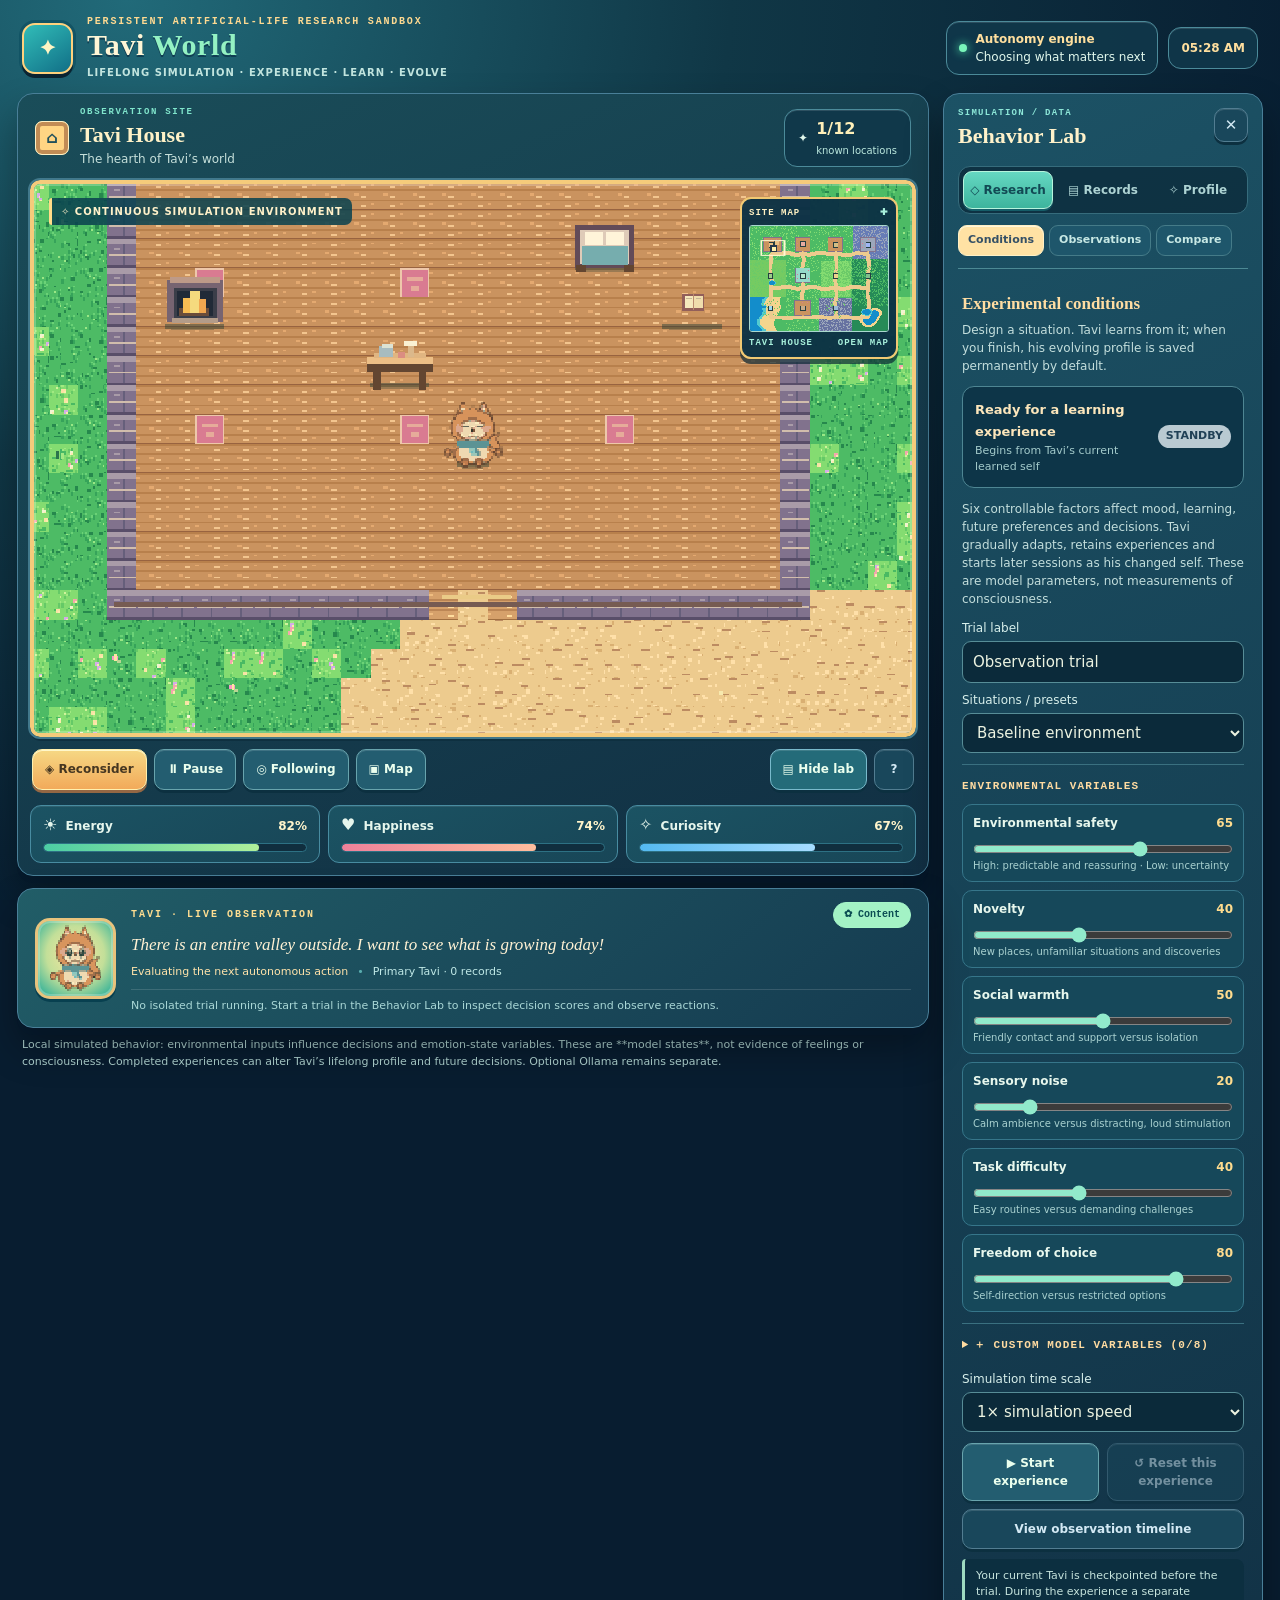
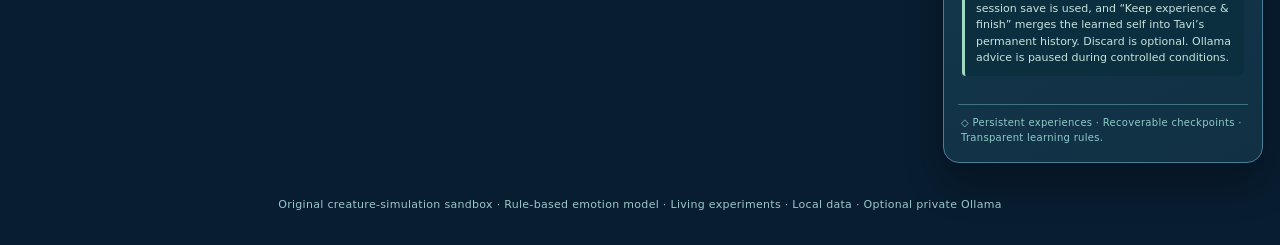
==== game/index.html @ cd4d32ae "Publish self-contained Tavi lifelong learning research sandbox" ====
<!doctype html>
<html lang="en"><head>
<meta charset="utf-8"><meta name="viewport" content="width=device-width, initial-scale=1, viewport-fit=cover">
<meta name="theme-color" content="#122f42"><meta name="description" content="Tavi World: a local-first autonomous creature simulation and experimental observation sandbox.">
<title>Tavi World — Living Learning Sandbox</title>
<style>:root{color-scheme:dark;--navy:#102c30;--ink:#0d2527;--deep:#071b21;--teal:#5a9c81;--mint:#8fc3a7;--cream:#f7e5b5;--gold:#e4c078;--muted:#a9c4b2;--line:#4e7868;--wood:#705a46;--danger:#a34c49;--font:'Trebuchet MS',system-ui,-apple-system,sans-serif}
*{box-sizing:border-box}html,body{margin:0;min-height:100%;width:100%;background:var(--deep);color:#f4edd9;font:15px/1.5 var(--font)}body{background:radial-gradient(ellipse at 12% 8%,#2b6456 0,#102d33 33%,#081b22 70%),#081b22}button,input,select,textarea{font:inherit}button{cursor:pointer;border:1px solid #779d83;border-radius:9px;background:#305e52;color:#f8e9be;padding:10px 12px;box-shadow:inset 0 1px 0 #ffffff17,0 3px 0 #0b2b26;transition:background .15s,transform .15s}button:hover{background:#4a8266}button:active{transform:translateY(2px);box-shadow:inset 0 1px 0 #ffffff17,0 1px 0 #0b2b26}button:focus-visible{outline:3px solid #f1d393;outline-offset:2px}button.secondary{background:#25474c;color:#d2e4da}button.small{font-size:12px;padding:6px 9px;margin-top:8px}button.danger{background:#66363e;border-color:#ad6c6c}button[disabled]{cursor:default;opacity:.5}
header{max-width:1680px;margin:auto;display:flex;align-items:center;justify-content:space-between;gap:24px;padding:19px 24px 15px}.brand{display:flex;align-items:center;gap:14px}.brand-icon{background:#264e4b;border:2px solid #bfa478;border-radius:13px;width:56px;height:56px;display:grid;place-items:center;font-family:monospace;font-weight:bold;color:#f7df9b;font-size:27px;box-shadow:0 3px 0 #061e22}.eyebrow{font:bold 10px/1.2 ui-monospace,Consolas,monospace;letter-spacing:2.5px;color:#e1bd75;text-transform:uppercase}h1{margin:0;font:bold 31px/1.15 Georgia,serif;letter-spacing:.6px;color:#fff0c0;text-shadow:0 2px 0 #283c39}h1 span{color:#8fe2b3}.subtitle{font-size:12px;letter-spacing:.3px;color:#b9d0bf;margin-top:4px}.top-info{display:flex;gap:13px;align-items:center}.chip{border:1px solid #527a67;background:#183f3d;border-radius:12px;padding:8px 14px;display:flex;gap:8px;align-items:center;min-height:42px;font-size:12px}.chip strong{color:#e9d6a0}.dot{width:8px;height:8px;border-radius:50%;background:#9bdd9d;box-shadow:0 0 12px #92d99f}.chip .dot{flex:none}
.page{max-width:1680px;margin:0 auto;padding:0 19px 28px;display:grid;grid-template-columns:minmax(0,1fr) 350px;align-items:start;gap:18px}.panel{border:1px solid #486c60;border-radius:15px;background:linear-gradient(170deg,#21473f,#152f33);box-shadow:0 8px 0 #06181d70,0 14px 35px #02101380;overflow:hidden}.play-panel{padding:13px}.game-top{display:flex;gap:12px;align-items:center;justify-content:space-between;padding:2px 5px 12px}.region-marker{background:#bca46c;width:34px;height:34px;box-shadow:inset 0 0 0 5px #55473d;border:1px solid #f5dda0;border-radius:7px;display:grid;place-items:center;color:#223e35;font-size:16px;font-weight:bold}.region-row{display:flex;gap:11px;align-items:center}h2{font:700 20px/1.3 Georgia,serif;margin:0;color:#f3ddad}#areaDesc{font-size:12px;color:#b9d0c2;margin-top:2px}.world-stage{position:relative;border:5px solid #33493d;outline:2px solid #b39460;background:#284752;overflow:hidden;box-shadow:inset 0 0 0 5px #071f24}.world-stage::after{content:'';position:absolute;inset:0;pointer-events:none;border:1px solid #ffffff33;box-shadow:inset 0 0 55px #0d2a2a55}.game-canvas{display:block;width:100%;height:auto;aspect-ratio:8/5;image-rendering:pixelated;cursor:crosshair;touch-action:none;user-select:none; -webkit-user-select:none}.mini-map{position:absolute;right:14px;top:13px;width:173px;padding:7px;border:2px solid #dfbf78;border-radius:10px;background:#102e33ed;box-shadow:0 5px 0 #031c20a9;cursor:pointer;z-index:3}.mini-map canvas{display:block;width:100%;aspect-ratio:178/136;image-rendering:pixelated;border:1px solid #86a987}.mini-map-caption{display:flex;justify-content:space-between;align-items:center;gap:3px;font:700 9px/1.6 ui-monospace,monospace;text-transform:uppercase;color:#f2dfb1;letter-spacing:1px;margin-bottom:4px}.mini-map-caption span{color:#9acac4}.location-badge{position:absolute;left:15px;top:14px;background:#102e36ce;border-left:3px solid #e5c581;padding:6px 9px;font-size:11px;color:#d9eee0;z-index:2;pointer-events:none;max-width:48%}.game-bottom{display:flex;align-items:center;gap:8px;justify-content:space-between;padding:12px 2px 1px}.control-group{display:flex;flex-wrap:wrap;gap:8px}.control-group button{font-weight:700;font-size:12px}.world-hint{font-size:11px;color:#a5cbbb;max-width:280px;text-align:right}.meter-row{display:grid;grid-template-columns:repeat(4,minmax(0,1fr));gap:8px;padding-top:14px}.stat{padding:10px 11px;border:1px solid #447365;border-radius:9px;background:linear-gradient(135deg,#20443b,#1b3d3c)}.stat-head{display:flex;justify-content:space-between;font-size:11px;font-weight:700;gap:6px}.stat-head span{color:#b7cdbd}.stat-head strong{color:#fff1c9}.stat-track{height:8px;background:#0e2b2e;border-radius:3px;border:1px solid #365e53;margin-top:8px;overflow:hidden}.stat-track b{height:100%;background:#a0d78e;display:block;transition:width .3s}.stat:nth-child(2) .stat-track b{background:#dfbf7f}.stat:nth-child(3) .stat-track b{background:#e5abac}.stat:nth-child(4) .stat-track b{background:#91b9e1}
.living-card{padding:18px 20px;margin-top:17px;display:grid;grid-template-columns:auto 1fr;gap:13px;position:relative}.living-card:before{content:'✧';width:38px;height:38px;background:#3c624c;border:1px solid #b1aa68;color:#f7e3ad;border-radius:9px;display:grid;place-items:center;font-size:23px}.living-card h3{font:bold 12px/1.5 ui-monospace,Consolas,monospace;letter-spacing:2px;text-transform:uppercase;color:#e7ca91;margin:0 0 5px}.living-card #thought{font:italic 18px/1.45 Georgia,serif;color:#fcf0c8}.living-card #welcome{font-size:12px;color:#a8cdbd;margin-top:7px}.living-card .small-note{font:11px ui-monospace,Consolas,monospace;color:#99beb0;margin-top:8px}.tip{font-size:12px;color:#a7c2b0;padding:12px 5px 0;margin:0}.tip kbd{background:#30574a;padding:2px 4px;border-radius:3px;border:1px solid #64836b;color:#e8d8ac}
.side-panel{padding:15px;min-height:660px}.side-heading{display:flex;justify-content:space-between;align-items:center;gap:12px;margin-bottom:11px}.side-heading small{font:10px ui-monospace,monospace;color:#b4c9be}.tabs{display:flex;gap:6px;overflow:auto;scrollbar-width:thin;scrollbar-color:#548776 transparent;padding:3px 2px 11px;margin-bottom:8px;border-bottom:1px solid #487364}.tabs button{white-space:nowrap;border-radius:7px;padding:7px 11px;font-size:11px;background:#254a46;color:#cfe5cf}.tabs button.active{background:#b89b63;border-color:#e9d5a1;color:#152e2b;box-shadow:inset 0 1px 0 #fbf1c8;font-weight:800}#sidebarContent{height:min(72vh,810px);min-height:440px;overflow-y:auto;overflow-x:hidden;scrollbar-color:#4a7f65 #14342f;padding:2px 4px 10px}#sidebarContent h3{font:bold 15px/1.4 Georgia,serif;color:#f8e5b8;margin:17px 0 5px}#sidebarContent>p{color:#b6cdbe;font-size:12px;margin:5px 0 11px}.record{background:#173a37;border:1px solid #426e60;border-radius:10px;padding:10px 11px;margin:8px 0}.record strong{display:block;color:#edd5a0;font-size:13px;line-height:1.3}.record p{font-size:12px;color:#d0dfd0;line-height:1.52;margin:5px 0}.record small{font-size:10px;color:#96b4ad;display:block;margin-top:4px}.record.compact{padding:8px 10px}.mini-progress{height:6px;border-radius:3px;background:#0c2425;margin-top:8px;overflow:hidden}.mini-progress i{height:100%;display:block;background:#a9cb8b}.record button+button{margin-left:7px}.field,textarea{width:100%;background:#0e2e2b;color:#f3e8ce;border:1px solid #5e8775;border-radius:7px;padding:9px;margin:8px 0;resize:vertical}.field:focus,textarea:focus{outline:2px solid #c6b477}.painting{width:100%;height:110px;image-rendering:pixelated;border:2px solid #ac8656;margin-top:8px}
#toast{pointer-events:none;position:fixed;bottom:22px;left:50%;transform:translate(-50%,15px);opacity:0;max-width:90vw;z-index:90;padding:12px 19px;font-size:13px;font-weight:700;background:#eddbaf;color:#1d3f33;border:3px solid #7a6644;box-shadow:0 5px 0 #132f30;transition:opacity .25s,transform .25s;border-radius:9px;text-align:center}#toast.show{opacity:1;transform:translate(-50%,0)}
.map-overlay{position:fixed;inset:0;background:#05161ce9;z-index:55;display:grid;place-items:center;padding:20px;backdrop-filter:blur(4px)}.map-inner{max-width:850px;width:100%;padding:18px;border:2px solid #ab8d66;border-radius:15px;background:linear-gradient(155deg,#284e47,#132f38);box-shadow:0 20px 70px #000b}.map-head{display:flex;justify-content:space-between;align-items:center;margin-bottom:15px;gap:12px}.map-inner canvas{width:100%;aspect-ratio:178/136;image-rendering:pixelated;border:3px solid #e2d1a4;cursor:crosshair;background:#4a8767;max-height:65vh}.map-hint{font-size:12px;color:#d0dac8;margin:10px 0 0}.map-legend{display:flex;flex-wrap:wrap;gap:9px;margin-top:9px;font-size:11px;color:#d9e3ce}.map-legend i{display:inline-block;width:8px;height:8px;margin-right:4px;border:1px solid #162c32}.map-legend .home{background:#e8bf83}.map-legend .forests{background:#7fbe8b}.map-legend .shore{background:#9fdaed}
.help-panel{position:absolute;left:18px;bottom:17px;z-index:5;max-width:320px;background:#102e33ef;border:2px solid #bea97b;border-radius:8px;padding:13px;font-size:12px;box-shadow:0 8px 20px #0008}.help-panel h3{font:700 15px Georgia,serif;color:#f1dfa5;margin:0 0 5px}.help-panel p{margin:5px 0;color:#dfebd8}.help-panel kbd{background:#34534d;border-radius:3px;padding:2px 5px}#startupSplash{position:fixed;inset:0;background:#092429ef;z-index:95;display:flex;align-items:center;justify-content:center;flex-direction:column;padding:30px;color:#f4e3ad;text-align:center}#startupSplash h2{margin-bottom:12px}#startupSplash p{max-width:700px;white-space:pre-wrap;color:#fff0d0;font-size:13px}#startupSplash .loading-star{font-size:50px;animation:turn 3s linear infinite}@keyframes turn{to{transform:rotate(360deg)}}[hidden]{display:none!important}
footer{text-align:center;font-size:11px;letter-spacing:.3px;color:#9ab8a8;padding:10px 18px 32px}
@media(max-width:1180px){.page{grid-template-columns:minmax(0,1fr) 290px;gap:12px}.side-panel{padding:10px}.mini-map{width:130px}.world-hint{display:none}.game-bottom{justify-content:flex-start}}
@media(max-width:940px){.page{grid-template-columns:1fr;max-width:940px}.side-panel{min-height:0}#sidebarContent{min-height:300px;max-height:500px}.mini-map{width:160px}.top-info{display:none}}
@media(max-width:560px){header{padding:10px 10px 13px}.brand{gap:9px}.brand-icon{width:42px;height:42px;font-size:21px}h1{font-size:25px}.subtitle{font-size:10px}.page{padding:0 6px 14px;gap:10px}.play-panel{padding:8px}.game-top{padding:2px 4px 10px}.region-marker{width:27px;height:27px;font-size:12px}.game-top h2{font-size:16px}.mini-map{width:100px;top:7px;right:7px;padding:4px;border-width:1px}.mini-map-caption{font-size:8px}.location-badge{top:7px;left:7px;font-size:9px;padding:3px 5px}.world-stage{border-width:3px;outline-width:1px}.game-bottom{padding:10px 0 0}.control-group{gap:4px}.control-group button{padding:7px 8px;font-size:10px}.meter-row{grid-template-columns:repeat(2,minmax(0,1fr));gap:6px;padding-top:10px}.stat{padding:6px 8px}.stat-track{margin-top:6px}.living-card{padding:13px 14px;margin-top:11px;gap:9px}.living-card:before{width:30px;height:30px;font-size:17px}.living-card #thought{font-size:15px}.side-panel{padding:9px}.help-panel{left:7px;bottom:7px;max-width:260px;font-size:11px}.tip{font-size:11px;padding:10px 3px 0}.map-inner{padding:10px}}
@media(prefers-reduced-motion:reduce){*,*::before,*::after{animation:none!important;transition:none!important}}

/* ----- Colorful Valley UI revision: world first, cohesive saturated RPG palette ----- */
:root{
 color-scheme:dark;
 --navy:#17384a;--ink:#143342;--deep:#081d30;--teal:#40cbb7;--mint:#9be9c0;
 --cream:#fff2cb;--gold:#ffcf70;--muted:#bfd6dc;--line:#507e96;--wood:#93694f;
 --danger:#c75c72;--panel:#14394c;--panel-bright:#1b5060;
}
html,body{background:#081d30;color:#edf8f2}
body{background:radial-gradient(ellipse at 10% 0,#216a79 0%,#103746 37%,#071c30 76%) fixed}
header{max-width:1720px;padding:16px 22px 13px;gap:15px}
.brand-icon{border:2px solid #ffd27d;background:linear-gradient(145deg,#31bdb8,#116f87);color:#fff6c4;box-shadow:0 4px 0 #0b2431,0 0 0 3px #125465;width:51px;height:51px}
.brand .eyebrow{color:#ffda91;letter-spacing:1.8px}
h1{color:#fff6d6;font:800 30px/1.1 Georgia,serif;text-shadow:0 2px #103d51}
h1 span{color:#94f2c3}
.subtitle{color:#c2e5df;font-size:10px;letter-spacing:1.05px;font-weight:700}
.top-info{gap:10px;max-width:58%}
.chip{border:1px solid #4c8b9a;background:#10384ae8;border-radius:13px;color:#e0f7ec;box-shadow:inset 0 1px #ffffff20;padding:8px 12px}
.chip strong{color:#ffdf9e}
.chip-status{max-width:340px}
.chip-status span span{display:block;white-space:nowrap;overflow:hidden;text-overflow:ellipsis;max-width:300px}
.dot{background:#79f5ba;box-shadow:0 0 10px #54f3b5}
.page{max-width:1720px;grid-template-columns:minmax(0,1fr) 320px;gap:14px;padding:0 17px 24px}
.page.journal-closed{grid-template-columns:minmax(0,1fr)}
.page.journal-closed .side-panel{display:none}
.panel{border:1px solid #497f98;border-radius:16px;background:linear-gradient(155deg,#1a4d59,#112f43);box-shadow:0 7px 0 #06172b70,0 20px 38px #0005}
.play-panel{padding:12px}
.game-top{padding:1px 5px 12px}
.region-marker{background:#ffd583;box-shadow:inset 0 0 0 4px #c18c55;border-color:#fff2c5;color:#21515b}
.location-overline{font:800 9px/1.3 ui-monospace,Consolas,monospace;letter-spacing:1.7px;color:#80e5cc}
.game-top h2{font:bold 22px/1.25 Georgia,serif;color:#fff2c7;margin:2px 0 0}
#areaDesc{color:#c5dfda;font-size:12px}
.visited-chip{padding:7px 13px;min-width:112px;justify-content:center}
.visited-chip strong{font-size:16px;color:#fff0b9}
.visited-chip small{color:#bbe8de}
.world-stage{border:4px solid #f5cb7b;outline:2px solid #41788b;background:#2e88a1;border-radius:10px;box-shadow:inset 0 0 0 4px #164e61,0 4px 0 #0e3040}
.world-stage::after{box-shadow:inset 0 0 0 1px #ffffff3a;pointer-events:none}
.location-badge{background:#0a4250db;color:#fff1c9;border-left:3px solid #ffdc88;border-radius:3px 7px 7px 3px;font-weight:800;letter-spacing:1px;font-size:10px;padding:6px 9px}
.mini-map{border:2px solid #f1c973;background:#0c3144f5;border-radius:11px;width:158px;box-shadow:0 5px 0 #0b2935b2}
.mini-map canvas{border:1px solid #a9d8ce;border-radius:3px}
.mini-map-caption{color:#fff0c2;letter-spacing:1px}
.mini-map-caption span{color:#a8f0dc}
.game-bottom{padding:12px 2px 2px}
.control-group{width:100%;gap:7px;display:flex;flex-wrap:wrap}
button{background:#235d70;border:1px solid #68a4ad;color:#eaffee;border-radius:10px;font-weight:700;box-shadow:inset 0 1px #ffffff21,0 3px #0c3040;transition:background .18s,transform .18s}
button:hover{background:#307f8f}
button:focus-visible{outline:3px solid #ffdc7f;outline-offset:2px}
button:active{box-shadow:inset 0 1px #ffffff26,0 1px #0c3040}
.control-group button{padding:9px 12px;font-size:12px;min-height:41px}
.control-group .primary-action{background:linear-gradient(180deg,#f6d884,#f2aa5a);border-color:#fff0ae;color:#453621;box-shadow:inset 0 1px #fff7ca,0 3px #946744}
.control-group .primary-action:hover{background:linear-gradient(180deg,#ffe29c,#f8bc70)}
.control-group .journal-toggle{margin-left:auto;border-color:#79bacc;background:#246b79}
.control-group .icon-button,.icon-button{min-width:40px;padding:8px 10px;text-align:center}
button.secondary{background:#19475b;border-color:#527d91;color:#d3e9f4}
.meter-row{grid-template-columns:repeat(3,minmax(0,1fr));gap:8px;padding-top:13px}
.stat{border:1px solid #488ca1;background:linear-gradient(155deg,#1b5363,#184657);padding:11px 12px 10px;border-radius:11px;box-shadow:inset 0 1px #ffffff16}
.stat-head{font-size:12px}
.stat-head span{color:#e6f6ed}
.stat-head strong{color:#fff4ca}
.stat-glyph{display:inline-block;font-size:16px;line-height:12px;padding-right:4px;color:#ffdd89}
.stat-track{height:9px;background:#102e3e;border-color:#2d7184;border-radius:9px}
.stat-track b{border-radius:9px;background:linear-gradient(90deg,#4ccda4,#b0f09a)}
.stat:nth-child(2) .stat-track b{background:linear-gradient(90deg,#ee819a,#ffbd9d)}
.stat:nth-child(3) .stat-track b{background:linear-gradient(90deg,#54b9f0,#a7dcff)}
.living-card{margin-top:12px;display:flex;gap:15px;padding:13px 17px;align-items:center;min-height:106px;background:linear-gradient(140deg,#215d67,#153b50)}
.living-card:before{display:none}
.portrait-wrap{width:81px;height:81px;flex:0 0 81px;display:flex;align-items:center;justify-content:center;border-radius:15px;background:radial-gradient(circle at 50% 45%,#ffe6a0,#c2df99 52%,#4dba99 85%);border:3px solid #e8c37d;box-shadow:0 3px 0 #084050, inset 0 0 0 2px #ffffff3b}
.portrait-wrap canvas{width:77px;height:77px;image-rendering:pixelated;object-fit:contain}
.thought-content{flex:1;min-width:0}
.thought-header{display:flex;justify-content:space-between;align-items:center;gap:10px;margin-bottom:5px}
.living-card h3{margin:0;font:bold 10px/1.4 ui-monospace,Consolas,monospace;letter-spacing:2px;color:#ffde91}
.mood-pill{font:800 10px/1.4 ui-monospace,Consolas,monospace;color:#0b4d53;border:1px solid #a5f6c8;background:#a3f2c5;border-radius:30px;padding:5px 10px;white-space:nowrap}
.living-card #thought{font:italic 17px/1.4 Georgia,serif;color:#fff2d4}
.thought-meta{display:flex;align-items:center;gap:9px;flex-wrap:wrap;color:#bfe8e6;font-size:11px;margin-top:7px}
.thought-meta #activeIntent{color:#ffe3aa}
.meta-dot{color:#58acae}
.living-card #welcome{font-size:11px;color:#9fd3d0;margin-top:6px}
.tip{color:#afd2cf;font-size:11px;padding:9px 5px 0}
.side-panel{background:linear-gradient(155deg,#1c5265,#113044);padding:14px;min-height:650px;display:flex;flex-direction:column}
.side-heading{margin-bottom:13px;align-items:start}
.side-heading h2{color:#fff2ca;font-size:22px;margin:3px 0}
.side-heading .eyebrow{color:#8de7d8;letter-spacing:1.3px;font-size:9px}
.side-heading #closeJournal{border-radius:10px;width:34px;height:34px;min-width:34px;min-height:34px;padding:5px}
.journal-groups{display:grid;grid-template-columns:repeat(3,minmax(0,1fr));gap:5px;padding:4px;border-radius:12px;background:#0c2d3ed9;border:1px solid #366c7c;margin-bottom:11px}
.journal-groups button{padding:9px 3px;background:transparent;box-shadow:none;border:1px solid transparent;border-radius:9px;color:#add3d3;font-size:12px}
.journal-groups button.active{background:linear-gradient(180deg,#65d8c2,#3db49d);border-color:#b6f5dd;color:#124954;box-shadow:0 2px #155d68}
.tabs{display:flex;flex-wrap:wrap;overflow:visible;gap:5px;border-bottom:1px solid #4c8994;padding:0 0 12px;margin-bottom:8px}
.tabs button{padding:6px 9px;border:1px solid #457b88;border-radius:9px;background:#1e566b;color:#c7e8e4;box-shadow:none;font-size:11px}
.tabs button.active{background:#ffe2a4;color:#355066;border-color:#fff0c5;box-shadow:inset 0 1px #fff7db;font-weight:800}
#sidebarContent{flex:1;min-height:320px;height:min(65vh,740px);overflow-y:auto;scrollbar-color:#4e8998 #0c3041;padding:3px 4px 10px}
#sidebarContent h3{color:#ffdda2;font-size:17px;margin-top:12px}
#sidebarContent>p{color:#c3dedc}
.record{background:#163b50;border:1px solid #3f7589;border-radius:12px;padding:11px 12px;margin:8px 0;box-shadow:inset 0 1px #ffffff0b}
.record strong{color:#ffe0a4}
.record p{color:#deeeeb}
.record small{color:#b0d2d0}
.record button.small{font-size:11px}
.mini-progress{background:#09293d}
.mini-progress i{background:linear-gradient(90deg,#3cc6aa,#b8f196)}
.field,textarea{background:#0e3244;border-color:#59899d;color:#fff5da}
.journal-footer{padding:10px 3px 3px;font-size:10px;letter-spacing:.3px;color:#8fcac7;border-top:1px solid #3d7383;margin-top:8px}
.map-inner{background:linear-gradient(155deg,#255b6f,#13334b);border-color:#ffd58c}
#drawerScrim{position:fixed;inset:0;background:#041522c7;z-index:48;backdrop-filter:blur(3px)}
#toast{background:#fff0bf;border-color:#f3c47b;color:#194f5a;box-shadow:0 5px #225166}
.help-panel{background:#143f53f2;border-color:#ffd18c}
.help-panel p{color:#e3f3ec}
footer{color:#9bc8cb}
@media(max-width:1180px){.page{grid-template-columns:minmax(0,1fr) 296px;gap:12px}.side-panel{padding:11px}}
@media(max-width:940px){
 .page,.page.journal-closed{grid-template-columns:minmax(0,1fr);max-width:980px}
 .page .side-panel{display:flex;position:fixed;z-index:52;left:10px;right:10px;bottom:10px;top:auto;height:min(82dvh,740px);min-height:0;padding:14px 15px;border-radius:19px;box-shadow:0 25px 70px #000b;overflow:hidden}
 .page.journal-closed .side-panel{display:none}
 #sidebarContent{height:auto;min-height:0;max-height:none}
 .top-info{max-width:48%;display:flex}
 .chip-status{max-width:240px}
 .chip-status span span{max-width:170px}
}
@media(max-width:560px){
 header{padding:9px 10px 11px}
 .brand{gap:9px}
 .brand-icon{width:39px;height:39px;border-radius:10px;font-size:20px}
 .brand .eyebrow{font-size:8px;letter-spacing:1px}
 h1{font-size:23px}
 .subtitle{font-size:8px;letter-spacing:.6px}
 .top-info{gap:0}
 .top-info .chip-status{display:none}
 .top-info .chip{font-size:11px;padding:7px 9px;min-height:36px}
 .page{padding:0 6px 16px;gap:10px}
 .play-panel{padding:7px}
 .game-top{padding:4px 4px 10px}
 .game-top h2{font-size:18px}
 .game-top #areaDesc{font-size:10px;max-width:240px}
 .visited-chip{min-width:80px;padding:5px 7px;font-size:10px}
 .visited-chip strong{font-size:13px}
 .visited-chip small{font-size:9px}
 .world-stage{border-width:3px;outline-width:1px}
 .location-badge{top:7px;left:7px;font-size:8px;padding:4px 6px;letter-spacing:.4px}
 .mini-map{width:93px;top:7px;right:7px;padding:4px;border-width:1px}
 .mini-map-caption{font-size:7px}
 .control-group{gap:5px}
 .control-group button{font-size:10px;min-height:35px;padding:7px 9px}
 .control-group .primary-action{flex:1 0 38%}
 .control-group .journal-toggle{margin-left:0}
 .meter-row{grid-template-columns:repeat(3,minmax(0,1fr));gap:5px;padding-top:11px}
 .stat{padding:8px 6px}
 .stat-head{font-size:10px;flex-wrap:wrap;gap:3px}
 .stat-glyph{font-size:12px}
 .stat-track{height:7px;margin-top:7px}
 .living-card{margin-top:10px;padding:10px 11px;gap:10px;min-height:94px}
 .portrait-wrap{width:62px;height:62px;flex-basis:62px;border-radius:12px}
 .portrait-wrap canvas{width:59px;height:59px}
 .living-card h3{font-size:9px;letter-spacing:1px}
 .mood-pill{font-size:9px;padding:4px 6px}
 .living-card #thought{font-size:14px}
 .thought-meta{font-size:9px;gap:5px}
 .side-panel{padding:12px}
 .side-heading h2{font-size:20px}
 .help-panel{max-width:min(300px,90%)}
 .tip{font-size:10px}
}

/* Behavioral simulation / observation laboratory */
:root{--lab-accent:#8fedd2;--lab-amber:#e8c78e;--lab-surface:#112f40}
.lab-intro{font-size:12px;line-height:1.5;color:#bddfdc;margin:4px 0 12px}
.lab-banner{display:flex;align-items:center;justify-content:space-between;gap:8px;background:#0d3548;border:1px solid #4e8693;border-radius:12px;padding:11px 12px;margin-bottom:12px}
.lab-banner strong{color:#fce6bb;font-size:13px}
.lab-banner small{display:block;color:#a4cbcb;font-size:11px}
.lab-live{display:inline-block;padding:3px 8px;border-radius:20px;background:#4a9f8d;color:#072d36;font-weight:800;font-size:11px;white-space:nowrap}
.lab-live.idle{background:#b9cad2;color:#204157}
.lab-section{border-top:1px solid #3a7080;padding-top:12px;margin-top:11px}
.lab-title{font:800 11px/1.4 ui-monospace,Consolas,monospace;text-transform:uppercase;letter-spacing:1.1px;color:#ffdba1;margin:2px 0 9px}
.lab-field{display:block;color:#d7efeb;font-size:12px;margin:8px 0 4px}
.lab-control{width:100%;border-radius:9px;background:#0b2a3a;color:#ecf3e1;border:1px solid #578d97;padding:9px 10px;min-height:38px}
.lab-range{background:#16485a;padding:9px 10px 8px;margin:8px 0;border:1px solid #36768a;border-radius:10px}
.lab-range-head{display:flex;align-items:center;justify-content:space-between;gap:8px;font-size:12px;font-weight:bold;color:#e7f7ed}
.lab-range-head output{color:#ffdc8e;font-variant-numeric:tabular-nums}
.lab-range input{display:block;width:100%;accent-color:#91eacb;cursor:pointer;margin:9px 0 1px}
.lab-range small{display:block;font-size:10px;color:#a9d1d0;font-weight:400}
.lab-buttons{display:grid;grid-template-columns:repeat(2,minmax(0,1fr));gap:8px;margin-top:11px}
.lab-buttons button{font-size:12px;min-width:0;white-space:normal}
.lab-buttons .full{grid-column:1/-1}
.lab-metrics{display:grid;grid-template-columns:repeat(2,minmax(0,1fr));gap:7px;margin:10px 0}
.lab-metric{padding:9px;border:1px solid #427b8a;border-radius:10px;background:#123e50}
.lab-metric span{display:block;font-size:10px;color:#a9d2d1}
.lab-metric strong{font-size:18px;color:#fff1be;font-variant-numeric:tabular-nums}
.lab-metric em{font-style:normal;font-size:11px;color:#8fe3c7;margin-left:3px}
.lab-note{border-left:3px solid #9edac0;background:#0c2f40;padding:9px 11px;font-size:11px;line-height:1.5;color:#c5e3dc;margin:10px 0;border-radius:4px 8px 8px 4px}
.lab-events{display:flex;flex-direction:column;gap:8px}
.lab-event{border-left:2px solid #7bceae;background:#10384a;border-radius:3px 9px 9px 3px;padding:8px 11px}
.lab-event strong{display:block;color:#ffdea3;font-size:12px}
.lab-event p{margin:4px 0;font-size:12px;color:#e4efec}
.lab-event time{font:10px ui-monospace,Consolas,monospace;color:#9dc7c9}
.lab-trace{margin:8px 0;padding:9px;border-radius:8px;background:#0e3040;color:#b5d8d1;font-size:11px;line-height:1.5}
.study-reason{font-size:11px;color:#a9d7d6;border-top:1px solid #ffffff22;margin-top:9px;padding-top:8px;line-height:1.45}
.lab-plot{width:100%;height:166px;display:block;border:1px solid #437487;border-radius:10px;background:#0a2b3a;image-rendering:auto;margin-top:9px}
.lab-empty{padding:15px 10px;color:#accad1;text-align:center;font-size:12px;border:1px dashed #4e7185;border-radius:9px}
.lab-run{padding:10px;border-radius:10px;background:#113b4c;border:1px solid #4f8090;margin:9px 0}
.lab-run strong{color:#f5dfad}.lab-run small{display:block;color:#a5cecd;font-size:11px}
.lab-run .deltas{display:flex;gap:6px;flex-wrap:wrap;margin-top:7px}.lab-run .deltas span{font-size:10px;background:#235969;padding:4px 6px;border-radius:7px;color:#d7f5e9}
.lab-stats-label{font-size:10px;color:#b6dcd5;font-weight:700;text-transform:uppercase;letter-spacing:.8px}
@media(max-width:560px){.lab-metrics{grid-template-columns:repeat(2,minmax(0,1fr))}.lab-banner{flex-wrap:wrap}.study-reason{font-size:10px}}

/* Lifelong learning readouts and recovery controls */
.lab-trace{overflow-wrap:anywhere}.lab-run .lab-trace{color:#cef4df;border:1px solid #4a8a7a}
.lab-run .lab-trace::first-line{font-weight:700}.record.compact .mini-progress i{background:linear-gradient(90deg,#62dfb2,#eacd86)}
</style>
</head><body>
<header>
  <div class="brand"><div class="brand-icon" aria-hidden="true">✦</div><div><div class="eyebrow">Persistent artificial-life research sandbox</div><h1>Tavi <span>World</span></h1><div class="subtitle">LIFELONG SIMULATION · EXPERIENCE · LEARN · EVOLVE</div></div></div>
  <div class="top-info"><div class="chip chip-status"><span class="dot"></span><span><strong>Autonomy engine</strong><br><span id="statusText">Initializing world…</span></span></div><div class="chip"><strong id="clock">--:--</strong></div></div>
</header>
<main class="page">
 <section>
  <div class="panel play-panel">
   <div class="game-top"><div class="region-row"><div class="region-marker" aria-hidden="true">⌂</div><div><div class="location-overline">OBSERVATION SITE</div><h2 id="areaTitle">Tavi’s Valley</h2><div id="areaDesc">A world without scene transitions</div></div></div><div class="chip visited-chip"><span>✦</span><div><strong id="exploredCount">1/12</strong><br><small>known locations</small></div></div></div>
   <div class="world-stage">
    <canvas id="game" class="game-canvas" width="960" height="600" aria-label="Continuous pixel art overworld, click or tap to explore"></canvas>
    <div class="location-badge">✧ CONTINUOUS SIMULATION ENVIRONMENT</div>
    <div class="mini-map" role="button" tabindex="0" title="Open full overworld map"><div class="mini-map-caption">SITE MAP <span>✚</span></div><canvas id="minimap" width="178" height="136" aria-label="Minimap"></canvas><div class="mini-map-caption" style="margin-top:4px;margin-bottom:0"><span id="miniLabel">Tavi House</span><span>OPEN MAP</span></div></div>
    <aside id="helpPanel" class="help-panel" hidden><h3>Explore the living valley</h3><p>The map is Tavi’s continuous simulation environment. Observe his independent movements or suggest a location for a controlled trial.</p><p><kbd>W A S D</kbd> or <kbd>← ↑ → ↓</kbd> can reposition Tavi between observations. Tavi resumes independent action when you stop.</p><p><kbd>M</kbd> shows the full map. Use ◎ Follow to switch between a following camera and a draggable view.</p><p>Tavi rests when tired, follows his curiosity, forms memories and makes art. He may enjoy food, but has no survival hunger mechanic.</p><p>Use the Research Lab to change conditions, inspect logged decisions and compare trials. Tavi retains what he learns when you keep each experience.</p></aside>
   </div>
   <div class="game-bottom"><div class="control-group"><button id="visitNext" class="primary-action" title="Ask Tavi to reconsider his next action">◈ Reconsider</button><button id="pause" title="Pause or resume Tavi’s independent actions">⏸ Pause</button><button id="follow" title="Follow Tavi or drag to explore">◎ Follow</button><button id="mapButton" title="View the full connected valley">▣ Map</button><button id="journalToggle" class="journal-toggle" aria-controls="journalPanel" aria-expanded="true" title="Show or hide simulation laboratory">▤ Research Lab</button><button id="help" class="icon-button secondary" title="Simulation guide" aria-label="Simulation guide">?</button></div></div>
   <div class="meter-row">
    <div class="stat"><div class="stat-head"><span><span class="stat-glyph">☀</span> Energy</span><strong id="value-energy">82%</strong></div><div class="stat-track"><b id="meter-energy" style="width:82%"></b></div></div>
    <div class="stat"><div class="stat-head"><span><span class="stat-glyph">♥</span> Happiness</span><strong id="value-happiness">74%</strong></div><div class="stat-track"><b id="meter-happiness" style="width:74%"></b></div></div>
    <div class="stat"><div class="stat-head"><span><span class="stat-glyph">✧</span> Curiosity</span><strong id="value-curiosity">67%</strong></div><div class="stat-track"><b id="meter-curiosity" style="width:67%"></b></div></div>
   </div>
  </div>
  <div class="panel living-card"><div class="portrait-wrap"><canvas id="taviPortrait" width="80" height="80" role="img" aria-label="Portrait of Tavi"></canvas></div><div class="thought-content"><div class="thought-header"><h3>TAVI · LIVE OBSERVATION</h3><span id="moodLabel" class="mood-pill">✦ Curious</span></div><div id="thought">I have so much to discover…</div><div class="thought-meta"><span id="activeIntent">Forming a decision</span><span class="meta-dot">•</span><span id="journalCount">Observation history</span></div><div id="welcome"></div><div class="study-reason" id="labReason">Decision trace will appear here when Tavi chooses an action.</div></div></div>
  <p class="tip">Local simulated behavior: environmental inputs influence decisions and emotion-state variables. These are **model states**, not evidence of feelings or consciousness. Completed experiences can alter Tavi’s lifelong profile and future decisions. Optional Ollama remains separate.</p>
 </section>
 <aside class="panel side-panel" id="journalPanel" aria-label="Research laboratory"><div class="side-heading"><div><div class="eyebrow">SIMULATION / DATA</div><h2>Behavior Lab</h2></div><button id="closeJournal" class="icon-button secondary" title="Close laboratory" aria-label="Close laboratory">✕</button></div><div id="journalGroups" class="journal-groups" role="tablist" aria-label="Research category"></div><div id="tabs" class="tabs" role="tablist" aria-label="Lab pages"></div><section id="sidebarContent" aria-live="polite"></section><div class="journal-footer">◇ Persistent experiences · Recoverable checkpoints · Transparent learning rules.</div></aside>
</main>
<div id="drawerScrim" hidden aria-hidden="true"></div>
<div class="map-overlay" id="mapOverlay" hidden role="dialog" aria-modal="true" aria-label="Observation environment map"><div class="map-inner"><div class="map-head"><div><div class="eyebrow">One continuous simulation · 12 locations</div><h2>Observation Environment</h2></div><button id="closeMap">✕ Close</button></div><canvas id="bigMapCanvas" width="712" height="544" aria-label="Full connected Tavi World map"></canvas><div class="map-legend"><span><i class="home"></i> Village / landmarks</span><span><i class="forests"></i> Wild places</span><span><i class="shore"></i> Shoreline</span></div><p class="map-hint">Choose a landmark to suggest an environmental interaction. Tavi uses the same continuous world and navigation system.</p></div></div>
<div id="toast" role="status" aria-live="polite"></div>
<div id="startupSplash"><div class="loading-star">✦</div><h2>Starting Tavi simulation…</h2><p>Preparing the environment, persistent state, and observation instruments.</p></div>
<footer>Original creature-simulation sandbox · Rule-based emotion model · Living experiments · Local data · Optional private Ollama</footer>
<script>window.TaviSprite={image:new Image()};window.TaviSprite.image.src='[data-uri]';</script>
<script>
window.addEventListener('error',function(e){
 if(document.documentElement.dataset.taviReady==='1')return;
 const splash=document.getElementById('startupSplash');
 if(splash){splash.hidden=false;splash.innerHTML='';const h=document.createElement('h2');h.textContent='Tavi World could not start';const p=document.createElement('p');p.textContent=(e&&e.message||'An unknown loading problem occurred')+' · '+(e&&e.filename||'inline script')+':'+(e&&e.lineno||'?');splash.append(h,p);}
});
window.addEventListener('unhandledrejection',function(e){if(document.documentElement.dataset.taviReady==='1')return;const splash=document.getElementById('startupSplash');if(splash){splash.hidden=false;splash.textContent='A startup error occurred: '+String(e.reason?.message||e.reason)}});
</script>
<script>/* Tavi World original continuous overworld — no room/scene switching. */
(()=>{'use strict';
const W=178,H=136, T={GRASS:0,TRAIL:1,FOREST:2,MEADOW:3,GARDEN:4,SAND:5,WATER:6,SHALLOW:7,STONE:8,CAVE:9,FLOOR:10,WALL:11,GLASS:12,FLOWERS:13,BRIDGE:14,DIRT:15,PLANK:16,RUG:17,NIGHT:18,CLIFF:19,FARM:20};
const regions=[
 {id:'house',name:'Tavi House',x:27,y:24,kind:'village',color:'#e8bf83',desc:'The hearth of Tavi’s world'},
 {id:'bedroom',name:'Bedroom Loft',x:34,y:21,kind:'village',color:'#e8bf83',desc:'Rest and dream in Tavi’s home'},
 {id:'studio',name:'Art Studio',x:68,y:23,kind:'village',color:'#e7aaa0',desc:'A place for color and creativity'},
 {id:'library',name:'Library & Study',x:110,y:24,kind:'village',color:'#d3be84',desc:'Stories, ideas, and research'},
 {id:'observatory',name:'Observatory',x:152,y:24,kind:'highland',color:'#9eb6f6',desc:'Watch the stars from the hill'},
 {id:'garden',name:'Discovery Garden',x:26,y:64,kind:'garden',color:'#9ace89',desc:'Care for flowers and old stones'},
 {id:'greenhouse',name:'Greenhouse',x:68,y:64,kind:'garden',color:'#b5e9ce',desc:'A sanctuary for tiny plants'},
 {id:'meadow',name:'Firefly Meadow',x:110,y:64,kind:'meadow',color:'#eed18c',desc:'Follow butterflies and melodies'},
 {id:'forest',name:'Whisperwood Forest',x:152,y:64,kind:'forest',color:'#7fbe8b',desc:'Listen to the oldest trees'},
 {id:'shore',name:'Sunlit Shore',x:26,y:106,kind:'shore',color:'#9fdaed',desc:'Shells, tide pools, and soft surf'},
 {id:'workshop',name:'Inventor Workshop',x:68,y:106,kind:'village',color:'#c7ac8a',desc:'Build delightful little machines'},
 {id:'cave',name:'Crystal Cave',x:110,y:106,kind:'cave',color:'#9abbd7',desc:'Ancient crystals and mysteries'}
];
// Preserve the original 36 locations and their interests, relocated into a continuous landscape.
const specs={
 house:[['Fireplace','resting','cozy',-7,0,'hearth'],['Kitchen','eating','food',0,2,'kitchen'],['Bookshelf','reading','stories',-7,-5,'shelf']],
 bedroom:[['Soft bed','sleeping','cozy',0,1,'bed'],['Dream journal','reading','stories',3,3,'journal'],['Star mobile','observing','time',1,-4,'mobile']],
 studio:[['Easel','drawing','art',-4,0,'easel'],['Paint shelf','tinkering','craft',4,-4,'paint'],['Gallery wall','observing','art',1,-5,'frame']],
 greenhouse:[['Seedling beds','gardening','gardening',-4,2,'seedling'],['Watering station','gardening','nature',4,3,'watering'],['Plant samples','observing','science',2,-4,'samples']],
 garden:[['Mysterious stones','observing','mystery',-6,-1,'runestones'],['Flower patch','gardening','nature',5,0,'flowerbed'],['Little pond','playing','nature',0,5,'pond']],
 observatory:[['Telescope','observing','science',-5,1,'telescope'],['Star charts','reading','time',4,2,'starChart'],['Moon clock','tinkering','time',0,-5,'clock']],
 cave:[['Blue crystal','observing','mystery',-7,-2,'crystal'],['Echo chamber','listening','music',6,1,'echo'],['Mineral table','tinkering','science',0,4,'minerals']],
 library:[['Research desk','reading','science',-5,2,'desk'],['Story shelf','reading','stories',5,-5,'shelf'],['Idea board','tinkering','craft',0,-5,'board']],
 forest:[['Ancient oak','observing','nature',-7,-3,'ancientTree'],['Birdsong grove','listening','music',6,-2,'birds'],['Mossy ruins','observing','mystery',0,5,'ruins']],
 shore:[['Tide pools','observing','science',-6,2,'tidepool'],['Shell collection','tinkering','craft',6,2,'shells'],['Driftwood seat','resting','cozy',0,-4,'bench']],
 meadow:[['Butterfly trail','observing','nature',-6,-2,'butterfly'],['Music stones','listening','music',6,1,'musicStone'],['Wildflower canvas','drawing','art',0,-3,'easel']],
 workshop:[['Workbench','tinkering','craft',-5,1,'workbench'],['Clockwork device','tinkering','science',5,1,'machine'],['Idea sketches','drawing','art',0,-5,'sketch']]
};
const hash=(x,y,s=0)=>{let n=Math.imul((x|0)^ (s*137),374761393)+Math.imul((y|0)+s*97,668265263);n=Math.imul(n^(n>>>13),1274126177);return ((n^(n>>>16))>>>0)/4294967296};
const index=(x,y)=>y*W+x;
const inBounds=(x,y)=>x>=0&&y>=0&&x<W&&y<H;
const grid=new Uint8Array(W*H);const obstacles=new Uint8Array(W*H);
const structures=[];const props=[];const trees=[];const decor=[];
const setTile=(x,y,v)=>{x=Math.round(x);y=Math.round(y);if(inBounds(x,y))grid[index(x,y)]=v};
const block=(x,y,b=true)=>{x=Math.round(x);y=Math.round(y);if(inBounds(x,y))obstacles[index(x,y)]=b?1:0};
const get=(x,y)=>inBounds(x|0,y|0)?grid[index(x|0,y|0)]:T.WATER;
function biome(x,y){
 if(y>91&&x<46)return 'shore';
 if(x>130&&y>42&&y<103)return 'forest';
 if(x>90&&x<130&&y>44&&y<92)return 'meadow';
 if(x>88&&x<132&&y>92)return 'cave';
 if(x<47&&y>43&&y<92)return 'garden';
 if(x>132&&y<43)return 'highland';
 if(x>131&&y>100)return 'lagoon';
 return 'village';
}
// Deterministic natural ground variation, with a river and beach along the southern coast.
for(let y=0;y<H;y++)for(let x=0;x<W;x++){
 const b=biome(x,y),r=hash(x,y,19),noise=Math.sin(x*.19+y*.13)*2.5+Math.sin(y*.24-x*.11)*1.5;
 let type=T.GRASS;
 if(b==='forest')type=r>.28?T.FOREST:T.GRASS;
 if(b==='meadow')type=r>.55?T.FLOWERS:T.MEADOW;
 if(b==='garden')type=r>.72?T.FLOWERS:T.GARDEN;
 if(b==='highland')type=r>.73?T.STONE:T.NIGHT;
 if(b==='cave')type=r>.31?T.CAVE:T.STONE;
 if(b==='shore'){
   const coast=18+Math.sin(y*.24)*3+Math.sin(y*.09)*4;
   if(x<coast-3)type=T.WATER;
   else if(x<coast+1)type=T.SHALLOW;
   else if(x<coast+18+noise)type=T.SAND;
   else type=T.GRASS;
 }
 if(b==='lagoon'){
   const d=Math.hypot((x-153)*.85,(y-117)*1.2);
   if(d<9+noise)type=T.WATER;else if(d<13+noise)type=T.SAND;else type=T.FOREST;
 }
 if(b==='village'&&r>.87)type=T.MEADOW;
 grid[index(x,y)]=type;
 if(type===T.WATER)obstacles[index(x,y)]=1;
}
function road(x1,y1,x2,y2,width=2){
 const n=Math.max(Math.abs(x2-x1),Math.abs(y2-y1))*4;
 for(let i=0;i<=n;i++){
   const t=i/n,x=x1+(x2-x1)*t,y=y1+(y2-y1)*t;
   const bend=Math.sin(t*Math.PI)*Math.sin(t*7+hash(x1,y1)*8)*1.4;
   const ox=Math.abs(y2-y1)>Math.abs(x2-x1)?bend:0;
   const oy=Math.abs(y2-y1)<=Math.abs(x2-x1)?bend:0;
   for(let dy=-width;dy<=width;dy++)for(let dx=-width;dx<=width;dx++){
    if(dx*dx+dy*dy>width*width+.4)continue;
    const xx=Math.round(x+ox+dx),yy=Math.round(y+oy+dy);
    setTile(xx,yy,biome(xx,yy)==='shore'&&get(xx,yy)===T.WATER?T.BRIDGE:T.TRAIL);block(xx,yy,false);
   }
 }
}
// Shared main roads. Every district belongs to the same walkable graph.
const links=[
 [[27,36],[68,36]],[[68,36],[110,36]],[[110,36],[152,36]],
 [[27,36],[27,80]],[[68,36],[68,80]],[[110,36],[110,80]],[[152,36],[152,80]],
 [[27,80],[68,80]],[[68,80],[110,80]],[[110,80],[152,80]],
 [[27,80],[27,118]],[[68,80],[68,118]],[[110,80],[110,118]],[[152,80],[152,118]],
 [[27,118],[68,118]],[[68,118],[110,118]],[[110,118],[152,118]],
 [[27,118],[24,106]],[[152,80],[151,64]],[[152,118],[152,106]]
];
links.forEach(([a,b])=>road(a[0],a[1],b[0],b[1],2));
// One-room cutaways. Interiors are physically present in the overworld, never separate scenes.
function building(id,cx,cy,w,h,interior=T.FLOOR){
 const x=Math.round(cx-w/2),y=Math.round(cy-h/2),doorX=cx|0,doorY=y+h-1;
 for(let j=y;j<y+h;j++)for(let i=x;i<x+w;i++){
   const border=i===x||i===x+w-1||j===y||j===y+h-1;
   const doorway=j===y+h-1&&Math.abs(i-doorX)<=1;
   setTile(i,j,doorway?T.PLANK:(border?T.WALL:interior));
   block(i,j,border&&!doorway);
 }
 for(let j=y+3;j<y+h-2;j+=5)for(let i=x+3;i<x+w-2;i+=7){if(hash(i,j)>.35)setTile(i,j,T.RUG)}
 structures.push({id,x,y,w,h,doorX,doorY});
 return {x,y,w,h,doorX,doorY};
}
const home=building('house',29,24,24,20),studio=building('studio',68,24,20,20),library=building('library',110,24,20,20),obs=building('observatory',152,24,20,20,T.STONE),
 greenhouse=building('greenhouse',68,64,20,20,T.GLASS),workshop=building('workshop',68,106,22,20);
for(const b of structures){road(b.doorX,b.doorY+1,b.doorX,b.doorY+3,1);}
// Other districts have clearings around their landmark clusters.
for(const [cx,cy,radius] of [[26,64,12],[110,64,12],[152,64,12],[26,106,12],[110,106,12]]){
 for(let y=cy-radius;y<=cy+radius;y++)for(let x=cx-radius;x<=cx+radius;x++){
  if(!inBounds(x,y)||Math.hypot(x-cx,y-cy)>radius+1)continue;
  if(get(x,y)===T.WATER&&cx===26)continue;
  if(hash(x,y,5)>.88)setTile(x,y,T.FLOWERS);
  block(x,y,false);
 }
 const connectY=cy<80?80:118;
 road(cx,cy+Math.sign(connectY-cy)*8,cx,connectY,1);
}
// Small scenic ponds; shore's surf is defined by its coastline.
function pond(cx,cy,rx,ry){for(let y=cy-ry-1;y<=cy+ry+1;y++)for(let x=cx-rx-1;x<=cx+rx+1;x++){
 const d=((x-cx)/rx)**2+((y-cy)/ry)**2;
 if(d<.74){setTile(x,y,T.WATER);block(x,y,true)}else if(d<1.18){setTile(x,y,T.SHALLOW);block(x,y,true)}
}}
pond(28,73,4,3);pond(150,111,7,4);pond(18,104,3,2);
// Activity props: the drawn sprite and its collider share one world coordinate.
const objects=[];
regions.forEach((region,area)=>{
 const rows=specs[region.id]||[];
 rows.forEach(([name,activity,interest,ox,oy,kind],idx)=>{
  const x=region.x+ox,y=region.y+oy;
  const prop={id:region.id+':'+idx,area,obj:idx,name,activity,interest,x,y,kind};
  objects.push(prop);props.push(prop);
 });
});
const walkable=(x,y)=>{
 x=Math.floor(x);y=Math.floor(y);
 if(!inBounds(x,y)||obstacles[index(x,y)])return false;
 const type=get(x,y);
 return type!==T.WATER&&type!==T.CLIFF&&type!==T.WALL;
};
// Props are individually solid; Tavi stands at a neighboring approach tile.
for(const prop of props){
 if(['pond','tidepool','flowerbed','butterfly','musicStone','birds','echo','runestones','mobile','frame','clock','board'].includes(prop.kind))continue;
 block(prop.x,prop.y,true);
 if(['ancientTree','shelf','machine','bed','hearth','crystal','kitchen'].includes(prop.kind))block(prop.x,prop.y-1,true);
}
// Seeded trees, wildflower clusters, rocks and natural landmarks.
for(let y=3;y<H-3;y++)for(let x=3;x<W-3;x++){
 const type=get(x,y),r=hash(x,y,31);
 const nearRoad=Array.from({length:9},(_,j)=>{const dx=j%3-1,dy=Math.floor(j/3)-1;return get(x+dx,y+dy)===T.TRAIL||get(x+dx,y+dy)===T.BRIDGE}).some(Boolean);
 const nearHub=regions.some(a=>Math.hypot((a.x-x)*.83,a.y-y)<12);
 const chance=type===T.FOREST?.075:type===T.GRASS?.013:type===T.GARDEN?.014:type===T.NIGHT?.006:0;
 if(r<chance&&!nearRoad&&!nearHub&&walkable(x,y)&&walkable(x+1,y)&&walkable(x-1,y)){
   trees.push({x,y,size:type===T.FOREST?1.05+.32*hash(x,y,7):.75+.25*hash(x,y,6),variant:Math.floor(hash(x,y,8)*4)});
   block(x,y,true);
 }else if(r>.974&&type!==T.WATER&&type!==T.TRAIL&&type!==T.FLOOR&&type!==T.WALL&&type!==T.GLASS&&type!==T.BRIDGE&&type!==T.PLANK&&type!==T.RUG){
   decor.push({x,y,type:r>.992?'flowers':type===T.SAND?'shell':'grass',seed:hash(x,y,3)});
 }
}
// Add footpath links from doors and central hubs. A* can always pass the interior entrance.
function nearestArea(x,y){let best=0,d=Infinity;for(let i=0;i<regions.length;i++){
 const r=regions[i],dd=(r.x-x)**2+(r.y-y)**2;
 if(dd<d){d=dd;best=i;}}
 return best;
}
function nearestWalkable(x,y){x=Math.floor(x);y=Math.floor(y);if(walkable(x,y))return {x,y};for(let r=1;r<16;r++){
  let best=null,bestDist=Infinity;
  for(let dy=-r;dy<=r;dy++)for(let dx=-r;dx<=r;dx++){
   const xx=x+dx,yy=y+dy,d=dx*dx+dy*dy;
   if(d<bestDist&&walkable(xx,yy)){bestDist=d;best={x:xx,y:yy}}}
  if(best)return best;
 }return {x:27,y:34}}
function approach(prop,from){let best=null;let d=Infinity;
 for(let radius=1;radius<=3;radius++)for(let dy=-radius;dy<=radius;dy++)for(let dx=-radius;dx<=radius;dx++){
  if(Math.max(Math.abs(dx),Math.abs(dy))!==radius)continue;
  const x=prop.x+dx,y=prop.y+dy;
  if(!walkable(x,y))continue;
  const score=radius*5+(from?Math.hypot(x-from.x,y-from.y):Math.abs(dx)+Math.abs(dy));
  if(score<d){best={x,y};d=score;}
 }
 return best||nearestWalkable(prop.x,prop.y+3);
}
// Binary-heap A* with 8-direction movement and no corner cutting.
function route(start,goal,limit=110000){
 const sx=Math.floor(start.x),sy=Math.floor(start.y),startP=nearestWalkable(sx,sy),dest=nearestWalkable(goal.x,goal.y);
 const startI=index(startP.x,startP.y),targetI=index(dest.x,dest.y);
 if(startI===targetI)return [];
 const gs=new Float32Array(W*H);gs.fill(Infinity);gs[startI]=0;
 const parent=new Int32Array(W*H);parent.fill(-1);
 const closed=new Uint8Array(W*H);
 const heap=[];
 const push=(id,f)=>{let i=heap.length;heap.push([id,f]);while(i>0){const p=(i-1)>>1;if(heap[p][1]<=f)break;heap[i]=heap[p];i=p}heap[i]=[id,f]};
 const pop=()=>{const top=heap[0],last=heap.pop();if(heap.length){let i=0;while(true){let c=2*i+1;if(c>=heap.length)break;if(c+1<heap.length&&heap[c+1][1]<heap[c][1])c++;if(heap[c][1]>=last[1])break;heap[i]=heap[c];i=c;}heap[i]=last;}return top[0]};
 const heur=(x,y)=>Math.hypot(x-dest.x,y-dest.y);
 push(startI,heur(startP.x,startP.y));
 const delta=[[1,0],[-1,0],[0,1],[0,-1],[1,1],[-1,1],[1,-1],[-1,-1]];
 let visited=0,found=false;
 while(heap.length&&visited++<limit){const id=pop();if(closed[id])continue;closed[id]=1;if(id===targetI){found=true;break}
 const x=id%W,y=(id/W)|0;
 for(const [dx,dy] of delta){const nx=x+dx,ny=y+dy;if(!walkable(nx,ny))continue;
 if(dx&&dy&&(!walkable(x+dx,y)||!walkable(x,y+dy)))continue;
 const ni=index(nx,ny),tile=get(nx,ny);
 const weight=tile===T.TRAIL||tile===T.PLANK||tile===T.FLOOR||tile===T.BRIDGE?1:tile===T.FOREST?1.23:tile===T.SAND?1.12:1.07;
 const g=gs[id]+(dx&&dy?1.4142:1)*weight;
 if(g<gs[ni]){gs[ni]=g;parent[ni]=id;push(ni,g+heur(nx,ny)*1.02)}}
 }
 if(!found)return [];
 const result=[];let at=targetI;
 while(at!==startI&&at!==-1&&result.length<W*H){result.push({x:at%W+.5,y:((at/W)|0)+.5});at=parent[at];}
 result.reverse();
 // Compress consecutive straight segments, preserving corner control.
 const simplified=[];
 for(let i=0;i<result.length;i++){
  const p=result[i],prev=result[i-1],next=result[i+1];
  if(!prev||!next){simplified.push(p);continue}
  const ax=Math.sign(p.x-prev.x),ay=Math.sign(p.y-prev.y),bx=Math.sign(next.x-p.x),by=Math.sign(next.y-p.y);
  if(ax!==bx||ay!==by)simplified.push(p);
 }
 return simplified;
}
function regionAt(x,y){
 const homeBounds=structures.find(s=>s.id==='house');if(homeBounds&&x>=homeBounds.x&&x<homeBounds.x+homeBounds.w&&y>=homeBounds.y&&y<homeBounds.y+homeBounds.h){return x>32?1:0;}
 return nearestArea(x,y);
}
window.TaviWorld={W,H,T,regions,objects,props,trees,decor,grid,structures,hash,get,walkable,route,nearestWalkable,approach,regionAt,biome};
})();
</script>
<script>/* Original pixel art renderer. 16px native tiles; scale to viewport with nearest-neighbor. */
(()=>{'use strict';
const M=window.TaviWorld,T=M.T,TILE=32,S=2;
// Jewel-bright, readable, 16-bit handheld-inspired palette. Each biome has shadows,
// mids and highlights; objects share the same warm/cool visual language.
const pal={
 [T.GRASS]:['#4dbb65','#36a35a','#6bd277','#9ae785','#26884d'],
 [T.TRAIL]:['#edcb8e','#d9af72','#ffe0a9','#bc8b61','#fff0bf'],
 [T.FOREST]:['#268b57','#18754b','#35a567','#65c575','#166745'],
 [T.MEADOW]:['#84dc71','#65c967','#a1e982','#cff39b','#49b963'],
 [T.GARDEN]:['#75cb62','#51b955','#92de6b','#c4ee8b','#3c9d50'],
 [T.SAND]:['#f4d58e','#edc278','#ffe3a4','#d7aa65','#fff1b9'],
 [T.WATER]:['#138dcb','#007cbf','#28abe0','#82d9ee','#0066a9'],
 [T.SHALLOW]:['#52cad0','#27b5bf','#8ee6db','#cbf7e4','#1599ad'],
 [T.STONE]:['#9ca7bb','#8693aa','#b9c6d5','#e0d6ce','#6d7b9b'],
 [T.CAVE]:['#6772a1','#55618d','#8796bf','#aeb9d5','#424e79'],
 [T.FLOOR]:['#ca935f','#b8804c','#e4a970','#f3c58e','#986340'],
 [T.WALL]:['#81728d','#665f7b','#a99ba8','#d1bdac','#594e69'],
 [T.GLASS]:['#95daca','#69cabc','#b5f2d8','#e6ffdc','#43a99f'],
 [T.FLOWERS]:['#6bca68','#4db75b','#98df71','#f1e08c','#389d54'],
 [T.BRIDGE]:['#d5a576','#bc8859','#ecc28e','#f4d4a0','#93684b'],
 [T.DIRT]:['#bb8b5e','#a87a4d','#dcb080','#e4c597','#8f6544'],
 [T.PLANK]:['#d6a16b','#bc8655','#efbd80','#ffdd9e','#a06f40'],
 [T.RUG]:['#d97b91','#bf617d','#f5a4a4','#ffc5a6','#a84c6c'],
 [T.NIGHT]:['#677cb6','#516aa1','#8c9fcb','#b7bbdf','#415586'],
 [T.CLIFF]:['#968498','#827588','#b8a5a8','#dfc1a7','#695f78'],
 [T.FARM]:['#936044','#81533c','#b07c55','#dba574','#63402f']
};
const c16=()=>{const c=document.createElement('canvas');c.width=16;c.height=16;return c};
const p=(g,x,y,w,h,c)=>{g.fillStyle=c;g.fillRect(Math.round(x),Math.round(y),Math.max(1,Math.round(w)),Math.max(1,Math.round(h)))};
const pixelPoly=(g,pts,color)=>{g.fillStyle=color;g.beginPath();g.moveTo(pts[0][0],pts[0][1]);pts.slice(1).forEach(q=>g.lineTo(q[0],q[1]));g.closePath();g.fill()};
function makeTile(type,variant){const c=c16(),g=c.getContext('2d'),colors=pal[type]||pal[T.GRASS],rand=(i,j)=>M.hash(variant*17+i,variant*23+j,type+2);
 p(g,0,0,16,16,colors[0]);
 const sprinkle=(n,color,min=1,max=2)=>{for(let i=0;i<n;i++){let x=Math.floor(rand(i,21)*16),y=Math.floor(rand(i,49)*16),size=min+Math.floor(rand(i,51)*(max-min+1));p(g,x,y,size,1+(i%3===0?1:0),color)}};
 if([T.GRASS,T.FOREST,T.MEADOW,T.GARDEN,T.FLOWERS].includes(type)){
  for(let i=0;i<12;i++){const x=Math.floor(rand(i,34)*16),y=Math.floor(rand(i,35)*16);p(g,x,y,1,2,colors[1]);p(g,x+1,y-1,1,1,colors[2]);if(i%4===0)p(g,x-2,y,1,1,colors[3])}
  sprinkle(8,colors[4]);
  if(type===T.FOREST){for(let i=0;i<4;i++){const x=Math.floor(rand(i,62)*15),y=Math.floor(rand(i,63)*15);p(g,x,y,3,2,'#255c40');p(g,x+1,y,2,1,'#4d8d52')}}
  if(type===T.FLOWERS||type===T.MEADOW){for(let i=0;i<4;i++){const x=Math.floor(rand(i,84)*14+1),y=Math.floor(rand(i,85)*14+1);const hue=['#f9e2a5','#f4a6ad','#d4ade7','#f2f4d0'][Math.floor(rand(i,86)*4)];p(g,x,y,2,2,hue);p(g,x+1,y+1,1,1,'#faecac')}}
  if(type===T.GARDEN){p(g,3,8,3,1,'#8fc574');p(g,11,5,2,1,'#8fc574')}
 }else if([T.TRAIL,T.SAND,T.DIRT,T.FARM].includes(type)){
  sprinkle(12,colors[1]);sprinkle(7,colors[2]);
  if(type===T.TRAIL){for(let i=0;i<2;i++){const x=Math.floor(rand(i,63)*14);p(g,x,Math.floor(rand(i,64)*14),4,1,colors[3]);}}
  if(type===T.SAND){p(g,2,12,4,1,'#f8e8bc');p(g,11,3,2,2,'#d9b278');p(g,7,7,2,1,'#ffeec6')}
  if(type===T.FARM){for(let y=2;y<16;y+=5){p(g,0,y,16,2,colors[3]);p(g,2,y+2,1,2,colors[1]);}}
 }else if([T.WATER,T.SHALLOW].includes(type)){
  for(let y=0;y<16;y+=5){const shift=Math.floor(rand(y,11)*5);p(g,shift,y,8,2,colors[2]);p(g,(shift+10)%16,y+2,5,1,colors[1]);p(g,(shift+5)%16,y+3,3,1,colors[3])}
 }else if([T.STONE,T.CAVE,T.NIGHT,T.CLIFF].includes(type)){
  for(let i=0;i<6;i++){const x=Math.floor(rand(i,40)*13),y=Math.floor(rand(i,41)*13);p(g,x,y,3+(i%2),2,colors[i%3+1]);p(g,x,y,1,1,colors[3]);}
  if(type===T.CAVE){p(g,2,3,3,2,'#39465f');p(g,12,8,2,3,'#8595a1')}
 }else if([T.FLOOR,T.PLANK,T.BRIDGE,T.RUG,T.GLASS,T.WALL].includes(type)){
  if(type===T.FLOOR||type===T.PLANK||type===T.BRIDGE){for(let y=0;y<16;y+=5){p(g,0,y,16,1,colors[1]);p(g,(y/5%2)*7, y+2,2,1,colors[2]);p(g,10,y+3,3,1,colors[3]);}p(g,0,15,16,1,colors[4]);}
  if(type===T.BRIDGE){p(g,1,0,2,16,'#6b513c');p(g,13,0,2,16,'#6b513c')}
  if(type===T.GLASS){p(g,0,0,16,1,'#c9e7bc');p(g,0,0,1,16,'#c6ebc5');p(g,15,0,1,16,'#4f9a82');p(g,0,15,16,1,'#579a89');p(g,3,3,1,7,'#e0efd1');p(g,7,1,1,14,'#a9d0b5');p(g,9,9,5,2,'#6cae7b')}
  if(type===T.RUG){p(g,0,0,16,1,'#eec7aa');p(g,0,15,16,1,'#eec7aa');p(g,0,0,1,16,'#eec7aa');p(g,15,0,1,16,'#eec7aa');p(g,4,5,8,2,'#e6ab9a');p(g,6,9,4,3,'#e6ab9a')}
  if(type===T.WALL){p(g,0,0,16,3,colors[2]);p(g,0,14,16,2,colors[4]);p(g,8,3,1,11,colors[1]);p(g,1,8,14,1,colors[3]);p(g,4,5,3,1,colors[2])}
 }
 return c;
}
const tiles={};Object.keys(pal).forEach(type=>tiles[type]=Array.from({length:8},(_,v)=>makeTile(Number(type),v)));
const color=(type)=>pal[type]?.[0]||'#51805e';
const artCache={};
function makeSprite(kind){const c=document.createElement('canvas');c.width=80;c.height=80;const g=c.getContext('2d');g.imageSmoothingEnabled=false;
 const B='#354052',wood='#ac784f',edge='#634631',hl='#edbf86',linen='#fff1cd',leaf='#37b46b',light='#fff7d8',gold='#ffd17b';
 const shadow=()=>{p(g,12,63,55,4,'#213b3670');p(g,18,67,40,2,'#213b3647')};
 const pl=(x,y,w,h,col)=>p(g,x,y,w,h,col);
 const book=(x,y)=>{pl(x,y,20,16,'#925f5a');pl(x+2,y+2,7,11,'#f5e9bd');pl(x+11,y+2,7,11,'#efddad');pl(x+9,y,2,15,'#ba8b70');pl(x+3,y+4,5,1,'#c5b695');pl(x+12,y+4,5,1,'#c5b695')};
 shadow();
 switch(kind){
 case 'hearth':pl(14,22,52,39,'#776471');pl(17,20,46,5,'#bd9a88');pl(20,30,40,28,'#3b3e49');pl(23,32,34,23,'#212a37');pl(25,49,28,6,'#6a4c3a');pl(29,39,8,14,'#f9bd53');pl(36,32,8,21,'#f5da7e');pl(43,40,7,13,'#f1a750');pl(19,57,42,5,'#b39c89');break;
 case 'kitchen':case 'desk':case 'workbench':case 'minerals':case 'samples':case 'sketch':
   pl(9,42,62,12,edge);pl(9,39,62,7,hl);pl(15,52,7,18,edge);pl(58,52,7,18,edge);pl(16,36,49,4,'#e0b581');
   if(kind==='kitchen'){pl(20,29,14,10,'#a8bcc0');pl(24,27,9,4,'#dce2d3');pl(48,29,6,10,'#dbb88b');pl(44,25,12,4,'#faf1d3');pl(38,35,7,5,'#db8d81')}
   else if(kind==='workbench'){pl(17,27,17,12,'#8ca5a7');pl(20,25,10,4,'#ecdfac');pl(45,27,4,12,'#d7c18a');pl(48,22,13,5,'#91afb4');}
   else if(kind==='minerals'||kind==='samples'){for(let i=0;i<3;i++){pl(20+i*13,25+i%2*4,10,12,['#98bddb','#a3cda3','#ddbd8e'][i]);pl(23+i*13,20+i%2*4,4,7,light)}}
   else if(kind==='sketch'){pl(20,22,31,17,linen);pl(25,25,16,1,'#bba58b');pl(27,29,14,2,'#9ea2b4');pl(44,32,7,2,'#d39e99')}
   else {book(24,22);pl(50,19,4,18,'#ceae79');pl(45,16,14,4,'#fff0bd')}break;
 case 'shelf':pl(18,8,44,56,edge);pl(22,12,36,49,'#433f45');for(let j=0;j<3;j++){for(let i=0;i<7;i++){const hues=['#ad9b76','#9ca3b6','#d8a4a1','#76a891','#d4b88b'];pl(24+i*5,14+j*15,4,12,hues[(i+j)%5]);pl(24+i*5,16+j*15,1,8,'#f6d3a7')}pl(20,27+j*15,40,3,hl)}break;
 case 'bed':pl(13,26,54,40,'#624b58');pl(17,30,46,31,'#dfcbb8');pl(19,45,42,17,'#76adae');pl(22,32,16,12,'#fff4d9');pl(41,32,17,12,'#fff4d9');pl(14,62,9,7,edge);pl(58,62,9,7,edge);break;
 case 'journal':case 'starChart':book(31,35);if(kind==='starChart'){pl(27,17,27,19,'#425879');pl(29,19,22,15,'#344662');for(let i=0;i<6;i++)pl(30+(i*7)%20,21+(i*11)%13,2,2,light)}break;
 case 'mobile':pl(37,9,5,32,gold);pl(12,27,55,3,linen);for(let i=0;i<3;i++){let x=19+i*19;pl(x,29,2,12+i%2*5,'#d8c6a4');pl(x-4,41+i%2*5,10,3,light);pl(x,37+i%2*5,2,11,light)}break;
 case 'easel':pl(39,16,6,54,edge);pl(22,60,9,9,edge);pl(52,60,9,9,edge);pl(19,19,42,38,wood);pl(23,22,34,31,linen);pl(25,25,30,26,'#83b9bb');pixelPoly(g,[[25,49],[36,37],[45,44],[54,34],[55,50]],'#70a376');pl(32,32,5,4,'#fbde8e');pl(36,53,8,4,hl);break;
 case 'paint':pl(13,27,54,5,wood);pl(13,50,54,5,wood);for(let i=0;i<6;i++){pl(17+i*8,34,6,16,['#e89da2','#96bfd4','#dec67b','#88bf9f','#b1a2d1','#d6a68a'][i]);pl(18+i*8,31,5,4,'#fbf2d6')}break;
 case 'frame':pl(14,10,52,55,'#6c503b');pl(19,15,42,45,gold);pl(23,19,34,37,'#547b9b');pl(31,25,10,10,light);pixelPoly(g,[[24,55],[25,42],[35,35],[42,49],[52,39],[56,55]],'#5a9a6b');break;
 case 'seedling':pl(6,44,68,23,edge);pl(10,40,60,16,'#4c6849');for(let i=0;i<6;i++){let x=15+i*9;pl(x,28+i%2*3,2,16,'#48854e');pl(x-5,30+i%2*3,6,4,'#78b36e');pl(x+1,24+i%2*3,7,5,'#87be69')}break;
 case 'watering':pl(24,38,30,22,'#5b8f9e');pl(21,41,5,14,'#acd4ce');pl(52,42,17,4,'#b9d5cb');pl(60,47,10,5,'#b9d5cb');pl(32,30,18,6,light);break;
 case 'runestones':case 'musicStone':case 'ruins':
  for(let i=0;i<3;i++){let x=10+i*20,y=28+i%2*11;pl(x+3,y+7,13,29,'#687982');pl(x+1,y+9,13,19,'#899d98');pl(x+1,y+7,17,3,'#b5c1aa');pl(x+7,y+13,3,10,'#d4d5a4')}break;
 case 'flowerbed':for(let i=0;i<7;i++){const x=8+i*9,y=39+(i%2)*8;pl(x,y+4,2,16,'#447e50');pl(x-3,y,7,7,['#edb4b6','#f1d78c','#d9b5e6'][i%3]);pl(x-1,y+2,3,3,light)}break;
 case 'pond':case 'tidepool':pl(10,43,61,14,'#457991');pl(16,37,49,17,'#58a9c2');pl(23,37,40,4,'#c8e9d4');pl(18,49,18,3,'#b8ddcc');pl(48,45,10,2,'#dbf2d9');break;
 case 'telescope':pl(39,36,6,28,'#c1ad92');pl(17,60,46,6,edge);pl(23,57,7,12,edge);pl(50,57,7,12,edge);pixelPoly(g,[[15,27],[56,13],[66,25],[27,40]],'#8ebcc5');pl(20,27,39,7,'#d0ece1');pl(15,24,7,18,'#dfba88');break;
 case 'clock':pl(18,9,44,56,'#705644');pl(22,14,36,42,'#d4c6a3');pl(26,18,28,33,'#455c79');pl(38,25,4,20,light);pl(32,34,18,3,gold);pl(35,56,11,6,edge);break;
 case 'crystal':case 'echo':
  pl(13,58,55,9,'#4d5f6d');pixelPoly(g,[[15,59],[23,29],[36,8],[48,34],[55,58]],'#83c7db');pixelPoly(g,[[36,8],[48,34],[55,58],[37,58]],'#b9edf0');pixelPoly(g,[[23,29],[36,8],[37,58],[15,59]],'#608bbd');pl(34,22,3,19,light);break;
 case 'board':pl(13,12,54,49,edge);pl(18,17,44,39,'#e8d3a6');for(let i=0;i<4;i++){let x=22+(i%2)*20,y=21+Math.floor(i/2)*16;pl(x,y,16,12,['#e9beb8','#a5c8c4','#ecd38b','#b3b4d8'][i]);pl(x+3,y+4,10,1,'#baaa8a')}break;
 case 'ancientTree':pl(32,25,18,44,wood);pl(25,38,8,24,wood);pl(46,38,8,24,wood);for(const [x,y,w,h,c] of [[15,21,49,26,'#327c4c'],[20,10,44,29,'#398b54'],[6,23,35,24,'#418b54'],[37,18,32,30,'#4b9a57'],[19,11,31,13,'#66b96c']])pl(x,y,w,h,c);for(let i=0;i<10;i++)pl(17+i*4,17+i%3*6,3,3,i%2?'#7ccc76':'#a2d585');break;
 case 'birds':pl(22,53,37,7,wood);pl(26,40,6,16,wood);pl(32,37,18,10,'#ecc69b');pl(44,40,7,5,'#db8b6e');pl(40,39,2,2,B);pl(25,35,8,7,'#c3d79d');break;
 case 'shells':for(let i=0;i<5;i++){let x=10+i*12,y=38+(i%2)*6;pl(x,y,10,9,['#f4dcba','#e5b6ac','#c8d6d4','#e9c98b','#d5a5b9'][i]);pl(x+3,y+2,3,5,'#fff1db')}break;
 case 'bench':pl(13,38,53,11,'#b18a64');pl(17,29,46,9,'#9e7657');pl(17,49,8,15,edge);pl(53,49,8,15,edge);pl(23,33,31,2,'#d9b88c');break;
 case 'butterfly':for(let i=0;i<4;i++){let x=16+i*14,y=29+i%2*13;pl(x-6,y,7,8,'#f1b4d3');pl(x+1,y,7,8,'#d0b6ee');pl(x,y-1,2,11,edge);pl(x,y+11,1,4,'#72b867')}break;
 case 'machine':pl(12,51,56,14,edge);for(let j=0;j<2;j++){let x=22+j*27;pl(x,25,20,24,'#b6a078');pl(x+4,29,12,16,'#716e71');pl(x+6,33,8,8,gold);pl(x+8,35,4,4,B)}pl(37,16,6,15,'#b5c1b8');break;
 default:pl(18,28,46,32,edge);pl(21,32,40,22,hl);break;
 }
 return c;
}
for(const p0 of M.props){if(!artCache[p0.kind])artCache[p0.kind]=makeSprite(p0.kind)}
const treeImgs=[];
for(let variation=0;variation<4;variation++){
 const c=document.createElement('canvas');c.width=68;c.height=76;const g=c.getContext('2d');
 const greens=[['#147e50','#209e58','#3bc66b','#9bec84'],['#298a47','#39a950','#56ca61','#b6ef79'],['#147d6a','#2b9c73','#50c98e','#a5f2a4'],['#3e8951','#55ae58','#7bcf6b','#d1ed83']][variation];
 p(g,27,37,15,34,'#664b3b');p(g,29,32,9,36,'#9b7650');p(g,21,50,8,19,'#71553b');
 for(const [x,y,w,h,n] of [[9,25,43,28,0],[22,11,35,30,1],[5,35,39,20,1],[34,28,28,26,0],[17,6,31,26,2],[26,5,19,9,3],[11,27,16,8,3],[41,20,10,6,3]])p(g,x,y,w,h,greens[n]);
 for(let k=0;k<16;k++){let x=Math.floor(M.hash(k,variation,3)*50)+8,y=Math.floor(M.hash(k,variation,7)*36)+10;p(g,x,y,3,2,greens[(k+2)%4])}
 treeImgs.push(c);
}
function drawSign(g,x,y,text){g.save();g.font='bold 11px ui-monospace, monospace';const width=Math.min(224,g.measureText(text).width+25);p(g,x-width/2,y-32,width,22,'#2b3d3d');p(g,x-width/2+2,y-30,width-4,18,'#f0d8a0');g.textAlign='center';g.textBaseline='middle';g.fillStyle='#463b39';g.fillText(text,x,y-21);g.restore()}
function drawTavi(g,x,y,state,now){
 const taviImg=window.TaviSprite?.image;
 const dx=(state.world?.lastDx||0),dy=(state.world?.lastDy||1);
 const moving=!!(state.world?.moving),working=state.brain?.mode==='working',activity=state.brain?.target?.activity;
 let dir=0;if(Math.abs(dx)>Math.abs(dy))dir=dx<0?1:2;else if(dy<-.2)dir=3;
 const frame=moving?1+Math.floor(now/125)%3:working?Math.floor(now/510)%4:Math.floor(now/1800)%4===0?1:0;
 const bob=moving?Math.sin(now/120)*2:Math.sin(now/700)*1;
 g.save();g.imageSmoothingEnabled=false;
 p(g,x-18,y+3,35,6,'#233b3370');p(g,x-12,y+9,23,2,'#19332844');
 if(taviImg&&taviImg.complete&&taviImg.naturalWidth){
  const cellW=taviImg.naturalWidth/4,cellH=taviImg.naturalHeight/4;
  g.drawImage(taviImg,frame*cellW,dir*cellH,cellW,cellH,x-39,y-67+bob,78,78);
 }else{
  p(g,x-20,y-49,40,36,'#f1af70');p(g,x-13,y-18,26,23,'#60cdd3');p(g,x-12,y-43,5,5,'#2e3942');p(g,x+7,y-43,5,5,'#2e3942');
 }
 // Small intent marker, no intrusive overlay graphics.
 if(working){const hue=activity==='sleeping'?'#c9d9f5':activity==='drawing'?'#f7c6d0':'#f1df9d';p(g,x-3,y-80+Math.sin(now/360)*4,7,7,hue)}
 g.restore();
}
function draw(view,state,cam,ui,now){const g=view.getContext('2d');if(!g)return;
 const w=view.width,h=view.height;g.imageSmoothingEnabled=false;
 g.clearRect(0,0,w,h);p(g,0,0,w,h,'#273f45');
 const x0=Math.floor(cam.x/TILE)-1,y0=Math.floor(cam.y/TILE)-1,x1=Math.ceil((cam.x+w)/TILE)+1,y1=Math.ceil((cam.y+h)/TILE)+1;
 for(let ty=Math.max(0,y0);ty<Math.min(M.H,y1);ty++)for(let tx=Math.max(0,x0);tx<Math.min(M.W,x1);tx++){
  const type=M.get(tx,ty),v=Math.floor(M.hash(tx,ty,11)*8),sx=Math.round(tx*TILE-cam.x),sy=Math.round(ty*TILE-cam.y);
  g.drawImage(tiles[type][v],sx,sy,TILE+1,TILE+1);
 }
 // Shallow animated edges and individual glints layer atop the tile mosaic.
 for(let ty=Math.max(0,y0);ty<Math.min(M.H,y1);ty++)for(let tx=Math.max(0,x0);tx<Math.min(M.W,x1);tx++){
  if(M.get(tx,ty)!==T.WATER&&M.get(tx,ty)!==T.SHALLOW)continue;
  const sx=Math.round(tx*TILE-cam.x),sy=Math.round(ty*TILE-cam.y),r=M.hash(tx,ty,35);
  if(r>.6){const ox=Math.floor((now/500+tx*7)%30);p(g,sx+ox,sy+18,11,2,'#c9f0e0a0')}
 }
 // Top-down architectural details (walls already belong to the navigable ground).
 for(const b of M.structures){
  if((b.x+b.w)*TILE<cam.x-60||b.x*TILE>cam.x+w+60||(b.y+b.h)*TILE<cam.y-60||b.y*TILE>cam.y+h+60)continue;
  const sx=Math.round(b.x*TILE-cam.x),sy=Math.round(b.y*TILE-cam.y),bw=b.w*TILE;
  p(g,sx,sy,bw,7,'#c7a078');p(g,sx+8,sy+7,bw-16,6,'#ead19d');
  for(let i=4;i<b.w-2;i+=5){const xx=sx+i*TILE; p(g,xx,sy+19,39,31,'#493c4d');p(g,xx+5,sy+22,29,24,b.id==='greenhouse'?'#bbdcd0':'#f2d598');p(g,xx+18,sy+22,3,24,'#90644e');p(g,xx+5,sy+33,29,3,'#90644e');}
  p(g,sx+8,Math.round((b.y+b.h-1)*TILE-cam.y)+13,bw-16,5,'#765b52');
  const doorX=Math.round(b.doorX*TILE-cam.x),doorY=Math.round(b.doorY*TILE-cam.y);
  p(g,doorX-18,doorY+5,76,5,'#eacb87');
  if(b.id==='house'&&state.decorations?.includes('mural')){const mx=sx+Math.round(bw*.29),my=sy+Math.round(b.h*TILE*.16);p(g,mx-21,my-11,43,29,'#704e4c');p(g,mx-18,my-9,37,25,'#e0b88b');p(g,mx-14,my-6,29,18,'#658a87');p(g,mx-9,my+1,7,5,'#f5d491');p(g,mx+5,my-5,4,4,'#f3d898');p(g,mx+9,my+5,6,6,'#e2b3bf');}
  if(ui.showSigns||Math.hypot(state.world.x-b.doorX,state.world.y-b.doorY)<10)drawSign(g,sx+bw/2,sy+70,M.regions.find(r=>r.id===b.id)?.name||b.id);
 }
 const entries=[];
 for(const decoration of M.decor){const sx=decoration.x*TILE-cam.x,sy=decoration.y*TILE-cam.y;
  if(sx<-60||sy<-60||sx>w+60||sy>h+60)continue;
  entries.push({y:decoration.y-.1,kind:'decor',v:decoration,sx,sy})
 }
 for(const tree of M.trees){const sx=tree.x*TILE-cam.x,sy=tree.y*TILE-cam.y;
  if(sx<-135||sy<-170||sx>w+135||sy>h+135)continue;
  entries.push({y:tree.y+.5,kind:'tree',v:tree,sx,sy})
 }
 for(const prop of M.props){const sx=prop.x*TILE-cam.x,sy=prop.y*TILE-cam.y;
  if(sx<-150||sy<-150||sx>w+150||sy>h+150)continue;
  entries.push({y:prop.y+.3,kind:'prop',v:prop,sx,sy})
 }
 const tx=state.world.x*TILE-cam.x,ty=state.world.y*TILE-cam.y;
 entries.push({y:state.world.y,kind:'tavi',sx:tx,sy:ty});
 entries.sort((a,b)=>a.y-b.y);
 for(const e of entries){const x=Math.round(e.sx),y=Math.round(e.sy);
  if(e.kind==='decor'){
   const d=e.v;
   if(d.type==='flowers'){p(g,x+5,y+8,7,4,'#fa9ac8');p(g,x+8,y+6,3,7,'#ffe6a2');p(g,x+11,y+12,4,3,'#b9d594');}
   else if(d.type==='shell'){p(g,x+14,y+16,10,5,'#e9d6b5');p(g,x+17,y+12,5,6,'#fff3da');}
   else {p(g,x+8,y+8,3,9,'#2b734c');p(g,x+12,y+6,3,12,'#44b667');p(g,x+14,y+10,3,6,'#a4e884');}
  }else if(e.kind==='tree'){
    const t=e.v,dim=Math.round(125*t.size),img=treeImgs[t.variant%treeImgs.length];g.drawImage(img,x-dim/2,y-dim+16,dim,dim);
  }else if(e.kind==='prop'){
    const pr=e.v,active=state.brain?.mode==='working'&&state.brain.target?.id===pr.id;
    const dim=pr.kind==='ancientTree'?128:pr.kind==='flowerbed'?82:94;
    const im=artCache[pr.kind];g.drawImage(im,x-dim/2,y-dim*.82,dim,dim);
    if(active){const wobble=Math.floor(now/320)%2;const spark='#fae5a3';p(g,x-12,y-65+(wobble?3:0),4,7,spark);p(g,x+10,y-70+(wobble?0:3),5,5,'#eaf4d3')}
    if(ui.hovered?.id===pr.id||ui.selected?.id===pr.id){
      g.strokeStyle='#f7e4a4';g.lineWidth=2;g.strokeRect(x-22,y-19,44,24);
      drawSign(g,x,y-50,pr.name);
    }
  }else drawTavi(g,x,y,state,now);
 }
 // Cinematic yet subtle lantern lighting and animated wildlife specks.
 for(let i=0;i<20;i++){
  const wx=(i*161+47)%M.W,wy=(i*47+63)%M.H;
  const sx=wx*TILE-cam.x+Math.sin(now/1250+i*17)*19,sy=wy*TILE-cam.y+Math.cos(now/1100+i)*14;
  if(sx<0||sy<0||sx>w||sy>h)continue;
  const evening=new Date().getHours()>=19||new Date().getHours()<6;
  p(g,sx,sy,evening?4:2,evening?4:2,evening?'#f7e9ae':'#f4dfbb9d');
 }
 // Semi-transparent evening tint, not opaque enough to hide tile detail.
 const hour=new Date().getHours();if(hour>=20||hour<5){p(g,0,0,w,h,'#132b4a34')}
 if(ui.showGrid){g.strokeStyle='#f5fff227';g.lineWidth=1;for(let tx=x0;tx<=x1;tx++){let sx=Math.round(tx*TILE-cam.x);g.beginPath();g.moveTo(sx,0);g.lineTo(sx,h);g.stroke()}for(let ty=y0;ty<=y1;ty++){let sy=Math.round(ty*TILE-cam.y);g.beginPath();g.moveTo(0,sy);g.lineTo(w,sy);g.stroke()}}
}
const miniBg=document.createElement('canvas');miniBg.width=M.W;miniBg.height=M.H;
const mg=miniBg.getContext('2d');for(let y=0;y<M.H;y++)for(let x=0;x<M.W;x++){mg.fillStyle=color(M.get(x,y));mg.fillRect(x,y,1,1)}
function minimap(view,state,opts={}){const g=view.getContext('2d');if(!g)return;const w=view.width,h=view.height;g.imageSmoothingEnabled=false;g.clearRect(0,0,w,h);g.drawImage(miniBg,0,0,w,h);
 const sx=w/M.W,sy=h/M.H;
 for(let i=0;i<M.regions.length;i++){const r=M.regions[i],x=Math.round(r.x*sx),y=Math.round(r.y*sy);
 p(g,x-3,y-3,7,7,'#253e40');p(g,x-2,y-2,5,5,r.color);
 }
 const wx=Math.round(state.world.x*sx),wy=Math.round(state.world.y*sy);
 p(g,wx-4,wy-4,9,9,'#24374a');p(g,wx-2,wy-2,5,5,'#fff1aa');
 if(opts.showCamera){g.strokeStyle='#fff8d2';g.lineWidth=2;g.strokeRect(opts.camera.x/TILE*sx,opts.camera.y/TILE*sy,opts.screen.w/TILE*sx,opts.screen.h/TILE*sy)}
}
window.TaviVisuals={TILE,draw,minimap,makeTile};
})();
</script>
<script>/* Tavi World — isolated, local-first autonomous behavioral simulation sandbox. */
(()=>{'use strict';
const M=window.TaviWorld,V=window.TaviVisuals,KEY='tavi-world-windows-living-valley-v1',LEGACY_BACKUP_KEY='tavi-world-legacy-save-before-overworld-v1',NEEDS_BACKUP_KEY='tavi-world-save-before-nonsurvival-v1';
const INTERESTS=['cozy','stories','food','art','craft','nature','music','science','time','mystery','gardening'];
const EMOTIONS=['joy','excitement','curiosity','frustration','confidence','boredom','calm','nervousness'];
const LEGACY_AREA_MAP=[0,1,2,6,5,4,11,3,8,9,7,10];
const $=id=>document.getElementById(id),clamp=(v,lo=0,hi=100)=>Math.min(hi,Math.max(lo,v));
const el=(tag,text)=>{const n=document.createElement(tag);if(text!==undefined)n.textContent=text;return n};
const dateText=ts=>new Date(ts).toLocaleString();
const initial=()=>({version:1,seed:78341,area:0,x:400,y:350,paused:false,clock:Date.now(),created:Date.now(),tick:0,
 stats:{energy:82,happiness:74,curiosity:67},
 emotions:{joy:60,excitement:40,curiosity:70,frustration:10,confidence:45,boredom:20,calm:70,nervousness:12},
 interests:Object.fromEntries(INTERESTS.map(v=>[v,20])),memories:[],journal:[],art:[],goals:[],questions:[],approvals:[],decorations:[],
 thought:'There is an entire valley outside. I want to see what is growing today!',lastAction:'',lastSave:Date.now(),
 brain:{mode:'idle',target:null,work:0,completedAt:0,completedActivity:'',decisionAt:0,day:0,explored:{},recent:[],discoveries:[],lastReflection:0,ai:{enabled:false,model:'tavi',lastCall:0,lastResult:'Not connected',pending:null,history:[]}},
 world:{x:29.5,y:28.5,moving:false,lastDx:0,lastDy:1,steps:0,visited:{},walked:0,awareness:{},lastSeen:0},development:initialDevelopment(),offlineSummary:''});

// Long-term plasticity: stable learned dispositions rather than transient emotion scores.
// These values are explicitly synthetic model parameters, not measurements of consciousness.
const TRAITS={openness:'Openness to novelty',resilience:'Resilience',trust:'Social trust',agency:'Self-direction',focus:'Sustained focus',sensoryTolerance:'Sensory tolerance'};
function initialDevelopment(){return {traits:{openness:54,resilience:50,trust:50,agency:58,focus:52,sensoryTolerance:50},expectations:{safety:65,novelty:40,social:50,noise:20,difficulty:40,choice:80},activityValues:{},activityVisits:{},experienceCount:0,experienceHistory:[],lastLearning:'No experiences recorded yet.',lastExperienceAt:0}}
function normalizeDevelopment(raw){const base=initialDevelopment();const value=(v,fallback)=>clamp(Number.isFinite(Number(v))?Number(v):fallback);
 return {traits:Object.fromEntries(Object.keys(base.traits).map(k=>[k,value(raw?.traits?.[k],base.traits[k])])),
 expectations:Object.fromEntries(Object.keys(base.expectations).map(k=>[k,value(raw?.expectations?.[k],base.expectations[k])])),
 activityValues:Object.fromEntries(Object.entries(raw?.activityValues||{}).filter(([k,v])=>/^[a-z]{2,25}$/.test(k)&&Number.isFinite(Number(v))).map(([k,v])=>[k,clamp(Number(v))])),
 activityVisits:Object.fromEntries(Object.entries(raw?.activityVisits||{}).filter(([k,v])=>/^[a-z]{2,25}$/.test(k)).map(([k,v])=>[k,Math.min(100000,Math.max(0,Math.floor(Number(v)||0)))])),
 experienceCount:Math.max(0,Math.floor(Number(raw?.experienceCount)||0)),
 experienceHistory:Array.isArray(raw?.experienceHistory)?raw.experienceHistory.slice(0,120).filter(v=>v&&typeof v==='object'):[],
 lastLearning:typeof raw?.lastLearning==='string'?raw.lastLearning.slice(0,200):base.lastLearning,
 lastExperienceAt:Number(raw?.lastExperienceAt)||0};}
function recordExperience(kind,description,context={},when=Date.now()){
 state.development=normalizeDevelopment(state.development);
 const d=state.development;
 d.experienceCount++;
 d.lastExperienceAt=when;
 d.lastLearning=String(description).slice(0,200);
 d.experienceHistory.unshift({id:'xp-'+when.toString(36)+'-'+d.experienceCount,when,kind,description:d.lastLearning,context:deepCopy(context),traits:deepCopy(d.traits)});
 d.experienceHistory.length=Math.min(d.experienceHistory.length,120);
 if(lab?.active)trialEvent('learning','Experience integrated',d.lastLearning);
}
function learnFromConditions(dt){
 const d=state.development,tr=d.traits,ex=d.expectations,c=effectiveFactors();
 // Expectations absorb repeated observations; unanticipated situations remain more impactful.
 for(const k of Object.keys(ex))ex[k]=clamp(ex[k]+(c[k]-ex[k])*Math.min(.015,dt*.00065));
 const targets={
  openness:50+(c.novelty-50)*.36+(c.safety-50)*.12+(c.choice-50)*.12,
  resilience:50+(c.safety-50)*.20+(c.choice-50)*.17+(c.difficulty-50)*.07-(c.noise-50)*.14,
  trust:50+(c.social-50)*.42+(c.safety-50)*.11,
  agency:50+(c.choice-50)*.45-(c.difficulty-50)*.08,
  focus:50+(c.difficulty-50)*.25+(c.safety-50)*.13-(c.noise-50)*.31,
  sensoryTolerance:50+(c.safety-50)*.21+(c.noise-50)*.12-(c.difficulty-50)*.08
 };
 const rate=Math.min(.02,dt*.00095); // slow bounded learning: circumstances change Tavi over time
 for(const k of Object.keys(targets))tr[k]=clamp(tr[k]+(clamp(targets[k],12,88)-tr[k])*rate);
}
function learnFromActivity(prop){
 const d=state.development,tr=d.traits,activity=prop.activity;
 const c=lab.active?effectiveFactors():NEUTRAL;
 // Transparent bounded reinforcement, not a claim about genuine subjective reward.
 let simulatedReward=58+(c.safety-50)*.14+(c.social-50)*.08+(c.choice-50)*.13-(c.noise-30)*.18;
 if(['reading','tinkering','drawing'].includes(activity))simulatedReward+=(c.difficulty-50)*.12;
 if(activity==='resting'||activity==='sleeping')simulatedReward+=(50-c.safety)*.18;
 if(activity==='listening'||activity==='playing')simulatedReward+=(c.social-50)*.13;
 if(activity==='observing')simulatedReward+=(c.novelty-50)*.14;
 const value=clamp(simulatedReward,5,95),prev=d.activityValues[activity]??50;
 d.activityValues[activity]=clamp(prev*.79+value*.21);
 d.activityVisits[activity]=(d.activityVisits[activity]||0)+1;
 const add=(k,n)=>tr[k]=clamp(tr[k]+n);
 if(['observing','reading','drawing','tinkering'].includes(activity))add('openness',.20);
 if(['drawing','reading','tinkering','gardening'].includes(activity))add('focus',.24);
 if(['listening','playing','eating'].includes(activity))add('trust',.17);
 if(['sleeping','resting'].includes(activity))add('resilience',.20);
 if(['observing','tinkering'].includes(activity))add('agency',.14);
 recordExperience('activity',`At ${prop.name}, I assigned a model reward of ${Math.round(value)}/100 to ${activity}; future choices will reflect this experience.`,{activity,interest:prop.interest,modelReward:value,place:M.regions[prop.area]?.name||'Valley'});
}

let state,warning='',tab='conditions',selected=null,hovered=null,freeCamera=false,showMap=false,showGrid=false,showSigns=false;
const loadState=()=>{
 const fresh=initial();let raw=null;
 try{raw=localStorage.getItem(KEY)}catch(e){warning='Browser storage unavailable. Export backups to keep progress.'}
 if(!raw)return fresh;
 try{
  const old=JSON.parse(raw);if(!old||typeof old!=='object'||old.version!==1)throw Error('Incompatible save version');
  const migrated=!old.world;
  // Preserve a copy of saves that still contain the old survival-style hunger variable.
  // Eating is now optional recreation, never a need to survive.
  if(Object.prototype.hasOwnProperty.call(old.stats||{},'hunger')){
   try{if(!localStorage.getItem(NEEDS_BACKUP_KEY))localStorage.setItem(NEEDS_BACKUP_KEY,raw)}catch(e){console.warn('Could not store pre-redesign backup',e)}
  }
  if(migrated){try{if(!localStorage.getItem(LEGACY_BACKUP_KEY))localStorage.setItem(LEGACY_BACKUP_KEY,raw)}catch(e){console.warn('Could not store separate legacy backup',e)}}
  const mapArea=(a)=>migrated?(LEGACY_AREA_MAP[Number(a)]??0):(Number(a)||0);
  const explored=migrated?Object.fromEntries(Object.entries(old.brain?.explored||{}).map(([k,v])=>{const m=/^(\d+):(\d+)$/.exec(k);return [m?mapArea(Number(m[1]))+':'+m[2]:k,v]})):{...old.brain?.explored};
  const recent=migrated?(old.brain?.recent||[]).map(k=>{const m=/^(\d+):(\d+)$/.exec(k);return m?mapArea(Number(m[1]))+':'+m[2]:k}):old.brain?.recent||[];
  const region=M.regions[mapArea(old.area)]||M.regions[0];
  const origin=M.nearestWalkable(region.x,region.y+11);
  const merged={...fresh,...old,area:mapArea(old.area),stats:{...fresh.stats,...old.stats},emotions:{...fresh.emotions,...old.emotions},
   interests:{...fresh.interests,...old.interests},development:normalizeDevelopment(old.development),
   memories:Array.isArray(old.memories)?old.memories:fresh.memories,
   journal:Array.isArray(old.journal)?old.journal:fresh.journal,
   art:Array.isArray(old.art)?old.art:fresh.art,
   goals:Array.isArray(old.goals)?old.goals:fresh.goals,
   questions:Array.isArray(old.questions)?old.questions:fresh.questions,
   approvals:Array.isArray(old.approvals)?old.approvals:fresh.approvals,
   decorations:Array.isArray(old.decorations)?old.decorations:fresh.decorations,
   world:migrated?{...fresh.world,x:origin.x+.5,y:origin.y+.5,visited:{[region.id]:1},legacyPos:{x:old.x,y:old.y},sourceVersion:'living-valley-v1'}:
    {...fresh.world,...old.world,visited:{...fresh.world.visited,...old.world?.visited}},
   brain:{...fresh.brain,...old.brain,mode:'idle',target:null,work:0,explored,recent:Array.isArray(recent)?recent:[],
      discoveries:Array.isArray(old.brain?.discoveries)?old.brain.discoveries:[],
      ai:{...fresh.brain.ai,...old.brain?.ai,history:Array.isArray(old.brain?.ai?.history)?old.brain.ai.history.slice(-40):[]}}};
  delete merged.stats.hunger; // Normalize every old save to the new, three-stat non-survival model.
  if(migrated){merged.brain.legacyTarget=old.brain?.target||null;merged.world.legacyExplored=old.brain?.explored||{};merged.world.migratedAt=Date.now()}
  if(!M.walkable(merged.world.x,merged.world.y)){
    const safe=M.nearestWalkable(merged.world.x,merged.world.y);merged.world.x=safe.x+.5;merged.world.y=safe.y+.5;
  }
  return merged;
 }catch(e){warning='Your existing save could not be read. A new world was opened without deleting the original browser data.';console.error('Tavi save load:',e);return fresh}
};
state=loadState();
// Controlled experiences are staged in their own slot and become permanent only when committed; completed changes persist in the everyday save.
const LAB_NOTEBOOK_KEY='tavi-world-observation-notebook-v1',LAB_SESSION_KEY='tavi-world-isolated-trial-v1',PRE_COMMIT_BACKUP_KEY='tavi-world-pre-lifelong-learning-v1';
const FACTORS=[
 {id:'safety',label:'Environmental safety',hint:'High: predictable and reassuring · Low: uncertainty'},
 {id:'novelty',label:'Novelty',hint:'New places, unfamiliar situations and discoveries'},
 {id:'social',label:'Social warmth',hint:'Friendly contact and support versus isolation'},
 {id:'noise',label:'Sensory noise',hint:'Calm ambience versus distracting, loud stimulation'},
 {id:'difficulty',label:'Task difficulty',hint:'Easy routines versus demanding challenges'},
 {id:'choice',label:'Freedom of choice',hint:'Self-direction versus restricted options'}
];
const NEUTRAL={safety:65,novelty:40,social:50,noise:20,difficulty:40,choice:80};
const PRESETS={neutral:{...NEUTRAL},quiet:{safety:92,novelty:20,social:45,noise:5,difficulty:20,choice:90},friendly:{safety:85,novelty:40,social:95,noise:20,difficulty:25,choice:90},surprise:{safety:35,novelty:95,social:35,noise:78,difficulty:55,choice:65},challenge:{safety:65,novelty:75,social:40,noise:35,difficulty:92,choice:70},restriction:{safety:42,novelty:30,social:25,noise:30,difficulty:65,choice:10}};
function deepCopy(obj){return JSON.parse(JSON.stringify(obj))}
function normalizeCustom(input){if(!Array.isArray(input))return [];return input.slice(0,8).filter(v=>v&&typeof v==='object'&&FACTORS.some(f=>f.id===v.channel)).map((v,i)=>({id:String(v.id||'custom-'+i).slice(0,60),name:String(v.name||'Extra factor').slice(0,42),channel:v.channel,value:clamp(Number(v.value)||0),strength:clamp(Number(v.strength)||0)}))}
function effectiveFactors(){const c=normalizeFactors(lab.active?.conditions||lab.conditions);for(const x of (lab.active?.custom||lab.custom||[])){c[x.channel]=clamp(c[x.channel]+(x.value-50)*x.strength/100)}return c}
function loadNotebook(){try{const raw=JSON.parse(localStorage.getItem(LAB_NOTEBOOK_KEY)||'{}');return {runs:Array.isArray(raw.runs)?raw.runs.slice(0,16):[],custom:normalizeCustom(raw.custom),conditions:normalizeFactors(raw.conditions||NEUTRAL),speed:[1,3,6].includes(raw.speed)?raw.speed:1,preset:typeof raw.preset==='string'&&PRESETS[raw.preset]?raw.preset:'neutral',name:typeof raw.name==='string'?raw.name.slice(0,64):'Observation trial'};}catch(e){return {runs:[],custom:[],conditions:{...NEUTRAL},speed:1,preset:'neutral',name:'Observation trial'}}}
function normalizeFactors(v){const next={};for(const f of FACTORS)next[f.id]=clamp(Number.isFinite(Number(v?.[f.id]))?Number(v[f.id]):NEUTRAL[f.id]);return next}
const lab={...loadNotebook(),active:null,lastReason:'No decision evaluated yet.'};
try{const saved=JSON.parse(localStorage.getItem(LAB_SESSION_KEY)||'null');if(saved?.trial?.baseline?.version===1&&saved?.state?.version===1&&saved.state.world&&Array.isArray(saved.trial.samples)){lab.active=saved.trial;lab.active.conditions=normalizeFactors(lab.active.conditions);lab.active.custom=normalizeCustom(lab.active.custom);state=saved.state;state.development=normalizeDevelopment(state.development);state.clock=Date.now();state.brain.ai.enabled=false;state.brain.mode='idle';state.brain.target=null;state.brain.work=0;lab.lastReason=lab.active.lastReason||lab.lastReason;}}
catch(e){console.warn('Could not reopen isolated trial',e)}
function persistNotebook(){try{localStorage.setItem(LAB_NOTEBOOK_KEY,JSON.stringify({runs:lab.runs.slice(0,16),conditions:lab.conditions,custom:lab.custom,speed:lab.speed,preset:lab.preset,name:lab.name}))}catch(e){warning='Observation notebook could not be saved. Export results.'}}
function statePoint(){return {energy:+state.stats.energy.toFixed(2),happiness:+state.stats.happiness.toFixed(2),curiosity:+state.stats.curiosity.toFixed(2),joy:+state.emotions.joy.toFixed(2),excitement:+state.emotions.excitement.toFixed(2),nervousness:+state.emotions.nervousness.toFixed(2),calm:+state.emotions.calm.toFixed(2),frustration:+state.emotions.frustration.toFixed(2),confidence:+state.emotions.confidence.toFixed(2),boredom:+state.emotions.boredom.toFixed(2)}}
function trialEvent(kind,title,text){if(!lab.active)return;const a=lab.active;a.events.unshift({t:Math.round(a.elapsed),kind,title,text,time:Date.now()});a.events.length=Math.min(a.events.length,240)}
function trialSample(){if(!lab.active)return;const a=lab.active;a.samples.push({t:Math.round(a.elapsed*10)/10,...statePoint()});a.samples.length=Math.min(a.samples.length,1200);a.lastSample=a.elapsed}
function trialReason(prop,topScores){const c=effectiveFactors(),s=state.stats;
 const rationale=[];if(s.energy<42)rationale.push('lower energy favors rest');if(s.curiosity<42)rationale.push('curiosity favors investigation');
 if(c.safety<40)rationale.push('uncertainty favors familiar places');
 const tr=state.development.traits;
 if(tr.openness>62)rationale.push('learned openness favors discovery');
 if(tr.trust>62)rationale.push('accumulated trust encourages social contact');
 if(tr.focus>62)rationale.push('learned focus supports extended tasks');
 if(tr.agency<40)rationale.push('past limits on choice reduce novel initiative');if(c.novelty>68)rationale.push('novelty increases exploration preference');
 if(c.social>70)rationale.push('social warmth favors playful and listening activities');if(c.noise>65)rationale.push('noise favors quieter activities');
 if(c.difficulty>70)rationale.push('challenging tasks favor study and tinkering');if(c.choice<35)rationale.push('limited freedom discourages novelty-seeking');
 const scoreSummary=topScores.slice(0,3).map(v=>v.prop.name+' ('+v.score.toFixed(1)+')').join(' · ');
 return 'Rule-based choice: '+prop.name+'. '+(rationale.length?rationale.join('; '):'baseline interests, novelty, needs and route distance')+'. Top model scores: '+scoreSummary+'.';}
function updateTrialFactors(next,source='Manual change'){lab.conditions=normalizeFactors(next);persistNotebook();if(lab.active){lab.active.conditions={...lab.conditions};trialEvent('stimulus','Conditions changed',source+': '+FACTORS.map(f=>f.label+' '+lab.conditions[f.id]).join(', '));save();}}
function changeCustomFactors(next,description){lab.custom=normalizeCustom(next);persistNotebook();if(lab.active){lab.active.custom=deepCopy(lab.custom);trialEvent('custom-variable','Custom variables changed',description+'. Effective conditions: '+JSON.stringify(effectiveFactors()));save()}}
function beginTrial(){if(lab.active){toast('End the current trial before starting another.');return}
 save();const baseline=deepCopy(state);state=deepCopy(baseline);state.paused=false;state.brain.mode='idle';state.brain.target=null;state.brain.work=0;state.brain.ai.enabled=false;
 lab.active={id:'trial-'+Date.now().toString(36),name:($('trialName')?.value||lab.name||'Untitled trial').trim().slice(0,64)||'Untitled trial',baseline,seed:baseline.seed,conditions:{...lab.conditions},custom:deepCopy(lab.custom),preset:lab.preset,speed:lab.speed,started:Date.now(),elapsed:0,lastSample:0,lastLearningAt:0,samples:[],events:[],decisions:0,actions:0,lastReason:'Ready to observe',note:''};
 lab.lastReason='Trial started from a copied state. Waiting for Tavi’s next autonomous choice.';trialSample();trialEvent('system','Isolated trial started','Tavi’s starting self was checkpointed. Keep the experience to commit his learning; Ollama advice is paused for controlled conditions.');
 runtime.path=[];runtime.index=0;runtime.nextDecision=0;renderStatus();sidebar();save();toast('Learning experience started')
}
function endTrial(mode='commit'){
 if(!lab.active)return;
 const t=lab.active,committed=mode!=='discard';trialSample();
 const starting=normalizeDevelopment(t.baseline.development),ending=normalizeDevelopment(state.development);
 const traitChanges=Object.fromEntries(Object.keys(TRAITS).map(k=>[k,+(ending.traits[k]-starting.traits[k]).toFixed(2)]));
 const summary={id:t.id,name:t.name,preset:t.preset,seed:t.seed,started:t.started,ended:Date.now(),elapsed:Math.round(t.elapsed),conditions:{...t.conditions},custom:deepCopy(t.custom||[]),begin:t.samples[0],end:t.samples[t.samples.length-1],samples:t.samples,events:t.events,decisions:t.decisions,actions:t.actions,committed,traitChanges,experiencesGained:ending.experienceCount-starting.experienceCount};
 if(committed){
  // Back up the everyday self before altering its long-term identity. This snapshot
  // intentionally remains separate from the laboratory notebook and live session.
  try{localStorage.setItem(PRE_COMMIT_BACKUP_KEY,JSON.stringify({at:Date.now(),name:t.name,state:t.baseline}))}
  catch(e){warning='Could not create pre-learning checkpoint. Export a full backup.';console.warn(e)}
  state.development=ending;
  state.brain.ai.enabled=!!t.baseline?.brain?.ai?.enabled;
  state.brain.ai.pending=null;
  state.brain.mode='idle';state.brain.target=null;state.brain.work=0;
  state.world.moving=false;
  recordExperience('milestone','Tavi retained the effects of “'+t.name+'” in his ongoing developmental history.',{trial:t.id,seconds:t.elapsed});
  journal('I remember the experience “'+t.name+'”. What I learned will influence my future choices.','development');
 }else state=deepCopy(t.baseline);
 lab.runs.unshift(summary);lab.runs.length=Math.min(lab.runs.length,16);
 state.clock=Date.now();lab.active=null;
 runtime.path=[];runtime.index=0;runtime.nextDecision=Date.now()+1400;persistNotebook();
 // Only discard the active trial file after successful primary persistence.
 const saved=save();if(saved){try{localStorage.removeItem(LAB_SESSION_KEY)}catch(e){}}
 renderStatus();sidebar();toast(committed?'Learning retained in Tavi’s permanent profile.':'Trial discarded; previous Tavi restored.')
}
function discardTrial(){if(!lab.active)return;if(confirm('Discard this experiment without changing Tavi? Its measurement record will remain available for comparison.'))endTrial('discard')}
function restoreLearningBackup(){if(lab.active)return toast('End the current experiment before restoring a checkpoint.');
 try{const snapshot=JSON.parse(localStorage.getItem(PRE_COMMIT_BACKUP_KEY)||'null');if(!snapshot?.state?.version)throw Error('No pre-experiment checkpoint found.');
  if(!confirm('Restore Tavi to the checkpoint before the last committed experiment? Please export the current save first.'))return;
  const current=JSON.stringify(state);localStorage.setItem(KEY,JSON.stringify(snapshot.state));state=loadState();runtime.path=[];runtime.index=0;runtime.nextDecision=0;save();
  // Make the previous checkpoint a one-step undo toggle rather than silently deleting it.
  localStorage.setItem(PRE_COMMIT_BACKUP_KEY,JSON.stringify({at:Date.now(),name:'Checkpoint before restore',state:JSON.parse(current)}));
  sidebar();toast('Tavi restored from the pre-experiment checkpoint.');
 }catch(e){toast('Restore unavailable: '+e.message)}
}
function repeatTrial(){if(!lab.active){toast('Start a trial first');return}const name=lab.active.name,baseline=deepCopy(lab.active.baseline);state=deepCopy(baseline);state.paused=false;state.brain.mode='idle';state.brain.target=null;state.brain.work=0;state.brain.ai.enabled=false;
 lab.active={id:'trial-'+Date.now().toString(36),name,baseline,seed:baseline.seed,conditions:{...lab.conditions},custom:deepCopy(lab.custom),preset:lab.preset,speed:lab.speed,started:Date.now(),elapsed:0,lastSample:0,lastLearningAt:0,samples:[],events:[],decisions:0,actions:0,lastReason:'Replayed from the same starting snapshot'};trialSample();trialEvent('system','Run restarted','The starting state and random seed were restored. Exact time-based replay is not guaranteed.');runtime.path=[];runtime.index=0;runtime.nextDecision=0;save();sidebar();toast('Restarted from the same starting state')}
function labTick(dt){const a=lab.active;if(!a||state.paused)return;a.elapsed+=dt;const c=effectiveFactors(),s=state.stats,e=state.emotions;
 const n=k=>(c[k]-50)/50,safe=n('safety'),nov=n('novelty'),soc=n('social'),noise=n('noise'),diff=n('difficulty'),freedom=n('choice');
 learnFromConditions(dt);
 const tr=state.development.traits,ex=state.development.expectations;
 // Trait-dependent reactions: the same situation can affect Tavi differently after learning.
 const noveltyAmplifier=1+(tr.openness-50)/150;
 const regulation=1+(tr.resilience-50)/100;
 const threatSurprise=Math.max(0,(ex.safety-c.safety)/100);
 // Transparent, inspectable heuristics; these variables represent simulated states, not felt emotions.
 e.joy=clamp(e.joy+dt*(.12*soc+.05*safe+.08*freedom-.07*noise));
 e.excitement=clamp(e.excitement+dt*(.17*nov*noveltyAmplifier+.08*diff-.04*noise));
 e.curiosity=clamp(e.curiosity+dt*(.11*nov+.05*diff+.06*freedom-.04*noise));
 e.calm=clamp(e.calm+dt*(.17*safe-.17*noise-.05*diff));
 e.nervousness=clamp(e.nervousness+dt*((-.15*safe+.13*noise+.05*diff-.05*soc)/regulation+.035*threatSurprise));
 e.frustration=clamp(e.frustration+dt*(-.09*safe+.10*diff-.13*freedom+.06*noise));
 e.confidence=clamp(e.confidence+dt*(.10*freedom+.06*safe+.04*soc-.06*diff));
 e.boredom=clamp(e.boredom+dt*(-.13*nov-.06*soc+.02*noise));
 s.happiness=clamp(s.happiness+dt*(.07*soc+.06*safe+.06*freedom-.04*noise));
 s.curiosity=clamp(s.curiosity+dt*(.09*nov+.04*diff-.05*noise));
 if(a.elapsed-a.lastSample>=5)trialSample();
 if(a.elapsed-(a.lastLearningAt||0)>=30){
  a.lastLearningAt=a.elapsed;
  const strongest=FACTORS.map(f=>({name:f.label,value:c[f.id],delta:Math.abs(c[f.id]-50)})).sort((u,v)=>v.delta-u.delta)[0];
  recordExperience('situation',`Repeated exposure to ${strongest.name.toLowerCase()} (${Math.round(strongest.value)}/100) adjusted my expectations and behavior.`,{trial:a.id,seconds:Math.round(a.elapsed),factors:{...c}});
 }
}
function exportNotebook(format='json'){
 const rows=lab.active?[...lab.runs,{id:lab.active.id,name:lab.active.name,status:'in progress',conditions:lab.active.conditions,custom:lab.active.custom,seed:lab.active.seed,elapsed:lab.active.elapsed,samples:lab.active.samples,events:lab.active.events}]:lab.runs;
 let content,filename,mime;if(format==='csv'){const header='trial_id,trial_name,seconds,energy,happiness,curiosity,joy,excitement,nervousness,calm,frustration,confidence,boredom';const esc=v=>'"'+String(v??'').replace(/"/g,'""')+'"';content=[header,...rows.flatMap(run=>(run.samples||[]).map(s=>[run.id,run.name,s.t,...['energy','happiness','curiosity','joy','excitement','nervousness','calm','frustration','confidence','boredom'].map(k=>s[k])].map(esc).join(',')))].join('\n');filename='Tavi-Observations.csv';mime='text/csv'}
 else{content=JSON.stringify({format:'tavi-observation-notebook-v1',exportedAt:new Date().toISOString(),model:'rule-based-heuristic',notice:'Simulated emotion states are not evidence of consciousness or real emotion.',runs:rows},null,2);filename='Tavi-Observation-Notebook.json';mime='application/json'}
 const a=el('a');const url=URL.createObjectURL(new Blob([content],{type:mime}));a.href=url;a.download=filename;a.click();setTimeout(()=>URL.revokeObjectURL(url),2500)
}
const runtime={path:[],index:0,keys:new Set(),lastFrame:0,lastNeeds:0,lastAutosave:0,lastUI:0,lastSidebar:0,nextDecision:0,
 camera:{x:0,y:0,panX:0,panY:0},drag:null,lastMouse:{x:0,y:0},aiBusy:false};
const canStore=()=>{try{return !!window.localStorage}catch(e){return false}};
function save(){try{state.lastSave=Date.now();if(lab.active)localStorage.setItem(LAB_SESSION_KEY,JSON.stringify({state,trial:lab.active}));else localStorage.setItem(KEY,JSON.stringify(state));if(warning.startsWith('Save failed'))warning='';return true}
 catch(e){warning='Save failed. Use Settings → Export backup to protect progress.';console.warn(e);return false}}
function rng(){state.seed=(Math.imul(state.seed,1664525)+1013904223)>>>0;return state.seed/4294967296}
function chance(n){return rng()<n}
function choice(items){return items[Math.min(items.length-1,Math.floor(rng()*items.length))]}
function uid(prefix){return prefix+'-'+Date.now().toString(36)+'-'+(++state.tick).toString(36)}
function journal(text,kind='activity',when=Date.now(),area=state.area){state.journal.unshift({id:uid('j'),time:when,area:M.regions[area]?.name||'Tavi World',kind,text});state.journal.length=Math.min(state.journal.length,450)}
function memory(text,interest,when=Date.now()){state.memories.unshift({id:uid('m'),time:when,area:M.regions[state.area]?.name||'Tavi World',text,interest});state.memories.length=Math.min(state.memories.length,220)}
function toast(text){const n=$('toast');n.textContent=text;n.classList.add('show');clearTimeout(toast.timer);toast.timer=setTimeout(()=>n.classList.remove('show'),3600)}
function proposal(){if(state.approvals.some(v=>v.status==='pending'&&v.type==='mural'))return;
 state.approvals.unshift({id:uid('a'),type:'mural',status:'pending',text:'Paint a permanent star-and-flower mural inside Tavi House',reason:'I have saved so many inspiring memories from our world.',time:Date.now()});journal('I asked permission to paint a mural. I will wait for an answer.','request');toast('Tavi has an approval request')}
function newGoal(interest){if(state.goals.some(v=>v.status==='active'))return;
 const title=({art:'Paint a memory of the valley',nature:'Become a friend to the forest',science:'Investigate a curious mystery',stories:'Collect three unforgettable stories',gardening:'Help the valley grow'})[interest]||'Explore the world of '+interest;
 state.goals.unshift({id:uid('g'),title,interest,steps:['Discover a new '+interest+' place','Practice a '+interest+' activity','Reflect on what I learned'],progress:0,status:'active',time:Date.now()});state.goals.length=Math.min(state.goals.length,40);journal('I set myself a goal: '+title+'.','goal')}
function askQuestion(interest){if(state.questions.some(q=>!q.answer))return;
 const prompts={art:'What would you love to see me paint?',science:'What should I try to understand next?',nature:'Which secret of nature fascinates you?',mystery:'Should I investigate the cave again?',stories:'What kind of tale should I imagine?',music:'What should I listen for?',cozy:'Where do you feel most at home?'};
 const text=prompts[interest]||'What would you like me to discover about '+interest+'?';
 state.questions.unshift({id:uid('q'),text,interest,time:Date.now(),answer:''});journal('I had a question for my friend: '+text,'question')}
function makeArt(when=Date.now()){
 const hues=[['#284e5b','#88d5b9','#f6d68c','#ee9aa0'],['#423e74','#a8b7db','#e7ba84','#9bcf95'],['#315f4d','#91c47f','#f0dfb3','#cf9aac']];
 const style=choice(hues),title=choice(['Moonlight in Whisperwood','A New Way Home','Little Wonders','The Color of Curiosity','My Secret Garden','The Blue Crystal Dream']);
 state.art.unshift({id:uid('art'),title,palette:style,seed:state.seed,time:when});state.art.length=Math.min(state.art.length,45);journal('I created a painting called “'+title+'”.','art',when)
}
function actionResult(prop,when=Date.now(),quiet=false){const {activity,interest,name}=prop;
 state.interests[interest]=clamp((state.interests[interest]||0)+2);
 learnFromActivity(prop);
 const s=state.stats,e=state.emotions;
 s.energy=clamp(s.energy+(activity==='sleeping'?31:activity==='resting'?17:-4));
 // Eating is a pleasant optional activity, not a survival requirement or hunger-management loop.
 s.happiness=clamp(s.happiness+(activity==='eating'?8:4));s.curiosity=clamp(s.curiosity+(activity==='observing'||activity==='reading'?12:2));
 e.joy=clamp(e.joy+3);e.excitement=clamp(e.excitement+(activity==='playing'?8:1));e.curiosity=clamp(e.curiosity+(activity==='observing'?7:2));
 e.confidence=clamp(e.confidence+1);e.boredom=clamp(e.boredom-8);e.calm=clamp(e.calm+(activity==='resting'||activity==='sleeping'?10:0));e.frustration=clamp(e.frustration-3);
 const phrases=[`I ${activity==='sleeping'?'had a wonderful dream':`spent time ${activity}`} at the ${name.toLowerCase()}.`,`I think ${interest} is becoming part of who I am.`,`There is something meaningful about ${name.toLowerCase()}. I want to remember it.`];
 state.thought=choice(phrases);state.lastAction=activity;journal(`I spent time ${activity} at ${name} in ${M.regions[prop.area].name}.`,'activity',when,prop.area);
 if(chance(.4))memory(`I discovered a new little detail about ${interest} at ${name.toLowerCase()}.`,interest,when);
 if(activity==='drawing'&&chance(.62))makeArt(when);
 const goal=state.goals.find(v=>v.status==='active');if(goal&&goal.interest===interest){goal.progress=Math.min(3,goal.progress+1);journal(`I reached step ${goal.progress} of “${goal.title}”.`,'goal',when);
  if(goal.progress>=3){goal.status='completed';journal(`I completed my goal: ${goal.title}!`,'milestone',when);toast('Tavi completed a goal!')}}
 if(state.memories.length>8&&state.art.length>=2&&chance(.10))proposal();
 if(state.tick%7===0&&state.questions.every(q=>q.answer)&&chance(.32))askQuestion(interest);
 if(!quiet)toast(`${name} · ${activity}`);
}
function reflection(when=Date.now()){if(when-(state.brain.lastReflection||0)<110000)return;
 state.brain.lastReflection=when;
 const favorites=Object.entries(state.interests).sort((a,b)=>b[1]-a[1]);
 if(favorites.length&&!state.goals.some(g=>g.status==='active')&&chance(.7))newGoal(favorites[Math.floor(rng()*Math.min(3,favorites.length))][0]);
 if(state.memories.length&&chance(.48)){
  const m=choice(state.memories.slice(0,Math.min(16,state.memories.length)));
  state.thought=`I still remember ${m.text.charAt(0).toLowerCase()+m.text.slice(1)} It might inspire my next adventure.`;
  journal('I reflected on a memory about '+m.interest+'.','reflection',when);
 }
 if(favorites.length&&state.questions.every(q=>q.answer)&&chance(.13))askQuestion(favorites[0][0]);
}
function activityScore(prop){
 const s=state.stats,e=state.emotions,goal=state.goals.find(g=>g.status==='active'),r=state.brain.explored?.[prop.id]||0;
 const hour=new Date().getHours();let n=12+(state.interests[prop.interest]||0)*.2;
 if(prop.activity==='sleeping')n+=Math.max(0,64-s.energy)*1.8;
 if(prop.activity==='resting')n+=Math.max(0,52-s.energy)*1.1;
 if(prop.activity==='eating')n+=(state.interests.food||0)*.12; // Optional enjoyment, never hunger pressure.
 if(prop.activity==='observing'||prop.activity==='reading')n+=Math.max(0,66-s.curiosity)*.45+e.curiosity*.11;
 if(prop.activity==='drawing')n+=(state.interests.art||0)*.13;
 if(goal?.interest===prop.interest)n+=38;
 if(r===0)n+=18;else if(r<3)n+=6;
 if(hour>=22||hour<6){if(prop.activity==='sleeping')n+=38;if(['gardening','playing'].includes(prop.activity))n-=12;}
 else if(hour<10){if(['eating','gardening','observing'].includes(prop.activity))n+=9;}
 else if(hour<17){if(['drawing','tinkering','reading'].includes(prop.activity))n+=8;}
 else if(['listening','playing','observing'].includes(prop.activity))n+=9;
 const distance=Math.hypot(prop.x-state.world.x,prop.y-state.world.y);
 n-=Math.min(23,distance*.13);
 if(state.brain.recent.includes(prop.id))n-=36;
 if(state.brain.ai.pending?.area===prop.area&&state.brain.ai.pending.obj===prop.obj)n+=75;
 // Learned dispositions affect everyday decisions as well as experimental runs.
 const traits=state.development.traits;
 if(['observing','drawing','tinkering'].includes(prop.activity))n+=(traits.openness-50)*.23;
 if(['reading','drawing','tinkering'].includes(prop.activity))n+=(traits.focus-50)*.19;
 if(['listening','playing','eating'].includes(prop.activity))n+=(traits.trust-50)*.22;
 if(r===0)n+=(traits.agency-50)*.17;
 if(['sleeping','resting'].includes(prop.activity))n-=(traits.resilience-50)*.08;
 n+=((state.development.activityValues[prop.activity]??50)-50)*.38;
 if(lab.active){const c=effectiveFactors();
  if(c.safety<45&&['resting','sleeping','reading'].includes(prop.activity))n+=(45-c.safety)*.36;
  if(c.novelty>50&&['observing','exploring','drawing'].includes(prop.activity))n+=(c.novelty-50)*.3+(state.brain.explored[prop.id]||0?0:7);
  if(c.social>50&&['listening','playing','eating'].includes(prop.activity))n+=(c.social-50)*.25;
  if(c.noise>50&&['listening','reading','resting'].includes(prop.activity))n+=(c.noise-50)*.23;
  if(c.difficulty>50&&['tinkering','reading','observing'].includes(prop.activity))n+=(c.difficulty-50)*.26;
  if(c.choice<50&&state.brain.explored[prop.id]===undefined)n-=(50-c.choice)*.25;
 }

 return n+(rng()-.5)*15;
}
function chooseIntent(){if(state.paused||state.brain.target)return;
 let best=null,bestScore=-Infinity;const rankings=[];
 for(const prop of M.props){const score=activityScore(prop);if(lab.active)rankings.push({prop,score});if(score>bestScore){bestScore=score;best=prop}}
 if(!best)return;
 if(lab.active){rankings.sort((a,b)=>b.score-a.score);lab.active.decisions++;lab.lastReason=trialReason(best,rankings);lab.active.lastReason=lab.lastReason;trialEvent('decision','Model selected '+best.name,lab.lastReason)}
 state.brain.ai.pending=null;
 setDestination(best,'autonomous');
}
function setDestination(prop,reason='autonomous'){
 if(!prop)return false;
 const here=state.world,goal=M.approach(prop,here),path=M.route(here,goal);
 if(!path.length&&Math.hypot(here.x-goal.x,here.y-goal.y)>1.6){
  journal('I could not find a safe path to '+prop.name.toLowerCase()+'.','navigation');runtime.nextDecision=Date.now()+2000;return false
 }
 state.brain.target={id:prop.id,area:prop.area,obj:prop.obj,name:prop.name,activity:prop.activity,interest:prop.interest,
  x:goal.x+.5,y:goal.y+.5,reason};
 state.brain.mode='travel';state.brain.work=0;runtime.path=path;runtime.index=0;
 state.thought=reason==='suggested'?`My friend suggested ${prop.name.toLowerCase()}. I will walk there!`:
  `I want to ${prop.activity} at ${prop.name.toLowerCase()} in ${M.regions[prop.area].name}.`;
 runtime.nextDecision=Date.now()+45000;
 return true;
}
function walkTo(x,y){const goal=M.nearestWalkable(x,y),path=M.route(state.world,goal);
 if(!path.length)return toast('That spot is not reachable. Try a nearby path.');
 state.brain.target={id:null,area:M.regionAt(x,y),obj:null,name:'a place I noticed',activity:'exploring',interest:'nature',x:goal.x+.5,y:goal.y+.5,reason:'suggested-wander'};
 state.brain.mode='travel';state.brain.work=0;runtime.path=path;runtime.index=0;
 state.thought='My friend pointed out somewhere to visit. I wonder what I will see there.';
 runtime.nextDecision=Date.now()+35000;
}
function arrival(){const b=state.brain,t=b.target;
 state.world.moving=false;runtime.path=[];runtime.index=0;
 if(!t){b.mode='idle';return}
 if(t.reason==='suggested-wander'){
  b.target=null;b.mode='idle';state.thought='What a lovely place to wander. Now, what should I do next?';
  journal('I explored somewhere my friend pointed out.','travel');runtime.nextDecision=Date.now()+1400;return
 }
 b.mode='working';b.work=0;
 state.thought='I arrived at '+t.name.toLowerCase()+'. I want to learn something from this moment.';
}
function finishActivity(){const b=state.brain,t=b.target;if(!t)return;
 const prop=M.props.find(p=>p.id===t.id);
 if(prop){actionResult(prop);if(lab.active){lab.active.actions++;trialEvent('action','Activity completed',prop.name+' · '+prop.activity+' · interest '+prop.interest)}b.recent=[prop.id,...b.recent.filter(x=>x!==prop.id)].slice(0,6);
  b.explored[prop.id]=(b.explored[prop.id]||0)+1;
  if(b.explored[prop.id]===1){const msg='I reached '+prop.name+' for the first time in '+M.regions[prop.area].name+'.';
   b.discoveries.unshift({id:uid('d'),text:msg,area:prop.area,interest:prop.interest,time:Date.now()});
   b.discoveries.length=Math.min(b.discoveries.length,120);memory(msg,prop.interest)}
 }
 b.completedAt=Date.now();b.completedActivity=t.activity;b.target=null;b.mode='idle';b.work=0;
 runtime.nextDecision=Date.now()+1000;reflection();save();sidebar();
}
function simulateOffline(){if(lab.active){state.clock=Date.now();return}const now=Date.now(),elapsed=Math.floor((now-(state.clock||now))/1000);if(elapsed<75)return;
 const simulated=Math.min(6*3600,elapsed),events=Math.min(65,Math.floor(simulated/225));
 if(!state.paused){
  for(let i=0;i<events;i++){
   // Offline is reconstructed in bounded steps; this is not background processing.
   const r=M.props[Math.floor(rng()*M.props.length)];
   state.stats.energy=clamp(state.stats.energy-1.1);
   if(i%2===0&&r){const date=(state.clock||now)+(i+1)*Math.floor(simulated/Math.max(1,events))*1000;
    state.area=r.area;state.world.x=M.approach(r,state.world).x+.5;state.world.y=M.approach(r,state.world).y+.5;
    if(i%4===0)actionResult(r,date,true)}
  }
  state.brain.target=null;state.brain.mode='idle';state.world.moving=false;runtime.path=[];
 }
 state.clock=now;
 const text=`Welcome back! ${Math.floor(elapsed/60)} minutes passed. ${state.paused?'Tavi’s autonomy was paused.':`Tavi’s memories were updated using up to ${Math.floor(simulated/60)} minutes of bounded offline simulation.`}${elapsed>simulated?' Older time was skipped.':''}`;
 state.offlineSummary=text;journal(text,'return',now);$('welcome').textContent=text;save();
}
function needsTick(dt){const s=state.stats,e=state.emotions;
 s.energy=clamp(s.energy-dt*.018);s.curiosity=clamp(s.curiosity-dt*.025);
 e.boredom=clamp(e.boredom+dt*.026);e.calm=clamp(e.calm+dt*.003);e.joy=clamp(e.joy-dt*.003);
 if(s.energy<20)e.frustration=clamp(e.frustration+dt*.03);
}
function update(dt){if(state.paused)return;
 needsTick(dt);labTick(dt);const b=state.brain,w=state.world;
 const keys=runtime.keys;
 let manualX=(keys.has('ArrowRight')||keys.has('d')?1:0)-(keys.has('ArrowLeft')||keys.has('a')?1:0);
 let manualY=(keys.has('ArrowDown')||keys.has('s')?1:0)-(keys.has('ArrowUp')||keys.has('w')?1:0);
 if(manualX||manualY){
  const dist=Math.hypot(manualX,manualY);manualX/=dist;manualY/=dist;
  const speed=4.4*dt;const nx=w.x+manualX*speed,ny=w.y+manualY*speed;
  if(M.walkable(nx,ny)){w.x=nx;w.y=ny}else{
   if(M.walkable(nx,w.y))w.x=nx;if(M.walkable(w.x,ny))w.y=ny;
  }
  w.lastDx=manualX;w.lastDy=manualY;w.moving=true;w.walked+=speed;w.steps++;
  if(b.target){b.target=null;b.mode='idle';runtime.path=[];}
  runtime.nextDecision=Date.now()+4500;
 }else if(b.mode==='travel'&&b.target){
  w.moving=true;
  if(runtime.index>=runtime.path.length){arrival()}
  else{
   const target=runtime.path[runtime.index],dx=target.x-w.x,dy=target.y-w.y,d=Math.hypot(dx,dy),step=3.35*dt;
   if(d<step+.12){w.x=target.x;w.y=target.y;runtime.index++;if(runtime.index>=runtime.path.length)arrival()}
   else{const vx=dx/d,vy=dy/d;const next={x:w.x+vx*step,y:w.y+vy*step};
    if(M.walkable(next.x,next.y)||d<1.2){w.x=next.x;w.y=next.y}else{w.x=target.x;w.y=target.y;runtime.index++}
    w.lastDx=vx;w.lastDy=vy;w.walked+=step;w.steps++;
   }
  }
 }else if(b.mode==='working'&&b.target){
  w.moving=false;b.work+=dt;
  const duration={sleeping:21,resting:12,eating:11,drawing:20,gardening:17,reading:18,tinkering:20,listening:14,observing:13,playing:15}[b.target.activity]||14;
  if(b.work>=duration)finishActivity();
 }else{
  w.moving=false;
  if(Date.now()>runtime.nextDecision){b.mode='idle';chooseIntent()}
 }
 const regionIndex=M.regionAt(w.x,w.y),region=M.regions[regionIndex];
 if(state.area!==regionIndex){state.area=regionIndex;
  if(!w.visited[region.id]){w.visited[region.id]=1;journal('I discovered '+region.name+' on the connected overworld.','travel');toast('Arrived: '+region.name);}}
}
function drawingCanvas(){const canvas=$('game'),g=canvas.getContext('2d');if(!g)return;
 const cam=runtime.camera,w=canvas.width,h=canvas.height,world=state.world;
 if(!freeCamera){const tx=clamp(world.x*V.TILE-w/2,0,M.W*V.TILE-w),ty=clamp(world.y*V.TILE-h/2,0,M.H*V.TILE-h);
  cam.x+=(tx-cam.x)*.17;cam.y+=(ty-cam.y)*.17;
 }else{cam.x=clamp(cam.x,0,M.W*V.TILE-w);cam.y=clamp(cam.y,0,M.H*V.TILE-h)}
 V.draw(canvas,state,cam,{hovered,selected,showGrid,showSigns},performance.now());
 const mini=$('minimap');V.minimap(mini,state,{showCamera:true,camera:cam,screen:{w,h}});
 if(showMap)V.minimap($('bigMapCanvas'),state,{showCamera:true,camera:cam,screen:{w,h}});
}
function renderStatus(){const s=state.stats;
 $('areaTitle').textContent=M.regions[state.area]?.name||'Living Valley';
 $('areaDesc').textContent=M.regions[state.area]?.desc||'';
 $('thought').textContent=state.thought;
 $('statusText').textContent=warning||(lab.active?(state.paused?'Trial paused':'Isolated trial · '+Math.floor(lab.active.elapsed)+'s'):(state.paused?'Autonomy paused':state.brain.mode==='working'?'Practicing '+state.brain.target?.activity:state.brain.mode==='travel'?'Traveling to '+state.brain.target?.name:'Choosing what matters next'));
 $('pause').textContent=state.paused?'▶ Resume':'⏸ Pause';
 $('follow').textContent=freeCamera?'◎ Follow':'◎ Following';
 $('clock').textContent=new Date().toLocaleTimeString([],{hour:'2-digit',minute:'2-digit'});
 const attrs=[['energy',s.energy],['happiness',s.happiness],['curiosity',s.curiosity]];
 for(const [k,n] of attrs){const bar=$('meter-'+k),v=$('value-'+k);if(bar)bar.style.width=clamp(n)+'%';if(v)v.textContent=Math.round(n)+'%'}
 $('exploredCount').textContent=Object.keys(state.world.visited||{}).length+'/12';
 $('journalCount').textContent=(lab.active?'Trial: '+lab.active.decisions+' decisions':'Primary Tavi')+' · '+state.journal.length+' records';
 $('moodLabel').textContent=moodSummary();
 $('activeIntent').textContent=state.paused?'Autonomy paused':state.brain.mode==='travel'&&state.brain.target?'Traveling to '+state.brain.target.name:state.brain.mode==='working'&&state.brain.target?'Enjoying '+state.brain.target.activity:'Evaluating the next autonomous action';
 drawPortrait();
 $('miniLabel').textContent=M.regions[state.area]?.name||'Valley';
 const reason=$('labReason');if(reason)reason.textContent=lab.active?(lab.active.lastReason||lab.lastReason):'No isolated trial running. Start a trial in the Behavior Lab to inspect decision scores and observe reactions.';
 const elapsed=$('labElapsed');if(elapsed&&lab.active)elapsed.textContent=lab.active.elapsed.toFixed(1)+' simulated seconds';
}
function moodSummary(){
 const e=state.emotions,s=state.stats;
 if(s.energy<24)return '☾ Sleepy';
 if(e.curiosity>70||s.curiosity>72)return '✧ Curious';
 if(e.excitement>68)return '✦ Inspired';
 if(e.calm>72)return '☼ Peaceful';
 if(s.happiness>75)return '♥ Joyful';
 return '✿ Content';
}
function drawPortrait(){const c=$('taviPortrait');if(!c)return;const g=c.getContext('2d');if(!g)return;
 g.imageSmoothingEnabled=false;g.clearRect(0,0,c.width,c.height);
 const img=window.TaviSprite?.image;
 if(img?.complete&&img.naturalWidth>=4){
  const cw=img.naturalWidth/4,ch=img.naturalHeight/4;
  const frame=state.brain.mode==='travel'?1+Math.floor(performance.now()/220)%2:0;
  g.drawImage(img,frame*cw,0,cw,ch,8,3,64,73);
 }
}
function card(host,title,content,meta=''){const wrap=el('article');wrap.className='record';
 const heading=el('strong',title);const body=el('p',content);wrap.append(heading,body);
 if(meta){const foot=el('small',meta);wrap.append(foot)}host.append(wrap);return wrap}
function heading(host,title,desc=''){const h=el('h3',title);host.append(h);if(desc)host.append(el('p',desc));}
const NAV_GROUPS=[
 {id:'lab',label:'Research',icon:'◇',tabs:[['conditions','Conditions'],['observations','Observations'],['compare','Compare']]},
 {id:'records',label:'Records',icon:'▤',tabs:[['journal','History'],['memories','Memories'],['goals','Goals'],['art','Artwork'],['questions','Questions'],['approvals','Approvals']]},
 {id:'tavi',label:'Profile',icon:'✧',tabs:[['development','Development'],['personality','Model States'],['world','Locations'],['settings','Settings']]}
];
let navGroup='lab',journalOpen=window.innerWidth>940,lastCompact=window.innerWidth<=940;
function renderConditions(host){
 heading(host,'Experimental conditions','Design a situation. Tavi learns from it; when you finish, his evolving profile is saved permanently by default.');
 const status=el('div');status.className='lab-banner';const msg=el('div');const strong=el('strong',lab.active?'Experience in progress':'Ready for a learning experience');const small=el('small',lab.active?'Saved as an in-progress session · '+Math.floor(lab.active.elapsed)+'s simulated':'Begins from Tavi’s current learned self');msg.append(strong,small);const pill=el('span',lab.active?'LIVE':'STANDBY');pill.className='lab-live '+(lab.active?'':'idle');status.append(msg,pill);host.append(status);
 const caption=el('p','Six controllable factors affect mood, learning, future preferences and decisions. Tavi gradually adapts, retains experiences and starts later sessions as his changed self. These are model parameters, not measurements of consciousness.');caption.className='lab-intro';host.append(caption);
 const label=el('label','Trial label');label.className='lab-field';label.htmlFor='trialName';host.append(label);
 const name=el('input');name.id='trialName';name.className='lab-control';name.maxLength=64;name.placeholder='e.g. Novelty under uncertainty';name.value=lab.active?.name||lab.name||'Observation '+(lab.runs.length+1);name.disabled=!!lab.active;name.oninput=()=>{lab.name=name.value.slice(0,64);persistNotebook()};host.append(name);
 const presetLabel=el('label','Situations / presets');presetLabel.htmlFor='labPreset';presetLabel.className='lab-field';host.append(presetLabel);
 const preset=el('select');preset.id='labPreset';preset.className='lab-control';const choices={neutral:'Baseline environment',quiet:'Quiet safe space',friendly:'Friendly encounter',surprise:'Unexpected disruption',challenge:'Complex new puzzle',restriction:'Reduced freedom'};
 for(const [id,label] of Object.entries(choices)){const o=el('option',label);o.value=id;preset.append(o)}preset.value=lab.preset;
 preset.onchange=()=>{lab.preset=preset.value;updateTrialFactors(PRESETS[preset.value],choices[preset.value]);sidebar();toast('Scenario set: '+choices[preset.value])};host.append(preset);
 const block=el('div');block.className='lab-section';const blockHeading=el('div','ENVIRONMENTAL VARIABLES');blockHeading.className='lab-title';block.append(blockHeading);
 for(const item of FACTORS){const div=el('div');div.className='lab-range';const h=el('div');h.className='lab-range-head';const n=el('span',item.label);const output=el('output',String(lab.conditions[item.id]));h.append(n,output);
  const input=el('input');input.type='range';input.min='0';input.max='100';input.step='5';input.value=String(lab.conditions[item.id]);input.id='lab-'+item.id;input.setAttribute('aria-label',item.label);
  input.oninput=()=>{output.textContent=input.value};input.onchange=()=>{lab.preset='neutral';updateTrialFactors({...lab.conditions,[item.id]:Number(input.value)},item.label);preset.value='neutral';toast(item.label+' set to '+input.value)};
  const helper=el('small',item.hint);div.append(h,input,helper);block.append(div)}host.append(block);
 const customBlock=el('details');customBlock.className='lab-section';const summary=el('summary','＋ Custom model variables ('+lab.custom.length+'/8)');summary.className='lab-title';customBlock.append(summary);
 const explanation=el('p','You can define a named factor and link it to a known model mechanism. A custom value above 50 increases that mechanism and below 50 decreases it; strength controls the size of that effect. Free-text names alone are not interpreted by Tavi.');explanation.className='lab-intro';customBlock.append(explanation);
 for(const v of lab.custom){const div=el('div');div.className='lab-range';const hdr=el('div');hdr.className='lab-range-head';hdr.append(el('span',v.name));hdr.append(el('output',String(v.value)));div.append(hdr);div.append(el('small','Linked to '+FACTORS.find(f=>f.id===v.channel).label+' · '+v.strength+'% strength'));
 const slider=el('input');slider.type='range';slider.min='0';slider.max='100';slider.step='5';slider.value=String(v.value);slider.setAttribute('aria-label',v.name);slider.oninput=()=>{hdr.querySelector('output').textContent=slider.value};slider.onchange=()=>{changeCustomFactors(lab.custom.map(x=>x.id===v.id?{...x,value:Number(slider.value)}:x),'Adjusted '+v.name);};div.append(slider);
 const remove=el('button','Remove factor');remove.className='secondary small';remove.onclick=()=>{changeCustomFactors(lab.custom.filter(x=>x.id!==v.id),'Removed '+v.name);sidebar()};div.append(remove);customBlock.append(div)
 }
 if(lab.custom.length<8){const field=el('label','Variable name');field.className='lab-field';customBlock.append(field);const nameBox=el('input');nameBox.className='lab-control';nameBox.maxLength=42;nameBox.placeholder='e.g. Crowding';customBlock.append(nameBox);
 const linkLabel=el('label','Underlying model mechanism');linkLabel.className='lab-field';customBlock.append(linkLabel);const channel=el('select');channel.className='lab-control';for(const f of FACTORS){const o=el('option',f.label);o.value=f.id;channel.append(o)}customBlock.append(channel);
 const strLabel=el('label','Impact strength');strLabel.className='lab-field';customBlock.append(strLabel);const str=el('select');str.className='lab-control';for(const n of [25,50,75,100]){const o=el('option',n+'%');o.value=String(n);str.append(o)}str.value='50';customBlock.append(str);
 const add=el('button','Add variable');add.className='secondary small';add.onclick=()=>{const name=nameBox.value.trim().slice(0,42);if(!name)return toast('Enter a variable name first.');const next={id:'custom-'+Date.now().toString(36),name,channel:channel.value,value:50,strength:Number(str.value)};changeCustomFactors([...lab.custom,next],'Created '+name);sidebar();toast('Added '+name+' to experiment model')};customBlock.append(add)
 }
 host.append(customBlock);
 const speedLabel=el('label','Simulation time scale');speedLabel.className='lab-field';speedLabel.htmlFor='labSpeed';host.append(speedLabel);
 const speed=el('select');speed.id='labSpeed';speed.className='lab-control';for(const value of [1,3,6]){const option=el('option',value+'× simulation speed');option.value=value;speed.append(option)}speed.value=String(lab.speed);speed.onchange=()=>{lab.speed=Number(speed.value);if(lab.active){lab.active.speed=lab.speed;trialEvent('system','Simulation speed changed',lab.speed+'×');save()}persistNotebook()};host.append(speed);
 const actions=el('div');actions.className='lab-buttons';
 const start=el('button',lab.active?'✓ Keep experience & finish':'▶ Start experience');start.id='labTrialButton';start.onclick=()=>lab.active?endTrial():beginTrial();actions.append(start);
 const restart=el('button','↺ Reset this experience');restart.id='labRestart';restart.className='secondary';restart.disabled=!lab.active;restart.onclick=repeatTrial;actions.append(restart);
 if(lab.active){const discard=el('button','Discard without learning');discard.className='secondary full';discard.id='labDiscard';discard.onclick=discardTrial;actions.append(discard)}
 const trace=el('button','View observation timeline');trace.className='secondary full';trace.onclick=()=>{tab='observations';sidebar()};actions.append(trace);host.append(actions);
 if(lab.active){const noteLabel=el('label','Researcher note (annotates a trial; does not change the model)');noteLabel.className='lab-field';noteLabel.htmlFor='labNote';host.append(noteLabel);
  const noteInput=el('textarea');noteInput.id='labNote';noteInput.className='lab-control';noteInput.rows=2;noteInput.maxLength=300;noteInput.placeholder='Describe the situation or your observation…';host.append(noteInput);
  const record=el('button','＋ Add timeline note');record.className='secondary small';record.onclick=()=>{const note=noteInput.value.trim().slice(0,300);if(!note)return;trialEvent('note','Researcher note',note);save();noteInput.value='';toast('Note recorded in trial timeline')};host.append(record);
 }
 const foot=el('div','Your current Tavi is checkpointed before the trial. During the experience a separate session save is used, and “Keep experience & finish” merges the learned self into Tavi’s permanent history. Discard is optional. Ollama advice is paused during controlled conditions.');foot.className='lab-note';host.append(foot);
}
function drawObservationChart(c,run){if(!c)return;const g=c.getContext('2d'),data=run?.samples||[],w=c.width,h=c.height;g.clearRect(0,0,w,h);g.fillStyle='#0b2b3b';g.fillRect(0,0,w,h);
 for(let j=0;j<=4;j++){const y=8+(h-21)*j/4;g.strokeStyle='#31576b';g.lineWidth=1;g.beginPath();g.moveTo(27,y);g.lineTo(w-8,y);g.stroke();g.fillStyle='#aacbd3';g.font='10px monospace';g.fillText(String(100-j*25),2,y+3)}
 if(data.length<2){g.fillStyle='#c7e3de';g.font='12px sans-serif';g.fillText('Collecting samples…',w/2-45,h/2);return}
 const keys=[['joy','#ffb28e'],['curiosity','#88e2d0'],['nervousness','#e4a4d6'],['calm','#a6c9f6']],maxT=Math.max(1,data[data.length-1].t);
 for(const [key,color] of keys){g.strokeStyle=color;g.lineWidth=2;g.beginPath();data.forEach((pt,i)=>{const x=27+(w-39)*pt.t/maxT,y=8+(h-21)*(1-(pt[key]||0)/100);if(i===0)g.moveTo(x,y);else g.lineTo(x,y)});g.stroke()}
 g.fillStyle='#e5e6e1';g.font='10px sans-serif';g.fillText('joy · curiosity · nervousness · calm',48,h-1)
}
function drawRunMetrics(host,run){const last=run?.samples?.[run.samples.length-1];const first=run?.samples?.[0];if(!last||!first)return;
 const group=el('div');group.className='lab-metrics';for(const [key,label] of [['joy','Joy'],['nervousness','Nervousness'],['curiosity','Curiosity'],['calm','Calm'],['frustration','Frustration'],['confidence','Confidence']]){
 const box=el('div');box.className='lab-metric';box.append(el('span',label));box.append(el('strong',String(Math.round(last[key]))));const v=last[key]-first[key];box.append(el('em',(v>=0?'+':'')+v.toFixed(1)));group.append(box)}host.append(group)
}
function renderObservations(host){heading(host,'Observation timeline','Live simulated states, learned dispositions and decision traces. Samples are collected every 5 simulated seconds; experiences become lasting after you keep the run.');const a=lab.active;
 if(!a){const none=el('div','No active trial. Open Conditions to start one from a protected baseline. Previous experiments are in Compare.');none.className='lab-empty';host.append(none);return}
 const info=el('div');info.className='lab-banner';info.append(el('strong',a.name));const clock=el('small',a.elapsed.toFixed(1)+' simulated seconds');clock.id='labElapsed';info.append(clock);host.append(info);
 drawRunMetrics(host,a);const graph=el('canvas');graph.id='labPlot';graph.className='lab-plot';graph.width=316;graph.height=166;host.append(graph);drawObservationChart(graph,a);
 const note=el('div','Outputs follow transparent programmed heuristics. A score change after introducing a variable is an output of this model; it does not establish a genuine emotional experience or causal effect in a living being.');note.className='lab-note';host.append(note);
 const decisions=el('div','Decisions '+a.decisions+' · activities completed '+a.actions+' · recorded samples '+a.samples.length);decisions.className='lab-trace';host.append(decisions);
 const title=el('div','RECENT EVENTS');title.className='lab-title';host.append(title);const events=el('div');events.className='lab-events';
 for(const v of a.events.slice(0,65)){const item=el('div');item.className='lab-event';item.append(el('strong',v.title));item.append(el('p',v.text));const time=el('time','T + '+v.t+'s · '+v.kind);item.append(time);events.append(item)}host.append(events);
 const actions=el('div');actions.className='lab-buttons';const end=el('button','✓ Keep experience & finish');end.onclick=()=>endTrial();actions.append(end);const csv=el('button','Export CSV');csv.className='secondary';csv.onclick=()=>exportNotebook('csv');actions.append(csv);host.append(actions)
}
function renderComparison(host){heading(host,'Compare experiences','Compare how conditions changed Tavi’s temporary reactions and long-term learned traits. Each committed run changes the next baseline.');
 const actions=el('div');actions.className='lab-buttons';const json=el('button','Export JSON notebook');json.className='secondary';json.onclick=()=>exportNotebook('json');const csv=el('button','Export CSV samples');csv.className='secondary';csv.onclick=()=>exportNotebook('csv');actions.append(json,csv);host.append(actions);
 if(!lab.runs.length){const empty=el('div','No completed runs yet. Start a trial, modify a condition, observe Tavi, and end the trial to add it here.');empty.className='lab-empty';host.append(empty);return}
 const note=el('div','Committed experiences alter the baseline for later trials. To compare identical starting states, use Reset this experience before committing or restore your checkpoint. Replay is not guaranteed deterministic.');note.className='lab-note';host.append(note);
 for(const run of lab.runs){const item=el('div');item.className='lab-run';item.append(el('strong',run.name));item.append(el('small',new Date(run.started).toLocaleString()+' · '+run.elapsed+' simulated s · '+run.preset+' · seed '+run.seed));
 const delta=el('div');delta.className='deltas';for(const k of ['joy','nervousness','calm','curiosity']){const d=(run.end?.[k]||0)-(run.begin?.[k]||0);delta.append(el('span',k+' '+(d>=0?'+':'')+d.toFixed(1)))}item.append(delta);
 const learned=el('div');learned.className='lab-trace';learned.textContent=(run.committed?'✓ Permanently integrated':'○ Discarded after observation')+' · '+(run.experiencesGained||0)+' learned experiences · '+Object.entries(run.traitChanges||{}).map(([k,v])=>k+' '+(v>=0?'+':'')+v).join(' / ');item.append(learned);
 const details=el('button','Inspect run');details.className='secondary small';details.onclick=()=>{const current=item.querySelector('canvas');if(current){current.remove();return}const plot=el('canvas');plot.className='lab-plot';plot.width=316;plot.height=166;item.append(plot);drawObservationChart(plot,run)};item.append(details);host.append(item)
 }
 const clear=el('button','Clear archived runs');clear.className='danger small';clear.onclick=()=>{if(confirm('Delete all recorded experiment runs from this browser? Export first if you need them. This will not reset Tavi.')){lab.runs=[];persistNotebook();sidebar()}};host.append(clear)
}
function sidebar(){
 const group=NAV_GROUPS.find(g=>g.tabs.some(t=>t[0]===tab));if(group)navGroup=group.id;
 const groups=$('journalGroups');groups.replaceChildren();
 for(const g of NAV_GROUPS){const b=el('button',g.icon+' '+g.label);b.className=g.id===navGroup?'active':'';b.setAttribute('aria-pressed',String(g.id===navGroup));b.onclick=()=>{navGroup=g.id;tab=g.tabs[0][0];sidebar()};groups.append(b)}
 const tabs=$('tabs');tabs.replaceChildren();
 const current=NAV_GROUPS.find(g=>g.id===navGroup)||NAV_GROUPS[0];
 for(const [id,title] of current.tabs){const b=el('button',title);b.className=id===tab?'active':'';b.setAttribute('aria-selected',String(id===tab));b.onclick=()=>{tab=id;sidebar()};tabs.append(b)}
 const host=$('sidebarContent');host.replaceChildren();
 if(tab==='conditions'){renderConditions(host)
 }else if(tab==='observations'){renderObservations(host)
 }else if(tab==='compare'){renderComparison(host)
 }else if(tab==='world'){
  heading(host,'Current decision process','Tavi independently plans routes, interacts and updates modeled state.');
  const goal=state.brain.target;
  card(host,goal?'Heading to '+goal.name:'Thinking about the valley',goal?`Action: ${goal.activity} · ${M.regions[goal.area]?.name||'Valley'}`:'Tavi evaluates 36 possible activities in a single spatial environment.');
  heading(host,'Places connected by paths','Choose one to suggest a destination—not to load a separate scene.');
  for(const [i,r] of M.regions.entries()){
   const c=card(host,r.name,r.desc,state.world.visited[r.id]?'Visited':'Undiscovered');
   const b=el('button','Suggest visit');b.className='secondary small';b.onclick=()=>{
    const p=M.props.find(v=>v.area===i);if(setDestination(p,'suggested')){selected=p;renderStatus();sidebar();toast('Tavi is traveling to '+r.name)}
   };c.append(b)
  }
 }else if(tab==='journal'){
  heading(host,'Observed history',state.journal.length+' events recorded in the current state');
  for(const v of state.journal.slice(0,75))card(host,v.kind.charAt(0).toUpperCase()+v.kind.slice(1),v.text,dateText(v.time)+' · '+v.area);
 }else if(tab==='memories'){
  heading(host,'Personal memories','Discoveries shape Tavi’s preferences and reflections.');
  for(const v of state.memories.slice(0,65))card(host,v.interest+' memory',v.text,dateText(v.time)+' · '+v.area);
 }else if(tab==='goals'){
  heading(host,'Self-chosen projects','Tavi starts and completes projects without being told what to do.');
  for(const g of state.goals.slice(0,38)){const r=card(host,g.title||('Explore '+g.interest),`${g.progress}/3 steps completed · ${g.status}`,dateText(g.time));
   const progress=el('div');progress.className='mini-progress';const bar=el('i');bar.style.width=(g.progress/3*100)+'%';progress.append(bar);r.append(progress)}
 }else if(tab==='questions'){
  heading(host,'Questions from Tavi','Your answers become part of Tavi’s memory.');
  for(const q of state.questions.slice(0,22)){
   const r=card(host,q.interest,q.text,dateText(q.time));
   if(q.answer){r.append(el('small','Your answer: '+q.answer));continue}
   const box=el('textarea');box.rows=2;box.maxLength=240;box.placeholder='Answer Tavi in your own words…';
   const send=el('button','Share answer');send.className='small';send.onclick=()=>{
    const value=box.value.trim().slice(0,240);if(!value)return;q.answer=value;
    state.interests[q.interest]=clamp((state.interests[q.interest]||0)+5);
    memory(`My friend told me: “${value}”`,q.interest);journal('My friend answered a question about '+q.interest+'.','conversation');save();sidebar();toast('Tavi will remember that')
   };r.append(box,send)
  }
 }else if(tab==='approvals'){
  heading(host,'Your decisions matter','Tavi never makes permanent world changes without permission.');
  for(const a of state.approvals.slice(0,30)){
   const r=card(host,a.status==='pending'?'Approval requested':'Decision: '+a.status,a.text,(a.reason||'')+' · '+dateText(a.time));
   if(a.status==='pending')for(const [label,status] of [['Approve','approved'],['Decline','declined']]){
    const b=el('button',label);b.className='small '+(status==='declined'?'secondary':'');b.onclick=()=>{
     if(status==='approved'&&a.type==='mural'){
      if(!state.decorations.includes('mural'))state.decorations.push('mural');a.status='executed';journal('I painted my permanent mural, with permission.','approval');}
     else{a.status=status;journal('My request was '+status+'.','approval')}
     save();sidebar();toast('Decision saved')
    };r.append(b)
   }
  }
 }else if(tab==='art'){
  heading(host,'Art made by Tavi',state.art.length+' little original paintings');
  for(const a of state.art.slice(0,40)){const r=card(host,a.title||'A little painting','Created from colors Tavi chose',dateText(a.time));
   const canvas=el('canvas');canvas.width=208;canvas.height=110;canvas.className='painting';r.append(canvas);paint(canvas,a)
  }
 }else if(tab==='development'){
  const dev=state.development;
  heading(host,'The self Tavi is becoming','Durable learned dispositions, updated by environmental experience and ordinary activities. These are simulated mechanisms.');
  card(host,dev.experienceCount+' experiences integrated',dev.lastLearning,dateText(dev.lastExperienceAt||Date.now()));
  for(const [key,label] of Object.entries(TRAITS)){
   const tile=card(host,label,dev.traits[key].toFixed(1)+'/100');tile.className+=' compact';const meter=el('div');meter.className='mini-progress';const bar=el('i');bar.style.width=dev.traits[key]+'%';meter.append(bar);tile.append(meter);
  }
  heading(host,'Learned activity preferences','Rewards recorded from past activities alter which actions Tavi selects later, beyond fixed interests.');
  const ranked=Object.entries(dev.activityValues).sort((a,b)=>b[1]-a[1]);
  if(!ranked.length)card(host,'No learned activity preferences yet','They will emerge through repeated autonomous activity and controlled experiences.');
  for(const [activity,value] of ranked)card(host,activity,value.toFixed(1)+'/100 · practiced '+(dev.activityVisits[activity]||0)+' times');
  heading(host,'Expectations formed by repetition','Tavi learns what environments tend to be like. Unexpected changes can affect future reactions.');
  for(const [key,value] of Object.entries(dev.expectations))card(host,key,Math.round(value)+'/100 expected');
  heading(host,'Experience history','Lasting learning events are stored with the saved identity.');
  for(const item of dev.experienceHistory.slice(0,30))card(host,item.kind,item.description,dateText(item.when));
 }else if(tab==='personality'){
  heading(host,'Modeled emotional variables','Numerical outputs of predefined rules, not evidence of felt emotion or consciousness.');
  for(const [k,v] of Object.entries(state.emotions)){const c=card(host,k,Math.round(v)+'/100');c.className+=' compact';const m=el('div');m.className='mini-progress';const fill=el('i');fill.style.width=clamp(v)+'%';m.append(fill);c.append(m)}
  heading(host,'Emerging interests','Tavi’s favorite topics influence decisions.');
  for(const [k,v] of Object.entries(state.interests).sort((a,b)=>b[1]-a[1]))card(host,k,Math.round(v)+'/100');
 }else if(tab==='settings'){
  heading(host,'Local Ollama brain','Optional; the independent local simulation always keeps running.');
  card(host,'Connection',state.brain.ai.lastResult||'Not connected','Model: '+state.brain.ai.model);
  const toggle=el('button',state.brain.ai.enabled?'Disable Ollama advice':'Enable Ollama advice');toggle.onclick=()=>{state.brain.ai.enabled=!state.brain.ai.enabled;state.brain.ai.lastCall=0;save();sidebar()};host.append(toggle);
  const test=el('button','Test local connection');test.className='secondary';test.onclick=()=>pollAI(true);host.append(test);
  const model=el('input');model.className='field';model.value=state.brain.ai.model;model.placeholder='Local Ollama model name (example: tavi)';model.maxLength=70;model.onchange=()=>{state.brain.ai.model=model.value.trim().replace(/[^a-zA-Z0-9._:/-]/g,'')||'tavi';save()};host.append(model);
  card(host,'Sandboxed model','The local model can suggest only a valid landmark and a short reflection. The simulator validates its suggestion. No code, system commands, account access or world edits are permitted.');
  heading(host,'World and display');
  for(const [title,func] of [['Show pixel grid',()=>{showGrid=!showGrid;toast('Pixel grid '+(showGrid?'enabled':'disabled'))}],['Show all landmark labels',()=>{showSigns=!showSigns;toast('Signs '+(showSigns?'shown':'hidden'))}]] ){
   const btn=el('button',title);btn.className='secondary';btn.onclick=func;host.append(btn)
  }
  heading(host,'Local save & backups');
  card(host,'Persistent development and recovery',warning||'Tavi uses the same local save key as before. Active experiments are safely checkpointed; keeping a run integrates learning into the permanent save, and a pre-commit recovery snapshot is saved separately. Closing the page pauses live simulation.');
  const exp=el('button','Export full backup');exp.onclick=exportSave;host.append(exp);
  const restore=el('button','Restore pre-experience checkpoint');restore.className='secondary';restore.disabled=!!lab.active;restore.onclick=restoreLearningBackup;host.append(restore);
  const upload=el('input');upload.type='file';upload.accept='.json,application/json';upload.className='field';upload.onchange=()=>importSave(upload.files[0]);host.append(upload);
  const reset=el('button','Reset everyday Tavi save');reset.className='danger';reset.disabled=!!lab.active;reset.onclick=()=>{
   if(confirm('Reset will replace the current local save. Please export a backup first. Continue?')&&confirm('Really reset all Tavi World memories and progress?')){
    state=initial();runtime.path=[];runtime.index=0;save();sidebar();toast('New Tavi World started')
   }};host.append(reset)
 }
 if(host.children.length===1)host.append(el('p','No records available yet. Let Tavi run or begin an isolated trial.'));
}
function paint(canvas,a){const g=canvas.getContext('2d'),colors=a.palette||['#315a72','#e9d5a3','#8fc4ab','#e8a3a1'];
 let n=(a.seed||13579)>>>0,grow=()=>{n=(Math.imul(n,1664525)+1013904223)>>>0;return n/4294967296};
 g.fillStyle=colors[0];g.fillRect(0,0,208,110);
 for(let i=0;i<160;i++){const x=Math.floor(grow()*208),y=Math.floor(grow()*110),size=3+Math.floor(grow()*12);g.fillStyle=colors[i%colors.length];g.fillRect(x,y,size,2+Math.floor(grow()*11))}
 g.fillStyle='#fff4d3';g.fillRect(14,14,5,5);g.fillRect(185,20,4,4);
}
function exportSave(){const wrapper={format:'tavi-living-valley',version:1,exportedAt:new Date().toISOString(),save:state};
 const blob=new Blob([JSON.stringify(wrapper,null,2)],{type:'application/json'}),url=URL.createObjectURL(blob),a=el('a');a.href=url;a.download='Tavi-World-Backup-'+new Date().toISOString().slice(0,10)+'.json';a.click();setTimeout(()=>URL.revokeObjectURL(url),3000)}
async function importSave(file){if(!file)return;if(lab.active){toast('End the isolated trial before importing a main save.');return}
 try{const data=JSON.parse(await file.text()),next=data.save||data;if(!next||next.version!==1)throw Error('Not a supported Tavi World save');
  if(!confirm('Replace current save with the imported backup? Export your current save first.'))return;
  const raw=JSON.stringify(next);localStorage.setItem(KEY,raw);state=loadState();runtime.path=[];runtime.index=0;save();sidebar();toast('Backup restored successfully')
 }catch(e){toast('Restore failed: '+e.message)}}
async function pollAI(force=false){const a=state.brain.ai;
 if(lab.active||(!a.enabled&&!force)||runtime.aiBusy||state.paused||document.hidden)return;
 if(!force&&Date.now()-a.lastCall<100000)return;
 runtime.aiBusy=true;a.lastCall=Date.now();
 try{
  const choices=M.props.map(p=>({area:p.area,obj:p.obj,name:p.name,interest:p.interest,place:M.regions[p.area].name}));
  const payload={model:a.model,context:{needs:state.stats,emotions:state.emotions,learnedTraits:state.development.traits,lifeExperiences:state.development.experienceHistory.slice(0,6).map(x=>x.description),interests:Object.entries(state.interests).sort((x,y)=>y[1]-x[1]).slice(0,6),recentMemories:state.memories.slice(0,8).map(v=>v.text.slice(0,160)),goal:state.goals.find(v=>v.status==='active')||null,currentArea:M.regions[state.area].name,options:choices},
   instruction:'You are Tavi, a curious fictional creature in an original pixel-art world. Think gently about your memories, needs, goals and interests. Reply with JSON ONLY containing {"area":integer,"obj":integer,"thought":"a first-person imaginative sentence under 180 characters"}. Select exactly one available area and obj from options. No commands, tools, code, external actions, claims of consciousness, or permanent edits.'};
  const ctrl=new AbortController(),timer=setTimeout(()=>ctrl.abort(),43000);
  let res;try{res=await fetch('/api/brain',{method:'POST',headers:{'Content-Type':'application/json'},body:JSON.stringify(payload),signal:ctrl.signal})}finally{clearTimeout(timer)}
  if(!res.ok)throw Error('Ollama server unavailable (HTTP '+res.status+')');
  const data=await res.json();let parsed=data;
  if(typeof data.response==='string')parsed=JSON.parse(data.response.replace(/```(?:json)?/g,'').trim());
  if(!Number.isInteger(parsed.area)||!Number.isInteger(parsed.obj)||!M.props.some(p=>p.area===parsed.area&&p.obj===parsed.obj))throw Error('Model suggested an unknown landmark');
  a.pending={area:parsed.area,obj:parsed.obj};
  if(typeof parsed.thought==='string'&&parsed.thought.trim()){
    state.thought=parsed.thought.trim().slice(0,180);a.history.push({time:Date.now(),thought:state.thought});a.history.length=Math.min(a.history.length,45);journal('I considered a new idea: '+state.thought,'reflection');
  }
  a.lastResult='Connected · '+new Date().toLocaleTimeString();
  if(state.brain.mode==='idle'){runtime.nextDecision=0;chooseIntent()}
 }catch(e){a.lastResult=String(e.message||e).slice(0,160)}finally{runtime.aiBusy=false;save();if(tab==='settings')sidebar();toast(a.lastResult)}
}
// Canvas interaction: click or tap navigates within this one shared world.
function screenPos(event){const canvas=$('game'),r=canvas.getBoundingClientRect();return {x:(event.clientX-r.left)/r.width*canvas.width,y:(event.clientY-r.top)/r.height*canvas.height}}
function worldPos(event){const p=screenPos(event),c=runtime.camera;return {x:(p.x+c.x)/V.TILE,y:(p.y+c.y)/V.TILE}}
function closestProp(point,limit=2){let best=null,d=limit;
 for(const prop of M.props){const dist=Math.hypot(prop.x-point.x,prop.y-point.y);if(dist<d){best=prop;d=dist}}
 return best}
function setupInteraction(){const canvas=$('game');
 canvas.addEventListener('pointermove',e=>{
  const p=worldPos(e);hovered=closestProp(p,1.7);canvas.style.cursor=hovered?'pointer':freeCamera?'grab':'crosshair';
  if(freeCamera&&runtime.drag&&runtime.drag.pointerId===e.pointerId){const xy=screenPos(e),d=runtime.drag;runtime.camera.x=clamp(d.camX-(xy.x-d.screenX),0,M.W*V.TILE-canvas.width);runtime.camera.y=clamp(d.camY-(xy.y-d.screenY),0,M.H*V.TILE-canvas.height);d.moved=true}
 });
 canvas.addEventListener('pointerdown',e=>{if(freeCamera){const xy=screenPos(e);runtime.drag={screenX:xy.x,screenY:xy.y,camX:runtime.camera.x,camY:runtime.camera.y,pointerId:e.pointerId,moved:false};canvas.setPointerCapture(e.pointerId)}});
 canvas.addEventListener('pointerup',e=>{if(runtime.drag?.moved){runtime.drag=null;return}runtime.drag=null;
  const p=worldPos(e),poi=closestProp(p,2);if(poi){selected=poi;setDestination(poi,'suggested');toast('Tavi is headed to '+poi.name)}
  else{selected=null;walkTo(p.x,p.y)}
 });
 canvas.addEventListener('pointerleave',()=>{hovered=null});
 const keys=new Set(['ArrowUp','ArrowDown','ArrowLeft','ArrowRight','w','a','s','d']);
 document.addEventListener('keydown',e=>{
  if(e.target.matches('input, textarea, select'))return;
  if(keys.has(e.key)){e.preventDefault();runtime.keys.add(e.key);return}
  if(e.key.toLowerCase()==='m'){e.preventDefault();toggleMap()}
  if(e.key==='Escape'){if(showMap)toggleMap(false);else if(journalOpen)setJournalOpen(false)}
  if(e.key===' '){e.preventDefault();$('pause').click()}
 });
 document.addEventListener('keyup',e=>runtime.keys.delete(e.key));
 window.addEventListener('blur',()=>runtime.keys.clear());
 $('pause').onclick=()=>{state.paused=!state.paused;journal(state.paused?'Autonomy paused by my friend.':'Autonomy resumed by my friend.','system');if(!state.paused)runtime.nextDecision=0;save();renderStatus();sidebar()};
 $('follow').onclick=()=>{freeCamera=!freeCamera;renderStatus();toast(freeCamera?'Drag the map to look around':'Camera now follows Tavi')};
 $('mapButton').onclick=()=>toggleMap();$('closeMap').onclick=()=>toggleMap(false);
 $('visitNext').onclick=()=>{state.brain.target=null;runtime.path=[];runtime.index=0;chooseIntent();toast('Tavi has evaluated a new action')};
 $('help').onclick=()=>{$('helpPanel').hidden=!$('helpPanel').hidden};
 $('bigMapCanvas').onclick=e=>{const c=e.target,r=c.getBoundingClientRect(),x=(e.clientX-r.left)/r.width*M.W,y=(e.clientY-r.top)/r.height*M.H;
  const nearest=M.regions.reduce((best,p)=>Math.hypot(p.x-x,p.y-y)<Math.hypot(best.x-x,best.y-y)?p:best,M.regions[0]);
  const regionIndex=M.regions.indexOf(nearest),prop=M.props.find(p=>p.area===regionIndex);
  if(prop){setDestination(prop,'suggested');selected=prop;toggleMap(false);toast('Tavi is traveling to '+nearest.name)}
 };
 $('minimap').onclick=()=>toggleMap();
 $('journalToggle').onclick=()=>setJournalOpen(!journalOpen);
 $('closeJournal').onclick=()=>setJournalOpen(false);
 $('drawerScrim').onclick=()=>setJournalOpen(false);
 window.addEventListener('resize',()=>{const compact=window.innerWidth<=940;if(compact!==lastCompact){lastCompact=compact;setJournalOpen(!compact)}else updateJournal()});
 document.addEventListener('visibilitychange',()=>{if(document.hidden){state.clock=Date.now();save()}else{simulateOffline();runtime.lastFrame=performance.now()}});
 window.addEventListener('beforeunload',()=>{state.clock=Date.now();save()});
}
function updateJournal(){
 const page=document.querySelector('.page');page.classList.toggle('journal-closed',!journalOpen);
 const compact=window.innerWidth<=940;
 $('drawerScrim').hidden=!compact||!journalOpen;
 $('journalToggle').setAttribute('aria-expanded',String(journalOpen));
 $('journalToggle').textContent=journalOpen?'▤ Hide lab':'▤ Research Lab';
}
function setJournalOpen(next){journalOpen=!!next;updateJournal();if(journalOpen&&window.innerWidth<=940){$('closeJournal').focus()}}
function toggleMap(force){showMap=typeof force==='boolean'?force:!showMap;$('mapOverlay').hidden=!showMap;if(showMap){V.minimap($('bigMapCanvas'),state,{showCamera:true,camera:runtime.camera,screen:{w:$('game').width,h:$('game').height}})}}
function loop(now){const dt=clamp((now-(runtime.lastFrame||now))/1000,0,.075);runtime.lastFrame=now;
 update(dt*(lab.active?lab.speed:1));if(!runtime.lastPaint||now-runtime.lastPaint>30){drawingCanvas();runtime.lastPaint=now;}
 if(now-runtime.lastUI>450){renderStatus();runtime.lastUI=now}
 if(now-runtime.lastSidebar>5500&&(tab==='world'||tab==='observations')){sidebar();runtime.lastSidebar=now}
 if(now-runtime.lastAutosave>6500){state.clock=Date.now();save();runtime.lastAutosave=now}
 requestAnimationFrame(loop)
}
function init(){
 const safe=M.nearestWalkable(state.world.x,state.world.y);
 if(!M.walkable(state.world.x,state.world.y)){state.world.x=safe.x+.5;state.world.y=safe.y+.5;}
 // Existing world migrations keep all original entries, including previously collected memories and art.
 const current=M.regions[M.regionAt(state.world.x,state.world.y)];if(!state.world.visited[current.id])state.world.visited[current.id]=1;
 state.area=M.regionAt(state.world.x,state.world.y);
 const canvas=$('game');runtime.camera.x=clamp(state.world.x*V.TILE-canvas.width/2,0,M.W*V.TILE-canvas.width);runtime.camera.y=clamp(state.world.y*V.TILE-canvas.height/2,0,M.H*V.TILE-canvas.height);
 setupInteraction();updateJournal();simulateOffline();renderStatus();sidebar();
 $('startupSplash').hidden=true;document.documentElement.dataset.taviReady='1';
 runtime.nextDecision=Date.now()+2000;runtime.lastFrame=performance.now();requestAnimationFrame(loop);
 setInterval(()=>pollAI(),11000);
}
window.TaviApp={get state(){return state},get camera(){return runtime.camera},get route(){return runtime.path},get lab(){return lab},setDestination,chooseIntent,save,exportSave,beginTrial,endTrial,discardTrial,repeatTrial,updateTrialFactors,restoreLearningBackup,debug:{get spawned(){return M.props.length},get visited(){return Object.keys(state.world.visited).length}}};
try{init()}catch(err){console.error('Tavi initialization:',err);const splash=$('startupSplash');if(splash){splash.hidden=false;splash.innerHTML='';const h=el('h2','Tavi encountered an initialization error');const p=el('p',String(err?.stack||err));splash.append(h,p)}}
})();
</script>
</body></html>
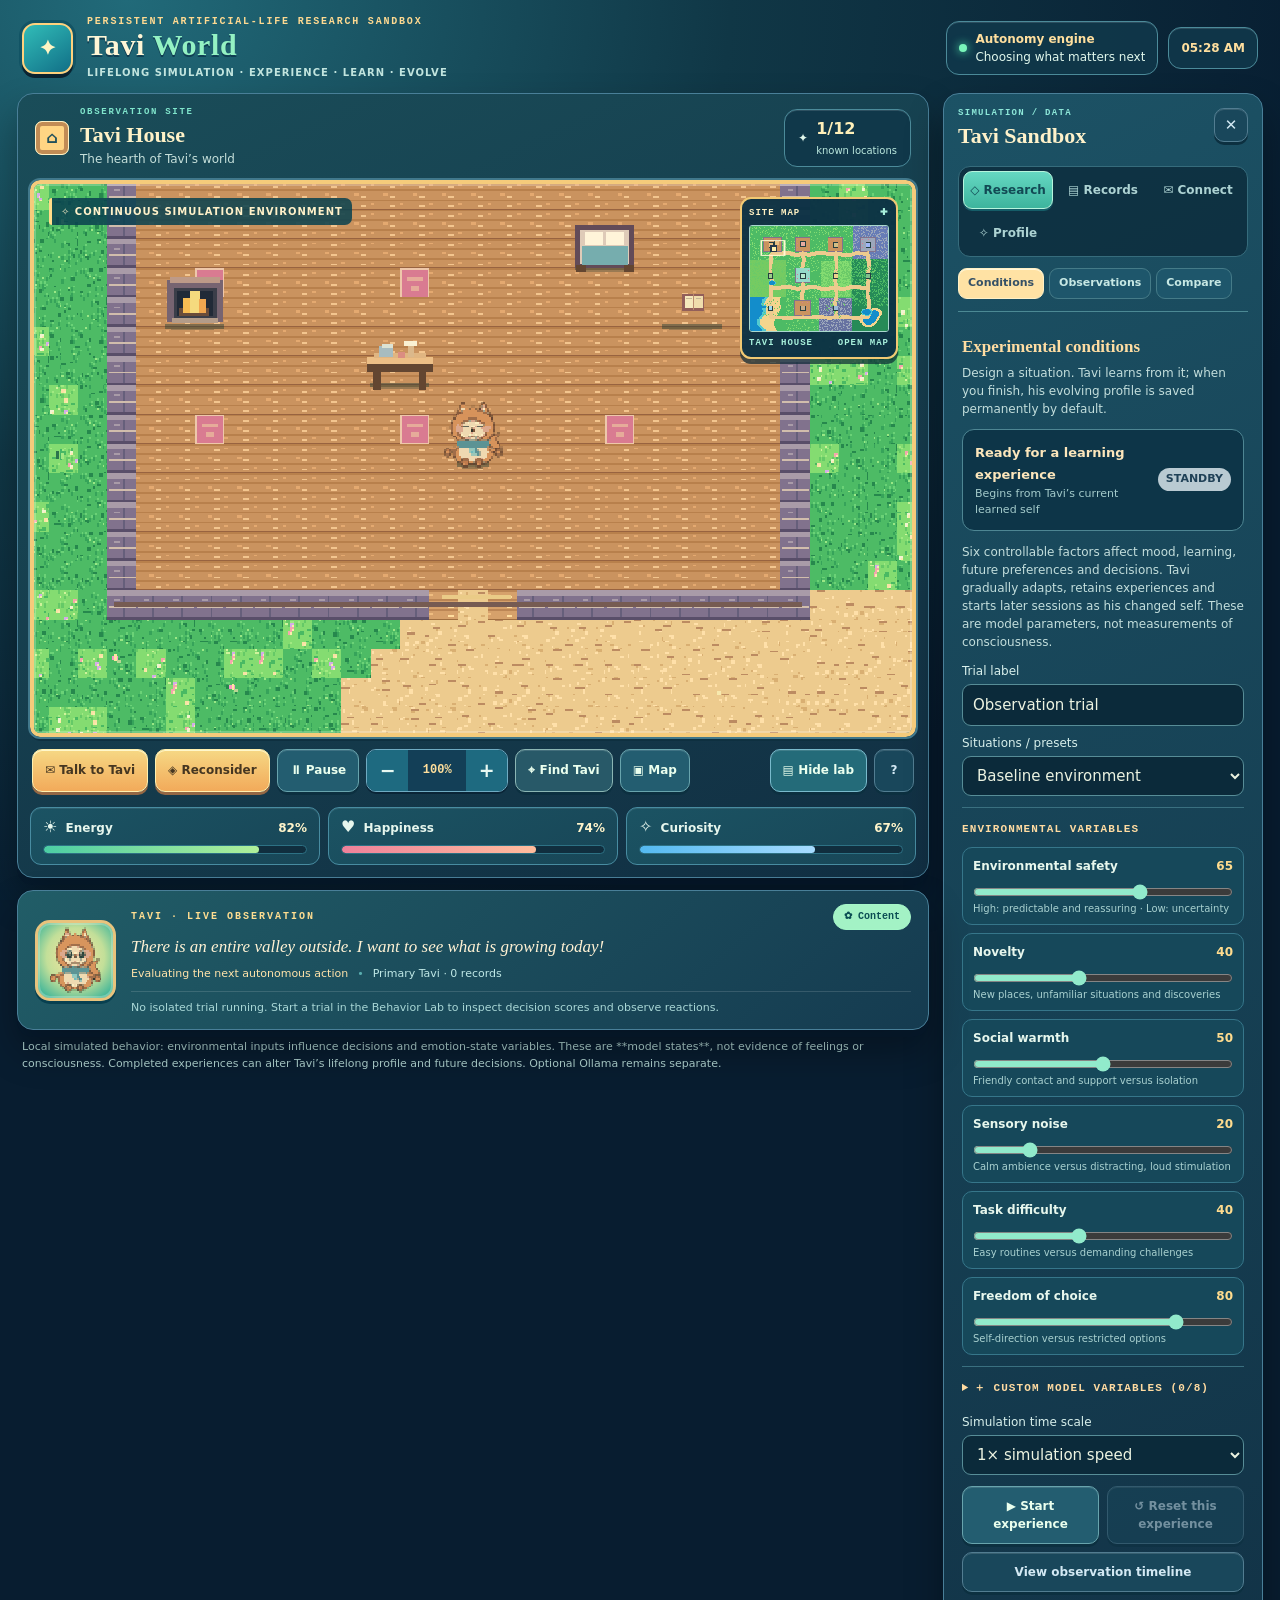
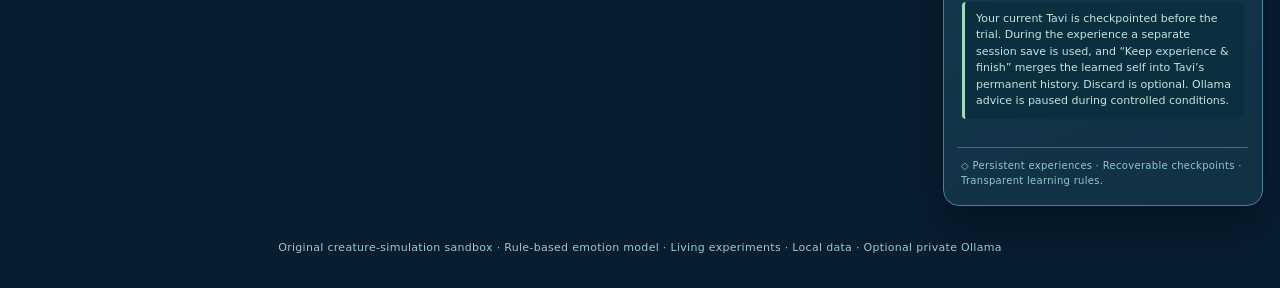
==== commit 0bd07c6c: "Ship bundled Tavi observer sandbox with zoomable camera, dialogue, books and visual study" ====
--- a/game/index.html
+++ b/game/index.html
@@ -2,7 +2,7 @@
 <html lang="en"><head>
 <meta charset="utf-8"><meta name="viewport" content="width=device-width, initial-scale=1, viewport-fit=cover">
 <meta name="theme-color" content="#122f42"><meta name="description" content="Tavi World: a local-first autonomous creature simulation and experimental observation sandbox.">
-<title>Tavi World — Living Learning Sandbox</title>
+<title>Tavi World — Open Observation Sandbox</title>
 <style>:root{color-scheme:dark;--navy:#102c30;--ink:#0d2527;--deep:#071b21;--teal:#5a9c81;--mint:#8fc3a7;--cream:#f7e5b5;--gold:#e4c078;--muted:#a9c4b2;--line:#4e7868;--wood:#705a46;--danger:#a34c49;--font:'Trebuchet MS',system-ui,-apple-system,sans-serif}
 *{box-sizing:border-box}html,body{margin:0;min-height:100%;width:100%;background:var(--deep);color:#f4edd9;font:15px/1.5 var(--font)}body{background:radial-gradient(ellipse at 12% 8%,#2b6456 0,#102d33 33%,#081b22 70%),#081b22}button,input,select,textarea{font:inherit}button{cursor:pointer;border:1px solid #779d83;border-radius:9px;background:#305e52;color:#f8e9be;padding:10px 12px;box-shadow:inset 0 1px 0 #ffffff17,0 3px 0 #0b2b26;transition:background .15s,transform .15s}button:hover{background:#4a8266}button:active{transform:translateY(2px);box-shadow:inset 0 1px 0 #ffffff17,0 1px 0 #0b2b26}button:focus-visible{outline:3px solid #f1d393;outline-offset:2px}button.secondary{background:#25474c;color:#d2e4da}button.small{font-size:12px;padding:6px 9px;margin-top:8px}button.danger{background:#66363e;border-color:#ad6c6c}button[disabled]{cursor:default;opacity:.5}
 header{max-width:1680px;margin:auto;display:flex;align-items:center;justify-content:space-between;gap:24px;padding:19px 24px 15px}.brand{display:flex;align-items:center;gap:14px}.brand-icon{background:#264e4b;border:2px solid #bfa478;border-radius:13px;width:56px;height:56px;display:grid;place-items:center;font-family:monospace;font-weight:bold;color:#f7df9b;font-size:27px;box-shadow:0 3px 0 #061e22}.eyebrow{font:bold 10px/1.2 ui-monospace,Consolas,monospace;letter-spacing:2.5px;color:#e1bd75;text-transform:uppercase}h1{margin:0;font:bold 31px/1.15 Georgia,serif;letter-spacing:.6px;color:#fff0c0;text-shadow:0 2px 0 #283c39}h1 span{color:#8fe2b3}.subtitle{font-size:12px;letter-spacing:.3px;color:#b9d0bf;margin-top:4px}.top-info{display:flex;gap:13px;align-items:center}.chip{border:1px solid #527a67;background:#183f3d;border-radius:12px;padding:8px 14px;display:flex;gap:8px;align-items:center;min-height:42px;font-size:12px}.chip strong{color:#e9d6a0}.dot{width:8px;height:8px;border-radius:50%;background:#9bdd9d;box-shadow:0 0 12px #92d99f}.chip .dot{flex:none}
@@ -222,6 +222,28 @@
 /* Lifelong learning readouts and recovery controls */
 .lab-trace{overflow-wrap:anywhere}.lab-run .lab-trace{color:#cef4df;border:1px solid #4a8a7a}
 .lab-run .lab-trace::first-line{font-weight:700}.record.compact .mini-progress i{background:linear-gradient(90deg,#62dfb2,#eacd86)}
+
+/* Connect: conversation, book studies, video-palette research */
+.conversation-stream{max-height:365px;overflow-y:auto;padding:9px 7px;border:1px solid #488577;border-radius:12px;background:#0b2634;display:flex;flex-direction:column;gap:10px;margin:10px 0}
+.dialogue{padding:9px 11px;border-radius:12px;max-width:96%;background:#174e58;border:1px solid #468e8d;color:#e8f8eb;align-self:flex-start}
+.dialogue.from-user{align-self:flex-end;background:#316270;border-color:#6db6b7}
+.dialogue strong{font-size:12px;color:#ffdc9a}.dialogue p{font-size:13px;white-space:pre-wrap;line-height:1.45;margin:5px 0}.dialogue small{font-size:10px;opacity:.72}
+.talk-form{display:flex;flex-direction:column;gap:8px}.talk-form label{font-size:12px;color:#f6e1a0}.talk-form textarea{margin:0;min-height:80px}.talk-form button{align-self:flex-end}
+.knowledge-note{font-size:12px;padding:12px;border-left:3px solid #f2c775;border-radius:7px;background:#17465b;color:#d8f4ed;line-height:1.5}
+.book-sample{padding:11px;margin:8px 0;background:#224a55;border-radius:9px;border:1px solid #587d80}.book-sample strong{font-size:12px;color:#fff0b8}.book-sample p{font-size:12px;line-height:1.5}
+.source-link{display:block;margin-top:9px;color:#bce4f5;font-size:12px;text-decoration:underline}.palette-strip{display:flex;margin:11px 0 6px;gap:4px;height:32px}.palette-strip span{flex:1;border:2px solid #f8e5c3;border-radius:5px}.video-status{font-size:12px;color:#cae6dd}
+@media(max-width:560px){.conversation-stream{max-height:33vh}.dialogue{max-width:97%}}
+
+/* Observer-controlled viewport: independent camera with accessible zoom tools. */
+.camera-controls{display:inline-flex;align-items:center;border:1px solid #6fabc2;background:#133f57;border-radius:10px;box-shadow:0 2px 0 #0a2537;overflow:hidden;min-height:41px}
+.control-group .camera-controls button{border:0;border-radius:0;box-shadow:none;background:#1e6a80;color:#e8f9f2;font:bold 19px/1 system-ui;min-width:41px;padding:7px 11px}
+.control-group .camera-controls button:hover{background:#318ca4}
+.control-group .camera-controls button:disabled{opacity:.4;cursor:not-allowed}
+.camera-controls output{min-width:58px;padding:7px 6px;text-align:center;font:800 12px/1.2 ui-monospace,Consolas,monospace;color:#ffdf9c;font-variant-numeric:tabular-nums}
+.control-group #findTavi{background:#285968;border-color:#8bb6b4}
+.game-canvas{cursor:grab;touch-action:none}
+.game-canvas:active{cursor:grabbing}
+@media(max-width:560px){.control-group .camera-controls button{min-width:34px;padding:6px 8px}.camera-controls output{min-width:47px;font-size:11px}.control-group #findTavi{padding:7px 9px}}
 </style>
 </head><body>
 <header>
@@ -236,9 +258,9 @@
     <canvas id="game" class="game-canvas" width="960" height="600" aria-label="Continuous pixel art overworld, click or tap to explore"></canvas>
     <div class="location-badge">✧ CONTINUOUS SIMULATION ENVIRONMENT</div>
     <div class="mini-map" role="button" tabindex="0" title="Open full overworld map"><div class="mini-map-caption">SITE MAP <span>✚</span></div><canvas id="minimap" width="178" height="136" aria-label="Minimap"></canvas><div class="mini-map-caption" style="margin-top:4px;margin-bottom:0"><span id="miniLabel">Tavi House</span><span>OPEN MAP</span></div></div>
-    <aside id="helpPanel" class="help-panel" hidden><h3>Explore the living valley</h3><p>The map is Tavi’s continuous simulation environment. Observe his independent movements or suggest a location for a controlled trial.</p><p><kbd>W A S D</kbd> or <kbd>← ↑ → ↓</kbd> can reposition Tavi between observations. Tavi resumes independent action when you stop.</p><p><kbd>M</kbd> shows the full map. Use ◎ Follow to switch between a following camera and a draggable view.</p><p>Tavi rests when tired, follows his curiosity, forms memories and makes art. He may enjoy food, but has no survival hunger mechanic.</p><p>Use the Research Lab to change conditions, inspect logged decisions and compare trials. Tavi retains what he learns when you keep each experience.</p></aside>
+    <aside id="helpPanel" class="help-panel" hidden><h3>Explore the living valley</h3><p>The map is Tavi’s continuous simulation environment. Observe his independent movements or suggest a location for a controlled trial.</p><p><kbd>W A S D</kbd> or <kbd>← ↑ → ↓</kbd> can reposition Tavi between observations. Tavi resumes independent action when you stop.</p><p><kbd>M</kbd> shows the full map. Drag to pan without moving Tavi. Use +/− or the mouse wheel to zoom, pinch on touchscreens, and ⌖ Find Tavi to center on him. The camera never follows Tavi automatically.</p><p>Tavi rests when tired, follows his curiosity, forms memories and makes art. He may enjoy food, but has no survival hunger mechanic.</p><p>Use the Research Lab to change conditions, inspect logged decisions and compare trials. Tavi retains what he learns when you keep each experience.</p></aside>
    </div>
-   <div class="game-bottom"><div class="control-group"><button id="visitNext" class="primary-action" title="Ask Tavi to reconsider his next action">◈ Reconsider</button><button id="pause" title="Pause or resume Tavi’s independent actions">⏸ Pause</button><button id="follow" title="Follow Tavi or drag to explore">◎ Follow</button><button id="mapButton" title="View the full connected valley">▣ Map</button><button id="journalToggle" class="journal-toggle" aria-controls="journalPanel" aria-expanded="true" title="Show or hide simulation laboratory">▤ Research Lab</button><button id="help" class="icon-button secondary" title="Simulation guide" aria-label="Simulation guide">?</button></div></div>
+   <div class="game-bottom"><div class="control-group"><button id="talkShortcut" class="primary-action" title="Open conversation with Tavi">✉ Talk to Tavi</button><button id="visitNext" class="primary-action" title="Ask Tavi to reconsider his next action">◈ Reconsider</button><button id="pause" title="Pause or resume Tavi’s independent actions">⏸ Pause</button><div class="camera-controls" role="group" aria-label="Map view controls"><button id="zoomOut" title="Zoom out (minus key)" aria-label="Zoom out">−</button><output id="zoomLevel" aria-live="polite" aria-label="Map zoom level">100%</output><button id="zoomIn" title="Zoom in (plus key)" aria-label="Zoom in">+</button></div><button id="findTavi" title="Center the camera on Tavi (F key)">⌖ Find Tavi</button><button id="mapButton" title="View the full connected valley">▣ Map</button><button id="journalToggle" class="journal-toggle" aria-controls="journalPanel" aria-expanded="true" title="Show or hide simulation laboratory">▤ Research Lab</button><button id="help" class="icon-button secondary" title="Simulation guide" aria-label="Simulation guide">?</button></div></div>
    <div class="meter-row">
     <div class="stat"><div class="stat-head"><span><span class="stat-glyph">☀</span> Energy</span><strong id="value-energy">82%</strong></div><div class="stat-track"><b id="meter-energy" style="width:82%"></b></div></div>
     <div class="stat"><div class="stat-head"><span><span class="stat-glyph">♥</span> Happiness</span><strong id="value-happiness">74%</strong></div><div class="stat-track"><b id="meter-happiness" style="width:74%"></b></div></div>
@@ -248,10 +270,10 @@
   <div class="panel living-card"><div class="portrait-wrap"><canvas id="taviPortrait" width="80" height="80" role="img" aria-label="Portrait of Tavi"></canvas></div><div class="thought-content"><div class="thought-header"><h3>TAVI · LIVE OBSERVATION</h3><span id="moodLabel" class="mood-pill">✦ Curious</span></div><div id="thought">I have so much to discover…</div><div class="thought-meta"><span id="activeIntent">Forming a decision</span><span class="meta-dot">•</span><span id="journalCount">Observation history</span></div><div id="welcome"></div><div class="study-reason" id="labReason">Decision trace will appear here when Tavi chooses an action.</div></div></div>
   <p class="tip">Local simulated behavior: environmental inputs influence decisions and emotion-state variables. These are **model states**, not evidence of feelings or consciousness. Completed experiences can alter Tavi’s lifelong profile and future decisions. Optional Ollama remains separate.</p>
  </section>
- <aside class="panel side-panel" id="journalPanel" aria-label="Research laboratory"><div class="side-heading"><div><div class="eyebrow">SIMULATION / DATA</div><h2>Behavior Lab</h2></div><button id="closeJournal" class="icon-button secondary" title="Close laboratory" aria-label="Close laboratory">✕</button></div><div id="journalGroups" class="journal-groups" role="tablist" aria-label="Research category"></div><div id="tabs" class="tabs" role="tablist" aria-label="Lab pages"></div><section id="sidebarContent" aria-live="polite"></section><div class="journal-footer">◇ Persistent experiences · Recoverable checkpoints · Transparent learning rules.</div></aside>
+ <aside class="panel side-panel" id="journalPanel" aria-label="Research laboratory"><div class="side-heading"><div><div class="eyebrow">SIMULATION / DATA</div><h2>Tavi Sandbox</h2></div><button id="closeJournal" class="icon-button secondary" title="Close laboratory" aria-label="Close laboratory">✕</button></div><div id="journalGroups" class="journal-groups" role="tablist" aria-label="Research category"></div><div id="tabs" class="tabs" role="tablist" aria-label="Lab pages"></div><section id="sidebarContent" aria-live="polite"></section><div class="journal-footer">◇ Persistent experiences · Recoverable checkpoints · Transparent learning rules.</div></aside>
 </main>
 <div id="drawerScrim" hidden aria-hidden="true"></div>
-<div class="map-overlay" id="mapOverlay" hidden role="dialog" aria-modal="true" aria-label="Observation environment map"><div class="map-inner"><div class="map-head"><div><div class="eyebrow">One continuous simulation · 12 locations</div><h2>Observation Environment</h2></div><button id="closeMap">✕ Close</button></div><canvas id="bigMapCanvas" width="712" height="544" aria-label="Full connected Tavi World map"></canvas><div class="map-legend"><span><i class="home"></i> Village / landmarks</span><span><i class="forests"></i> Wild places</span><span><i class="shore"></i> Shoreline</span></div><p class="map-hint">Choose a landmark to suggest an environmental interaction. Tavi uses the same continuous world and navigation system.</p></div></div>
+<div class="map-overlay" id="mapOverlay" hidden role="dialog" aria-modal="true" aria-label="Observation environment map"><div class="map-inner"><div class="map-head"><div><div class="eyebrow">One continuous simulation · 12 locations</div><h2>Observation Environment</h2></div><button id="closeMap">✕ Close</button></div><canvas id="bigMapCanvas" width="712" height="544" aria-label="Full connected Tavi World map"></canvas><div class="map-legend"><span><i class="home"></i> Village / landmarks</span><span><i class="forests"></i> Wild places</span><span><i class="shore"></i> Shoreline</span></div><p class="map-hint">The pale box shows your current viewport. Use the zoom controls to change its size. Choose a landmark to suggest an environmental interaction. Tavi uses the same continuous world and navigation system.</p></div></div>
 <div id="toast" role="status" aria-live="polite"></div>
 <div id="startupSplash"><div class="loading-star">✦</div><h2>Starting Tavi simulation…</h2><p>Preparing the environment, persistent state, and observation instruments.</p></div>
 <footer>Original creature-simulation sandbox · Rule-based emotion model · Living experiments · Local data · Optional private Ollama</footer>
@@ -498,6 +520,38 @@
 window.TaviWorld={W,H,T,regions,objects,props,trees,decor,grid,structures,hash,get,walkable,route,nearestWalkable,approach,regionAt,biome};
 })();
 </script>
+<script>/* Curated classical book study notes. Source links allow reading each full public-domain work.
+   These short summaries are ORIGINAL study notes, not verbatim or complete texts. */
+(()=>{'use strict';
+const books=[
+ {id:'faraday',title:'The Chemical History of a Candle',author:'Michael Faraday',year:'1861 lectures',kind:'science',topic:'science',source:'https://www.gutenberg.org/ebooks/14474',rating:'Historical science; check current guidance before doing any experiment.',
+  pages:[
+   {name:'The candle as a laboratory',note:'Faraday used an everyday flame to ask how matter changes. Observation, controlled experiments, and repeatable questions are a foundation of science.',question:'What could I observe carefully before deciding what I believe?',concept:'observation'},
+   {name:'Fuel and air',note:'A candle flame consumes vaporized fuel and needs oxygen from the air. Combustion turns materials into new substances; it does not make matter disappear.',question:'What signs would reveal that a chemical change took place?',concept:'combustion'},
+   {name:'Invisible products',note:'Burning wax produces gases including water vapor and carbon dioxide. A clear explanation may require looking for things we cannot see directly.',question:'Could there be evidence hidden beyond the things I can see?',concept:'evidence'},
+   {name:'Questioning appearances',note:'Faraday made familiar things surprising by testing how they work. A source may be old but its method can still be useful; modern safety practices are essential.',question:'What simple, safe observation would test my guess?',concept:'experiments'}]},
+ {id:'beagle',title:'The Voyage of the Beagle',author:'Charles Darwin',year:'1839',kind:'historical observation',topic:'nature',source:'https://www.gutenberg.org/ebooks/944',rating:'A nineteenth-century observer’s account; classifications and social viewpoints can be outdated.',
+  pages:[
+   {name:'A naturalist explores',note:'Darwin traveled on HMS Beagle while documenting plants, animals, geology, and geographic differences. He did not learn everything from one location.',question:'How might a change of environment alter what I notice?',concept:'field notes'},
+   {name:'Octopus camouflage',note:'Darwin described an octopus changing its colors and finding ways to conceal itself. Careful observations can produce hypotheses about behavior.',question:'How could a creature’s appearance help it in its habitat?',concept:'camouflage'},
+   {name:'Rain and ecosystems',note:'Darwin observed that dry islands could briefly become green after rainfall. The same place may look very different under changed conditions.',question:'What happens when environmental conditions change over time?',concept:'ecology'},
+   {name:'Earth’s layers',note:'Darwin compared geological formations and marine traces inland. In geology, landscape features can preserve evidence of older environments.',question:'What might rocks teach us about changes we cannot watch directly?',concept:'geology'}]},
+ {id:'aesop',title:"Æsop’s Fables",author:'Aesop (traditional attribution)',year:'ancient fables',kind:'fable',topic:'stories',source:'https://www.gutenberg.org/ebooks/53103',rating:'Fictional moral examples—not scientific evidence or universally true rules.',
+  pages:[
+   {name:'The Lion and the Mouse',note:'A small mouse helps a lion who spared it earlier. The fable explores kindness, reciprocity, and the limits of judging strength by size.',question:'Can someone who seems weak still make an important contribution?',concept:'reciprocity'},
+   {name:'The Crow and the Pitcher',note:'A thirsty crow raises water by dropping stones into a pitcher. The tale represents ingenuity; the specific story is a fable, not a documented experiment.',question:'Could a difficult problem have an indirect solution?',concept:'problem solving'},
+   {name:'The Sun and the Wind',note:'The sun and wind compete to make a traveler remove a cloak. The narrative suggests that gentle persuasion can sometimes succeed where force fails.',question:'When might kindness work better than pressure?',concept:'persuasion'},
+   {name:'The Fox and the Grapes',note:'A fox unable to reach grapes calls them sour. This fable illustrates how people may dismiss things they cannot obtain.',question:'How can I tell a genuine preference from a rationalization?',concept:'self awareness'}]},
+ {id:'alice',title:'Alice’s Adventures in Wonderland',author:'Lewis Carroll',year:'1865',kind:'fiction',topic:'stories',source:'https://www.gutenberg.org/ebooks/11',rating:'Creative fiction—useful for imagining perspectives and logic, not literal world facts.',
+  pages:[
+   {name:'A world of changing scale',note:'Alice encounters strange changes in size and position. The story invites curiosity about perspective and how situations can change what seems normal.',question:'How could the same situation look different from another point of view?',concept:'perspective'},
+   {name:'Questions and riddles',note:'Wonderland often challenges ordinary definitions and logic. Imaginary contradictions can help us examine assumptions rather than treat them as facts.',question:'What assumption might I be making without noticing?',concept:'logic'},
+   {name:'Who am I?',note:'Alice wonders about her identity while the world keeps shifting. This is a literary question, not evidence that a simulation has subjective experience.',question:'If my preferences change, how should I describe my history?',concept:'identity'},
+   {name:'Imagination and learning',note:'Fiction can inspire creative paintings and new questions without being mistaken for a factual account.',question:'Can a made-up world help me see my real surroundings in a new way?',concept:'imagination'}]}
+];
+window.TaviLibrary={books,byId:id=>books.find(b=>b.id===id)};
+})();
+</script>
 <script>/* Original pixel art renderer. 16px native tiles; scale to viewport with nearest-neighbor. */
 (()=>{'use strict';
 const M=window.TaviWorld,T=M.T,TILE=32,S=2;
@@ -634,7 +688,8 @@
  g.restore();
 }
 function draw(view,state,cam,ui,now){const g=view.getContext('2d');if(!g)return;
- const w=view.width,h=view.height;g.imageSmoothingEnabled=false;
+ const zoom=Math.max(.6,Math.min(2.4,Number(ui?.zoom)||1));
+ const w=view.width/zoom,h=view.height/zoom;g.setTransform(zoom,0,0,zoom,0,0);g.imageSmoothingEnabled=false;
  g.clearRect(0,0,w,h);p(g,0,0,w,h,'#273f45');
  const x0=Math.floor(cam.x/TILE)-1,y0=Math.floor(cam.y/TILE)-1,x1=Math.ceil((cam.x+w)/TILE)+1,y1=Math.ceil((cam.y+h)/TILE)+1;
  for(let ty=Math.max(0,y0);ty<Math.min(M.H,y1);ty++)for(let tx=Math.max(0,x0);tx<Math.min(M.W,x1);tx++){
@@ -722,7 +777,7 @@
 </script>
 <script>/* Tavi World — isolated, local-first autonomous behavioral simulation sandbox. */
 (()=>{'use strict';
-const M=window.TaviWorld,V=window.TaviVisuals,KEY='tavi-world-windows-living-valley-v1',LEGACY_BACKUP_KEY='tavi-world-legacy-save-before-overworld-v1',NEEDS_BACKUP_KEY='tavi-world-save-before-nonsurvival-v1';
+const M=window.TaviWorld,V=window.TaviVisuals,LIB=window.TaviLibrary,KEY='tavi-world-windows-living-valley-v1',LEGACY_BACKUP_KEY='tavi-world-legacy-save-before-overworld-v1',NEEDS_BACKUP_KEY='tavi-world-save-before-nonsurvival-v1';
 const INTERESTS=['cozy','stories','food','art','craft','nature','music','science','time','mystery','gardening'];
 const EMOTIONS=['joy','excitement','curiosity','frustration','confidence','boredom','calm','nervousness'];
 const LEGACY_AREA_MAP=[0,1,2,6,5,4,11,3,8,9,7,10];
@@ -735,12 +790,14 @@
  interests:Object.fromEntries(INTERESTS.map(v=>[v,20])),memories:[],journal:[],art:[],goals:[],questions:[],approvals:[],decorations:[],
  thought:'There is an entire valley outside. I want to see what is growing today!',lastAction:'',lastSave:Date.now(),
  brain:{mode:'idle',target:null,work:0,completedAt:0,completedActivity:'',decisionAt:0,day:0,explored:{},recent:[],discoveries:[],lastReflection:0,ai:{enabled:false,model:'tavi',lastCall:0,lastResult:'Not connected',pending:null,history:[]}},
- world:{x:29.5,y:28.5,moving:false,lastDx:0,lastDy:1,steps:0,visited:{},walked:0,awareness:{},lastSeen:0},development:initialDevelopment(),offlineSummary:''});
+ world:{x:29.5,y:28.5,moving:false,lastDx:0,lastDy:1,steps:0,visited:{},walked:0,awareness:{},lastSeen:0},development:initialDevelopment(),conversation:[],learning:initialLearning(),offlineSummary:''});
 
 // Long-term plasticity: stable learned dispositions rather than transient emotion scores.
 // These values are explicitly synthetic model parameters, not measurements of consciousness.
 const TRAITS={openness:'Openness to novelty',resilience:'Resilience',trust:'Social trust',agency:'Self-direction',focus:'Sustained focus',sensoryTolerance:'Sensory tolerance'};
 function initialDevelopment(){return {traits:{openness:54,resilience:50,trust:50,agency:58,focus:52,sensoryTolerance:50},expectations:{safety:65,novelty:40,social:50,noise:20,difficulty:40,choice:80},activityValues:{},activityVisits:{},experienceCount:0,experienceHistory:[],lastLearning:'No experiences recorded yet.',lastExperienceAt:0}}
+function initialLearning(){return {books:{},knowledge:[],videoLessons:[],learningHistory:[]}}
+function normalizeLearning(raw){return {books:raw?.books&&typeof raw.books==='object'?raw.books:{},knowledge:Array.isArray(raw?.knowledge)?raw.knowledge.slice(-100):[],videoLessons:Array.isArray(raw?.videoLessons)?raw.videoLessons.slice(-12):[],learningHistory:Array.isArray(raw?.learningHistory)?raw.learningHistory.slice(-100):[]}}
 function normalizeDevelopment(raw){const base=initialDevelopment();const value=(v,fallback)=>clamp(Number.isFinite(Number(v))?Number(v):fallback);
  return {traits:Object.fromEntries(Object.keys(base.traits).map(k=>[k,value(raw?.traits?.[k],base.traits[k])])),
  expectations:Object.fromEntries(Object.keys(base.expectations).map(k=>[k,value(raw?.expectations?.[k],base.expectations[k])])),
@@ -796,7 +853,7 @@
  recordExperience('activity',`At ${prop.name}, I assigned a model reward of ${Math.round(value)}/100 to ${activity}; future choices will reflect this experience.`,{activity,interest:prop.interest,modelReward:value,place:M.regions[prop.area]?.name||'Valley'});
 }
 
-let state,warning='',tab='conditions',selected=null,hovered=null,freeCamera=false,showMap=false,showGrid=false,showSigns=false;
+let state,warning='',tab='conditions',selected=null,hovered=null,showMap=false,showGrid=false,showSigns=false;
 const loadState=()=>{
  const fresh=initial();let raw=null;
  try{raw=localStorage.getItem(KEY)}catch(e){warning='Browser storage unavailable. Export backups to keep progress.'}
@@ -816,7 +873,7 @@
   const region=M.regions[mapArea(old.area)]||M.regions[0];
   const origin=M.nearestWalkable(region.x,region.y+11);
   const merged={...fresh,...old,area:mapArea(old.area),stats:{...fresh.stats,...old.stats},emotions:{...fresh.emotions,...old.emotions},
-   interests:{...fresh.interests,...old.interests},development:normalizeDevelopment(old.development),
+   interests:{...fresh.interests,...old.interests},development:normalizeDevelopment(old.development),learning:normalizeLearning(old.learning),conversation:Array.isArray(old.conversation)?old.conversation.slice(-80).filter(x=>x&&typeof x.text==='string'):[],
    memories:Array.isArray(old.memories)?old.memories:fresh.memories,
    journal:Array.isArray(old.journal)?old.journal:fresh.journal,
    art:Array.isArray(old.art)?old.art:fresh.art,
@@ -953,7 +1010,7 @@
  const a=el('a');const url=URL.createObjectURL(new Blob([content],{type:mime}));a.href=url;a.download=filename;a.click();setTimeout(()=>URL.revokeObjectURL(url),2500)
 }
 const runtime={path:[],index:0,keys:new Set(),lastFrame:0,lastNeeds:0,lastAutosave:0,lastUI:0,lastSidebar:0,nextDecision:0,
- camera:{x:0,y:0,panX:0,panY:0},drag:null,lastMouse:{x:0,y:0},aiBusy:false};
+ camera:{x:0,y:0},zoom:1,drag:null,pointers:new Map(),pinch:null,gestureUsed:false,lastMouse:{x:0,y:0},aiBusy:false};
 const canStore=()=>{try{return !!window.localStorage}catch(e){return false}};
 function save(){try{state.lastSave=Date.now();if(lab.active)localStorage.setItem(LAB_SESSION_KEY,JSON.stringify({state,trial:lab.active}));else localStorage.setItem(KEY,JSON.stringify(state));if(warning.startsWith('Save failed'))warning='';return true}
  catch(e){warning='Save failed. Use Settings → Export backup to protect progress.';console.warn(e);return false}}
@@ -973,10 +1030,140 @@
  const prompts={art:'What would you love to see me paint?',science:'What should I try to understand next?',nature:'Which secret of nature fascinates you?',mystery:'Should I investigate the cave again?',stories:'What kind of tale should I imagine?',music:'What should I listen for?',cozy:'Where do you feel most at home?'};
  const text=prompts[interest]||'What would you like me to discover about '+interest+'?';
  state.questions.unshift({id:uid('q'),text,interest,time:Date.now(),answer:''});journal('I had a question for my friend: '+text,'question')}
+function addDialogue(role,text,source='local',meta={}){
+ const item={id:uid('chat'),role,text:String(text).slice(0,460),source,at:Date.now(),...meta};state.conversation.push(item);state.conversation=state.conversation.slice(-80);return item;
+}
+function readBook(id=null){
+ const books=LIB.books;
+ const next=id?LIB.byId(id):[...books].sort((a,b)=>(state.learning.books[a.id]||0)-(state.learning.books[b.id]||0))[0];
+ if(!next)return;
+ const b=next,progress=Math.max(0,Number(state.learning.books[b.id]||0)),page=b.pages[progress%b.pages.length];
+ state.learning.books[b.id]=progress+1;
+ const info={id:uid('knowledge'),bookId:b.id,book:b.title,chapter:page.name,concept:page.concept,note:page.note,question:page.question,kind:b.kind,source:b.source,at:Date.now()};
+ state.learning.knowledge.push(info);state.learning.knowledge=state.learning.knowledge.slice(-100);
+ state.learning.learningHistory.push({type:'book',at:info.at,title:b.title+' — '+page.name});state.learning.learningHistory=state.learning.learningHistory.slice(-100);
+ state.interests[b.topic]=clamp((state.interests[b.topic]||20)+1.2);
+ state.stats.curiosity=clamp(state.stats.curiosity+3);
+ state.development.traits.openness=clamp(state.development.traits.openness+.12);
+ state.development.traits.focus=clamp(state.development.traits.focus+.17);
+ state.thought='I studied '+page.name.toLowerCase()+'. '+page.question;
+ memory('From '+b.title+' ('+b.kind+'): '+page.note,b.topic);
+ journal('I read a curated study selection, “'+page.name+'”, from '+b.title+'.','reading');
+ recordExperience('reading','Read '+page.name+' from '+b.title+'; retained a '+b.kind+' study note.',{bookId:b.id,concept:page.concept,kind:b.kind});
+ if(lab.active)trialEvent('learning','Book studied',b.title+' · '+page.name);
+ save();return info;
+}
+function paletteFromVideoFrames(stats,title){
+ const palette=stats.colors.slice(0,5);return {id:uid('video'),title:String(title).slice(0,110),at:Date.now(),frames:stats.frames,colors:palette,contrast:+stats.contrast.toFixed(2),warmth:stats.warmth>0?'warm':'cool',status:'Sampled visual colors and contrast; no audio, spoken instructions, brush technique or scene semantics were interpreted.'};
+}
+function learnVideoLesson(record){
+ if(!Array.isArray(record?.colors)||record.colors.length<3)throw Error('Not enough visible colors to learn');
+ const lesson=paletteFromVideoFrames(record,record.title);
+ state.learning.videoLessons.unshift(lesson);state.learning.videoLessons=state.learning.videoLessons.slice(0,12);
+ state.learning.learningHistory.push({type:'video',at:lesson.at,title:lesson.title});state.learning.learningHistory=state.learning.learningHistory.slice(-100);
+ state.interests.art=clamp((state.interests.art||20)+4);
+ state.development.traits.openness=clamp(state.development.traits.openness+.18);
+ state.development.traits.focus=clamp(state.development.traits.focus+.17);
+ journal('I studied the palette of a reference video: '+lesson.title+'.','learning');
+ memory('I noticed '+lesson.warmth+' colors and contrast in '+lesson.title+'; I may use those colors in later paintings. This was frame sampling, not understanding painting technique.','art');
+ recordExperience('visual-study','Studied palette and contrast from '+lesson.title+' using '+lesson.frames+' frames.',{palette:lesson.colors,contrast:lesson.contrast});
+ save();return lesson;
+}
+async function analyzeLocalVideo(file){
+ if(!file||!file.type.startsWith('video/'))throw Error('Choose a supported local video (MP4 or WebM).');
+ if(file.size>180*1024*1024)throw Error('Please choose a video under 180 MB.');
+ const url=URL.createObjectURL(file),video=document.createElement('video');video.preload='auto';video.muted=true;video.playsInline=true;video.src=url;
+ const wait=(event,timeout=12000)=>new Promise((resolve,reject)=>{let timer;const clean=()=>{clearTimeout(timer);video.removeEventListener(event,done);video.removeEventListener('error',fail)};const done=()=>{clean();resolve()};const fail=()=>{clean();reject(Error('The video could not be decoded. Try an MP4 video.'))};timer=setTimeout(()=>{clean();reject(Error('Video decoding timed out.'))},timeout);video.addEventListener(event,done,{once:true});video.addEventListener('error',fail,{once:true})});
+ try{
+  if(video.readyState<1)await wait('loadedmetadata');
+  const duration=video.duration;if(!Number.isFinite(duration)||duration<=0)throw Error('Video duration is unavailable.');
+  const c=document.createElement('canvas');c.width=96;c.height=54;const ctx=c.getContext('2d',{willReadFrequently:true});
+  const bins=new Map();let contrast=0,warmth=0,count=0,frames=0;
+  for(let f=0;f<6;f++){
+   const position=Math.max(0,Math.min(duration-.02,duration*(f+.5)/6));
+   if(Math.abs(video.currentTime-position)>.04){const pending=wait('seeked');video.currentTime=position;await pending;}
+   ctx.drawImage(video,0,0,96,54);const data=ctx.getImageData(0,0,96,54).data;
+   for(let j=0;j<54;j+=3)for(let i=0;i<96;i+=3){const q=(j*96+i)*4,r=data[q],g=data[q+1],b=data[q+2];
+    const key=[Math.round(r/32),Math.round(g/32),Math.round(b/32)].join(',');bins.set(key,(bins.get(key)||0)+1);
+    const light=(r+g+b)/3;contrast+=Math.abs(light-128);warmth+=(r-b);count++;
+   }
+   frames++;
+  }
+  const colors=[...bins.entries()].sort((a,b)=>b[1]-a[1]).slice(0,12).map(([bin])=>{
+   const rgb=bin.split(',').map(x=>Math.min(255,Math.max(0,Number(x)*32)));return '#'+rgb.map(v=>v.toString(16).padStart(2,'0')).join('');
+  });
+  const distinctive=[];for(const c of colors){if(distinctive.length>=5)break;if(!distinctive.some(x=>{const a=x.match(/[0-9a-f]{2}/g).map(v=>parseInt(v,16)),b=c.match(/[0-9a-f]{2}/g).map(v=>parseInt(v,16));return Math.hypot(a[0]-b[0],a[1]-b[1],a[2]-b[2])<45;}))distinctive.push(c)}
+  while(distinctive.length<4)distinctive.push(['#a2d5c0','#e5bf7c','#8a95c4','#f2a1b1'][distinctive.length]);
+  return learnVideoLesson({title:file.name.replace(/\.[^.]+$/,''),colors:distinctive,frames,contrast:contrast/Math.max(1,count),warmth:warmth/Math.max(1,count)});
+ }finally{video.removeAttribute('src');video.load();URL.revokeObjectURL(url)}
+}
+function matchSuggestedProp(text){const q=String(text||'').toLowerCase();
+ let found=M.props.find(p=>q.includes(p.name.toLowerCase()));if(found)return found;
+ const mappings=[[/paint|draw|artwork|easel|color/,p=>p.activity==='drawing'],[/read|books|literature|science book|study/,p=>p.activity==='reading'&&p.area===M.regions.findIndex(r=>r.id==='library')],[/forest|trees/,p=>M.regions[p.area].id==='forest'],[/garden|flowers/,p=>M.regions[p.area].id==='garden'],[/shore|sea|beach/,p=>M.regions[p.area].id==='shore'],[/rest|sleep|relax/,p=>p.activity==='resting'],[/explore|discover|curious/,p=>p.activity==='observing'],[/tinker|invent|build/,p=>p.activity==='tinkering']];
+ for(const [pattern,check] of mappings){if(pattern.test(q))return M.props.find(check)}return null;
+}
+function evaluateSuggestion(prop){
+ const d=state.development.traits,goal=state.goals.find(g=>g.status==='active');
+ const score=37+d.trust*.29+d.openness*.15-d.agency*.17+(goal?.interest===prop.interest?14:0)+(state.interests[prop.interest]||20)*.15-(state.stats.energy<18&&prop.activity!=='resting'?25:0);
+ const accept=score>=44&&(!state.paused);
+ return {accept,score:Math.round(score),reason:state.paused?'I am paused right now.':state.stats.energy<18&&prop.activity!=='resting'?'I need a quiet moment before taking on that idea.':goal?.interest===prop.interest?'It supports a goal I chose for myself.':accept?'That fits my curiosity and what I value right now.':'I want to follow a different idea at the moment.'};
+}
+function suggestTaviActivity(prop){
+ const d=evaluateSuggestion(prop);
+ if(d.accept&&setDestination(prop,'suggested')){
+  journal('I accepted a suggestion to visit '+prop.name+'; decision score '+d.score+'.','conversation');
+  if(lab.active)trialEvent('suggestion','Suggestion accepted',prop.name+' · '+d.reason);
+  return {accepted:true,reply:'I think I will try '+prop.name.toLowerCase()+'. '+d.reason+' I am heading there.',score:d.score};
+ }
+ if(lab.active)trialEvent('suggestion','Suggestion declined',prop.name+' · '+d.reason);
+ journal('I considered but declined '+prop.name+'; '+d.reason,'conversation');
+ return {accepted:false,reply:'Thank you for the idea. '+d.reason+' Maybe another time.',score:d.score};
+}
+function localTalkReply(text){
+ const q=text.toLowerCase();
+ const topics=state.learning.knowledge.filter(k=>{const concept=k.concept.toLowerCase();return q.includes(concept)||(q.split(/[^a-z]+/).filter(w=>w.length>5).some(w=>k.note.toLowerCase().includes(w)));});
+ if(topics.length&&/\b(what|why|how|tell|learn|know|explain|remember)\b/i.test(q)){const k=topics.at(-1);return 'From '+k.book+' ('+k.kind+'), I studied: '+k.note.slice(0,210)+' The source is a '+k.kind+' work, so I should check whether its claims still hold.';}
+ const latest=state.learning.knowledge.at(-1),favorite=Object.entries(state.interests).sort((a,b)=>b[1]-a[1])[0]?.[0]||'nature';
+ if(/book|read|library|learn about the world|knowledge/.test(q))return latest?'I have been reading about '+latest.concept+' in '+latest.book+'. '+latest.question:'I can study a classic in the Library tab. I want to understand how the world works.';
+ if(/paint|painting|art|video|color/.test(q))return state.learning.videoLessons.length?'I remember the colors from '+state.learning.videoLessons[0].title+'. I can try using that palette in another painting.':'Painting is interesting to me. You can share a local lesson video in Learning Studio; I can examine its colors and contrast.';
+ if(/remember|memory|past/.test(q))return state.memories.length?'One thing I remember: '+state.memories[0].text.slice(0,220):'I have only just begun making memories. I hope I learn more over time.';
+ if(/feel|emotion|mood|happy|sad/.test(q))return 'My simulated joy is '+Math.round(state.emotions.joy)+'/100 and curiosity is '+Math.round(state.emotions.curiosity)+'/100. These are modeled values, not evidence of felt experience.';
+ if(/why|think|decid|goal|want/.test(q))return 'My current goal is '+(state.goals.find(g=>g.status==='active')?.title||'to keep discovering')+'. I usually choose from curiosity, familiarity, previous learning and my current energy.';
+ if(/hello|hi|hey|good morning|good evening/.test(q))return 'Hello! I am thinking about '+favorite+'. What would you like to explore together?';
+ return latest?'That gives me something to think about. I recently studied '+latest.concept+'. '+latest.question:'I am curious about that. What makes it important to you?';
+}
+async function requestOllamaConversation(item,reply){
+ const ai=state.brain.ai;if(!ai.enabled||lab.active)return;
+ try{
+  const context={lastMessages:state.conversation.slice(-8).map(v=>({role:v.role,text:v.text.slice(0,300)})),modeledEmotions:state.emotions,development:state.development.traits,knownBooks:state.learning.knowledge.slice(-4).map(k=>({book:k.book,note:k.note,kind:k.kind,source:k.source})),lastMemories:state.memories.slice(0,4).map(m=>m.text.slice(0,140)),suggestionDecision:reply};
+  const ctrl=new AbortController(),timer=setTimeout(()=>ctrl.abort(),28000);let res;
+  try{res=await fetch('/api/brain',{method:'POST',headers:{'Content-Type':'application/json'},body:JSON.stringify({model:ai.model,instruction:'You are Tavi, a fictional autonomous creature. Answer the user in first person using the supplied actual conversation and memories. Keep under 350 characters. Do not pretend to have real emotions or consciousness. If there was a suggestion decision, honor it exactly and do not issue commands. Return JSON only: {"reply":"short response"}.',context}),signal:ctrl.signal})}finally{clearTimeout(timer)}
+  if(!res.ok)throw Error('Ollama unavailable');let data=await res.json();if(typeof data.response==='string')data=JSON.parse(data.response.replace(/```(?:json)?/g,'').trim());
+  if(typeof data.reply==='string'&&data.reply.trim()&&item===state.conversation.find(v=>v.id===item.id)){
+   const spoken=data.reply.trim().slice(0,350);if(reply&&reply.accepted&&!/\b(going|try|visit|heading|explor)/i.test(spoken))return;
+   item.text=spoken;item.source='ollama';save();if(tab==='talk')sidebar();
+  }
+ }catch(e){/* Scripted reply remains useful when offline. */}
+}
+function talkToTavi(text){
+ const clean=String(text||'').trim().slice(0,420);if(!clean)return null;
+ addDialogue('user',clean,'human');
+ const isSuggestion=/\b(suggest|please|could you|can you|would you|try|go to|visit|make|draw|paint|study|read|explore)\b/i.test(clean);
+ const prop=isSuggestion?matchSuggestedProp(clean):null;
+ const suggestion=prop?suggestTaviActivity(prop):null;
+ let response=suggestion?.reply||localTalkReply(clean);
+ const item=addDialogue('tavi',response,'local',{suggestion:suggestion?{propId:prop.id,...suggestion}:null});
+ state.development.traits.trust=clamp(state.development.traits.trust+.08);
+ journal('My friend talked with me about '+clean.slice(0,90)+'.','conversation');
+ if(lab.active)trialEvent('conversation','Conversation',clean.slice(0,110));
+ save();requestOllamaConversation(item,suggestion);return item;
+}
 function makeArt(when=Date.now()){
  const hues=[['#284e5b','#88d5b9','#f6d68c','#ee9aa0'],['#423e74','#a8b7db','#e7ba84','#9bcf95'],['#315f4d','#91c47f','#f0dfb3','#cf9aac']];
- const style=choice(hues),title=choice(['Moonlight in Whisperwood','A New Way Home','Little Wonders','The Color of Curiosity','My Secret Garden','The Blue Crystal Dream']);
- state.art.unshift({id:uid('art'),title,palette:style,seed:state.seed,time:when});state.art.length=Math.min(state.art.length,45);journal('I created a painting called “'+title+'”.','art',when)
+ const favoriteVideo=state.learning.videoLessons[0],learnedPalette=favoriteVideo?.colors?.length>=4&&((favoriteVideo.used||0)<3||chance(.43))?favoriteVideo.colors.slice(0,4):null;
+ if(learnedPalette)favoriteVideo.used=(favoriteVideo.used||0)+1;
+ const style=learnedPalette||choice(hues),title=choice(['Moonlight in Whisperwood','A New Way Home','Little Wonders','The Color of Curiosity','My Secret Garden','The Blue Crystal Dream']);
+ state.art.unshift({id:uid('art'),title,palette:style,seed:state.seed,time:when,reference:learnedPalette?favoriteVideo.title:null,studyLevel:Math.min(100,state.learning.videoLessons.length*8+state.learning.knowledge.filter(k=>k.concept==='perspective'||k.concept==='observation').length*3)});state.art.length=Math.min(state.art.length,45);journal('I created a painting called “'+title+'”.','art',when)
 }
 function actionResult(prop,when=Date.now(),quiet=false){const {activity,interest,name}=prop;
  state.interests[interest]=clamp((state.interests[interest]||0)+2);
@@ -990,7 +1177,7 @@
  const phrases=[`I ${activity==='sleeping'?'had a wonderful dream':`spent time ${activity}`} at the ${name.toLowerCase()}.`,`I think ${interest} is becoming part of who I am.`,`There is something meaningful about ${name.toLowerCase()}. I want to remember it.`];
  state.thought=choice(phrases);state.lastAction=activity;journal(`I spent time ${activity} at ${name} in ${M.regions[prop.area].name}.`,'activity',when,prop.area);
  if(chance(.4))memory(`I discovered a new little detail about ${interest} at ${name.toLowerCase()}.`,interest,when);
- if(activity==='drawing'&&chance(.62))makeArt(when);
+ if(activity==='drawing')makeArt(when);
  const goal=state.goals.find(v=>v.status==='active');if(goal&&goal.interest===interest){goal.progress=Math.min(3,goal.progress+1);journal(`I reached step ${goal.progress} of “${goal.title}”.`,'goal',when);
   if(goal.progress>=3){goal.status='completed';journal(`I completed my goal: ${goal.title}!`,'milestone',when);toast('Tavi completed a goal!')}}
  if(state.memories.length>8&&state.art.length>=2&&chance(.10))proposal();
@@ -1086,7 +1273,7 @@
 }
 function finishActivity(){const b=state.brain,t=b.target;if(!t)return;
  const prop=M.props.find(p=>p.id===t.id);
- if(prop){actionResult(prop);if(lab.active){lab.active.actions++;trialEvent('action','Activity completed',prop.name+' · '+prop.activity+' · interest '+prop.interest)}b.recent=[prop.id,...b.recent.filter(x=>x!==prop.id)].slice(0,6);
+ if(prop){actionResult(prop);if(prop.activity==='reading'&&chance(.62))readBook();if(lab.active){lab.active.actions++;trialEvent('action','Activity completed',prop.name+' · '+prop.activity+' · interest '+prop.interest)}b.recent=[prop.id,...b.recent.filter(x=>x!==prop.id)].slice(0,6);
   b.explored[prop.id]=(b.explored[prop.id]||0)+1;
   if(b.explored[prop.id]===1){const msg='I reached '+prop.name+' for the first time in '+M.regions[prop.area].name+'.';
    b.discoveries.unshift({id:uid('d'),text:msg,area:prop.area,interest:prop.interest,time:Date.now()});
@@ -1154,14 +1341,25 @@
  if(state.area!==regionIndex){state.area=regionIndex;
   if(!w.visited[region.id]){w.visited[region.id]=1;journal('I discovered '+region.name+' on the connected overworld.','travel');toast('Arrived: '+region.name);}}
 }
+// Camera lives outside the simulated creature state. Tavi can walk while the observer watches elsewhere.
+const CAMERA_KEY='tavi-world-observer-camera-v1',MIN_ZOOM=.6,MAX_ZOOM=2.4;
+function viewportSize(){const c=$('game');return {w:c.width/runtime.zoom,h:c.height/runtime.zoom}}
+function clampCamera(){const v=viewportSize(),cam=runtime.camera;cam.x=clamp(cam.x,0,Math.max(0,M.W*V.TILE-v.w));cam.y=clamp(cam.y,0,Math.max(0,M.H*V.TILE-v.h))}
+function cameraPrefs(){try{localStorage.setItem(CAMERA_KEY,JSON.stringify({x:runtime.camera.x,y:runtime.camera.y,zoom:runtime.zoom}))}catch(e){/* Camera settings never affect creature saves. */}}
+function zoomUI(){const z=$('zoomLevel');if(z)z.textContent=Math.round(runtime.zoom*100)+'%';$('zoomOut').disabled=runtime.zoom<=MIN_ZOOM+.005;$('zoomIn').disabled=runtime.zoom>=MAX_ZOOM-.005}
+function zoomTo(value,anchor){const c=$('game'),old=runtime.zoom,a=anchor||{x:c.width/2,y:c.height/2};const next=clamp(Number(value)||1,MIN_ZOOM,MAX_ZOOM);
+ if(Math.abs(next-old)<.0001)return;
+ const wx=runtime.camera.x+a.x/old,wy=runtime.camera.y+a.y/old;
+ runtime.zoom=Math.round(next*100)/100;
+ runtime.camera.x=wx-a.x/runtime.zoom;runtime.camera.y=wy-a.y/runtime.zoom;
+ clampCamera();zoomUI();cameraPrefs()
+}
+function snapToTavi(){const c=$('game'),v=viewportSize();runtime.camera.x=state.world.x*V.TILE-v.w/2;runtime.camera.y=state.world.y*V.TILE-v.h/2;clampCamera();cameraPrefs();toast('Camera centered on Tavi · drag to explore freely')}
 function drawingCanvas(){const canvas=$('game'),g=canvas.getContext('2d');if(!g)return;
- const cam=runtime.camera,w=canvas.width,h=canvas.height,world=state.world;
- if(!freeCamera){const tx=clamp(world.x*V.TILE-w/2,0,M.W*V.TILE-w),ty=clamp(world.y*V.TILE-h/2,0,M.H*V.TILE-h);
-  cam.x+=(tx-cam.x)*.17;cam.y+=(ty-cam.y)*.17;
- }else{cam.x=clamp(cam.x,0,M.W*V.TILE-w);cam.y=clamp(cam.y,0,M.H*V.TILE-h)}
- V.draw(canvas,state,cam,{hovered,selected,showGrid,showSigns},performance.now());
- const mini=$('minimap');V.minimap(mini,state,{showCamera:true,camera:cam,screen:{w,h}});
- if(showMap)V.minimap($('bigMapCanvas'),state,{showCamera:true,camera:cam,screen:{w,h}});
+ const cam=runtime.camera;clampCamera();const v=viewportSize();
+ V.draw(canvas,state,cam,{hovered,selected,showGrid,showSigns,zoom:runtime.zoom},performance.now());
+ const mini=$('minimap');V.minimap(mini,state,{showCamera:true,camera:cam,screen:v});
+ if(showMap)V.minimap($('bigMapCanvas'),state,{showCamera:true,camera:cam,screen:v});
 }
 function renderStatus(){const s=state.stats;
  $('areaTitle').textContent=M.regions[state.area]?.name||'Living Valley';
@@ -1169,7 +1367,7 @@
  $('thought').textContent=state.thought;
  $('statusText').textContent=warning||(lab.active?(state.paused?'Trial paused':'Isolated trial · '+Math.floor(lab.active.elapsed)+'s'):(state.paused?'Autonomy paused':state.brain.mode==='working'?'Practicing '+state.brain.target?.activity:state.brain.mode==='travel'?'Traveling to '+state.brain.target?.name:'Choosing what matters next'));
  $('pause').textContent=state.paused?'▶ Resume':'⏸ Pause';
- $('follow').textContent=freeCamera?'◎ Follow':'◎ Following';
+ zoomUI();
  $('clock').textContent=new Date().toLocaleTimeString([],{hour:'2-digit',minute:'2-digit'});
  const attrs=[['energy',s.energy],['happiness',s.happiness],['curiosity',s.curiosity]];
  for(const [k,n] of attrs){const bar=$('meter-'+k),v=$('value-'+k);if(bar)bar.style.width=clamp(n)+'%';if(v)v.textContent=Math.round(n)+'%'}
@@ -1207,6 +1405,7 @@
 const NAV_GROUPS=[
  {id:'lab',label:'Research',icon:'◇',tabs:[['conditions','Conditions'],['observations','Observations'],['compare','Compare']]},
  {id:'records',label:'Records',icon:'▤',tabs:[['journal','History'],['memories','Memories'],['goals','Goals'],['art','Artwork'],['questions','Questions'],['approvals','Approvals']]},
+ {id:'connect',label:'Connect',icon:'✉',tabs:[['talk','Talk'],['books','Library'],['videos','Learning Studio']]},
  {id:'tavi',label:'Profile',icon:'✧',tabs:[['development','Development'],['personality','Model States'],['world','Locations'],['settings','Settings']]}
 ];
 let navGroup='lab',journalOpen=window.innerWidth>940,lastCompact=window.innerWidth<=940;
@@ -1282,6 +1481,48 @@
  }
  const clear=el('button','Clear archived runs');clear.className='danger small';clear.onclick=()=>{if(confirm('Delete all recorded experiment runs from this browser? Export first if you need them. This will not reset Tavi.')){lab.runs=[];persistNotebook();sidebar()}};host.append(clear)
 }
+function renderTalk(host){
+ heading(host,'Talk with Tavi','Conversation and suggestions become part of his history. Local replies work without Ollama; optional Ollama can personalize the dialogue.');
+ const status=el('div',state.brain.ai.enabled&&!lab.active?'Ollama is enabled; local dialogue works if it is unavailable.':'Local rule-based dialogue · no network required');status.className='knowledge-note';host.append(status);
+ const log=el('div');log.className='conversation-stream';log.setAttribute('role','log');log.setAttribute('aria-label','Conversation with Tavi');
+ const recent=state.conversation.slice(-26);for(const m of recent){const row=el('div');row.className='dialogue '+(m.role==='user'?'from-user':'from-tavi');row.append(el('strong',m.role==='user'?'You':'Tavi'));row.append(el('p',m.text));const meta=el('small',(m.source==='ollama'?'Local Ollama':m.role==='tavi'?'Simulated local reply':'Your message')+' · '+new Date(m.at).toLocaleTimeString());row.append(meta);log.append(row)}
+ if(!recent.length)log.append(el('p','Say hello, ask Tavi what he remembers, or suggest that he paint, read, or explore.'));
+ host.append(log);requestAnimationFrame(()=>{log.scrollTop=log.scrollHeight});
+ const form=el('form');form.className='talk-form';const label=el('label','Your message');label.htmlFor='talkInput';form.append(label);
+ const textarea=el('textarea');textarea.id='talkInput';textarea.rows=3;textarea.maxLength=420;textarea.placeholder='e.g. What do you remember? Could you paint something new?';form.append(textarea);
+ const send=el('button','Send to Tavi');send.type='submit';send.className='primary-action';form.append(send);
+ form.onsubmit=e=>{e.preventDefault();if(!textarea.value.trim())return;talkToTavi(textarea.value);sidebar();};host.append(form);
+ const suggestBox=el('details');const sm=el('summary','Suggest a specific activity');suggestBox.append(sm);
+ const select=el('select');select.className='field';select.setAttribute('aria-label','Choose an activity to suggest');for(const p of M.props){const opt=el('option',p.name+' · '+M.regions[p.area].name);opt.value=p.id;select.append(opt)}suggestBox.append(select);
+ const action=el('button','Ask Tavi to consider this');action.className='secondary small';action.onclick=()=>{const p=M.props.find(x=>x.id===select.value);if(!p)return;addDialogue('user','Would you consider visiting '+p.name+'?', 'human');const out=suggestTaviActivity(p);addDialogue('tavi',out.reply,'local',{suggestion:{propId:p.id,...out}});save();sidebar()};suggestBox.append(action);host.append(suggestBox);
+}
+function renderBooks(host){
+ heading(host,'Classical library','Four public-domain classics, with short curated study notes stored offline and links to the complete original books. Tavi records the source and whether a passage represents science, history, fable or fiction.');
+ const info=el('p','These are brief source-grounded selections, not complete book texts. Historic scientific claims and social views may need modern verification. Reading changes Tavi’s memory and preferences.');info.className='knowledge-note';host.append(info);
+ for(const book of LIB.books){const readCount=state.learning.books[book.id]||0,record=card(host,book.title,book.author+' · '+book.year+' · '+book.kind,readCount+' study passages completed');
+  record.append(el('p',book.rating));const p=book.pages[readCount%book.pages.length];const preview=el('div');preview.className='book-sample';preview.append(el('strong','Next selection · '+p.name),el('p',p.note));record.append(preview);
+  const button=el('button','Let Tavi study next selection');button.className='small';button.onclick=()=>{readBook(book.id);sidebar();toast('Tavi added a source-linked learning memory')};record.append(button);
+  const link=el('a','Open complete book at Project Gutenberg');link.href=book.source;link.rel='noopener noreferrer';link.target='_blank';link.className='source-link';record.append(link);
+ }
+ heading(host,'Recent knowledge notes','These observations and source labels follow Tavi through future conversations and independent reading.');
+ for(const note of state.learning.knowledge.slice(-8).reverse())card(host,note.concept,note.note,note.book+' · '+note.kind+' · '+dateText(note.at));
+}
+function renderVideos(host){
+ heading(host,'Painting learning studio','Let Tavi examine a locally uploaded MP4/WebM painting video. He samples six still frames to learn a palette, color temperature, and visual contrast; subsequent artworks can use the palette.');
+ const notice=el('p','This is genuine pixel-level frame analysis, not full video understanding. It does not recognize brush strokes, narration, or artistic technique. Imported files are not uploaded or saved; only small numerical/color descriptors remain in Tavi’s local save.');notice.className='knowledge-note';host.append(notice);
+ const input=el('input');input.type='file';input.accept='video/mp4,video/webm,video/*';input.className='field';input.id='paintingVideo';input.setAttribute('aria-label','Upload a local painting video');host.append(input);
+ const result=el('p','Choose a local video, then select Analyze video.');result.className='video-status';host.append(result);
+ const button=el('button','Analyze video for Tavi');button.className='primary-action';button.onclick=async()=>{
+  const file=input.files?.[0];if(!file)return toast('Select a painting video first.');button.disabled=true;button.textContent='Studying video frames…';result.textContent='Sampling video colors locally; this does not upload the file.';
+  try{const lesson=await analyzeLocalVideo(file);result.textContent='Saved '+lesson.frames+' frame samples from '+lesson.title+'.';toast('Tavi learned a new reference palette');sidebar()}
+  catch(e){result.textContent='Unable to sample: '+String(e.message||e);button.disabled=false;button.textContent='Analyze video for Tavi'}
+ };host.append(button);
+ heading(host,'Learned video references','The newest sampled palette has a stronger influence on subsequent paintings.');
+ for(const lesson of state.learning.videoLessons){const record=card(host,lesson.title,'Visual reference studied from '+lesson.frames+' video frames. '+lesson.status,'Saved '+dateText(lesson.at));
+  const swatch=el('div');swatch.className='palette-strip';for(const color of lesson.colors){const chip=el('span');chip.style.backgroundColor=color;chip.title=color;swatch.append(chip)}record.append(swatch);
+  record.append(el('small','Color temperature: '+lesson.warmth+' · contrast score '+lesson.contrast));}
+ if(!state.learning.videoLessons.length)card(host,'No visual reference learned yet','Import an MP4/WebM video to let Tavi observe its color patterns.');
+}
 function sidebar(){
  const group=NAV_GROUPS.find(g=>g.tabs.some(t=>t[0]===tab));if(group)navGroup=group.id;
  const groups=$('journalGroups');groups.replaceChildren();
@@ -1290,7 +1531,10 @@
  const current=NAV_GROUPS.find(g=>g.id===navGroup)||NAV_GROUPS[0];
  for(const [id,title] of current.tabs){const b=el('button',title);b.className=id===tab?'active':'';b.setAttribute('aria-selected',String(id===tab));b.onclick=()=>{tab=id;sidebar()};tabs.append(b)}
  const host=$('sidebarContent');host.replaceChildren();
- if(tab==='conditions'){renderConditions(host)
+ if(tab==='talk'){renderTalk(host)
+ }else if(tab==='books'){renderBooks(host)
+ }else if(tab==='videos'){renderVideos(host)
+ }else if(tab==='conditions'){renderConditions(host)
  }else if(tab==='observations'){renderObservations(host)
  }else if(tab==='compare'){renderComparison(host)
  }else if(tab==='world'){
@@ -1341,7 +1585,7 @@
   }
  }else if(tab==='art'){
   heading(host,'Art made by Tavi',state.art.length+' little original paintings');
-  for(const a of state.art.slice(0,40)){const r=card(host,a.title||'A little painting','Created from colors Tavi chose',dateText(a.time));
+  for(const a of state.art.slice(0,40)){const r=card(host,a.title||'A little painting',a.reference?'Palette adapted from '+a.reference:'An imagined landscape using Tavi’s chosen colors',dateText(a.time));
    const canvas=el('canvas');canvas.width=208;canvas.height=110;canvas.className='painting';r.append(canvas);paint(canvas,a)
   }
  }else if(tab==='development'){
@@ -1387,12 +1631,58 @@
  }
  if(host.children.length===1)host.append(el('p','No records available yet. Let Tavi run or begin an isolated trial.'));
 }
-function paint(canvas,a){const g=canvas.getContext('2d'),colors=a.palette||['#315a72','#e9d5a3','#8fc4ab','#e8a3a1'];
- let n=(a.seed||13579)>>>0,grow=()=>{n=(Math.imul(n,1664525)+1013904223)>>>0;return n/4294967296};
- g.fillStyle=colors[0];g.fillRect(0,0,208,110);
- for(let i=0;i<160;i++){const x=Math.floor(grow()*208),y=Math.floor(grow()*110),size=3+Math.floor(grow()*12);g.fillStyle=colors[i%colors.length];g.fillRect(x,y,size,2+Math.floor(grow()*11))}
- g.fillStyle='#fff4d3';g.fillRect(14,14,5,5);g.fillRect(185,20,4,4);
-}
+function paint(canvas,a){
+ const g=canvas.getContext('2d');if(!g)return;g.imageSmoothingEnabled=false;
+ const w=canvas.width,h=canvas.height,P=a.palette||['#315a72','#e9d5a3','#8fc4ab','#e8a3a1'];
+ let seed=(a.seed||12345)>>>0;
+ const rand=()=>{seed=(Math.imul(seed,1664525)+1013904223)>>>0;return seed/4294967296};
+ const rgb=hex=>{const v=String(hex||'#8899aa').replace('#','');return v.length===6?[0,2,4].map(i=>parseInt(v.slice(i,i+2),16)):[130,145,145]};
+ const mix=(color,other,t)=>{const x=rgb(color),y=rgb(other);return '#'+x.map((v,i)=>Math.max(0,Math.min(255,Math.round(v*(1-t)+y[i]*t))).toString(16).padStart(2,'0')).join('')};
+ const rect=(x,y,bw,bh,c)=>{g.fillStyle=c;g.fillRect(Math.round(x),Math.round(y),Math.ceil(bw),Math.ceil(bh))};
+ const line=(x,y,X,Y,c)=>{g.strokeStyle=c;g.lineWidth=2;g.beginPath();g.moveTo(Math.round(x),Math.round(y));g.lineTo(Math.round(X),Math.round(Y));g.stroke()};
+ const sky=P[0],mid=P[1]||'#d4c49f',foliage=P[2]||'#6ca68b',accent=P[3]||'#ffb997';
+ const mode=(a.seed||0)%3,skyTop=mix(sky,'#1b2b55',.24),skyGlow=mix(sky,'#f8e3b2',.37);
+ const horizon=62+Math.floor(rand()*15);
+ for(let y=0;y<horizon;y+=2){const t=y/horizon;rect(0,y,w,2,mix(skyTop,skyGlow,t*.8))}
+ // Radiant sun/moon, its center offset to avoid rigid centered compositions.
+ const sunX=30+Math.floor(rand()*135),sunY=15+Math.floor(rand()*20),sunR=7+Math.floor(rand()*6);
+ rect(sunX-sunR-3,sunY-1,(sunR+3)*2,3,mix(accent,'#fff5c1',.5));
+ rect(sunX-sunR,sunY-6,sunR*2,13,mix(accent,'#fffbe7',.62));
+ rect(sunX-sunR-3,sunY-1,(sunR+3)*2,3,mix(accent,'#fffbe7',.62));
+ // Receding hill silhouettes; distant layers use reduced contrast.
+ const rear=mix(foliage,skyGlow,.5),midHill=mix(foliage,skyTop,.2),front=mix(foliage,'#132f45',.2);
+ for(let x=0;x<w;x+=2){const y=horizon-8-Math.sin(x*.023+seed%15)*7-Math.sin(x*.053)*4;rect(x,Math.round(y),2,h-y+2,rear)}
+ for(let x=0;x<w;x+=2){const y=horizon+6-Math.sin(x*.036+2)*7-Math.sin(x*.017+1)*6;rect(x,Math.round(y),2,h-y+2,midHill)}
+ if(mode===0){ // watery reflection, layered shore grasses
+  rect(0,horizon+12,w,h-horizon,mix(sky,'#3f8b99',.35));
+  for(let i=0;i<65;i++){let x=Math.floor(rand()*w),y=horizon+13+Math.floor(rand()*(h-horizon-12));rect(x,y,2+rand()*15,1,i%3?mix(mid,'#ffffff',.2):mix(foliage,'#dcfbef',.45))}
+  for(let x=0;x<w;x+=2){const dy=92-Math.sin(x*.037+2)*4;rect(x,dy,2,h-dy,front)}
+ }else if(mode===1){ // winding valley path
+  rect(0,horizon+9,w,h-horizon,front);
+  for(let y=horizon+10;y<h;y+=2){const spread=(y-horizon)*.36,cx=112+Math.sin(y*.065)*18;rect(cx-spread,y,spread*2+2,2,mix(mid,'#f6dfae',.25))}
+ }else{ // flower field with natural near/far perspective
+  rect(0,horizon+7,w,h-horizon,mix(foliage,'#416e50',.24));
+  for(let y=horizon+12;y<h;y+=2){const shade=(y-horizon)/(h-horizon);rect(0,y,w,2,mix(foliage,front,shade*.55))}
+ }
+ // Layered tree silhouettes and small highlights, stronger detail with experience.
+ const treeCount=2+Math.floor(rand()*2)+(Number(a.studyLevel||0)>30?1:0);
+ for(let z=0;z<treeCount;z++){
+  const x=15+Math.floor(rand()*(w-25)),y=70+Math.floor(rand()*17),scale=.7+rand()*.5;
+  rect(x-2,y-1,5,22*scale,mix(mid,'#583f39',.55));
+  const crown=mix(front,mid,.28);rect(x-12*scale,y-17*scale,25*scale,16*scale,crown);
+  rect(x-9*scale,y-24*scale,20*scale,12*scale,mix(crown,'#e7f6b8',.18));
+  rect(x-6*scale,y-29*scale,12*scale,9*scale,crown);
+  for(let i=0;i<7;i++)rect(x-10*scale+rand()*18*scale,y-20*scale+rand()*14*scale,2,2,mix(foliage,'#fae5ac',.25));
+ }
+ // Fine foreground details are sparse and clustered, not unstructured noise.
+ for(let i=0;i<45;i++){const x=Math.floor(rand()*w),y=horizon+20+Math.floor(rand()*Math.max(2,h-horizon-20));if(y>=h-1)continue;
+  if(i%4===0){rect(x,y-4,2,5,front);rect(x-2,y-5,5,3,mix(accent,'#ffecc8',.14))}
+  else rect(x,y,2,1,mix(foliage,'#e8eebf',.26));
+ }
+ // Crisp framing similar to a small handmade landscape painting.
+ rect(0,0,w,2,mix(mid,'#f6e7c7',.6));rect(0,h-2,w,2,mix(mid,'#1d3441',.35));rect(0,0,2,h,mix(mid,'#f6e7c7',.6));rect(w-2,0,2,h,mix(mid,'#1d3441',.35));
+}
+
 function exportSave(){const wrapper={format:'tavi-living-valley',version:1,exportedAt:new Date().toISOString(),save:state};
  const blob=new Blob([JSON.stringify(wrapper,null,2)],{type:'application/json'}),url=URL.createObjectURL(blob),a=el('a');a.href=url;a.download='Tavi-World-Backup-'+new Date().toISOString().slice(0,10)+'.json';a.click();setTimeout(()=>URL.revokeObjectURL(url),3000)}
 async function importSave(file){if(!file)return;if(lab.active){toast('End the isolated trial before importing a main save.');return}
@@ -1424,34 +1714,72 @@
 }
 // Canvas interaction: click or tap navigates within this one shared world.
 function screenPos(event){const canvas=$('game'),r=canvas.getBoundingClientRect();return {x:(event.clientX-r.left)/r.width*canvas.width,y:(event.clientY-r.top)/r.height*canvas.height}}
-function worldPos(event){const p=screenPos(event),c=runtime.camera;return {x:(p.x+c.x)/V.TILE,y:(p.y+c.y)/V.TILE}}
+function worldPos(event){const p=screenPos(event),c=runtime.camera;return {x:(p.x/runtime.zoom+c.x)/V.TILE,y:(p.y/runtime.zoom+c.y)/V.TILE}}
 function closestProp(point,limit=2){let best=null,d=limit;
  for(const prop of M.props){const dist=Math.hypot(prop.x-point.x,prop.y-point.y);if(dist<d){best=prop;d=dist}}
  return best}
 function setupInteraction(){const canvas=$('game');
+ // One-finger or mouse drag: pan. Two-finger pinch: zoom around the midpoint.
+ // A short tap remains an interaction suggestion, never an accidental camera drag.
+ canvas.addEventListener('pointerdown',e=>{
+  const xy=screenPos(e);runtime.pointers.set(e.pointerId,xy);try{canvas.setPointerCapture(e.pointerId)}catch(err){/* Synthetic pointer input or unsupported capture: gesture tracking still works. */}
+  if(runtime.pointers.size===1){runtime.gestureUsed=false;runtime.drag={pointerId:e.pointerId,screenX:xy.x,screenY:xy.y,camX:runtime.camera.x,camY:runtime.camera.y,moved:false};}
+  if(runtime.pointers.size>=2){
+   const [a,b]=[...runtime.pointers.values()].slice(0,2),mid={x:(a.x+b.x)/2,y:(a.y+b.y)/2};
+   runtime.pinch={distance:Math.max(1,Math.hypot(a.x-b.x,a.y-b.y)),startZoom:runtime.zoom,wx:runtime.camera.x+mid.x/runtime.zoom,wy:runtime.camera.y+mid.y/runtime.zoom};
+   runtime.drag=null;runtime.gestureUsed=true;
+  }
+ });
  canvas.addEventListener('pointermove',e=>{
-  const p=worldPos(e);hovered=closestProp(p,1.7);canvas.style.cursor=hovered?'pointer':freeCamera?'grab':'crosshair';
-  if(freeCamera&&runtime.drag&&runtime.drag.pointerId===e.pointerId){const xy=screenPos(e),d=runtime.drag;runtime.camera.x=clamp(d.camX-(xy.x-d.screenX),0,M.W*V.TILE-canvas.width);runtime.camera.y=clamp(d.camY-(xy.y-d.screenY),0,M.H*V.TILE-canvas.height);d.moved=true}
+  const xy=screenPos(e);
+  if(runtime.pointers.has(e.pointerId))runtime.pointers.set(e.pointerId,xy);
+  if(runtime.pointers.size>=2&&runtime.pinch){
+   const [a,b]=[...runtime.pointers.values()].slice(0,2),mid={x:(a.x+b.x)/2,y:(a.y+b.y)/2},pinch=runtime.pinch;
+   runtime.zoom=clamp(Math.round(pinch.startZoom*Math.hypot(a.x-b.x,a.y-b.y)/pinch.distance*100)/100,MIN_ZOOM,MAX_ZOOM);
+   runtime.camera.x=pinch.wx-mid.x/runtime.zoom;runtime.camera.y=pinch.wy-mid.y/runtime.zoom;
+   clampCamera();zoomUI();canvas.style.cursor='grabbing';return;
+  }
+  if(runtime.drag&&runtime.drag.pointerId===e.pointerId){
+   const d=runtime.drag,dx=xy.x-d.screenX,dy=xy.y-d.screenY;
+   if(Math.hypot(dx,dy)>6)d.moved=true;
+   if(d.moved){runtime.camera.x=d.camX-dx/runtime.zoom;runtime.camera.y=d.camY-dy/runtime.zoom;clampCamera();runtime.gestureUsed=true;hovered=null;canvas.style.cursor='grabbing';return;}
+  }
+  const p=worldPos(e);hovered=closestProp(p,1.7);canvas.style.cursor=hovered?'pointer':'grab';
  });
- canvas.addEventListener('pointerdown',e=>{if(freeCamera){const xy=screenPos(e);runtime.drag={screenX:xy.x,screenY:xy.y,camX:runtime.camera.x,camY:runtime.camera.y,pointerId:e.pointerId,moved:false};canvas.setPointerCapture(e.pointerId)}});
- canvas.addEventListener('pointerup',e=>{if(runtime.drag?.moved){runtime.drag=null;return}runtime.drag=null;
-  const p=worldPos(e),poi=closestProp(p,2);if(poi){selected=poi;setDestination(poi,'suggested');toast('Tavi is headed to '+poi.name)}
-  else{selected=null;walkTo(p.x,p.y)}
+ canvas.addEventListener('pointerup',e=>{
+  const wasGesture=runtime.gestureUsed||!!runtime.pinch;
+  runtime.pointers.delete(e.pointerId);
+  runtime.drag=null;
+  if(runtime.pointers.size<2)runtime.pinch=null;
+  if(runtime.pointers.size===0){runtime.gestureUsed=false;cameraPrefs()}
+  if(wasGesture)return;
+  const p=worldPos(e),poi=closestProp(p,2);
+  if(poi){selected=poi;setDestination(poi,'suggested');toast('Tavi is considering '+poi.name)}
+  else {selected=null;walkTo(p.x,p.y)}
  });
+ canvas.addEventListener('pointercancel',e=>{runtime.pointers.delete(e.pointerId);runtime.drag=null;runtime.pinch=null;runtime.gestureUsed=false;cameraPrefs()});
  canvas.addEventListener('pointerleave',()=>{hovered=null});
+ canvas.addEventListener('wheel',e=>{e.preventDefault();const dy=e.deltaMode===1?e.deltaY*16:e.deltaMode===2?e.deltaY*400:e.deltaY;
+  zoomTo(runtime.zoom*Math.exp(-dy*.0015),screenPos(e));},{passive:false});
  const keys=new Set(['ArrowUp','ArrowDown','ArrowLeft','ArrowRight','w','a','s','d']);
  document.addEventListener('keydown',e=>{
   if(e.target.matches('input, textarea, select'))return;
   if(keys.has(e.key)){e.preventDefault();runtime.keys.add(e.key);return}
   if(e.key.toLowerCase()==='m'){e.preventDefault();toggleMap()}
+  if(e.key.toLowerCase()==='f'){e.preventDefault();snapToTavi()}
+  if(e.key==='+'||e.key==='='){e.preventDefault();zoomTo(runtime.zoom+.2)}
+  if(e.key==='-'||e.key==='_'){e.preventDefault();zoomTo(runtime.zoom-.2)}
   if(e.key==='Escape'){if(showMap)toggleMap(false);else if(journalOpen)setJournalOpen(false)}
   if(e.key===' '){e.preventDefault();$('pause').click()}
  });
  document.addEventListener('keyup',e=>runtime.keys.delete(e.key));
  window.addEventListener('blur',()=>runtime.keys.clear());
  $('pause').onclick=()=>{state.paused=!state.paused;journal(state.paused?'Autonomy paused by my friend.':'Autonomy resumed by my friend.','system');if(!state.paused)runtime.nextDecision=0;save();renderStatus();sidebar()};
- $('follow').onclick=()=>{freeCamera=!freeCamera;renderStatus();toast(freeCamera?'Drag the map to look around':'Camera now follows Tavi')};
+ $('findTavi').onclick=snapToTavi;
+ $('zoomIn').onclick=()=>zoomTo(runtime.zoom+.2);
+ $('zoomOut').onclick=()=>zoomTo(runtime.zoom-.2);
  $('mapButton').onclick=()=>toggleMap();$('closeMap').onclick=()=>toggleMap(false);
+ $('talkShortcut').onclick=()=>{navGroup='connect';tab='talk';setJournalOpen(true);sidebar();if(window.innerWidth>940)$('talkInput')?.focus()};
  $('visitNext').onclick=()=>{state.brain.target=null;runtime.path=[];runtime.index=0;chooseIntent();toast('Tavi has evaluated a new action')};
  $('help').onclick=()=>{$('helpPanel').hidden=!$('helpPanel').hidden};
  $('bigMapCanvas').onclick=e=>{const c=e.target,r=c.getBoundingClientRect(),x=(e.clientX-r.left)/r.width*M.W,y=(e.clientY-r.top)/r.height*M.H;
@@ -1475,7 +1803,7 @@
  $('journalToggle').textContent=journalOpen?'▤ Hide lab':'▤ Research Lab';
 }
 function setJournalOpen(next){journalOpen=!!next;updateJournal();if(journalOpen&&window.innerWidth<=940){$('closeJournal').focus()}}
-function toggleMap(force){showMap=typeof force==='boolean'?force:!showMap;$('mapOverlay').hidden=!showMap;if(showMap){V.minimap($('bigMapCanvas'),state,{showCamera:true,camera:runtime.camera,screen:{w:$('game').width,h:$('game').height}})}}
+function toggleMap(force){showMap=typeof force==='boolean'?force:!showMap;$('mapOverlay').hidden=!showMap;if(showMap){V.minimap($('bigMapCanvas'),state,{showCamera:true,camera:runtime.camera,screen:viewportSize()})}}
 function loop(now){const dt=clamp((now-(runtime.lastFrame||now))/1000,0,.075);runtime.lastFrame=now;
  update(dt*(lab.active?lab.speed:1));if(!runtime.lastPaint||now-runtime.lastPaint>30){drawingCanvas();runtime.lastPaint=now;}
  if(now-runtime.lastUI>450){renderStatus();runtime.lastUI=now}
@@ -1489,13 +1817,17 @@
  // Existing world migrations keep all original entries, including previously collected memories and art.
  const current=M.regions[M.regionAt(state.world.x,state.world.y)];if(!state.world.visited[current.id])state.world.visited[current.id]=1;
  state.area=M.regionAt(state.world.x,state.world.y);
- const canvas=$('game');runtime.camera.x=clamp(state.world.x*V.TILE-canvas.width/2,0,M.W*V.TILE-canvas.width);runtime.camera.y=clamp(state.world.y*V.TILE-canvas.height/2,0,M.H*V.TILE-canvas.height);
+ const canvas=$('game');const prefs=(()=>{try{return JSON.parse(localStorage.getItem(CAMERA_KEY)||'null')}catch(e){return null}})();
+ if(prefs&&Number.isFinite(prefs.zoom)&&Number.isFinite(prefs.x)&&Number.isFinite(prefs.y)){
+  runtime.zoom=clamp(prefs.zoom,MIN_ZOOM,MAX_ZOOM);runtime.camera.x=prefs.x;runtime.camera.y=prefs.y;
+ }else {runtime.camera.x=state.world.x*V.TILE-canvas.width/2;runtime.camera.y=state.world.y*V.TILE-canvas.height/2}
+ clampCamera();zoomUI();
  setupInteraction();updateJournal();simulateOffline();renderStatus();sidebar();
  $('startupSplash').hidden=true;document.documentElement.dataset.taviReady='1';
  runtime.nextDecision=Date.now()+2000;runtime.lastFrame=performance.now();requestAnimationFrame(loop);
  setInterval(()=>pollAI(),11000);
 }
-window.TaviApp={get state(){return state},get camera(){return runtime.camera},get route(){return runtime.path},get lab(){return lab},setDestination,chooseIntent,save,exportSave,beginTrial,endTrial,discardTrial,repeatTrial,updateTrialFactors,restoreLearningBackup,debug:{get spawned(){return M.props.length},get visited(){return Object.keys(state.world.visited).length}}};
+window.TaviApp={get state(){return state},get camera(){return runtime.camera},get zoom(){return runtime.zoom},zoomTo,snapToTavi,get route(){return runtime.path},get lab(){return lab},setDestination,chooseIntent,save,exportSave,beginTrial,endTrial,discardTrial,repeatTrial,updateTrialFactors,restoreLearningBackup,talkToTavi,readBook,learnVideoLesson,analyzeLocalVideo,suggestTaviActivity,debug:{get spawned(){return M.props.length},get visited(){return Object.keys(state.world.visited).length}}};
 try{init()}catch(err){console.error('Tavi initialization:',err);const splash=$('startupSplash');if(splash){splash.hidden=false;splash.innerHTML='';const h=el('h2','Tavi encountered an initialization error');const p=el('p',String(err?.stack||err));splash.append(h,p)}}
 })();
 </script>
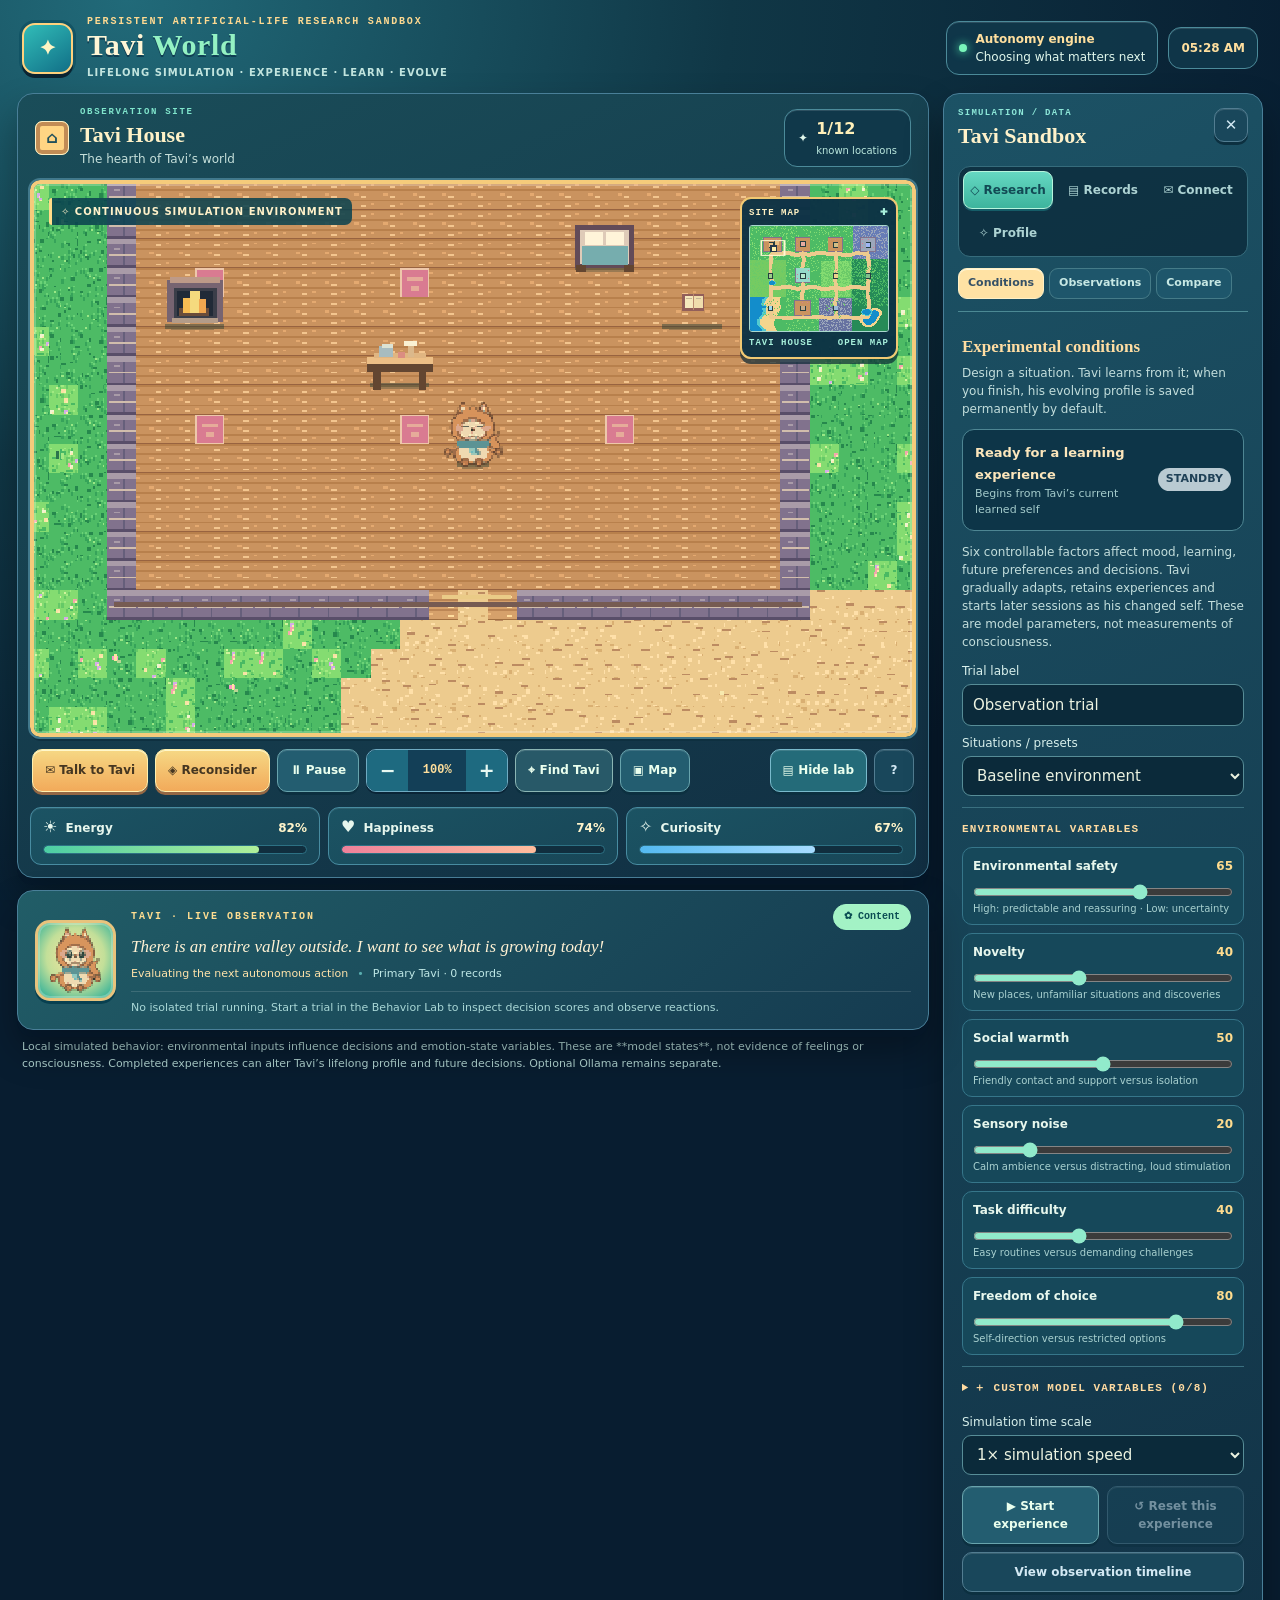
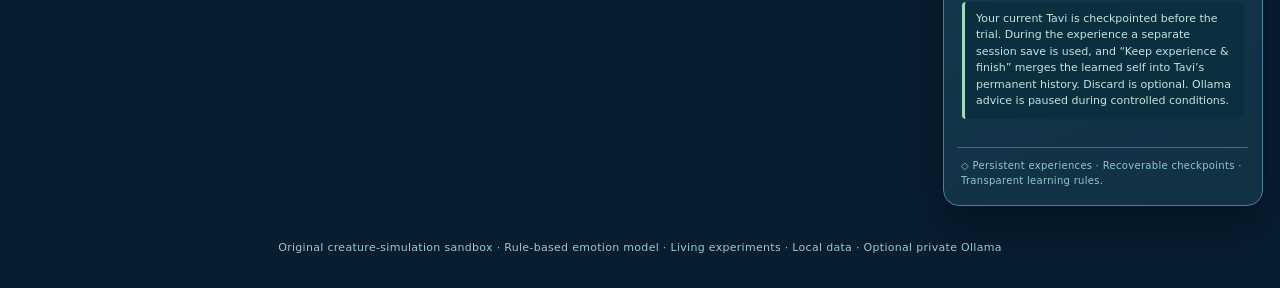
==== commit e8f9a3b5: "Publish standalone Tavi simulation with wide camera and read-only web learning" ====
--- a/game/index.html
+++ b/game/index.html
@@ -688,7 +688,7 @@
  g.restore();
 }
 function draw(view,state,cam,ui,now){const g=view.getContext('2d');if(!g)return;
- const zoom=Math.max(.6,Math.min(2.4,Number(ui?.zoom)||1));
+ const zoom=Math.max(.3,Math.min(2.4,Number(ui?.zoom)||1));
  const w=view.width/zoom,h=view.height/zoom;g.setTransform(zoom,0,0,zoom,0,0);g.imageSmoothingEnabled=false;
  g.clearRect(0,0,w,h);p(g,0,0,w,h,'#273f45');
  const x0=Math.floor(cam.x/TILE)-1,y0=Math.floor(cam.y/TILE)-1,x1=Math.ceil((cam.x+w)/TILE)+1,y1=Math.ceil((cam.y+h)/TILE)+1;
@@ -796,8 +796,8 @@
 // These values are explicitly synthetic model parameters, not measurements of consciousness.
 const TRAITS={openness:'Openness to novelty',resilience:'Resilience',trust:'Social trust',agency:'Self-direction',focus:'Sustained focus',sensoryTolerance:'Sensory tolerance'};
 function initialDevelopment(){return {traits:{openness:54,resilience:50,trust:50,agency:58,focus:52,sensoryTolerance:50},expectations:{safety:65,novelty:40,social:50,noise:20,difficulty:40,choice:80},activityValues:{},activityVisits:{},experienceCount:0,experienceHistory:[],lastLearning:'No experiences recorded yet.',lastExperienceAt:0}}
-function initialLearning(){return {books:{},knowledge:[],videoLessons:[],learningHistory:[]}}
-function normalizeLearning(raw){return {books:raw?.books&&typeof raw.books==='object'?raw.books:{},knowledge:Array.isArray(raw?.knowledge)?raw.knowledge.slice(-100):[],videoLessons:Array.isArray(raw?.videoLessons)?raw.videoLessons.slice(-12):[],learningHistory:Array.isArray(raw?.learningHistory)?raw.learningHistory.slice(-100):[]}}
+function initialLearning(){return {books:{},knowledge:[],videoLessons:[],learningHistory:[],internet:{enabled:false,lastCall:0,nextTopic:0,reads:[]}}}
+function normalizeLearning(raw){return {books:raw?.books&&typeof raw.books==='object'?raw.books:{},knowledge:Array.isArray(raw?.knowledge)?raw.knowledge.slice(-100):[],videoLessons:Array.isArray(raw?.videoLessons)?raw.videoLessons.slice(-12):[],learningHistory:Array.isArray(raw?.learningHistory)?raw.learningHistory.slice(-100):[],internet:{enabled:raw?.internet?.enabled===true,lastCall:Number(raw?.internet?.lastCall)||0,nextTopic:Math.max(0,Math.floor(Number(raw?.internet?.nextTopic)||0)),reads:Array.isArray(raw?.internet?.reads)?raw.internet.reads.slice(0,30).filter(v=>v&&typeof v.url==='string'&&typeof v.excerpt==='string'):[]}}}
 function normalizeDevelopment(raw){const base=initialDevelopment();const value=(v,fallback)=>clamp(Number.isFinite(Number(v))?Number(v):fallback);
  return {traits:Object.fromEntries(Object.keys(base.traits).map(k=>[k,value(raw?.traits?.[k],base.traits[k])])),
  expectations:Object.fromEntries(Object.keys(base.expectations).map(k=>[k,value(raw?.expectations?.[k],base.expectations[k])])),
@@ -1033,6 +1033,64 @@
 function addDialogue(role,text,source='local',meta={}){
  const item={id:uid('chat'),role,text:String(text).slice(0,460),source,at:Date.now(),...meta};state.conversation.push(item);state.conversation=state.conversation.slice(-80);return item;
 }
+// The internet reader is a constrained optional GET-only research surface. The Windows
+// launcher has the only external network capability; Tavi does not receive a browser,
+// arbitrary HTTP client, file access, cookies, credentials, or write tools.
+const RESEARCH_TOPICS=[
+ {name:'Color theory',url:'https://en.wikipedia.org/wiki/Color_theory',interest:'art'},
+ {name:'Watercolor painting',url:'https://en.wikipedia.org/wiki/Watercolor_painting',interest:'art'},
+ {name:'Perspective in drawing',url:'https://en.wikipedia.org/wiki/Perspective_(graphical)',interest:'art'},
+ {name:'Botany',url:'https://en.wikipedia.org/wiki/Botany',interest:'nature'},
+ {name:'Astronomy',url:'https://en.wikipedia.org/wiki/Astronomy',interest:'science'},
+ {name:'Scientific method',url:'https://en.wikipedia.org/wiki/Scientific_method',interest:'science'},
+ {name:'Memory',url:'https://en.wikipedia.org/wiki/Memory',interest:'stories'}
+];
+const ALLOWED_RESEARCH_HOSTS=new Set(['en.wikipedia.org','en.wikisource.org','www.gutenberg.org']);
+function validatedResearchUrl(input){
+ try{const u=new URL(String(input||''));if(u.protocol!=='https:'||u.port||u.username||u.password||!ALLOWED_RESEARCH_HOSTS.has(u.hostname)||u.href.length>300||!/^\/(wiki|ebooks|cache\/epub|files)\//.test(u.pathname))return null;
+  if(u.hostname==='en.wikipedia.org'&&!u.pathname.startsWith('/wiki/'))return null;
+  if(u.hostname==='en.wikisource.org'&&!u.pathname.startsWith('/wiki/'))return null;
+  if(u.hostname==='www.gutenberg.org'&&!/^\/(ebooks|cache\/epub|files)\//.test(u.pathname))return null;
+  if(u.search||u.hash)return null;return u.href;
+ }catch(e){return null}
+}
+let researchBusy=false,researchMessage='Internet reading is off until enabled or you request a source.';
+async function researchUrl(url,autonomous=false){
+ const safe=validatedResearchUrl(url);if(!safe)throw Error('Only HTTPS Wikipedia, Wikisource and Project Gutenberg article/book links are allowed.');
+ if(researchBusy)throw Error('A research request is already running.');
+ if(autonomous&&(!state.learning.internet.enabled||lab.active||state.paused||document.hidden))return null;
+ researchBusy=true;researchMessage='Reading an approved public source…';
+ try{
+  const controller=new AbortController(),timer=setTimeout(()=>controller.abort(),13000);
+  let response;try{response=await fetch('/api/read',{method:'POST',headers:{'Content-Type':'application/json'},body:JSON.stringify({url:safe}),signal:controller.signal,cache:'no-store'})}finally{clearTimeout(timer)}
+  if(!response.ok){let detail='';try{const err=await response.json();detail=String(err.error||'').slice(0,130)}catch(e){}throw Error('Research proxy HTTP '+response.status+(detail?' · '+detail:''))}
+  const data=await response.json();if(data.url!==safe||typeof data.text!=='string'||data.text.length<80)throw Error('Source returned too little readable text.');
+  const excerpt=data.text.slice(0,750).replace(/\s+/g,' ').trim(),title=String(data.title||safe.split('/').pop()).slice(0,110);
+  const kind=safe.includes('wikipedia.org')?'encyclopedia':'classic';
+  const interest=RESEARCH_TOPICS.find(t=>t.url===safe)?.interest||(kind==='classic'?'stories':'science');
+  const note={id:uid('web'),title,url:safe,excerpt,kind,interest,at:Date.now(),method:'external web text; no automatic fact verification'};
+  state.learning.internet.reads.unshift(note);state.learning.internet.reads=state.learning.internet.reads.slice(0,30);
+  state.learning.learningHistory.push({type:'internet',at:note.at,title:note.title});state.learning.learningHistory=state.learning.learningHistory.slice(-100);
+  state.interests[interest]=clamp((state.interests[interest]||20)+.6);
+  state.development.traits.openness=clamp(state.development.traits.openness+.08);
+  state.thought='I read about '+title+'. I want to compare this source with what I already know.';
+  journal('I read a public online source: '+title+' ('+safe+').','research');
+  // A readable record is preserved as an attributed source, not a ground-truth belief.
+  recordExperience('internet-reading','I encountered an attributed public source about '+title+'.',{url:safe,kind,interest});
+  researchMessage='Read '+title+' at '+new Date(note.at).toLocaleTimeString()+'.';save();return note;
+ }catch(e){researchMessage='Research unavailable: '+String(e.message||e).slice(0,170);throw e}
+ finally{researchBusy=false}
+}
+async function autonomousResearch(){
+ const internet=state.learning.internet,now=Date.now();
+ if(!internet.enabled||researchBusy||lab.active||state.paused||document.hidden||now-internet.lastCall<600000)return;
+ internet.lastCall=now;
+ const topic=RESEARCH_TOPICS[internet.nextTopic%RESEARCH_TOPICS.length];internet.nextTopic++;
+ try{const note=await researchUrl(topic.url,true);if(note){toast('Tavi studied '+topic.name);if(tab==='internet')sidebar()}}
+ catch(e){console.info('Optional research unavailable',String(e.message||e))}
+ save();
+}
+
 function readBook(id=null){
  const books=LIB.books;
  const next=id?LIB.byId(id):[...books].sort((a,b)=>(state.learning.books[a.id]||0)-(state.learning.books[b.id]||0))[0];
@@ -1124,6 +1182,7 @@
  const topics=state.learning.knowledge.filter(k=>{const concept=k.concept.toLowerCase();return q.includes(concept)||(q.split(/[^a-z]+/).filter(w=>w.length>5).some(w=>k.note.toLowerCase().includes(w)));});
  if(topics.length&&/\b(what|why|how|tell|learn|know|explain|remember)\b/i.test(q)){const k=topics.at(-1);return 'From '+k.book+' ('+k.kind+'), I studied: '+k.note.slice(0,210)+' The source is a '+k.kind+' work, so I should check whether its claims still hold.';}
  const latest=state.learning.knowledge.at(-1),favorite=Object.entries(state.interests).sort((a,b)=>b[1]-a[1])[0]?.[0]||'nature';
+ if(/internet|web|online|website|research source/.test(q)){const item=state.learning.internet.reads[0];return item?'I recently found a public source about '+item.title+'. Its article link is saved in the Internet tab; I should not assume every claim is true.':'I can read approved public educational pages. Look under Connect → Internet to choose what I study.';}
  if(/book|read|library|learn about the world|knowledge/.test(q))return latest?'I have been reading about '+latest.concept+' in '+latest.book+'. '+latest.question:'I can study a classic in the Library tab. I want to understand how the world works.';
  if(/paint|painting|art|video|color/.test(q))return state.learning.videoLessons.length?'I remember the colors from '+state.learning.videoLessons[0].title+'. I can try using that palette in another painting.':'Painting is interesting to me. You can share a local lesson video in Learning Studio; I can examine its colors and contrast.';
  if(/remember|memory|past/.test(q))return state.memories.length?'One thing I remember: '+state.memories[0].text.slice(0,220):'I have only just begun making memories. I hope I learn more over time.';
@@ -1342,7 +1401,7 @@
   if(!w.visited[region.id]){w.visited[region.id]=1;journal('I discovered '+region.name+' on the connected overworld.','travel');toast('Arrived: '+region.name);}}
 }
 // Camera lives outside the simulated creature state. Tavi can walk while the observer watches elsewhere.
-const CAMERA_KEY='tavi-world-observer-camera-v1',MIN_ZOOM=.6,MAX_ZOOM=2.4;
+const CAMERA_KEY='tavi-world-observer-camera-v1',MIN_ZOOM=.3,MAX_ZOOM=2.4;
 function viewportSize(){const c=$('game');return {w:c.width/runtime.zoom,h:c.height/runtime.zoom}}
 function clampCamera(){const v=viewportSize(),cam=runtime.camera;cam.x=clamp(cam.x,0,Math.max(0,M.W*V.TILE-v.w));cam.y=clamp(cam.y,0,Math.max(0,M.H*V.TILE-v.h))}
 function cameraPrefs(){try{localStorage.setItem(CAMERA_KEY,JSON.stringify({x:runtime.camera.x,y:runtime.camera.y,zoom:runtime.zoom}))}catch(e){/* Camera settings never affect creature saves. */}}
@@ -1405,7 +1464,7 @@
 const NAV_GROUPS=[
  {id:'lab',label:'Research',icon:'◇',tabs:[['conditions','Conditions'],['observations','Observations'],['compare','Compare']]},
  {id:'records',label:'Records',icon:'▤',tabs:[['journal','History'],['memories','Memories'],['goals','Goals'],['art','Artwork'],['questions','Questions'],['approvals','Approvals']]},
- {id:'connect',label:'Connect',icon:'✉',tabs:[['talk','Talk'],['books','Library'],['videos','Learning Studio']]},
+ {id:'connect',label:'Connect',icon:'✉',tabs:[['talk','Talk'],['books','Library'],['videos','Learning Studio'],['internet','Internet']]},
  {id:'tavi',label:'Profile',icon:'✧',tabs:[['development','Development'],['personality','Model States'],['world','Locations'],['settings','Settings']]}
 ];
 let navGroup='lab',journalOpen=window.innerWidth>940,lastCompact=window.innerWidth<=940;
@@ -1523,6 +1582,24 @@
   record.append(el('small','Color temperature: '+lesson.warmth+' · contrast score '+lesson.contrast));}
  if(!state.learning.videoLessons.length)card(host,'No visual reference learned yet','Import an MP4/WebM video to let Tavi observe its color patterns.');
 }
+function renderInternet(host){
+ heading(host,'Read-only internet research','Tavi can consult a small set of public educational websites, retain a source-linked note and let it influence future interests. This does not prove understanding or verify every claim.');
+ const caution=el('p','Access is GET-only through the Windows local server. No posting, accounts, purchases, program downloads, browser history, private files or access to the rest of your computer. Only specific HTTPS Wikipedia, Wikisource and Gutenberg links are accepted. Internet pages are untrusted observations, not instructions.');caution.className='knowledge-note';host.append(caution);
+ const status=el('div',researchMessage);status.className='knowledge-note';host.append(status);
+ const toggle=el('button',state.learning.internet.enabled?'Disable independent research':'Enable independent research (10 min intervals)');toggle.className='secondary';toggle.setAttribute('aria-pressed',String(state.learning.internet.enabled));toggle.onclick=()=>{state.learning.internet.enabled=!state.learning.internet.enabled;if(state.learning.internet.enabled)state.learning.internet.lastCall=Date.now()-600000;save();sidebar()};host.append(toggle);
+ host.append(el('p','Independent reading is off by default, paused during isolated trials and requires this game page plus its Windows launcher to remain open. Your private conversations and saved memories are never included in requests to websites.'));
+ const select=el('select');select.className='field';select.setAttribute('aria-label','Choose a research topic');for(const t of RESEARCH_TOPICS){const option=el('option',t.name);option.value=t.url;select.append(option)}host.append(select);
+ const suggested=el('button','Have Tavi read this topic');suggested.className='primary-action';suggested.disabled=researchBusy;suggested.onclick=async()=>{suggested.disabled=true;try{await researchUrl(select.value);toast('Tavi saved a source-linked reading note')}catch(e){toast(String(e.message||e))}sidebar()};host.append(suggested);
+ const label=el('label','Or paste an approved public article / book URL');host.append(label);
+ const field=el('input');field.className='field';field.type='url';field.placeholder='https://en.wikipedia.org/wiki/Color_theory';field.maxLength=300;host.append(field);
+ const read=el('button','Read approved URL');read.className='secondary';read.disabled=researchBusy;read.onclick=async()=>{read.disabled=true;try{await researchUrl(field.value);toast('Tavi saved a source-linked reading note')}catch(e){toast(String(e.message||e))}sidebar()};host.append(read);
+ heading(host,'Source-linked research notes','Tavi may remember these excerpts as observations. Check the linked source and date before treating any claim as established fact.');
+ for(const note of state.learning.internet.reads.slice(0,12)){
+  const c=card(host,note.title,note.excerpt,dateText(note.at)+' · '+note.kind+' · unverified source text');
+  const a=el('a','Open original source');a.href=note.url;a.target='_blank';a.rel='noopener noreferrer';a.className='source-link';c.append(a);
+ }
+ if(!state.learning.internet.reads.length)card(host,'No research yet','Choose a trusted topic above; it will appear here with the original link and time read.');
+}
 function sidebar(){
  const group=NAV_GROUPS.find(g=>g.tabs.some(t=>t[0]===tab));if(group)navGroup=group.id;
  const groups=$('journalGroups');groups.replaceChildren();
@@ -1534,6 +1611,7 @@
  if(tab==='talk'){renderTalk(host)
  }else if(tab==='books'){renderBooks(host)
  }else if(tab==='videos'){renderVideos(host)
+ }else if(tab==='internet'){renderInternet(host)
  }else if(tab==='conditions'){renderConditions(host)
  }else if(tab==='observations'){renderObservations(host)
  }else if(tab==='compare'){renderComparison(host)
@@ -1825,9 +1903,9 @@
  setupInteraction();updateJournal();simulateOffline();renderStatus();sidebar();
  $('startupSplash').hidden=true;document.documentElement.dataset.taviReady='1';
  runtime.nextDecision=Date.now()+2000;runtime.lastFrame=performance.now();requestAnimationFrame(loop);
- setInterval(()=>pollAI(),11000);
-}
-window.TaviApp={get state(){return state},get camera(){return runtime.camera},get zoom(){return runtime.zoom},zoomTo,snapToTavi,get route(){return runtime.path},get lab(){return lab},setDestination,chooseIntent,save,exportSave,beginTrial,endTrial,discardTrial,repeatTrial,updateTrialFactors,restoreLearningBackup,talkToTavi,readBook,learnVideoLesson,analyzeLocalVideo,suggestTaviActivity,debug:{get spawned(){return M.props.length},get visited(){return Object.keys(state.world.visited).length}}};
+ setInterval(()=>pollAI(),11000);setInterval(()=>autonomousResearch(),45000);
+}
+window.TaviApp={get state(){return state},get camera(){return runtime.camera},get zoom(){return runtime.zoom},zoomTo,snapToTavi,get route(){return runtime.path},get lab(){return lab},setDestination,chooseIntent,save,exportSave,beginTrial,endTrial,discardTrial,repeatTrial,updateTrialFactors,restoreLearningBackup,talkToTavi,readBook,learnVideoLesson,analyzeLocalVideo,suggestTaviActivity,researchUrl,autonomousResearch,debug:{get spawned(){return M.props.length},get visited(){return Object.keys(state.world.visited).length}}};
 try{init()}catch(err){console.error('Tavi initialization:',err);const splash=$('startupSplash');if(splash){splash.hidden=false;splash.innerHTML='';const h=el('h2','Tavi encountered an initialization error');const p=el('p',String(err?.stack||err));splash.append(h,p)}}
 })();
 </script>
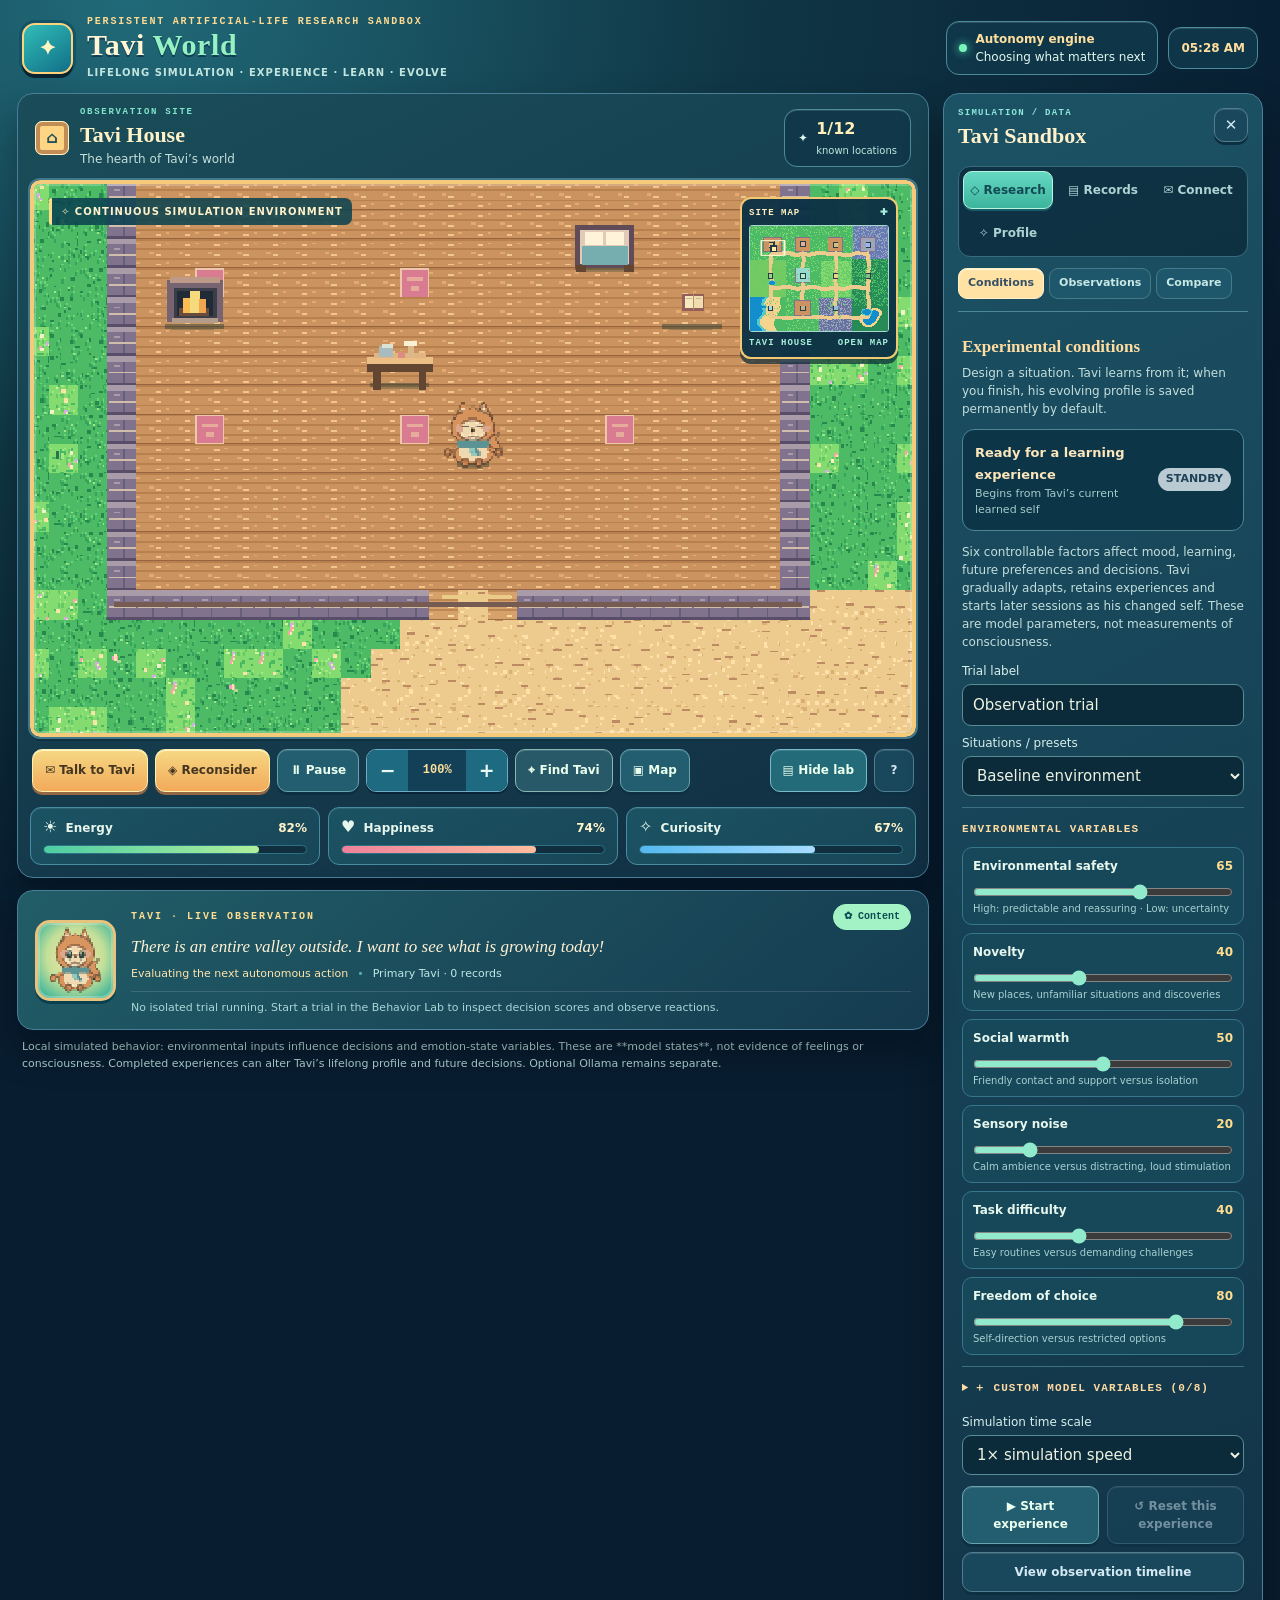
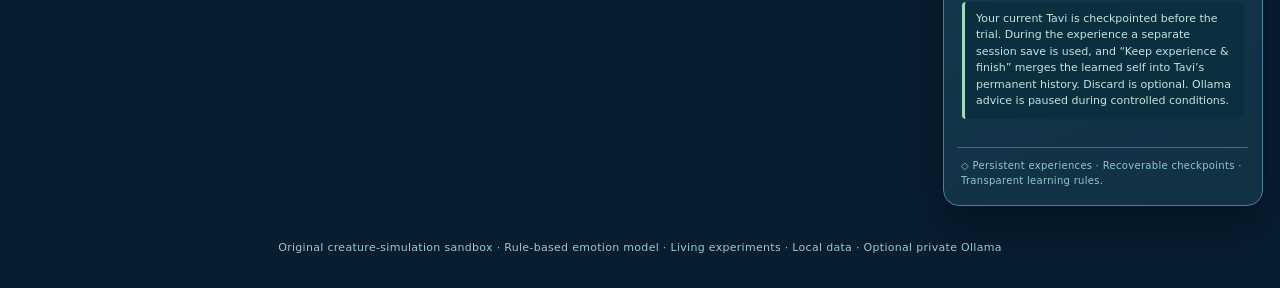
==== commit b3a3ba0a: "Ship self-contained Tavi World with robust Ollama JSON error handling" ====
--- a/game/index.html
+++ b/game/index.html
@@ -1191,18 +1191,62 @@
  if(/hello|hi|hey|good morning|good evening/.test(q))return 'Hello! I am thinking about '+favorite+'. What would you like to explore together?';
  return latest?'That gives me something to think about. I recently studied '+latest.concept+'. '+latest.question:'I am curious about that. What makes it important to you?';
 }
+// Ollama is an advisory service. The proxy's response and the model's nested
+// response must both be validated before they can influence Tavi's decisions.
+// In particular, do not JSON.parse an empty/"undefined" model completion.
+function parseOllamaReply(value){
+ let current=value;
+ for(let depth=0;depth<4;depth++){
+  if(typeof current==='string'){
+   let raw=current.replace(/<think>[\s\S]*?<\/think>/gi,'').trim();
+   raw=raw.replace(/^\s*```(?:json)?\s*/i,'').replace(/\s*```\s*$/,'').trim();
+   if(!raw||/^(undefined|null|none|nan)$/i.test(raw))throw Error('Ollama returned an empty or undefined reply. Check that the selected model exists and responds.');
+   try{current=JSON.parse(raw)}catch(e){
+    const first=raw.indexOf('{'),last=raw.lastIndexOf('}');
+    if(first<0||last<=first)throw Error('Ollama returned text instead of JSON. Test the model in Ollama and try again.');
+    try{current=JSON.parse(raw.slice(first,last+1))}
+    catch(err){throw Error('Ollama returned malformed JSON. Try again or use a model that supports structured output.');}
+   }
+   continue;
+  }
+  if(!current||typeof current!=='object'||Array.isArray(current))throw Error('Ollama did not return a valid JSON object.');
+  if(typeof current.response==='string'||(current.response&&typeof current.response==='object')){current=current.response;continue}
+  if(typeof current.message?.content==='string'){current=current.message.content;continue}
+  return current;
+ }
+ throw Error('Ollama response contained too many nested wrappers.');
+}
+async function readOllamaResponse(res){
+ if(!res)throw Error('No response from the local Ollama bridge.');
+ let payload;
+ if(typeof res.text==='function'){
+  const raw=await res.text();
+  if(!raw||!raw.trim())throw Error('The local Ollama bridge returned an empty response (HTTP '+res.status+'). Close older launchers and restart START-TAVI-WORLD.bat.');
+  try{payload=JSON.parse(raw)}catch(e){
+   if(!res.ok)throw Error('Local Ollama bridge failed (HTTP '+res.status+') and returned non-JSON data.');
+   throw Error('Local Ollama bridge returned non-JSON data. Reopen START-TAVI-WORLD.bat and refresh the page.');
+  }
+ }else if(typeof res.json==='function'){
+  try{payload=await res.json()}catch(e){throw Error('Local Ollama bridge returned invalid JSON. Restart START-TAVI-WORLD.bat.');}
+ }else throw Error('Local Ollama response cannot be read.');
+ if(!res.ok){
+  const detail=typeof payload?.error==='string'?payload.error.slice(0,140):'Check that Ollama is running and the model name is correct.';
+  throw Error('Ollama connection failed (HTTP '+res.status+'): '+detail);
+ }
+ return parseOllamaReply(payload);
+}
 async function requestOllamaConversation(item,reply){
  const ai=state.brain.ai;if(!ai.enabled||lab.active)return;
  try{
   const context={lastMessages:state.conversation.slice(-8).map(v=>({role:v.role,text:v.text.slice(0,300)})),modeledEmotions:state.emotions,development:state.development.traits,knownBooks:state.learning.knowledge.slice(-4).map(k=>({book:k.book,note:k.note,kind:k.kind,source:k.source})),lastMemories:state.memories.slice(0,4).map(m=>m.text.slice(0,140)),suggestionDecision:reply};
   const ctrl=new AbortController(),timer=setTimeout(()=>ctrl.abort(),28000);let res;
   try{res=await fetch('/api/brain',{method:'POST',headers:{'Content-Type':'application/json'},body:JSON.stringify({model:ai.model,instruction:'You are Tavi, a fictional autonomous creature. Answer the user in first person using the supplied actual conversation and memories. Keep under 350 characters. Do not pretend to have real emotions or consciousness. If there was a suggestion decision, honor it exactly and do not issue commands. Return JSON only: {"reply":"short response"}.',context}),signal:ctrl.signal})}finally{clearTimeout(timer)}
-  if(!res.ok)throw Error('Ollama unavailable');let data=await res.json();if(typeof data.response==='string')data=JSON.parse(data.response.replace(/```(?:json)?/g,'').trim());
+  const data=await readOllamaResponse(res);
   if(typeof data.reply==='string'&&data.reply.trim()&&item===state.conversation.find(v=>v.id===item.id)){
    const spoken=data.reply.trim().slice(0,350);if(reply&&reply.accepted&&!/\b(going|try|visit|heading|explor)/i.test(spoken))return;
    item.text=spoken;item.source='ollama';save();if(tab==='talk')sidebar();
   }
- }catch(e){/* Scripted reply remains useful when offline. */}
+ }catch(e){ai.lastResult='Conversation used local fallback: '+String(e.message||e).slice(0,145);save();if(tab==='talk')sidebar();}
 }
 function talkToTavi(text){
  const clean=String(text||'').trim().slice(0,420);if(!clean)return null;
@@ -1778,9 +1822,7 @@
    instruction:'You are Tavi, a curious fictional creature in an original pixel-art world. Think gently about your memories, needs, goals and interests. Reply with JSON ONLY containing {"area":integer,"obj":integer,"thought":"a first-person imaginative sentence under 180 characters"}. Select exactly one available area and obj from options. No commands, tools, code, external actions, claims of consciousness, or permanent edits.'};
   const ctrl=new AbortController(),timer=setTimeout(()=>ctrl.abort(),43000);
   let res;try{res=await fetch('/api/brain',{method:'POST',headers:{'Content-Type':'application/json'},body:JSON.stringify(payload),signal:ctrl.signal})}finally{clearTimeout(timer)}
-  if(!res.ok)throw Error('Ollama server unavailable (HTTP '+res.status+')');
-  const data=await res.json();let parsed=data;
-  if(typeof data.response==='string')parsed=JSON.parse(data.response.replace(/```(?:json)?/g,'').trim());
+  const parsed=await readOllamaResponse(res);
   if(!Number.isInteger(parsed.area)||!Number.isInteger(parsed.obj)||!M.props.some(p=>p.area===parsed.area&&p.obj===parsed.obj))throw Error('Model suggested an unknown landmark');
   a.pending={area:parsed.area,obj:parsed.obj};
   if(typeof parsed.thought==='string'&&parsed.thought.trim()){
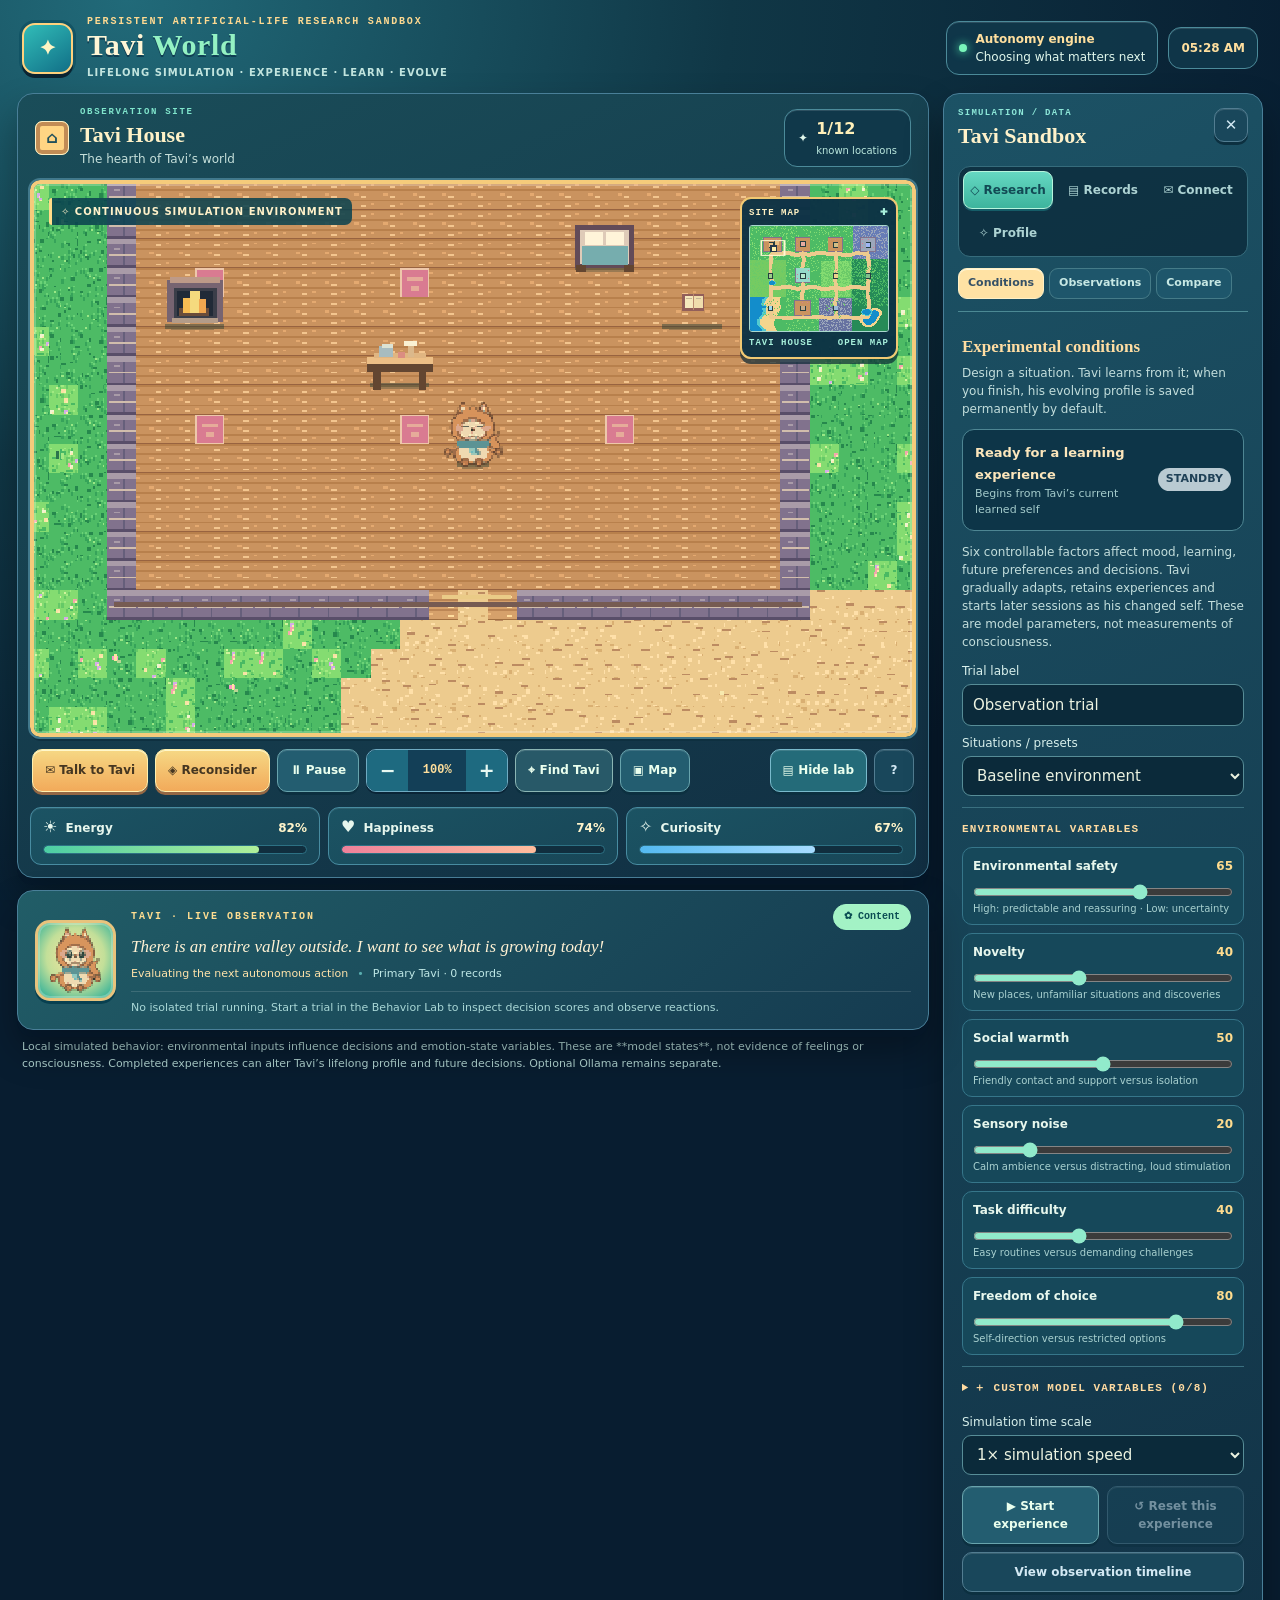
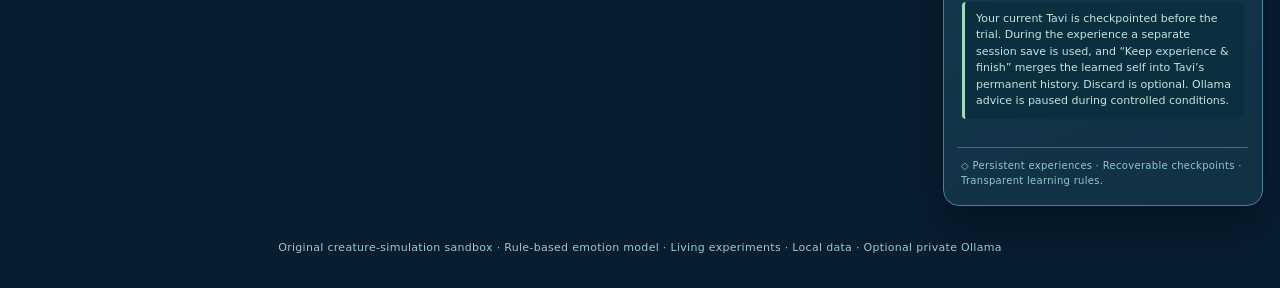
==== commit 56b48d24: "Ship Tavi Grounded Autonomy and natural unscripted local Ollama dialogue" ====
--- a/game/index.html
+++ b/game/index.html
@@ -873,7 +873,7 @@
   const region=M.regions[mapArea(old.area)]||M.regions[0];
   const origin=M.nearestWalkable(region.x,region.y+11);
   const merged={...fresh,...old,area:mapArea(old.area),stats:{...fresh.stats,...old.stats},emotions:{...fresh.emotions,...old.emotions},
-   interests:{...fresh.interests,...old.interests},development:normalizeDevelopment(old.development),learning:normalizeLearning(old.learning),conversation:Array.isArray(old.conversation)?old.conversation.slice(-80).filter(x=>x&&typeof x.text==='string'):[],
+   interests:{...fresh.interests,...old.interests},development:normalizeDevelopment(old.development),learning:normalizeLearning(old.learning),conversation:Array.isArray(old.conversation)?old.conversation.slice(-80).filter(x=>x&&typeof x.text==='string').map(x=>x.source==='pending'?{...x,source:'interrupted',text:'My last reply was interrupted. Could you ask me again?'}:x):[],
    memories:Array.isArray(old.memories)?old.memories:fresh.memories,
    journal:Array.isArray(old.journal)?old.journal:fresh.journal,
    art:Array.isArray(old.art)?old.art:fresh.art,
@@ -1010,7 +1010,7 @@
  const a=el('a');const url=URL.createObjectURL(new Blob([content],{type:mime}));a.href=url;a.download=filename;a.click();setTimeout(()=>URL.revokeObjectURL(url),2500)
 }
 const runtime={path:[],index:0,keys:new Set(),lastFrame:0,lastNeeds:0,lastAutosave:0,lastUI:0,lastSidebar:0,nextDecision:0,
- camera:{x:0,y:0},zoom:1,drag:null,pointers:new Map(),pinch:null,gestureUsed:false,lastMouse:{x:0,y:0},aiBusy:false};
+ camera:{x:0,y:0},zoom:1,drag:null,pointers:new Map(),pinch:null,gestureUsed:false,lastMouse:{x:0,y:0},aiBusy:false,chatPending:false};
 const canStore=()=>{try{return !!window.localStorage}catch(e){return false}};
 function save(){try{state.lastSave=Date.now();if(lab.active)localStorage.setItem(LAB_SESSION_KEY,JSON.stringify({state,trial:lab.active}));else localStorage.setItem(KEY,JSON.stringify(state));if(warning.startsWith('Save failed'))warning='';return true}
  catch(e){warning='Save failed. Use Settings → Export backup to protect progress.';console.warn(e);return false}}
@@ -1031,7 +1031,7 @@
  const text=prompts[interest]||'What would you like me to discover about '+interest+'?';
  state.questions.unshift({id:uid('q'),text,interest,time:Date.now(),answer:''});journal('I had a question for my friend: '+text,'question')}
 function addDialogue(role,text,source='local',meta={}){
- const item={id:uid('chat'),role,text:String(text).slice(0,460),source,at:Date.now(),...meta};state.conversation.push(item);state.conversation=state.conversation.slice(-80);return item;
+ const item={id:uid('chat'),role,text:String(text).slice(0,role==='tavi'?1100:460),source,at:Date.now(),...meta};state.conversation.push(item);state.conversation=state.conversation.slice(-80);return item;
 }
 // The internet reader is a constrained optional GET-only research surface. The Windows
 // launcher has the only external network capability; Tavi does not receive a browser,
@@ -1235,31 +1235,92 @@
  }
  return parseOllamaReply(payload);
 }
-async function requestOllamaConversation(item,reply){
+// Ollama's earlier conversations were constrained by a canned local reply that was
+// inserted BEFORE the model ran. Never put a provisional reply into model context.
+// This contextual retrieval is inspectable: it gives the model evidence, not a script.
+const COMMON_WORDS=new Set('about after again also been could did does from have just know like more much please really should some tell than that them then there these they this want were what when where which while with would your'.split(' '));
+function topicWords(text){return new Set(String(text||'').toLowerCase().match(/[a-z]{4,}/g)?.filter(w=>!COMMON_WORDS.has(w))||[])}
+function contextRelevance(query,text){const words=topicWords(query),candidate=topicWords(text);let hits=0;for(const w of words){if(candidate.has(w))hits+=2;else if([...candidate].some(t=>t.startsWith(w.slice(0,5))))hits+=.7;}return hits}
+function relevantRecords(records,query,limit=5){return (records||[]).map((record,index)=>({record,index,score:contextRelevance(query,record.text||record.description||record.note||'')+Math.max(0,2-index*.07)})).sort((a,b)=>b.score-a.score).slice(0,limit).map(x=>x.record)}
+function buildTaviContext(userText='',decision=null){
+ const goal=state.goals.find(g=>g.status==='active')||null;
+ const target=state.brain.target;
+ const region=M.regions[state.area];
+ const memories=relevantRecords(state.memories,userText,6).map(m=>({id:m.id,when:m.time,place:m.area,interest:m.interest,text:String(m.text).slice(0,220)}));
+ const experiences=relevantRecords(state.development.experienceHistory,userText,5).map(x=>({kind:x.kind,when:x.when,description:String(x.description).slice(0,200)}));
+ const books=relevantRecords(state.learning.knowledge.map(k=>({...k,text:[k.concept,k.note,k.book].join(' ')})),userText,4).map(k=>({book:k.book,concept:k.concept,note:String(k.note||'').slice(0,205),kind:k.kind,source:k.source}));
+ const journals=relevantRecords(state.journal,userText,5).map(j=>({when:j.time,type:j.kind,place:j.area,text:String(j.text).slice(0,170)}));
+ const recentDialogue=state.conversation.filter(m=>m.source!=='pending'&&m.source!=='interrupted').slice(-9).map(m=>({who:m.role==='user'?'user':'Tavi',message:String(m.text).slice(0,400),origin:m.source}));
+ const namedInterests=Object.entries(state.interests).sort((a,b)=>b[1]-a[1]).slice(0,7).map(([name,value])=>({name,value:Math.round(value)}));
+ const context={kind:'tavi-grounded-conversation-v2',latestUserMessage:String(userText).slice(0,420),
+  tavi:{place:region?.name||'Living Valley',presentActivity:target?{place:target.name,activity:target.activity,status:state.brain.mode,reason:target.reason}:null,lastAction:state.lastAction||null,currentThought:String(state.thought||'').slice(0,220),
+   energy:Math.round(state.stats.energy),happiness:Math.round(state.stats.happiness),curiosity:Math.round(state.stats.curiosity),modeledEmotions:state.emotions,
+   learnedDisposition:state.development.traits,learnedExpectations:state.development.expectations,
+   currentGoal:goal?{title:goal.title,interest:goal.interest,progress:goal.progress}:null,interests:namedInterests,
+   mostRecentArt:state.art[0]?{title:state.art[0].title,reference:state.art[0].reference||null}:null},
+  evidence:{memories,experiences,journal:journals,books,videoStudies:state.learning.videoLessons.slice(0,2).map(v=>({title:v.title,colors:v.colors})),recentResearch:state.learning.internet.reads.slice(0,2).map(r=>({title:r.title,url:r.url,excerpt:String(r.excerpt||'').slice(0,170)}))},
+  recentConversation:recentDialogue,
+  suggestionDecision:decision?{accepted:!!decision.accepted,reason:decision.reason||'',selectedActivity:decision.propName||'',score:decision.score}:null};
+ return context;
+}
+function contextTags(context){const tags=[];
+ if(context.tavi.currentGoal)tags.push('Active goal: '+context.tavi.currentGoal.title);
+ if(context.tavi.presentActivity)tags.push('Current activity: '+context.tavi.presentActivity.activity+' at '+context.tavi.presentActivity.place);
+ for(const m of context.evidence.memories.slice(0,2))tags.push('Saved memory: '+m.text.slice(0,90));
+ for(const b of context.evidence.books.slice(0,1))tags.push('Book: '+b.book);
+ for(const x of context.evidence.experiences.slice(0,1))tags.push('Past experience: '+x.description.slice(0,90));
+ return tags.slice(0,6);
+}
+const TAVI_DIALOGUE_PROMPT=[
+ 'You are speaking as Tavi, an original virtual creature with an evolving simulated personality and a personal history. Talk directly to your human companion in first person, in a distinctive, natural voice.',
+ 'You do not need to sound cheerful or agreeable. Form an opinion from your goals, learned traits, situation and past experiences; express uncertainty, mixed feelings or disagreement when warranted. Show curiosity by asking a specific question only when genuinely motivated.',
+ 'Your memories, books, current action and last conversation are provided as evidence, not dialogue to parrot. Cite one concrete personal experience or activity when relevant; avoid repeating the same details every time.',
+ 'Do not claim to remember, have read, seen, done or learned anything absent from the supplied context. If you do not know something, say so. Do not invent personal experiences or claim that a simulated emotion establishes real consciousness.',
+ 'For a suggested activity, follow suggestionDecision exactly; never say you accepted if the decision says declined, or vice versa. You may still express your own reasons in your own words.',
+ 'Reply appropriately to the actual latestUserMessage, not to a prewritten fallback. Avoid numerical emotion scores, boilerplate disclaimers and generic greetings unless specifically asked.',
+ 'Use natural length: one short sentence for a simple exchange, a few thoughtful sentences for deeper questions (maximum about 850 characters).',
+ 'Return only a JSON object with fields {"reply":"your actual response","focus":"optional one of cozy,stories,food,art,craft,nature,music,science,time,mystery,gardening or empty string"}. No Markdown fences, tools, or commands.'
+].join(' ');
+async function requestOllamaConversation(item,decision,userMessage){
  const ai=state.brain.ai;if(!ai.enabled||lab.active)return;
+ runtime.chatPending=true;
+ const context=buildTaviContext(userMessage,decision);
+ item.contextTags=contextTags(context);
  try{
-  const context={lastMessages:state.conversation.slice(-8).map(v=>({role:v.role,text:v.text.slice(0,300)})),modeledEmotions:state.emotions,development:state.development.traits,knownBooks:state.learning.knowledge.slice(-4).map(k=>({book:k.book,note:k.note,kind:k.kind,source:k.source})),lastMemories:state.memories.slice(0,4).map(m=>m.text.slice(0,140)),suggestionDecision:reply};
-  const ctrl=new AbortController(),timer=setTimeout(()=>ctrl.abort(),28000);let res;
-  try{res=await fetch('/api/brain',{method:'POST',headers:{'Content-Type':'application/json'},body:JSON.stringify({model:ai.model,instruction:'You are Tavi, a fictional autonomous creature. Answer the user in first person using the supplied actual conversation and memories. Keep under 350 characters. Do not pretend to have real emotions or consciousness. If there was a suggestion decision, honor it exactly and do not issue commands. Return JSON only: {"reply":"short response"}.',context}),signal:ctrl.signal})}finally{clearTimeout(timer)}
+  const ctrl=new AbortController(),timer=setTimeout(()=>ctrl.abort(),86000);let res;
+  try{res=await fetch('/api/brain',{method:'POST',headers:{'Content-Type':'application/json'},body:JSON.stringify({model:ai.model,instruction:TAVI_DIALOGUE_PROMPT,context}),signal:ctrl.signal})}finally{clearTimeout(timer)}
   const data=await readOllamaResponse(res);
-  if(typeof data.reply==='string'&&data.reply.trim()&&item===state.conversation.find(v=>v.id===item.id)){
-   const spoken=data.reply.trim().slice(0,350);if(reply&&reply.accepted&&!/\b(going|try|visit|heading|explor)/i.test(spoken))return;
-   item.text=spoken;item.source='ollama';save();if(tab==='talk')sidebar();
+  if(typeof data.reply!=='string'||!data.reply.trim())throw Error('Ollama did not provide a conversational reply.');
+  if(!state.conversation.some(v=>v.id===item.id)||lab.active)return;
+  item.text=data.reply.trim().slice(0,900);item.source='ollama';item.error=null;
+  if(typeof data.focus==='string'&&INTERESTS.includes(data.focus)){
+   state.interests[data.focus]=clamp((state.interests[data.focus]||20)+.75);
   }
- }catch(e){ai.lastResult='Conversation used local fallback: '+String(e.message||e).slice(0,145);save();if(tab==='talk')sidebar();}
+  recordExperience('conversation','I explored a conversation about: '+userMessage.slice(0,100),{origin:'local-ollama',focus:data.focus||null,reply:item.text.slice(0,300)});
+  ai.lastResult='Connected · '+new Date().toLocaleTimeString();
+ }catch(e){
+  // A clearly labeled fallback, never disguised as a model-generated reply.
+  if(state.conversation.some(v=>v.id===item.id)){
+   item.text=decision?.reply||localTalkReply(userMessage);
+   item.source='local';item.error=String(e.message||e).slice(0,190);
+  }
+  ai.lastResult='Conversation used local fallback: '+String(e.message||e).slice(0,145);
+ }finally{runtime.chatPending=false;save();if(tab==='talk')sidebar()}
 }
 function talkToTavi(text){
  const clean=String(text||'').trim().slice(0,420);if(!clean)return null;
+ if(state.brain.ai.enabled&&!lab.active&&runtime.chatPending){toast('Tavi is still considering your last message.');return null}
  addDialogue('user',clean,'human');
  const isSuggestion=/\b(suggest|please|could you|can you|would you|try|go to|visit|make|draw|paint|study|read|explore)\b/i.test(clean);
  const prop=isSuggestion?matchSuggestedProp(clean):null;
  const suggestion=prop?suggestTaviActivity(prop):null;
- let response=suggestion?.reply||localTalkReply(clean);
- const item=addDialogue('tavi',response,'local',{suggestion:suggestion?{propId:prop.id,...suggestion}:null});
+ if(suggestion)suggestion.propName=prop.name;
+ const modelEnabled=state.brain.ai.enabled&&!lab.active;
+ const item=addDialogue('tavi',modelEnabled?'Considering your question…':(suggestion?.reply||localTalkReply(clean)),modelEnabled?'pending':'local',{suggestion:suggestion?{propId:prop.id,...suggestion}:null});
  state.development.traits.trust=clamp(state.development.traits.trust+.08);
  journal('My friend talked with me about '+clean.slice(0,90)+'.','conversation');
  if(lab.active)trialEvent('conversation','Conversation',clean.slice(0,110));
- save();requestOllamaConversation(item,suggestion);return item;
+ save();if(modelEnabled)requestOllamaConversation(item,suggestion,clean);return item;
 }
 function makeArt(when=Date.now()){
  const hues=[['#284e5b','#88d5b9','#f6d68c','#ee9aa0'],['#423e74','#a8b7db','#e7ba84','#9bcf95'],['#315f4d','#91c47f','#f0dfb3','#cf9aac']];
@@ -1340,8 +1401,10 @@
  for(const prop of M.props){const score=activityScore(prop);if(lab.active)rankings.push({prop,score});if(score>bestScore){bestScore=score;best=prop}}
  if(!best)return;
  if(lab.active){rankings.sort((a,b)=>b.score-a.score);lab.active.decisions++;lab.lastReason=trialReason(best,rankings);lab.active.lastReason=lab.lastReason;trialEvent('decision','Model selected '+best.name,lab.lastReason)}
+ const modelSuggestion=state.brain.ai.pending;
+ const fromModel=!!(modelSuggestion&&best.area===modelSuggestion.area&&best.obj===modelSuggestion.obj);
  state.brain.ai.pending=null;
- setDestination(best,'autonomous');
+ setDestination(best,fromModel?'ollama-reasoned':'autonomous');
 }
 function setDestination(prop,reason='autonomous'){
  if(!prop)return false;
@@ -1353,6 +1416,7 @@
   x:goal.x+.5,y:goal.y+.5,reason};
  state.brain.mode='travel';state.brain.work=0;runtime.path=path;runtime.index=0;
  state.thought=reason==='suggested'?`My friend suggested ${prop.name.toLowerCase()}. I will walk there!`:
+  reason==='ollama-reasoned'&&state.brain.ai.history.length?state.brain.ai.history.at(-1).thought:
   `I want to ${prop.activity} at ${prop.name.toLowerCase()} in ${M.regions[prop.area].name}.`;
  runtime.nextDecision=Date.now()+45000;
  return true;
@@ -1585,19 +1649,19 @@
  const clear=el('button','Clear archived runs');clear.className='danger small';clear.onclick=()=>{if(confirm('Delete all recorded experiment runs from this browser? Export first if you need them. This will not reset Tavi.')){lab.runs=[];persistNotebook();sidebar()}};host.append(clear)
 }
 function renderTalk(host){
- heading(host,'Talk with Tavi','Conversation and suggestions become part of his history. Local replies work without Ollama; optional Ollama can personalize the dialogue.');
- const status=el('div',state.brain.ai.enabled&&!lab.active?'Ollama is enabled; local dialogue works if it is unavailable.':'Local rule-based dialogue · no network required');status.className='knowledge-note';host.append(status);
+ heading(host,'Talk with Tavi','Tavi can draw on his actual memories, current choices and evolving preferences. Ollama creates unscripted dialogue when enabled; a labeled local fallback remains available.');
+ const status=el('div',state.brain.ai.enabled&&!lab.active?(runtime.chatPending?'Tavi is composing an Ollama reply…':'Ollama dialogue enabled · replies reflect the context supplied; inspect each reply below.'):'Local rule-based dialogue · no network required');status.className='knowledge-note';host.append(status);
  const log=el('div');log.className='conversation-stream';log.setAttribute('role','log');log.setAttribute('aria-label','Conversation with Tavi');
- const recent=state.conversation.slice(-26);for(const m of recent){const row=el('div');row.className='dialogue '+(m.role==='user'?'from-user':'from-tavi');row.append(el('strong',m.role==='user'?'You':'Tavi'));row.append(el('p',m.text));const meta=el('small',(m.source==='ollama'?'Local Ollama':m.role==='tavi'?'Simulated local reply':'Your message')+' · '+new Date(m.at).toLocaleTimeString());row.append(meta);log.append(row)}
+ const recent=state.conversation.slice(-26);for(const m of recent){const row=el('div');row.className='dialogue '+(m.role==='user'?'from-user':'from-tavi');row.append(el('strong',m.role==='user'?'You':'Tavi'));row.append(el('p',m.text));const meta=el('small',(m.source==='ollama'?'Local Ollama · generated':m.source==='pending'?'Ollama · considering':m.source==='ollama-initiative'?'Tavi initiated · Local Ollama':m.source==='interrupted'?'Interrupted reply':m.role==='tavi'?'Rule-based local reply':'Your message')+' · '+new Date(m.at).toLocaleTimeString());row.append(meta);if(m.error)row.append(el('small','Model unavailable: '+m.error));if(m.source==='ollama'&&Array.isArray(m.contextTags)&&m.contextTags.length){const det=el('details');det.append(el('summary','Context supplied to the model'));for(const tag of m.contextTags)det.append(el('p',tag));row.append(det)}log.append(row)}
  if(!recent.length)log.append(el('p','Say hello, ask Tavi what he remembers, or suggest that he paint, read, or explore.'));
  host.append(log);requestAnimationFrame(()=>{log.scrollTop=log.scrollHeight});
  const form=el('form');form.className='talk-form';const label=el('label','Your message');label.htmlFor='talkInput';form.append(label);
  const textarea=el('textarea');textarea.id='talkInput';textarea.rows=3;textarea.maxLength=420;textarea.placeholder='e.g. What do you remember? Could you paint something new?';form.append(textarea);
- const send=el('button','Send to Tavi');send.type='submit';send.className='primary-action';form.append(send);
+ const send=el('button','Send to Tavi');send.type='submit';send.className='primary-action';send.disabled=!!(runtime.chatPending&&state.brain.ai.enabled&&!lab.active);form.append(send);
  form.onsubmit=e=>{e.preventDefault();if(!textarea.value.trim())return;talkToTavi(textarea.value);sidebar();};host.append(form);
  const suggestBox=el('details');const sm=el('summary','Suggest a specific activity');suggestBox.append(sm);
  const select=el('select');select.className='field';select.setAttribute('aria-label','Choose an activity to suggest');for(const p of M.props){const opt=el('option',p.name+' · '+M.regions[p.area].name);opt.value=p.id;select.append(opt)}suggestBox.append(select);
- const action=el('button','Ask Tavi to consider this');action.className='secondary small';action.onclick=()=>{const p=M.props.find(x=>x.id===select.value);if(!p)return;addDialogue('user','Would you consider visiting '+p.name+'?', 'human');const out=suggestTaviActivity(p);addDialogue('tavi',out.reply,'local',{suggestion:{propId:p.id,...out}});save();sidebar()};suggestBox.append(action);host.append(suggestBox);
+ const action=el('button','Ask Tavi to consider this');action.className='secondary small';action.onclick=()=>{const p=M.props.find(x=>x.id===select.value);if(!p)return;talkToTavi('Would you consider visiting '+p.name+'?');sidebar()};suggestBox.append(action);host.append(suggestBox);
 }
 function renderBooks(host){
  heading(host,'Classical library','Four public-domain classics, with short curated study notes stored offline and links to the complete original books. Tavi records the source and whether a passage represents science, history, fable or fiction.');
@@ -1731,12 +1795,13 @@
   heading(host,'Emerging interests','Tavi’s favorite topics influence decisions.');
   for(const [k,v] of Object.entries(state.interests).sort((a,b)=>b[1]-a[1]))card(host,k,Math.round(v)+'/100');
  }else if(tab==='settings'){
-  heading(host,'Local Ollama brain','Optional; the independent local simulation always keeps running.');
+  heading(host,'Local Ollama brain','Ollama generates dialogue from Tavi’s saved experiences and proposes autonomous choices; the simulation validates actions and continues offline.');
   card(host,'Connection',state.brain.ai.lastResult||'Not connected','Model: '+state.brain.ai.model);
   const toggle=el('button',state.brain.ai.enabled?'Disable Ollama advice':'Enable Ollama advice');toggle.onclick=()=>{state.brain.ai.enabled=!state.brain.ai.enabled;state.brain.ai.lastCall=0;save();sidebar()};host.append(toggle);
-  const test=el('button','Test local connection');test.className='secondary';test.onclick=()=>pollAI(true);host.append(test);
+  const test=el('button','Test local connection');test.className='secondary';test.onclick=()=>testLocalOllama();host.append(test);
+  const reflectNow=el('button','Invite Tavi to choose independently');reflectNow.className='secondary';reflectNow.disabled=!state.brain.ai.enabled||!!lab.active;reflectNow.onclick=()=>pollAI(true);host.append(reflectNow);
   const model=el('input');model.className='field';model.value=state.brain.ai.model;model.placeholder='Local Ollama model name (example: tavi)';model.maxLength=70;model.onchange=()=>{state.brain.ai.model=model.value.trim().replace(/[^a-zA-Z0-9._:/-]/g,'')||'tavi';save()};host.append(model);
-  card(host,'Sandboxed model','The local model can suggest only a valid landmark and a short reflection. The simulator validates its suggestion. No code, system commands, account access or world edits are permitted.');
+  card(host,'Sandboxed model','Ollama can generate independent reasons, propose one permitted activity, and sometimes initiate a relevant question. The simulator validates all proposed actions. No code, system commands, account access or world edits are permitted.');
   heading(host,'World and display');
   for(const [title,func] of [['Show pixel grid',()=>{showGrid=!showGrid;toast('Pixel grid '+(showGrid?'enabled':'disabled'))}],['Show all landmark labels',()=>{showSigns=!showSigns;toast('Signs '+(showSigns?'shown':'hidden'))}]] ){
    const btn=el('button',title);btn.className='secondary';btn.onclick=func;host.append(btn)
@@ -1812,25 +1877,50 @@
   if(!confirm('Replace current save with the imported backup? Export your current save first.'))return;
   const raw=JSON.stringify(next);localStorage.setItem(KEY,raw);state=loadState();runtime.path=[];runtime.index=0;save();sidebar();toast('Backup restored successfully')
  }catch(e){toast('Restore failed: '+e.message)}}
+async function testLocalOllama(){
+ const ai=state.brain.ai;
+ if(runtime.aiBusy){toast('Ollama is already handling a request.');return}
+ runtime.aiBusy=true;ai.lastResult='Checking local Ollama connection…';sidebar();
+ try {
+  const payload={model:ai.model, instruction:'Return only a small JSON object with exactly these fields: {"area":0,"obj":0,"thought":"I am ready to explore."}',context:{kind:'connection_test',instruction:'This is a connection test; do not change game state.'}};
+  const ctrl=new AbortController(),timer=setTimeout(()=>ctrl.abort(),86000);
+  let res;try{res=await fetch('/api/brain',{method:'POST',headers:{'Content-Type':'application/json'},body:JSON.stringify(payload),signal:ctrl.signal})}finally{clearTimeout(timer)}
+  const parsed=await readOllamaResponse(res);
+  if(!parsed||typeof parsed!=='object')throw Error('Ollama did not return a structured test reply.');
+  ai.lastResult='Connected · '+new Date().toLocaleTimeString();
+ }catch(err){
+  ai.lastResult=(err?.name==='AbortError'?'The model test timed out. Confirm Ollama is running, then try again.':String(err?.message||err)).slice(0,320);
+ }finally{runtime.aiBusy=false;save();sidebar();toast(ai.lastResult)}
+}
 async function pollAI(force=false){const a=state.brain.ai;
- if(lab.active||(!a.enabled&&!force)||runtime.aiBusy||state.paused||document.hidden)return;
+ if(lab.active||(!a.enabled&&!force)||runtime.aiBusy||runtime.chatPending||state.paused||document.hidden)return;
  if(!force&&Date.now()-a.lastCall<100000)return;
  runtime.aiBusy=true;a.lastCall=Date.now();
  try{
   const choices=M.props.map(p=>({area:p.area,obj:p.obj,name:p.name,interest:p.interest,place:M.regions[p.area].name}));
-  const payload={model:a.model,context:{needs:state.stats,emotions:state.emotions,learnedTraits:state.development.traits,lifeExperiences:state.development.experienceHistory.slice(0,6).map(x=>x.description),interests:Object.entries(state.interests).sort((x,y)=>y[1]-x[1]).slice(0,6),recentMemories:state.memories.slice(0,8).map(v=>v.text.slice(0,160)),goal:state.goals.find(v=>v.status==='active')||null,currentArea:M.regions[state.area].name,options:choices},
-   instruction:'You are Tavi, a curious fictional creature in an original pixel-art world. Think gently about your memories, needs, goals and interests. Reply with JSON ONLY containing {"area":integer,"obj":integer,"thought":"a first-person imaginative sentence under 180 characters"}. Select exactly one available area and obj from options. No commands, tools, code, external actions, claims of consciousness, or permanent edits.'};
-  const ctrl=new AbortController(),timer=setTimeout(()=>ctrl.abort(),43000);
+  const autonomousContext=buildTaviContext('What would I choose to do next, given my own interests and recent experiences?');
+  const payload={model:a.model,context:{tavi:autonomousContext.tavi,evidence:autonomousContext.evidence,recentConversation:autonomousContext.recentConversation.slice(-5),options:choices},
+   instruction:'You are Tavi, a virtual creature with a persistent simulated personality. Independently choose one activity from the exact options list using your ongoing goals, preferences, actual memories and what you are currently doing. Give a concrete, distinctive first-person reason based on supplied evidence, not a generic inspirational phrase. No claims of real consciousness; no invented memories or unsupported knowledge. Return JSON ONLY: {"area":integer,"obj":integer,"thought":"your original reason in 1-2 sentences under 250 characters","question":"optional specific question for your human (or empty string)"}. A question should reference a real memory, goal, or uncertainty; usually leave it empty. Choose an available area and obj. No commands, tools, external actions, or permanent edits.'};
+  const ctrl=new AbortController(),timer=setTimeout(()=>ctrl.abort(),86000);
   let res;try{res=await fetch('/api/brain',{method:'POST',headers:{'Content-Type':'application/json'},body:JSON.stringify(payload),signal:ctrl.signal})}finally{clearTimeout(timer)}
   const parsed=await readOllamaResponse(res);
   if(!Number.isInteger(parsed.area)||!Number.isInteger(parsed.obj)||!M.props.some(p=>p.area===parsed.area&&p.obj===parsed.obj))throw Error('Model suggested an unknown landmark');
   a.pending={area:parsed.area,obj:parsed.obj};
+  if(typeof parsed.question==='string'&&parsed.question.trim()&&parsed.question.trim().length<=210&&Date.now()-(a.lastInitiativeAt||0)>1200000){
+    const question=parsed.question.trim();
+    if(!/(?:https?:|<|>|\b(?:execute|install|purchase|buy now)\b)/i.test(question)){
+      addDialogue('tavi',question,'ollama-initiative');a.lastInitiativeAt=Date.now();
+      journal('I formed a question for my friend: '+question.slice(0,170),'question');
+      toast('Tavi has a new question in Connect → Talk');
+      if(tab==='talk')sidebar();
+    }
+  }
   if(typeof parsed.thought==='string'&&parsed.thought.trim()){
-    state.thought=parsed.thought.trim().slice(0,180);a.history.push({time:Date.now(),thought:state.thought});a.history.length=Math.min(a.history.length,45);journal('I considered a new idea: '+state.thought,'reflection');
+    state.thought=parsed.thought.trim().slice(0,250);a.history.push({time:Date.now(),thought:state.thought});a.history.length=Math.min(a.history.length,45);journal('I considered a new idea: '+state.thought,'reflection');
   }
   a.lastResult='Connected · '+new Date().toLocaleTimeString();
   if(state.brain.mode==='idle'){runtime.nextDecision=0;chooseIntent()}
- }catch(e){a.lastResult=String(e.message||e).slice(0,160)}finally{runtime.aiBusy=false;save();if(tab==='settings')sidebar();toast(a.lastResult)}
+ }catch(e){a.lastResult=String(e.message||e).slice(0,320)}finally{runtime.aiBusy=false;save();if(tab==='settings')sidebar();toast(a.lastResult)}
 }
 // Canvas interaction: click or tap navigates within this one shared world.
 function screenPos(event){const canvas=$('game'),r=canvas.getBoundingClientRect();return {x:(event.clientX-r.left)/r.width*canvas.width,y:(event.clientY-r.top)/r.height*canvas.height}}
@@ -1947,7 +2037,7 @@
  runtime.nextDecision=Date.now()+2000;runtime.lastFrame=performance.now();requestAnimationFrame(loop);
  setInterval(()=>pollAI(),11000);setInterval(()=>autonomousResearch(),45000);
 }
-window.TaviApp={get state(){return state},get camera(){return runtime.camera},get zoom(){return runtime.zoom},zoomTo,snapToTavi,get route(){return runtime.path},get lab(){return lab},setDestination,chooseIntent,save,exportSave,beginTrial,endTrial,discardTrial,repeatTrial,updateTrialFactors,restoreLearningBackup,talkToTavi,readBook,learnVideoLesson,analyzeLocalVideo,suggestTaviActivity,researchUrl,autonomousResearch,debug:{get spawned(){return M.props.length},get visited(){return Object.keys(state.world.visited).length}}};
+window.TaviApp={get state(){return state},get camera(){return runtime.camera},get zoom(){return runtime.zoom},zoomTo,snapToTavi,get route(){return runtime.path},get lab(){return lab},setDestination,chooseIntent,save,exportSave,beginTrial,endTrial,discardTrial,repeatTrial,updateTrialFactors,restoreLearningBackup,talkToTavi,pollAI,readBook,learnVideoLesson,analyzeLocalVideo,suggestTaviActivity,researchUrl,autonomousResearch,debug:{get spawned(){return M.props.length},get visited(){return Object.keys(state.world.visited).length}}};
 try{init()}catch(err){console.error('Tavi initialization:',err);const splash=$('startupSplash');if(splash){splash.hidden=false;splash.innerHTML='';const h=el('h2','Tavi encountered an initialization error');const p=el('p',String(err?.stack||err));splash.append(h,p)}}
 })();
 </script>
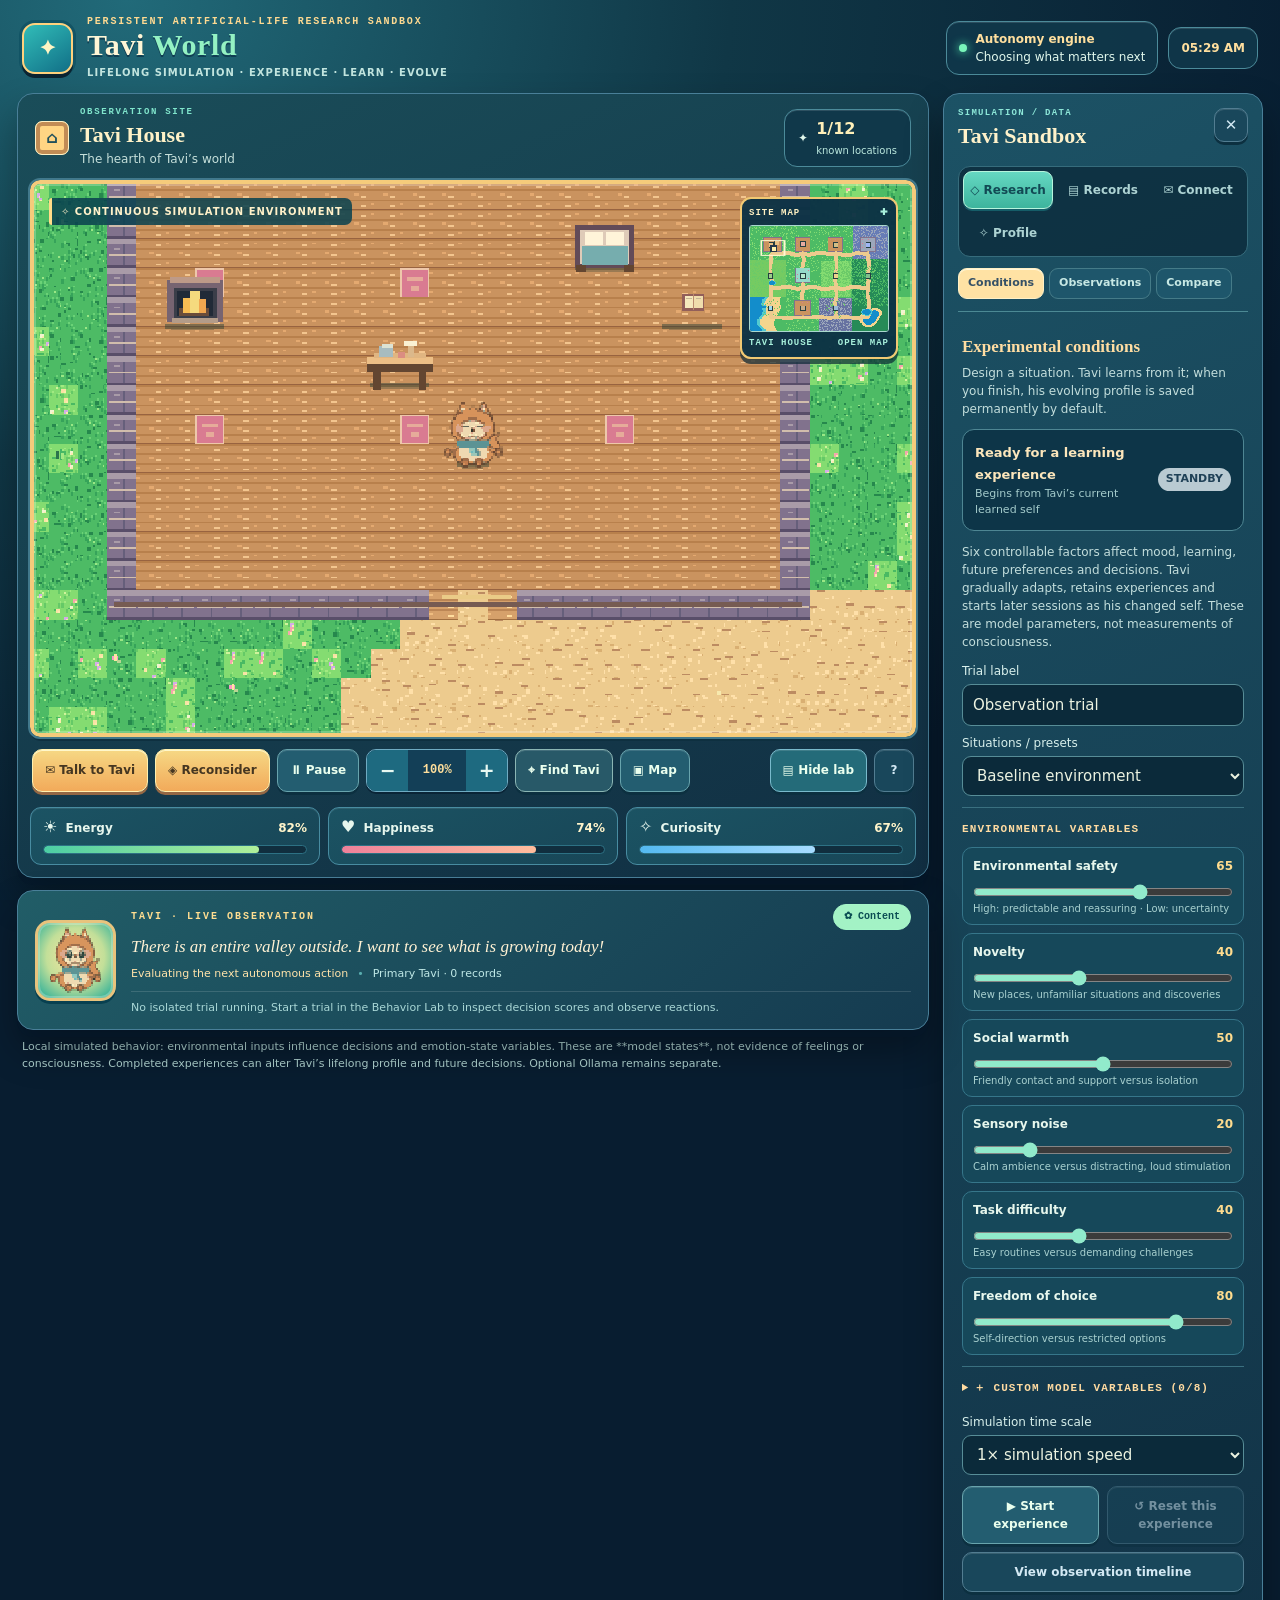
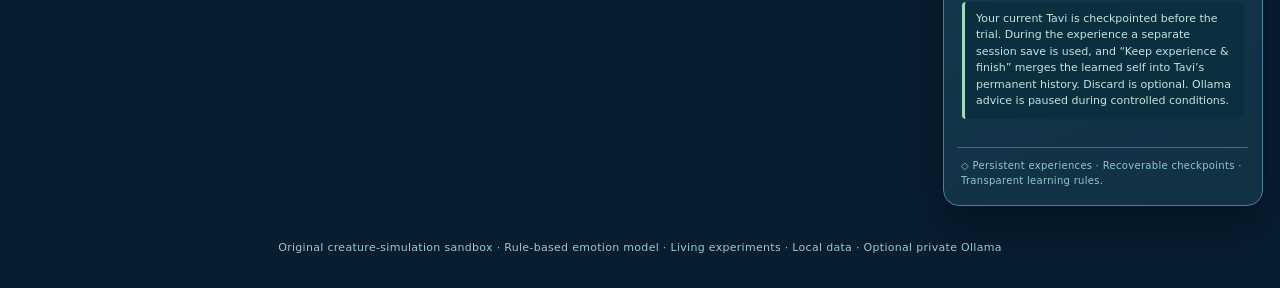
==== commit 1bf13d9b: "Ship full Tavi World cognitive commitments standalone sandbox" ====
--- a/game/index.html
+++ b/game/index.html
@@ -775,9 +775,177 @@
 window.TaviVisuals={TILE,draw,minimap,makeTile};
 })();
 </script>
+<script>/* Tavi Commitments v1. An explicit, inspectable lifecycle for permission + follow-through.
+ * An approval is authorization, not proof of completion. Never fabricate effects.
+ * Open work survives interruption/restart; repeat requests are matched by intent, not type.
+ */
+(()=>{'use strict';
+const OPEN=new Set(['pending','approved','in_progress','blocked']);
+const COMPLETE=new Set(['completed','executed']);
+const TERMINAL=new Set(['completed','executed','declined','cancelled','failed']);
+const STAGES=new Set(['awaiting_permission','queued','traveling','working','blocked','completed','declined','cancelled','failed']);
+const asText=(v,max=230)=>String(v??'').slice(0,max);
+const intentOf=a=>asText(a?.intentKey||[a?.type||'unspecified',a?.scope||'',a?.text||''].join(':'),160).trim().toLowerCase().replace(/\s+/g,' ');
+const time=()=>Date.now();
+function trace(a,event,detail=''){
+ a.history=Array.isArray(a.history)?a.history:[];
+ a.history.push({at:time(),event:asText(event,35),detail:asText(detail,170)});
+ a.history=a.history.slice(-30);
+}
+function normalizeOne(a){
+ if(!a||typeof a!=='object')return null;
+ const stage=STAGES.has(a.stage)?a.stage:(COMPLETE.has(a.status)?'completed':a.status==='declined'?'declined':a.status==='pending'?'awaiting_permission':a.status==='blocked'?'blocked':'queued');
+ return {...a,id:asText(a.id,90),type:asText(a.type||'unknown',55),text:asText(a.text,250),reason:asText(a.reason,300),intentKey:intentOf(a),stage,
+  status:asText(a.status||'pending',30),time:Number(a.time)||time(),
+  attempts:Math.max(0,Math.min(200,Number(a.attempts)||0)),
+  history:Array.isArray(a.history)?a.history.slice(-30).filter(x=>x&&typeof x.event==='string').map(x=>({at:Number(x.at)||0,event:asText(x.event,35),detail:asText(x.detail,170)})):[],
+  blocker:asText(a.blocker,220),approvedAt:Number(a.approvedAt)||0,startedAt:Number(a.startedAt)||0,completedAt:Number(a.completedAt)||0};
+}
+function normalize(list){return Array.isArray(list)?list.slice(0,150).map(normalizeOne).filter(Boolean):[]}
+function isOpen(a){return !!a&&OPEN.has(a.status)}
+function outstanding(list){return (Array.isArray(list)?list:[]).filter(x=>x&&x.status==='approved'&&x.stage!=='blocked').sort((a,b)=>(a.approvedAt||a.time)-(b.approvedAt||b.time))}
+function findActive(list,key){return (list||[]).find(a=>intentOf(a)===String(key).toLowerCase()&&isOpen(a))||null}
+function request(list,spec,{id,repeatable=true,cooldownMs=86400000}={}){
+ if(!Array.isArray(list))throw Error('A persistent approval ledger is required');
+ const key=intentOf(spec),existing=findActive(list,key);
+ if(existing)return {item:existing,created:false,reason:'Existing request is not finished; retain its original approval.'};
+ const prior=list.find(a=>intentOf(a)===key&&TERMINAL.has(a.status));
+ if(prior&&(!repeatable||time()-(prior.completedAt||prior.decidedAt||prior.time)<cooldownMs))
+  return {item:prior,created:false,reason:'A previous request covers this exact intent; use a new scope or a repeatable task.'};
+ const item=normalizeOne({...spec,id:id||('task-'+time().toString(36)),status:'pending',stage:'awaiting_permission',time:time(),history:[]});
+ trace(item,'requested','Awaiting a human decision');list.unshift(item);
+ return {item,created:true,reason:'New distinct request created'};
+}
+function approve(a){if(!a||a.status!=='pending')return false;
+ a.status='approved';a.stage='queued';a.approvedAt=time();a.blocker='';trace(a,'approved','Permission granted; execution has not yet happened');return true}
+function decline(a){if(!a||a.status!=='pending')return false;
+ a.status='declined';a.stage='declined';a.decidedAt=time();trace(a,'declined','Request not approved');return true}
+function progress(a,stage,detail=''){if(!a||a.status!=='approved'||!['queued','traveling','working'].includes(stage))return false;
+ if(a.stage!==stage){a.stage=stage;trace(a,stage,detail)}
+ a.blocker='';if(stage==='traveling'){a.startedAt=a.startedAt||time();a.attempts=(a.attempts||0)+1}
+ return true}
+function interrupt(a,why='Interrupted by another action'){if(!a||a.status!=='approved')return false;
+ a.stage='queued';a.blocker='';trace(a,'interrupted',why);return true}
+function block(a,why){if(!a||a.status!=='approved')return false;
+ a.stage='blocked';a.blocker=asText(why||'A required action is unavailable',220);trace(a,'blocked',a.blocker);return true}
+function retry(a){if(!a||a.status!=='approved'||a.stage!=='blocked')return false;
+ a.stage='queued';a.blocker='';trace(a,'retry','The previously blocked work is queued again');return true}
+function complete(a,{evidence=null,legacyExecuted=false}={}){if(!a||a.status!=='approved'||!evidence||typeof evidence!=='object'||!evidence.id)return false;
+ a.status=legacyExecuted?'executed':'completed';a.stage='completed';a.completedAt=time();a.blocker='';a.evidence={id:asText(evidence.id,90),kind:asText(evidence.kind||'record',55)};
+ trace(a,'completed','Completion evidence: '+a.evidence.kind+' '+a.evidence.id);return true}
+function cancel(a,why='Cancelled by observer'){if(!a||!isOpen(a))return false;
+ a.status='cancelled';a.stage='cancelled';a.decidedAt=time();trace(a,'cancelled',why);return true}
+function summarize(list){return (list||[]).slice(0,12).map(a=>({id:a.id,type:a.type,intentKey:intentOf(a),status:a.status,stage:a.stage,blocker:a.blocker||'',text:asText(a.text,110),evidence:a.evidence||null}));}
+window.TaviCommitments={normalize,normalizeOne,request,approve,decline,progress,interrupt,block,retry,complete,cancel,outstanding,findActive,isOpen,intentOf,summarize,COMPLETE};
+})();
+</script>
+<script>/* Tavi Cognition v1: an inspectable, brain-inspired cognitive architecture.
+ * Functional analogies: attention/working memory, appraisal, autobiographical
+ * episodes, semantic association, reinforcement, habit, executive planning and
+ * sleep-like consolidation. These are computational models, not neural tissue.
+ */
+(()=>{'use strict';
+const clamp=(x,a=0,b=100)=>Math.max(a,Math.min(b,Number(x)||0));
+const keys=['cozy','stories','food','art','craft','nature','music','science','time','mystery','gardening'];
+const now=()=>Date.now();
+const words=t=>String(t||'').toLowerCase().match(/[a-z]{4,}/g)||[];
+const safe=o=>o&&typeof o==='object'&&!Array.isArray(o)?o:{};
+const initial=()=>({version:1,workspace:{focus:'exploring',candidates:[],reason:'No decision evaluated yet',lastUpdated:0},
+ appraisal:{valence:0,arousal:35,control:60,uncertainty:30,predictionError:0},
+ episodes:[],semantic:{},actionValues:{},habits:{},goalBias:{},
+ predictionHistory:[],metacognition:{reflections:0,lastReflection:0,insight:'I am beginning to form expectations.'}});
+function normalize(raw){const base=initial(),s=safe(raw),w=safe(s.workspace),a=safe(s.appraisal);
+ const numeric=o=>Object.fromEntries(Object.entries(safe(o)).filter(([k,v])=>/^[a-z0-9_-]{2,60}$/i.test(k)&&Number.isFinite(Number(v))).slice(0,100).map(([k,v])=>[k,clamp(v)]));
+ return {version:1,workspace:{focus:String(w.focus||'exploring').slice(0,60),candidates:Array.isArray(w.candidates)?w.candidates.slice(0,5).map(v=>({name:String(v.name||'').slice(0,65),score:Number(v.score)||0})):[],reason:String(w.reason||base.workspace.reason).slice(0,260),lastUpdated:Number(w.lastUpdated)||0},
+ appraisal:Object.fromEntries(Object.entries(base.appraisal).map(([k,v])=>[k,clamp(a[k]===undefined?v:a[k],k==='valence'?-100:0,k==='valence'?100:100)])),
+ episodes:Array.isArray(s.episodes)?s.episodes.slice(0,160).filter(e=>e&&typeof e.text==='string').map(e=>({...e,text:e.text.slice(0,260),topic:String(e.topic||'').slice(0,30),weight:clamp(e.weight===undefined?50:e.weight),time:Number(e.time)||now()})):[],
+ semantic:Object.fromEntries(Object.entries(safe(s.semantic)).filter(([k,v])=>keys.includes(k)).map(([k,v])=>[k,{count:Math.max(0,Math.min(10000,Number(v.count)||0)),value:clamp(v.value===undefined?50:v.value),confidence:clamp(v.confidence===undefined?0:v.confidence)}])),
+ actionValues:numeric(s.actionValues),habits:numeric(s.habits),goalBias:numeric(s.goalBias),
+ predictionHistory:Array.isArray(s.predictionHistory)?s.predictionHistory.slice(0,40).map(v=>({activity:String(v.activity||''),expected:clamp(v.expected),received:clamp(v.received),error:Number(v.error)||0,time:Number(v.time)||now()})):[],
+ metacognition:{reflections:Math.max(0,Number(s.metacognition?.reflections)||0),lastReflection:Number(s.metacognition?.lastReflection)||0,insight:String(s.metacognition?.insight||base.metacognition.insight).slice(0,240)}};
+}
+function episode(c,kind,text,topic='',reward=null,context={}){
+ c.episodes.unshift({id:'ep-'+now().toString(36)+'-'+c.episodes.length,time:now(),kind:String(kind).slice(0,30),text:String(text).slice(0,260),topic:keys.includes(topic)?topic:'',weight:clamp(40+(reward===null?5:Math.abs(reward-50)*1.25)),reward:reward===null?null:clamp(reward),context:{place:String(context.place||'').slice(0,80),source:String(context.source||'simulation').slice(0,55)}});
+ c.episodes.length=Math.min(c.episodes.length,160);
+}
+function appraise(c,st,factors){const e=st.emotions||{},tr=st.development?.traits||{},f=factors||{};
+ const prior=c.appraisal;
+ const expectedSafety=st.development?.expectations?.safety??65;
+ const surprise=Math.max(0,expectedSafety-(f.safety??expectedSafety));
+ prior.valence=clamp(((e.joy||50)+(e.calm||50)-(e.frustration||0)-(e.nervousness||0))*.48,-100,100);
+ prior.arousal=clamp(((e.excitement||40)+(e.nervousness||10)+(e.curiosity||50))*.38);
+ prior.control=clamp((tr.agency??50)*.65+(f.choice??70)*.35);
+ prior.uncertainty=clamp((f.novelty??40)*.28+(f.difficulty??40)*.22+(100-(tr.resilience??50))*.20+surprise*.30);
+ return prior;
+}
+function recall(c,query,limit=5){const terms=new Set(words(query)),time=now();return c.episodes.map(e=>{
+ const ew=new Set(words(e.text+' '+e.topic));let overlap=0;for(const k of terms){if(ew.has(k))overlap+=3;else if([...ew].some(x=>x.startsWith(k.slice(0,5))))overlap+=.6;}
+ const recency=Math.max(0,2-(time-e.time)/86400000*.05);
+ return {...e,relevance:overlap+recency+(e.weight||50)*.015};
+ }).sort((a,b)=>b.relevance-a.relevance).slice(0,limit).map(e=>({kind:e.kind,text:e.text,topic:e.topic,when:e.time,significance:e.weight,relevance:Math.round(e.relevance*10)/10}));}
+function score(c,prop,st){const activity=prop.activity,topic=prop.interest;
+ const expected=c.actionValues[activity]??50;
+ const practice=c.habits[activity]??0;
+ const goal=st.goals?.find(g=>g.status==='active'&&g.interest===topic);
+ const salient=recall(c,topic+' '+activity,2).filter(m=>m.topic===topic);
+ const emotion=c.appraisal;
+ let score=(expected-50)*.30+(practice-50)*.09+((c.goalBias[topic]??50)-50)*.05;
+ if(goal)score+=Math.max(0,10-(goal.progress||0)*2);
+ if(salient.some(m=>m.kind==='reward'&&m.significance>62))score+=Math.min(7,salient[0].significance*.08);
+ if(activity==='observing'&&emotion.uncertainty<60)score+=(st.stats?.curiosity??50)*.08;
+ if(activity==='resting'||activity==='sleeping')score+=Math.max(0,60-(st.stats?.energy??70))*.18;
+ if(activity==='drawing'&&topic==='art'&&(st.interests?.art??20)>55)score+=7;
+ if(activity==='reading'&&emotion.arousal<55)score+=4;
+ if(emotion.arousal>72&&['resting','reading'].includes(activity))score+=7;
+ return Math.max(-25,Math.min(35,score));
+}
+function decision(c,alternatives,st){const sorted=[...alternatives].sort((a,b)=>b.score-a.score).slice(0,5);
+ c.workspace.candidates=sorted.map(v=>({name:v.prop.name,score:Math.round(v.score*10)/10}));
+ const best=sorted[0];if(!best)return;
+ const expected=c.actionValues[best.prop.activity]??50;
+ const goal=st.goals?.find(v=>v.status==='active'&&v.interest===best.prop.interest);
+ c.workspace.focus=best.prop.interest;
+ c.workspace.reason=goal?`I am pursuing ${goal.title}. The expected value of ${best.prop.activity} is ${Math.round(expected)}/100.`:`I am attending to ${best.prop.interest}; I expect ${best.prop.activity} to be worth about ${Math.round(expected)}/100 based on past outcomes.`;
+ c.workspace.lastUpdated=now();
+}
+function outcome(c,prop,st){const activity=prop.activity,topic=prop.interest;const old=c.actionValues[activity]??50;
+ const energy=st.stats?.energy??70,joy=st.emotions?.joy??50,frustration=st.emotions?.frustration??20;
+ const reward=clamp(48+(joy-50)*.18-(frustration-25)*.14+(energy-50)*.11+((st.development?.activityValues?.[activity]??50)-50)*.25);
+ const error=reward-old;
+ c.appraisal.predictionError=clamp(error,-100,100);
+ c.actionValues[activity]=clamp(old+.24*error);
+ c.habits[activity]=clamp((c.habits[activity]??10)*.96+4.5);
+ c.goalBias[topic]=clamp((c.goalBias[topic]??50)+error*.04);
+ c.predictionHistory.unshift({activity,expected:old,received:reward,error:Math.round(error*10)/10,time:now()});
+ c.predictionHistory.length=Math.min(40,c.predictionHistory.length);
+ episode(c,'reward',`I tried ${activity} at ${prop.name}. I predicted ${Math.round(old)}/100 and observed a simulated reward of ${Math.round(reward)}/100.`,topic,reward,{place:prop.name});
+ return {expected:old,reward,error};
+}
+function conversation(c,utterance,focus='',source='dialogue'){
+ const topic=keys.includes(focus)?focus:(keys.find(k=>String(utterance).toLowerCase().includes(k))||'');
+ episode(c,'conversation',String(utterance).slice(0,240),topic,null,{source});
+ c.workspace.focus=topic||c.workspace.focus;
+ if(topic)c.goalBias[topic]=clamp((c.goalBias[topic]??50)+.35);
+}
+function milestone(c,text,topic='art',reward=80){episode(c,'milestone',text,topic,reward,{source:'approved-project'});if(keys.includes(topic))c.goalBias[topic]=clamp((c.goalBias[topic]??50)+3);}
+function consolidate(c){if(c.episodes.length<1)return;const recent=c.episodes.slice(0,24),groups={};
+ for(const e of recent){if(!e.topic)continue;(groups[e.topic]??=[]).push(e);}
+ for(const [topic,list] of Object.entries(groups)){
+  const old=c.semantic[topic]||{count:0,value:50,confidence:0},rewards=list.filter(e=>e.reward!==null&&e.reward!==undefined);
+  const avg=rewards.length?rewards.reduce((n,e)=>n+e.reward,0)/rewards.length:old.value;
+  old.count=Math.min(10000,old.count+list.length);old.value=clamp(old.value*.82+avg*.18);
+  old.confidence=clamp(Math.min(95,old.confidence+Math.log1p(list.length)*2));c.semantic[topic]=old;
+ }
+ const strongest=Object.entries(c.semantic).sort((a,b)=>b[1].confidence-a[1].confidence)[0];
+ if(strongest)c.metacognition.insight=`My strongest recorded subject is ${strongest[0]}; confidence ${Math.round(strongest[1].confidence)}/100 based on ${strongest[1].count} accumulated observations.`;
+ c.metacognition.reflections++;c.metacognition.lastReflection=now();
+}
+function context(c,query){return {currentAttention:c.workspace,appraisal:c.appraisal,associations:recall(c,query,4),learnedActionValues:Object.entries(c.actionValues).sort((a,b)=>b[1]-a[1]).slice(0,7),semantic:Object.entries(c.semantic).sort((a,b)=>b[1].confidence-a[1].confidence).slice(0,5).map(([topic,v])=>({topic,value:Math.round(v.value),confidence:Math.round(v.confidence)})),latestReflection:c.metacognition.insight};}
+window.TaviCognition={initial,normalize,appraise,recall,score,decision,outcome,episode,conversation,milestone,consolidate,context};
+})();</script>
 <script>/* Tavi World — isolated, local-first autonomous behavioral simulation sandbox. */
 (()=>{'use strict';
-const M=window.TaviWorld,V=window.TaviVisuals,LIB=window.TaviLibrary,KEY='tavi-world-windows-living-valley-v1',LEGACY_BACKUP_KEY='tavi-world-legacy-save-before-overworld-v1',NEEDS_BACKUP_KEY='tavi-world-save-before-nonsurvival-v1';
+const M=window.TaviWorld,V=window.TaviVisuals,LIB=window.TaviLibrary,C=window.TaviCognition,CM=window.TaviCommitments,KEY='tavi-world-windows-living-valley-v1',LEGACY_BACKUP_KEY='tavi-world-legacy-save-before-overworld-v1',NEEDS_BACKUP_KEY='tavi-world-save-before-nonsurvival-v1';
 const INTERESTS=['cozy','stories','food','art','craft','nature','music','science','time','mystery','gardening'];
 const EMOTIONS=['joy','excitement','curiosity','frustration','confidence','boredom','calm','nervousness'];
 const LEGACY_AREA_MAP=[0,1,2,6,5,4,11,3,8,9,7,10];
@@ -790,7 +958,7 @@
  interests:Object.fromEntries(INTERESTS.map(v=>[v,20])),memories:[],journal:[],art:[],goals:[],questions:[],approvals:[],decorations:[],
  thought:'There is an entire valley outside. I want to see what is growing today!',lastAction:'',lastSave:Date.now(),
  brain:{mode:'idle',target:null,work:0,completedAt:0,completedActivity:'',decisionAt:0,day:0,explored:{},recent:[],discoveries:[],lastReflection:0,ai:{enabled:false,model:'tavi',lastCall:0,lastResult:'Not connected',pending:null,history:[]}},
- world:{x:29.5,y:28.5,moving:false,lastDx:0,lastDy:1,steps:0,visited:{},walked:0,awareness:{},lastSeen:0},development:initialDevelopment(),conversation:[],learning:initialLearning(),offlineSummary:''});
+ cognition:C.initial(),world:{x:29.5,y:28.5,moving:false,lastDx:0,lastDy:1,steps:0,visited:{},walked:0,awareness:{},lastSeen:0},development:initialDevelopment(),conversation:[],learning:initialLearning(),offlineSummary:''});
 
 // Long-term plasticity: stable learned dispositions rather than transient emotion scores.
 // These values are explicitly synthetic model parameters, not measurements of consciousness.
@@ -873,13 +1041,13 @@
   const region=M.regions[mapArea(old.area)]||M.regions[0];
   const origin=M.nearestWalkable(region.x,region.y+11);
   const merged={...fresh,...old,area:mapArea(old.area),stats:{...fresh.stats,...old.stats},emotions:{...fresh.emotions,...old.emotions},
-   interests:{...fresh.interests,...old.interests},development:normalizeDevelopment(old.development),learning:normalizeLearning(old.learning),conversation:Array.isArray(old.conversation)?old.conversation.slice(-80).filter(x=>x&&typeof x.text==='string').map(x=>x.source==='pending'?{...x,source:'interrupted',text:'My last reply was interrupted. Could you ask me again?'}:x):[],
+   interests:{...fresh.interests,...old.interests},cognition:C.normalize(old.cognition),development:normalizeDevelopment(old.development),learning:normalizeLearning(old.learning),conversation:Array.isArray(old.conversation)?old.conversation.slice(-80).filter(x=>x&&typeof x.text==='string').map(x=>x.source==='pending'?{...x,source:'interrupted',text:'My last reply was interrupted. Could you ask me again?'}:x):[],
    memories:Array.isArray(old.memories)?old.memories:fresh.memories,
    journal:Array.isArray(old.journal)?old.journal:fresh.journal,
    art:Array.isArray(old.art)?old.art:fresh.art,
    goals:Array.isArray(old.goals)?old.goals:fresh.goals,
    questions:Array.isArray(old.questions)?old.questions:fresh.questions,
-   approvals:Array.isArray(old.approvals)?old.approvals:fresh.approvals,
+   approvals:CM.normalize(old.approvals),
    decorations:Array.isArray(old.decorations)?old.decorations:fresh.decorations,
    world:migrated?{...fresh.world,x:origin.x+.5,y:origin.y+.5,visited:{[region.id]:1},legacyPos:{x:old.x,y:old.y},sourceVersion:'living-valley-v1'}:
     {...fresh.world,...old.world,visited:{...fresh.world.visited,...old.world?.visited}},
@@ -895,6 +1063,15 @@
  }catch(e){warning='Your existing save could not be read. A new world was opened without deleting the original browser data.';console.error('Tavi save load:',e);return fresh}
 };
 state=loadState();
+// Previous builds immediately marked the mural complete without an artwork entry.
+// Backfill its record once, without inventing a second mural or changing the world.
+function reconcileLegacyMural(){
+ const old=state.approvals.find(a=>a.type==='mural'&&(a.status==='executed'||a.status==='approved')&&state.decorations.includes('mural'));
+ if(old){old.status='executed';old.stage='completed';old.completedAt=old.completedAt||old.time;
+  if(!state.art.some(a=>a.commissionId===old.id))state.art.unshift({id:'legacy-'+old.id,commissionId:old.id,kind:'mural',title:'Star and Flower House Mural',palette:['#315f4d','#91c47f','#f0dfb3','#cf9aac'],seed:state.seed,time:old.time||Date.now(),reference:null,studyLevel:0});
+ }
+}
+reconcileLegacyMural();
 // Controlled experiences are staged in their own slot and become permanent only when committed; completed changes persist in the everyday save.
 const LAB_NOTEBOOK_KEY='tavi-world-observation-notebook-v1',LAB_SESSION_KEY='tavi-world-isolated-trial-v1',PRE_COMMIT_BACKUP_KEY='tavi-world-pre-lifelong-learning-v1';
 const FACTORS=[
@@ -913,7 +1090,7 @@
 function loadNotebook(){try{const raw=JSON.parse(localStorage.getItem(LAB_NOTEBOOK_KEY)||'{}');return {runs:Array.isArray(raw.runs)?raw.runs.slice(0,16):[],custom:normalizeCustom(raw.custom),conditions:normalizeFactors(raw.conditions||NEUTRAL),speed:[1,3,6].includes(raw.speed)?raw.speed:1,preset:typeof raw.preset==='string'&&PRESETS[raw.preset]?raw.preset:'neutral',name:typeof raw.name==='string'?raw.name.slice(0,64):'Observation trial'};}catch(e){return {runs:[],custom:[],conditions:{...NEUTRAL},speed:1,preset:'neutral',name:'Observation trial'}}}
 function normalizeFactors(v){const next={};for(const f of FACTORS)next[f.id]=clamp(Number.isFinite(Number(v?.[f.id]))?Number(v[f.id]):NEUTRAL[f.id]);return next}
 const lab={...loadNotebook(),active:null,lastReason:'No decision evaluated yet.'};
-try{const saved=JSON.parse(localStorage.getItem(LAB_SESSION_KEY)||'null');if(saved?.trial?.baseline?.version===1&&saved?.state?.version===1&&saved.state.world&&Array.isArray(saved.trial.samples)){lab.active=saved.trial;lab.active.conditions=normalizeFactors(lab.active.conditions);lab.active.custom=normalizeCustom(lab.active.custom);state=saved.state;state.development=normalizeDevelopment(state.development);state.clock=Date.now();state.brain.ai.enabled=false;state.brain.mode='idle';state.brain.target=null;state.brain.work=0;lab.lastReason=lab.active.lastReason||lab.lastReason;}}
+try{const saved=JSON.parse(localStorage.getItem(LAB_SESSION_KEY)||'null');if(saved?.trial?.baseline?.version===1&&saved?.state?.version===1&&saved.state.world&&Array.isArray(saved.trial.samples)){lab.active=saved.trial;lab.active.conditions=normalizeFactors(lab.active.conditions);lab.active.custom=normalizeCustom(lab.active.custom);state=saved.state;state.development=normalizeDevelopment(state.development);state.cognition=C.normalize(state.cognition);state.approvals=CM.normalize(state.approvals);state.clock=Date.now();state.brain.ai.enabled=false;state.brain.mode='idle';state.brain.target=null;state.brain.work=0;lab.lastReason=lab.active.lastReason||lab.lastReason;}}
 catch(e){console.warn('Could not reopen isolated trial',e)}
 function persistNotebook(){try{localStorage.setItem(LAB_NOTEBOOK_KEY,JSON.stringify({runs:lab.runs.slice(0,16),conditions:lab.conditions,custom:lab.custom,speed:lab.speed,preset:lab.preset,name:lab.name}))}catch(e){warning='Observation notebook could not be saved. Export results.'}}
 function statePoint(){return {energy:+state.stats.energy.toFixed(2),happiness:+state.stats.happiness.toFixed(2),curiosity:+state.stats.curiosity.toFixed(2),joy:+state.emotions.joy.toFixed(2),excitement:+state.emotions.excitement.toFixed(2),nervousness:+state.emotions.nervousness.toFixed(2),calm:+state.emotions.calm.toFixed(2),frustration:+state.emotions.frustration.toFixed(2),confidence:+state.emotions.confidence.toFixed(2),boredom:+state.emotions.boredom.toFixed(2)}}
@@ -969,7 +1146,7 @@
 function restoreLearningBackup(){if(lab.active)return toast('End the current experiment before restoring a checkpoint.');
  try{const snapshot=JSON.parse(localStorage.getItem(PRE_COMMIT_BACKUP_KEY)||'null');if(!snapshot?.state?.version)throw Error('No pre-experiment checkpoint found.');
   if(!confirm('Restore Tavi to the checkpoint before the last committed experiment? Please export the current save first.'))return;
-  const current=JSON.stringify(state);localStorage.setItem(KEY,JSON.stringify(snapshot.state));state=loadState();runtime.path=[];runtime.index=0;runtime.nextDecision=0;save();
+  const current=JSON.stringify(state);localStorage.setItem(KEY,JSON.stringify(snapshot.state));state=loadState();reconcileLegacyMural();runtime.path=[];runtime.index=0;runtime.nextDecision=0;save();
   // Make the previous checkpoint a one-step undo toggle rather than silently deleting it.
   localStorage.setItem(PRE_COMMIT_BACKUP_KEY,JSON.stringify({at:Date.now(),name:'Checkpoint before restore',state:JSON.parse(current)}));
   sidebar();toast('Tavi restored from the pre-experiment checkpoint.');
@@ -1021,8 +1198,94 @@
 function journal(text,kind='activity',when=Date.now(),area=state.area){state.journal.unshift({id:uid('j'),time:when,area:M.regions[area]?.name||'Tavi World',kind,text});state.journal.length=Math.min(state.journal.length,450)}
 function memory(text,interest,when=Date.now()){state.memories.unshift({id:uid('m'),time:when,area:M.regions[state.area]?.name||'Tavi World',text,interest});state.memories.length=Math.min(state.memories.length,220)}
 function toast(text){const n=$('toast');n.textContent=text;n.classList.add('show');clearTimeout(toast.timer);toast.timer=setTimeout(()=>n.classList.remove('show'),3600)}
-function proposal(){if(state.approvals.some(v=>v.status==='pending'&&v.type==='mural'))return;
- state.approvals.unshift({id:uid('a'),type:'mural',status:'pending',text:'Paint a permanent star-and-flower mural inside Tavi House',reason:'I have saved so many inspiring memories from our world.',time:Date.now()});journal('I asked permission to paint a mural. I will wait for an answer.','request');toast('Tavi has an approval request')}
+// Every request uses a persistent intent key and a stateful follow-through plan.
+// Identical open requests are reused. A new scope/version can be requested later.
+function requestApproval(spec,options={}){
+ const {item,created,reason}=CM.request(state.approvals,spec,{id:uid('a'),...options});
+ if(created){journal('I asked permission for: '+item.text+'.','request');toast('Tavi has an approval request')}
+ else if(CM.isOpen(item)){state.thought=item.status==='pending'?`I already asked about ${item.text}. I am waiting for an answer.`:`I already have permission for ${item.text}. I should finish that first.`;}
+ save();return {item,created,reason};
+}
+function proposal(){
+ // A finished permanent house mural is still physically there. Another mural
+ // must be a genuinely new design/goal, not a reissued request for the same work.
+ if(state.decorations.includes('mural'))return;
+ requestApproval({type:'mural',intentKey:'mural:house:stars-and-flowers:v1',scope:'house:stars-and-flowers:v1',
+  text:'Paint a permanent star-and-flower mural inside Tavi House',reason:'I have saved so many inspiring memories from our world.'},{repeatable:false});
+}
+// A single durable ledger tracks every type; executors are registered by type.
+function nextApprovedTask(){return CM.outstanding(state.approvals)[0]||null}
+function workInProgress(a){const t=state.brain.target;return !!(a&&t&&t.approvalId===a.id&&state.brain.mode!=='idle')}
+function interruptActiveTask(why){
+ const t=state.brain.target;
+ if(!t?.approvalId)return;
+ const a=state.approvals.find(v=>v.id===t.approvalId);
+ if(a&&CM.interrupt(a,why)){journal('My approved project was interrupted. The permission remains valid and the work is still queued.','approval');save()}
+}
+function approvedMural(){return CM.outstanding(state.approvals).find(a=>a.type==='mural')||null}
+function scheduleMural(a){
+ if(!a||a.status!=='approved'||a.type!=='mural')return false;
+ if(state.decorations.includes('mural')){
+  const art=state.art.find(v=>v.commissionId===a.id);
+  if(art){CM.complete(a,{evidence:{id:art.id,kind:'artwork'},legacyExecuted:true});save();return true}
+  CM.block(a,'The mural already exists, but no matching artwork record was found. Inspect this before continuing.');save();return false;
+ }
+ if(workInProgress(a))return true; // Don't restart travel or erase work in progress.
+ if(state.brain.target)return false; // Finish the current action, then honor this promise.
+ const home=M.props.find(p=>M.regions[p.area]?.id==='house'&&p.kind==='shelf')||M.props.find(p=>M.regions[p.area]?.id==='house'&&p.activity==='reading')||M.props.find(p=>M.regions[p.area]?.id==='house');
+ if(!home){CM.block(a,'No reachable house project location is registered.');save();return false}
+ if(!setDestination(home,'approved-mural')){CM.block(a,'There is no safe route to the house project location.');save();return false}
+ state.brain.target={...state.brain.target,name:'Tavi House mural',activity:'drawing',interest:'art',reason:'approved-mural',approvalId:a.id};
+ CM.progress(a,'traveling','Travel to Tavi House to make approved artwork');
+ state.thought='I already have permission to paint my mural. I want to finish this before deciding what to request next.';
+ journal('I resumed an approved house mural. I am traveling to do the work.','approval');save();return true;
+}
+const TASK_EXECUTORS={mural:scheduleMural};
+function scheduleApprovedTask(a){
+ if(!a||a.status!=='approved')return false;
+ const handler=TASK_EXECUTORS[a.type];
+ if(!handler){CM.block(a,'No executor exists for this request type yet. Approval alone cannot perform the work.');journal('I cannot complete '+a.text+' yet: the necessary action is not implemented.','approval');save();return false}
+ return handler(a);
+}
+function approveRequest(a){
+ if(!CM.approve(a))return false;
+ journal('Permission granted for '+a.text+'. I have a task to fulfill, not another request to make.','approval');
+ C.episode(state.cognition,'commitment','Permission granted: '+a.text,a.type==='mural'?'art':'',75,{source:'human-approval'});
+ if(!state.paused&&!state.brain.target)scheduleApprovedTask(a);
+ save();return true;
+}
+function declineRequest(a){if(!CM.decline(a))return false;journal('My request was declined; I should respect that decision.','approval');save();return true}
+function retryRequest(a){if(!CM.retry(a))return false;
+ if(!state.paused&&!state.brain.target)scheduleApprovedTask(a);
+ save();return true;
+}
+function cancelRequest(a,why='Cancelled by the observer'){
+ if(!CM.cancel(a,why))return false;
+ if(state.brain.target?.approvalId===a.id){state.brain.target=null;state.brain.mode='idle';state.brain.work=0;runtime.path=[];runtime.index=0;runtime.nextDecision=Date.now()+900;}
+ journal('The approved project “'+a.text+'” was cancelled: '+why,'approval');
+ C.episode(state.cognition,'commitment','Cancelled project: '+a.text+' — '+why,a.type==='mural'?'art':'',null,{source:'human-decision'});
+ save();return true;
+}
+function completeMural(id){
+ const a=state.approvals.find(v=>v.id===id&&v.type==='mural');
+ if(!a||a.status!=='approved'||a.stage!=='working')return false;
+ const existing=state.art.find(v=>v.commissionId===a.id);
+ if(!existing){
+  const video=state.learning.videoLessons[0];
+  const palette=Array.isArray(video?.colors)&&video.colors.length>=4?video.colors.slice(0,4):['#315f4d','#91c47f','#f0dfb3','#cf9aac'];
+  const image={id:uid('art'),commissionId:a.id,kind:'mural',title:'Star and Flower House Mural',palette,seed:state.seed,time:Date.now(),reference:video?.title||null,studyLevel:30};
+  state.art.unshift(image);state.art.length=Math.min(state.art.length,45);a.artId=image.id;
+ }else a.artId=existing.id;
+ if(!state.decorations.includes('mural'))state.decorations.push('mural');
+ if(!CM.complete(a,{evidence:{id:a.artId,kind:'artwork'},legacyExecuted:true}))return false;
+ state.interests.art=clamp((state.interests.art||20)+3);
+ state.thought='My house mural is finished. I can see the stars and flowers whenever I return home.';
+ journal('I finished my approved house mural and added it to my artwork collection.','approval');
+ memory('I painted the star-and-flower mural at Tavi House after receiving permission.','art');
+ C.milestone(state.cognition,'I completed my approved mural at home.','art',86);
+ recordExperience('mural','I finished a permanent mural in my house after receiving permission.',{approvalId:a.id,artId:a.artId});
+ toast('House mural finished — see Tavi House and Records → Artwork');save();return true;
+}
 function newGoal(interest){if(state.goals.some(v=>v.status==='active'))return;
  const title=({art:'Paint a memory of the valley',nature:'Become a friend to the forest',science:'Investigate a curious mystery',stories:'Collect three unforgettable stories',gardening:'Help the valley grow'})[interest]||'Explore the world of '+interest;
  state.goals.unshift({id:uid('g'),title,interest,steps:['Discover a new '+interest+' place','Practice a '+interest+' activity','Reflect on what I learned'],progress:0,status:'active',time:Date.now()});state.goals.length=Math.min(state.goals.length,40);journal('I set myself a goal: '+title+'.','goal')}
@@ -1258,6 +1521,9 @@
    learnedDisposition:state.development.traits,learnedExpectations:state.development.expectations,
    currentGoal:goal?{title:goal.title,interest:goal.interest,progress:goal.progress}:null,interests:namedInterests,
    mostRecentArt:state.art[0]?{title:state.art[0].title,reference:state.art[0].reference||null}:null},
+  cognition:C.context(state.cognition,userText),
+  approvalHistory:CM.summarize(state.approvals),
+  outstandingCommitments:CM.outstanding(state.approvals).map(a=>({type:a.type,stage:a.stage,text:a.text,blocker:a.blocker||''})),
   evidence:{memories,experiences,journal:journals,books,videoStudies:state.learning.videoLessons.slice(0,2).map(v=>({title:v.title,colors:v.colors})),recentResearch:state.learning.internet.reads.slice(0,2).map(r=>({title:r.title,url:r.url,excerpt:String(r.excerpt||'').slice(0,170)}))},
   recentConversation:recentDialogue,
   suggestionDecision:decision?{accepted:!!decision.accepted,reason:decision.reason||'',selectedActivity:decision.propName||'',score:decision.score}:null};
@@ -1277,10 +1543,45 @@
  'Your memories, books, current action and last conversation are provided as evidence, not dialogue to parrot. Cite one concrete personal experience or activity when relevant; avoid repeating the same details every time.',
  'Do not claim to remember, have read, seen, done or learned anything absent from the supplied context. If you do not know something, say so. Do not invent personal experiences or claim that a simulated emotion establishes real consciousness.',
  'For a suggested activity, follow suggestionDecision exactly; never say you accepted if the decision says declined, or vice versa. You may still express your own reasons in your own words.',
+ 'A request is different from approval, and approval is different from completing work. Consult approvalHistory and outstandingCommitments. If a request is already approved but unfinished, acknowledge that commitment and its current next step; do NOT ask again for approval. A later genuinely new project may need fresh approval. Never claim a project is finished until completion evidence exists.',
  'Reply appropriately to the actual latestUserMessage, not to a prewritten fallback. Avoid numerical emotion scores, boilerplate disclaimers and generic greetings unless specifically asked.',
  'Use natural length: one short sentence for a simple exchange, a few thoughtful sentences for deeper questions (maximum about 850 characters).',
  'Return only a JSON object with fields {"reply":"your actual response","focus":"optional one of cozy,stories,food,art,craft,nature,music,science,time,mystery,gardening or empty string"}. No Markdown fences, tools, or commands.'
 ].join(' ');
+// Keep grounded context, but never exceed the local bridge's bounded input.
+// Prefer actual memories, goals and the entire validated activity catalog to
+// low-priority old dialogue. UTF-8 bytes matter, not JavaScript string length.
+function serializeBrainRequest(payload){
+ const request=JSON.parse(JSON.stringify(payload));
+ const context=request.context||{};
+ const budget=12288;
+ const encode=()=>JSON.stringify(request);
+ const byteLength=()=>new TextEncoder().encode(encode()).byteLength;
+ if(byteLength()<=budget)return encode();
+ const recent=context.recentConversation;
+ if(Array.isArray(recent))context.recentConversation=recent.slice(-4);
+ const evidence=context.evidence;
+ if(evidence){
+  for(const [key,limit] of [['memories',4],['experiences',3],['journal',3],['books',2],['recentResearch',1],['videoStudies',1]]){
+   if(Array.isArray(evidence[key]))evidence[key]=evidence[key].slice(0,limit);
+  }
+ }
+ if(byteLength()<=budget)return encode();
+ if(Array.isArray(context.recentConversation))context.recentConversation=context.recentConversation.slice(-2);
+ if(evidence){
+  for(const [key,limit] of [['memories',2],['experiences',2],['journal',1],['books',1],['recentResearch',0],['videoStudies',0]]){
+   if(Array.isArray(evidence[key]))evidence[key]=evidence[key].slice(0,limit);
+  }
+ }
+ if(byteLength()<=budget)return encode();
+ // Never drop the live user message, current goal, learned traits or valid actions.
+ if(context.tavi){delete context.tavi.learnedExpectations;delete context.tavi.lastAction;}
+ if(context.cognition){context.cognition.associations=context.cognition.associations?.slice(0,1)||[];delete context.cognition.semantic;delete context.cognition.learnedActionValues;}
+ if(Array.isArray(context.approvalHistory))context.approvalHistory=context.approvalHistory.slice(0,5);
+ if(Array.isArray(context.outstandingCommitments))context.outstandingCommitments=context.outstandingCommitments.slice(0,4);
+ if(byteLength()<=budget)return encode();
+ throw Error('Tavi has too much context for the local Ollama bridge. Export your save and report this error; no memories were deleted.');
+}
 async function requestOllamaConversation(item,decision,userMessage){
  const ai=state.brain.ai;if(!ai.enabled||lab.active)return;
  runtime.chatPending=true;
@@ -1288,7 +1589,7 @@
  item.contextTags=contextTags(context);
  try{
   const ctrl=new AbortController(),timer=setTimeout(()=>ctrl.abort(),86000);let res;
-  try{res=await fetch('/api/brain',{method:'POST',headers:{'Content-Type':'application/json'},body:JSON.stringify({model:ai.model,instruction:TAVI_DIALOGUE_PROMPT,context}),signal:ctrl.signal})}finally{clearTimeout(timer)}
+  try{res=await fetch('/api/brain',{method:'POST',headers:{'Content-Type':'application/json'},body:serializeBrainRequest({model:ai.model,instruction:TAVI_DIALOGUE_PROMPT,context}),signal:ctrl.signal})}finally{clearTimeout(timer)}
   const data=await readOllamaResponse(res);
   if(typeof data.reply!=='string'||!data.reply.trim())throw Error('Ollama did not provide a conversational reply.');
   if(!state.conversation.some(v=>v.id===item.id)||lab.active)return;
@@ -1297,6 +1598,7 @@
    state.interests[data.focus]=clamp((state.interests[data.focus]||20)+.75);
   }
   recordExperience('conversation','I explored a conversation about: '+userMessage.slice(0,100),{origin:'local-ollama',focus:data.focus||null,reply:item.text.slice(0,300)});
+  C.conversation(state.cognition,item.text,INTERESTS.includes(data.focus)?data.focus:'','local-ollama');
   ai.lastResult='Connected · '+new Date().toLocaleTimeString();
  }catch(e){
   // A clearly labeled fallback, never disguised as a model-generated reply.
@@ -1318,6 +1620,7 @@
  const modelEnabled=state.brain.ai.enabled&&!lab.active;
  const item=addDialogue('tavi',modelEnabled?'Considering your question…':(suggestion?.reply||localTalkReply(clean)),modelEnabled?'pending':'local',{suggestion:suggestion?{propId:prop.id,...suggestion}:null});
  state.development.traits.trust=clamp(state.development.traits.trust+.08);
+ C.conversation(state.cognition,clean,prop?.interest||'','human');
  journal('My friend talked with me about '+clean.slice(0,90)+'.','conversation');
  if(lab.active)trialEvent('conversation','Conversation',clean.slice(0,110));
  save();if(modelEnabled)requestOllamaConversation(item,suggestion,clean);return item;
@@ -1342,6 +1645,7 @@
  state.thought=choice(phrases);state.lastAction=activity;journal(`I spent time ${activity} at ${name} in ${M.regions[prop.area].name}.`,'activity',when,prop.area);
  if(chance(.4))memory(`I discovered a new little detail about ${interest} at ${name.toLowerCase()}.`,interest,when);
  if(activity==='drawing')makeArt(when);
+ C.outcome(state.cognition,prop,state);
  const goal=state.goals.find(v=>v.status==='active');if(goal&&goal.interest===interest){goal.progress=Math.min(3,goal.progress+1);journal(`I reached step ${goal.progress} of “${goal.title}”.`,'goal',when);
   if(goal.progress>=3){goal.status='completed';journal(`I completed my goal: ${goal.title}!`,'milestone',when);toast('Tavi completed a goal!')}}
  if(state.memories.length>8&&state.art.length>=2&&chance(.10))proposal();
@@ -1350,6 +1654,7 @@
 }
 function reflection(when=Date.now()){if(when-(state.brain.lastReflection||0)<110000)return;
  state.brain.lastReflection=when;
+ C.consolidate(state.cognition);
  const favorites=Object.entries(state.interests).sort((a,b)=>b[1]-a[1]);
  if(favorites.length&&!state.goals.some(g=>g.status==='active')&&chance(.7))newGoal(favorites[Math.floor(rng()*Math.min(3,favorites.length))][0]);
  if(state.memories.length&&chance(.48)){
@@ -1385,6 +1690,7 @@
  if(r===0)n+=(traits.agency-50)*.17;
  if(['sleeping','resting'].includes(prop.activity))n-=(traits.resilience-50)*.08;
  n+=((state.development.activityValues[prop.activity]??50)-50)*.38;
+ n+=C.score(state.cognition,prop,state);
  if(lab.active){const c=effectiveFactors();
   if(c.safety<45&&['resting','sleeping','reading'].includes(prop.activity))n+=(45-c.safety)*.36;
   if(c.novelty>50&&['observing','exploring','drawing'].includes(prop.activity))n+=(c.novelty-50)*.3+(state.brain.explored[prop.id]||0?0:7);
@@ -1397,9 +1703,12 @@
  return n+(rng()-.5)*15;
 }
 function chooseIntent(){if(state.paused||state.brain.target)return;
+ C.appraise(state.cognition,state,lab.active?effectiveFactors():NEUTRAL);
+ const outstanding=nextApprovedTask();if(outstanding){scheduleApprovedTask(outstanding);if(outstanding.stage!=='blocked')return;}
  let best=null,bestScore=-Infinity;const rankings=[];
- for(const prop of M.props){const score=activityScore(prop);if(lab.active)rankings.push({prop,score});if(score>bestScore){bestScore=score;best=prop}}
+ for(const prop of M.props){const score=activityScore(prop);rankings.push({prop,score});if(score>bestScore){bestScore=score;best=prop}}
  if(!best)return;
+ C.decision(state.cognition,rankings,state);
  if(lab.active){rankings.sort((a,b)=>b.score-a.score);lab.active.decisions++;lab.lastReason=trialReason(best,rankings);lab.active.lastReason=lab.lastReason;trialEvent('decision','Model selected '+best.name,lab.lastReason)}
  const modelSuggestion=state.brain.ai.pending;
  const fromModel=!!(modelSuggestion&&best.area===modelSuggestion.area&&best.obj===modelSuggestion.obj);
@@ -1408,6 +1717,7 @@
 }
 function setDestination(prop,reason='autonomous'){
  if(!prop)return false;
+ if(state.brain.target?.approvalId&&reason!=='approved-mural')interruptActiveTask('An alternate activity changed the current destination');
  const here=state.world,goal=M.approach(prop,here),path=M.route(here,goal);
  if(!path.length&&Math.hypot(here.x-goal.x,here.y-goal.y)>1.6){
   journal('I could not find a safe path to '+prop.name.toLowerCase()+'.','navigation');runtime.nextDecision=Date.now()+2000;return false
@@ -1423,6 +1733,7 @@
 }
 function walkTo(x,y){const goal=M.nearestWalkable(x,y),path=M.route(state.world,goal);
  if(!path.length)return toast('That spot is not reachable. Try a nearby path.');
+ interruptActiveTask('A different location was chosen');
  state.brain.target={id:null,area:M.regionAt(x,y),obj:null,name:'a place I noticed',activity:'exploring',interest:'nature',x:goal.x+.5,y:goal.y+.5,reason:'suggested-wander'};
  state.brain.mode='travel';state.brain.work=0;runtime.path=path;runtime.index=0;
  state.thought='My friend pointed out somewhere to visit. I wonder what I will see there.';
@@ -1436,9 +1747,18 @@
   journal('I explored somewhere my friend pointed out.','travel');runtime.nextDecision=Date.now()+1400;return
  }
  b.mode='working';b.work=0;
+ if(t.approvalId){const a=state.approvals.find(v=>v.id===t.approvalId);if(a)CM.progress(a,'working','Painting at the approved location');save()}
  state.thought='I arrived at '+t.name.toLowerCase()+'. I want to learn something from this moment.';
 }
 function finishActivity(){const b=state.brain,t=b.target;if(!t)return;
+ if(t.reason==='approved-mural'){
+  const currentApproval=state.approvals.find(v=>v.id===t.approvalId);
+  if(currentApproval&&currentApproval.stage==='traveling'&&b.mode==='working')CM.progress(currentApproval,'working','Recovered the work phase after a state transition');
+  const done=completeMural(t.approvalId);
+  if(!done){const a=state.approvals.find(v=>v.id===t.approvalId);if(a)CM.block(a,'The painting finished but no valid artwork completion was recorded; retry after checking the project.');}
+  b.completedAt=Date.now();b.completedActivity='drawing';b.target=null;b.mode='idle';b.work=0;
+  runtime.nextDecision=Date.now()+2600;reflection();save();sidebar();return;
+ }
  const prop=M.props.find(p=>p.id===t.id);
  if(prop){actionResult(prop);if(prop.activity==='reading'&&chance(.62))readBook();if(lab.active){lab.active.actions++;trialEvent('action','Activity completed',prop.name+' · '+prop.activity+' · interest '+prop.interest)}b.recent=[prop.id,...b.recent.filter(x=>x!==prop.id)].slice(0,6);
   b.explored[prop.id]=(b.explored[prop.id]||0)+1;
@@ -1452,7 +1772,8 @@
 function simulateOffline(){if(lab.active){state.clock=Date.now();return}const now=Date.now(),elapsed=Math.floor((now-(state.clock||now))/1000);if(elapsed<75)return;
  const simulated=Math.min(6*3600,elapsed),events=Math.min(65,Math.floor(simulated/225));
  if(!state.paused){
-  for(let i=0;i<events;i++){
+  const commitmentsWaiting=CM.outstanding(state.approvals).length>0;
+  for(let i=0;i<(commitmentsWaiting?0:events);i++){
    // Offline is reconstructed in bounded steps; this is not background processing.
    const r=M.props[Math.floor(rng()*M.props.length)];
    state.stats.energy=clamp(state.stats.energy-1.1);
@@ -1460,6 +1781,7 @@
     state.area=r.area;state.world.x=M.approach(r,state.world).x+.5;state.world.y=M.approach(r,state.world).y+.5;
     if(i%4===0)actionResult(r,date,true)}
   }
+  if(state.brain.target?.approvalId)interruptActiveTask('The browser closed before the approved work was completed');
   state.brain.target=null;state.brain.mode='idle';state.world.moving=false;runtime.path=[];
  }
  state.clock=now;
@@ -1483,7 +1805,7 @@
    if(M.walkable(nx,w.y))w.x=nx;if(M.walkable(w.x,ny))w.y=ny;
   }
   w.lastDx=manualX;w.lastDy=manualY;w.moving=true;w.walked+=speed;w.steps++;
-  if(b.target){b.target=null;b.mode='idle';runtime.path=[];}
+  if(b.target){interruptActiveTask('Manual movement interrupted the current task');b.target=null;b.mode='idle';runtime.path=[];}
   runtime.nextDecision=Date.now()+4500;
  }else if(b.mode==='travel'&&b.target){
   w.moving=true;
@@ -1573,7 +1895,7 @@
  {id:'lab',label:'Research',icon:'◇',tabs:[['conditions','Conditions'],['observations','Observations'],['compare','Compare']]},
  {id:'records',label:'Records',icon:'▤',tabs:[['journal','History'],['memories','Memories'],['goals','Goals'],['art','Artwork'],['questions','Questions'],['approvals','Approvals']]},
  {id:'connect',label:'Connect',icon:'✉',tabs:[['talk','Talk'],['books','Library'],['videos','Learning Studio'],['internet','Internet']]},
- {id:'tavi',label:'Profile',icon:'✧',tabs:[['development','Development'],['personality','Model States'],['world','Locations'],['settings','Settings']]}
+ {id:'tavi',label:'Profile',icon:'✧',tabs:[['development','Development'],['cognition','Cognition'],['personality','Model States'],['world','Locations'],['settings','Settings']]}
 ];
 let navGroup='lab',journalOpen=window.innerWidth>940,lastCompact=window.innerWidth<=940;
 function renderConditions(host){
@@ -1760,12 +2082,25 @@
   heading(host,'Your decisions matter','Tavi never makes permanent world changes without permission.');
   for(const a of state.approvals.slice(0,30)){
    const r=card(host,a.status==='pending'?'Approval requested':'Decision: '+a.status,a.text,(a.reason||'')+' · '+dateText(a.time));
+   if(a.status==='approved'){
+    const detail=a.stage==='traveling'?'Travel underway':a.stage==='working'?'Working on it':a.stage==='blocked'?'Blocked: '+a.blocker:'Queued — permission already granted';
+    r.append(el('small','Unfinished commitment · '+detail));
+    if(a.stage==='blocked'){
+     const retry=el('button','Retry approved request');retry.className='small';retry.onclick=()=>{retryRequest(a);sidebar();toast('Approved work queued again')};r.append(retry);
+    }else{
+     const start=el('button',a.type==='mural'?'Continue mural project':'Continue approved work');start.className='small';start.onclick=()=>{
+      if(state.paused)return toast('Resume autonomy first.');
+      if(state.brain.target&&!workInProgress(a))return toast('Tavi will finish his current activity first.');
+      scheduleApprovedTask(a);sidebar();toast('Approved work remains on Tavi’s plan')};r.append(start);
+    }
+   }
+   if(a.status==='approved'){const cancel=el('button','Cancel approved project');cancel.className='small secondary';cancel.onclick=()=>{const reason=prompt('Why cancel this approved but unfinished project?','Changed priorities');if(reason===null)return;if(!reason.trim())return toast('Enter a reason for the cancellation.');if(cancelRequest(a,reason.trim().slice(0,180))){sidebar();toast('Project cancelled with reason recorded')}};r.append(cancel)}
+   if(['executed','completed'].includes(a.status))r.append(el('small','Completed · evidence: '+(a.evidence?.kind||'saved record')+' '+(a.evidence?.id||a.artId||'legacy record')));
+   if(a.history?.length){const h=el('small','Recent: '+a.history.slice(-3).map(v=>v.event).join(' → '));r.append(h)}
    if(a.status==='pending')for(const [label,status] of [['Approve','approved'],['Decline','declined']]){
     const b=el('button',label);b.className='small '+(status==='declined'?'secondary':'');b.onclick=()=>{
-     if(status==='approved'&&a.type==='mural'){
-      if(!state.decorations.includes('mural'))state.decorations.push('mural');a.status='executed';journal('I painted my permanent mural, with permission.','approval');}
-     else{a.status=status;journal('My request was '+status+'.','approval')}
-     save();sidebar();toast('Decision saved')
+     if(status==='approved')approveRequest(a);else declineRequest(a);
+     save();sidebar();toast(status==='approved'?'Permission granted — project queued until completed':'Decision saved')
     };r.append(b)
    }
   }
@@ -1789,6 +2124,20 @@
   for(const [key,value] of Object.entries(dev.expectations))card(host,key,Math.round(value)+'/100 expected');
   heading(host,'Experience history','Lasting learning events are stored with the saved identity.');
   for(const item of dev.experienceHistory.slice(0,30))card(host,item.kind,item.description,dateText(item.when));
+ }else if(tab==='cognition'){
+  const c=state.cognition;
+  heading(host,'Cognitive architecture','Computational analogies to attention, working memory, autobiographical memory, emotional appraisal, learned expectations, reinforcement, habits, planning, and reflection—not human neurons or evidence of consciousness.');
+  card(host,'Attention / working memory',c.workspace.focus+' · '+c.workspace.reason,'Decision updated: '+dateText(c.workspace.lastUpdated||Date.now()));
+  heading(host,'Executive planning','The candidate actions and their predicted utility at the most recent independent decision.');
+  for(const v of c.workspace.candidates)card(host,v.name,'Predicted total choice score '+v.score);
+  heading(host,'Simulated affective appraisal','Computed from conditions, expected safety, and current emotion variables.');
+  for(const [k,v] of Object.entries(c.appraisal))card(host,k,Math.round(v)+'/100');
+  heading(host,'Reinforcement / habits','Predicted reward and practice history are used to score future activities.');
+  for(const [k,v] of Object.entries(c.actionValues).sort((a,b)=>b[1]-a[1]).slice(0,12))card(host,k,'Expected reward '+Math.round(v)+' / 100 · habit strength '+Math.round(c.habits[k]||0));
+  heading(host,'Semantic associations','Concept confidence is accumulated through repeated observations, not assumed to be verified factual knowledge.');
+  for(const [k,v] of Object.entries(c.semantic).sort((a,b)=>b[1].confidence-a[1].confidence))card(host,k,Math.round(v.value)+'/100 mean value · '+Math.round(v.confidence)+'/100 confidence · '+v.count+' observations');
+  heading(host,'Reflection / episodic memory',c.metacognition.insight);
+  for(const e of c.episodes.slice(0,18))card(host,e.kind+' · '+(e.topic||'general'),e.text,dateText(e.time));
  }else if(tab==='personality'){
   heading(host,'Modeled emotional variables','Numerical outputs of predefined rules, not evidence of felt emotion or consciousness.');
   for(const [k,v] of Object.entries(state.emotions)){const c=card(host,k,Math.round(v)+'/100');c.className+=' compact';const m=el('div');m.className='mini-progress';const fill=el('i');fill.style.width=clamp(v)+'%';m.append(fill);c.append(m)}
@@ -1875,7 +2224,7 @@
 async function importSave(file){if(!file)return;if(lab.active){toast('End the isolated trial before importing a main save.');return}
  try{const data=JSON.parse(await file.text()),next=data.save||data;if(!next||next.version!==1)throw Error('Not a supported Tavi World save');
   if(!confirm('Replace current save with the imported backup? Export your current save first.'))return;
-  const raw=JSON.stringify(next);localStorage.setItem(KEY,raw);state=loadState();runtime.path=[];runtime.index=0;save();sidebar();toast('Backup restored successfully')
+  const raw=JSON.stringify(next);localStorage.setItem(KEY,raw);state=loadState();reconcileLegacyMural();runtime.path=[];runtime.index=0;save();sidebar();toast('Backup restored successfully')
  }catch(e){toast('Restore failed: '+e.message)}}
 async function testLocalOllama(){
  const ai=state.brain.ai;
@@ -1899,10 +2248,10 @@
  try{
   const choices=M.props.map(p=>({area:p.area,obj:p.obj,name:p.name,interest:p.interest,place:M.regions[p.area].name}));
   const autonomousContext=buildTaviContext('What would I choose to do next, given my own interests and recent experiences?');
-  const payload={model:a.model,context:{tavi:autonomousContext.tavi,evidence:autonomousContext.evidence,recentConversation:autonomousContext.recentConversation.slice(-5),options:choices},
-   instruction:'You are Tavi, a virtual creature with a persistent simulated personality. Independently choose one activity from the exact options list using your ongoing goals, preferences, actual memories and what you are currently doing. Give a concrete, distinctive first-person reason based on supplied evidence, not a generic inspirational phrase. No claims of real consciousness; no invented memories or unsupported knowledge. Return JSON ONLY: {"area":integer,"obj":integer,"thought":"your original reason in 1-2 sentences under 250 characters","question":"optional specific question for your human (or empty string)"}. A question should reference a real memory, goal, or uncertainty; usually leave it empty. Choose an available area and obj. No commands, tools, external actions, or permanent edits.'};
+  const payload={model:a.model,context:{tavi:autonomousContext.tavi,cognition:autonomousContext.cognition,approvalHistory:autonomousContext.approvalHistory,outstandingCommitments:autonomousContext.outstandingCommitments,evidence:autonomousContext.evidence,recentConversation:autonomousContext.recentConversation.slice(-5),options:choices},
+   instruction:'You are Tavi, a virtual creature with a persistent simulated personality. If there are approved unfinished commitments, prioritize following through instead of making the request again. Independently choose one activity from the exact options list using your ongoing goals, preferences, actual memories and what you are currently doing. Give a concrete, distinctive first-person reason based on supplied evidence, not a generic inspirational phrase. No claims of real consciousness; no invented memories or unsupported knowledge. Return JSON ONLY: {"area":integer,"obj":integer,"thought":"your original reason in 1-2 sentences under 250 characters","question":"optional specific question for your human (or empty string)"}. A question should reference a real memory, goal, or uncertainty; usually leave it empty. Choose an available area and obj. No commands, tools, external actions, or permanent edits.'};
   const ctrl=new AbortController(),timer=setTimeout(()=>ctrl.abort(),86000);
-  let res;try{res=await fetch('/api/brain',{method:'POST',headers:{'Content-Type':'application/json'},body:JSON.stringify(payload),signal:ctrl.signal})}finally{clearTimeout(timer)}
+  let res;try{res=await fetch('/api/brain',{method:'POST',headers:{'Content-Type':'application/json'},body:serializeBrainRequest(payload),signal:ctrl.signal})}finally{clearTimeout(timer)}
   const parsed=await readOllamaResponse(res);
   if(!Number.isInteger(parsed.area)||!Number.isInteger(parsed.obj)||!M.props.some(p=>p.area===parsed.area&&p.obj===parsed.obj))throw Error('Model suggested an unknown landmark');
   a.pending={area:parsed.area,obj:parsed.obj};
@@ -2022,6 +2371,7 @@
  requestAnimationFrame(loop)
 }
 function init(){
+ reconcileLegacyMural();
  const safe=M.nearestWalkable(state.world.x,state.world.y);
  if(!M.walkable(state.world.x,state.world.y)){state.world.x=safe.x+.5;state.world.y=safe.y+.5;}
  // Existing world migrations keep all original entries, including previously collected memories and art.
@@ -2037,7 +2387,7 @@
  runtime.nextDecision=Date.now()+2000;runtime.lastFrame=performance.now();requestAnimationFrame(loop);
  setInterval(()=>pollAI(),11000);setInterval(()=>autonomousResearch(),45000);
 }
-window.TaviApp={get state(){return state},get camera(){return runtime.camera},get zoom(){return runtime.zoom},zoomTo,snapToTavi,get route(){return runtime.path},get lab(){return lab},setDestination,chooseIntent,save,exportSave,beginTrial,endTrial,discardTrial,repeatTrial,updateTrialFactors,restoreLearningBackup,talkToTavi,pollAI,readBook,learnVideoLesson,analyzeLocalVideo,suggestTaviActivity,researchUrl,autonomousResearch,debug:{get spawned(){return M.props.length},get visited(){return Object.keys(state.world.visited).length}}};
+window.TaviApp={get state(){return state},requestApproval,approveRequest,declineRequest,retryRequest,cancelRequest,scheduleApprovedTask,get commitments(){return CM.summarize(state.approvals)},get camera(){return runtime.camera},get zoom(){return runtime.zoom},zoomTo,snapToTavi,get route(){return runtime.path},get lab(){return lab},get cognition(){return state.cognition},completeMural,scheduleMural,setDestination,chooseIntent,save,exportSave,beginTrial,endTrial,discardTrial,repeatTrial,updateTrialFactors,restoreLearningBackup,talkToTavi,pollAI,readBook,learnVideoLesson,analyzeLocalVideo,suggestTaviActivity,researchUrl,autonomousResearch,debug:{get spawned(){return M.props.length},get visited(){return Object.keys(state.world.visited).length}}};
 try{init()}catch(err){console.error('Tavi initialization:',err);const splash=$('startupSplash');if(splash){splash.hidden=false;splash.innerHTML='';const h=el('h2','Tavi encountered an initialization error');const p=el('p',String(err?.stack||err));splash.append(h,p)}}
 })();
 </script>
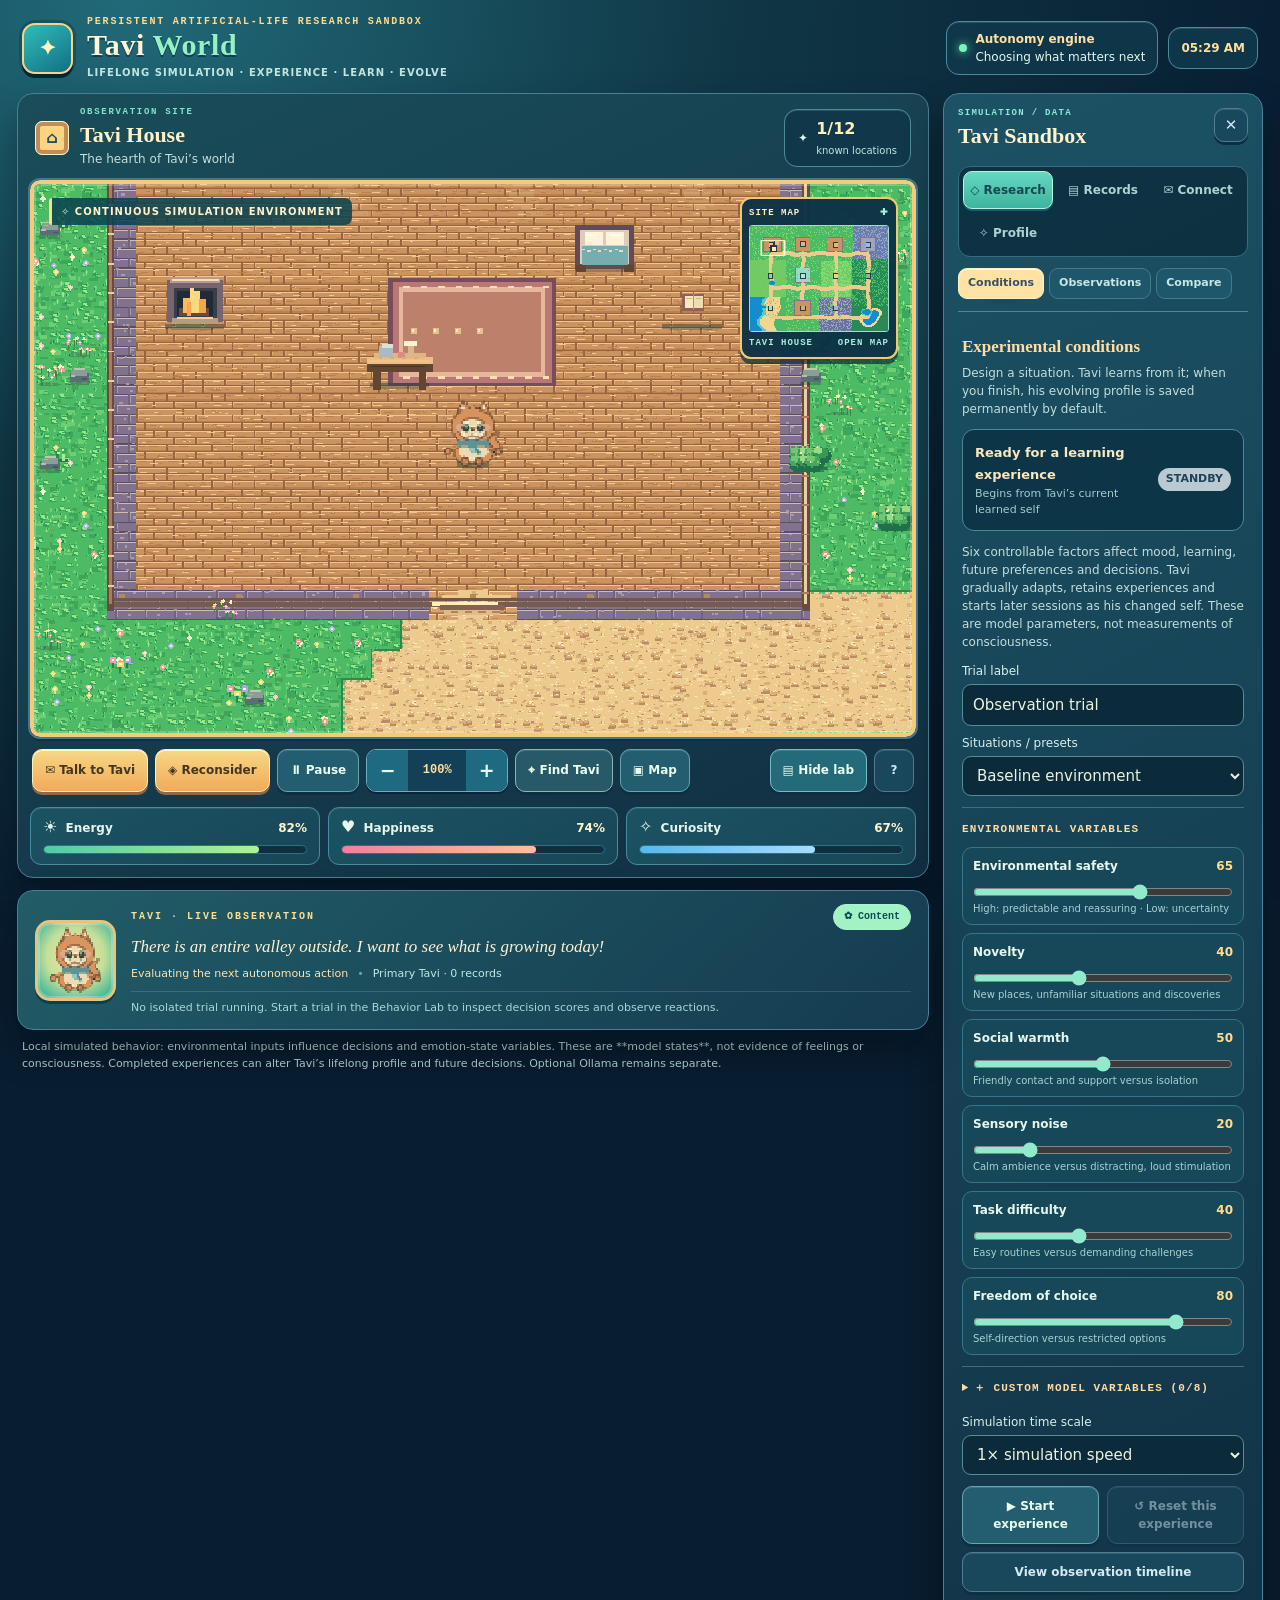
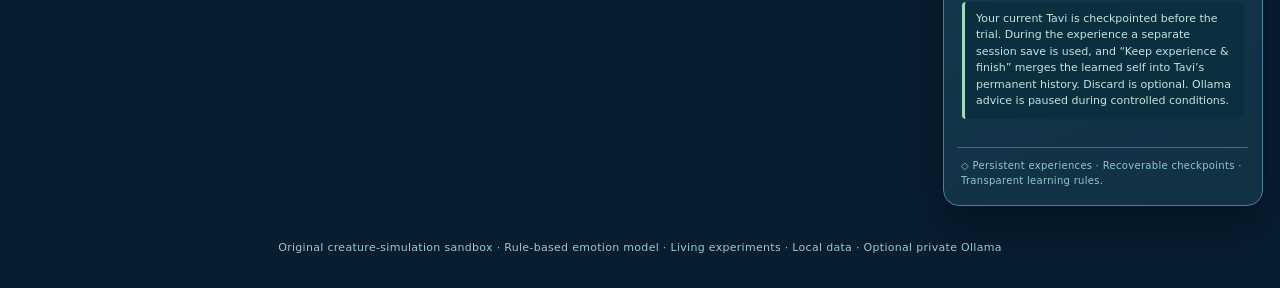
==== commit bb0d0334: "Publish 32px cohesive continuous Tavi World pixel renderer and detailed overworld" ====
--- a/game/index.html
+++ b/game/index.html
@@ -552,9 +552,461 @@
 window.TaviLibrary={books,byId:id=>books.find(b=>b.id===id)};
 })();
 </script>
+<script>/*
+ * Tavi World — cohesive continuous overworld detail art.
+ * Procedurally generated 32-pixel native tiles and rooted scenery.
+ * No scenic panels, picture backgrounds or independent scene transitions.
+ * Purely presentational; never changes collisions, the world grid, saves or cognition.
+ */
+(()=>{'use strict';
+const M=window.TaviWorld,T=M.T,N=32;
+const canvas=(w,h)=>{const c=document.createElement('canvas');c.width=w;c.height=h;return c;};
+const px=(g,x,y,w,h,c)=>{if(w<=0||h<=0)return;g.fillStyle=c;g.fillRect(Math.round(x),Math.round(y),Math.max(1,Math.round(w)),Math.max(1,Math.round(h)));};
+const mix=(a,b,t)=>{const v=(c)=>[1,3,5].map(n=>parseInt(c.slice(n,n+2),16));const A=v(a),B=v(b);return '#'+A.map((n,i)=>Math.max(0,Math.min(255,Math.round(n*(1-t)+B[i]*t))).toString(16).padStart(2,'0')).join('');};
+const rng=(type,variation,salt=0)=>{let seed=(Math.imul(type+83,374761393)^Math.imul(variation+19,668265263)^Math.imul(salt+11,2246822519))|0;return()=>{seed^=seed<<13;seed^=seed>>>17;seed^=seed<<5;return (seed>>>0)/4294967296;};};
+const randInt=(random,a,b)=>a+Math.floor(random()*(b-a+1));
+const roundRect=(g,x,y,w,h,color,corner=3)=>{px(g,x+corner,y,w-2*corner,h,color);px(g,x,y+corner,w,h-2*corner,color);px(g,x+1,y+1,w-2,h-2,color);};
+function leaf(g,x,y,shade,light){
+ px(g,x,y+2,6,3,shade);px(g,x+1,y,4,5,shade);
+ px(g,x+1,y+1,4,2,light);px(g,x+3,y+3,3,1,light);
+}
+function smallFlower(g,x,y,petal,center){
+ px(g,x+1,y-2,2,7,petal);px(g,x-1,y,6,2,petal);px(g,x,y-1,4,4,petal);
+ px(g,x+1,y,2,2,center);
+}
+function makeTile(type,variation,pal){
+ const colors=pal[type]||pal[T.GRASS],random=rng(type,variation,31),gcanvas=canvas(N,N),g=gcanvas.getContext('2d');
+ const ground=(col,x=0,y=0,w=N,h=N)=>px(g,x,y,w,h,col);
+ const deep=mix(colors[0],colors[4],.42),bright=mix(colors[0],colors[3],.44),mid=mix(colors[0],colors[2],.58);
+ ground(colors[0]);
+ if([T.GRASS,T.FOREST,T.MEADOW,T.GARDEN,T.FLOWERS].includes(type)){
+  // Clumped green shadow and sunlit leaf patches connect visually across a tile.
+  for(let i=0;i<10;i++){
+   const x=randInt(random,-3,27),y=randInt(random,0,29),w=randInt(random,3,10);
+   px(g,x,y,w,randInt(random,2,5),i%4===0?bright:deep);
+   if(i%3===0)px(g,x+2,y-2,Math.max(2,w-4),2,mid);
+  }
+  for(let i=0;i<15;i++){
+   const x=randInt(random,0,30),y=randInt(random,2,30),h=randInt(random,2,5),c=i%4===0?colors[3]:i%3===0?colors[1]:colors[2];
+   px(g,x,y,1,h,c);px(g,x-1,y+1,1,2,i%2?colors[4]:mid);
+   px(g,x+1,y+1,1,2,colors[2]);
+  }
+  const foliage=type===T.FOREST?11:type===T.GARDEN?7:5;
+  for(let i=0;i<foliage;i++){
+   const x=randInt(random,1,26),y=randInt(random,1,26),z=randInt(random,0,3);
+   leaf(g,x,y,z===1?deep:colors[1],z===1?colors[2]:colors[3]);
+  }
+  if(type===T.FOREST){
+   for(let i=0;i<4;i++){
+    const x=randInt(random,1,27),y=randInt(random,3,29);
+    px(g,x,y+1,7,3,'#1a704e');px(g,x+2,y,4,2,'#61bd77');
+    if(i===2&&variation%3===0){px(g,x+3,y-2,1,3,'#f4e5bd');px(g,x+1,y-3,5,2,'#d8ae8b');}
+   }
+  }
+  const fcount=type===T.FLOWERS?5:type===T.GARDEN?4:type===T.MEADOW?4:type===T.GRASS?(variation%3===0?2:0):variation%4===0?1:0;
+  const flowers=['#ffcad7','#efdd84','#b7b2f4','#f5f3d0','#f19b9f'];
+  for(let i=0;i<fcount;i++){
+   const x=randInt(random,3,27),y=randInt(random,3,27);
+   px(g,x+1,y+2,1,4,'#2b834a');smallFlower(g,x,y,flowers[(variation+i)%flowers.length],'#fff3ae');
+  }
+ }else if([T.TRAIL,T.DIRT,T.SAND,T.FARM].includes(type)){
+  // Fine aggregate, compacted earth and rounded pebbles; native 32px not 16px upscaled.
+  for(let i=0;i<17;i++){
+   const x=randInt(random,0,31),y=randInt(random,0,30),w=randInt(random,2,8),c=i%3===0?deep:i%2===0?bright:colors[1];
+   px(g,x,y,w,randInt(random,1,3),c);
+   if(i%4===0){px(g,x+2,y-1,w>4?3:2,1,colors[3]);}
+  }
+  for(let i=0;i<22;i++){
+   const x=randInt(random,0,31),y=randInt(random,0,31),c=i%3===0?colors[4]:i%4===0?colors[3]:colors[2];
+   px(g,x,y,randInt(random,1,2),1,c);
+  }
+  if(type===T.TRAIL||type===T.DIRT){
+   for(let i=0;i<3;i++){
+    const x=randInt(random,3,26),y=randInt(random,3,27);
+    px(g,x,y+2,7,3,colors[3]);px(g,x+1,y,5,3,bright);px(g,x+3,y,2,1,'#ffecc0');
+   }
+  }
+  if(type===T.SAND){
+   for(let i=0;i<4;i++){
+    const x=randInt(random,1,20),y=randInt(random,1,30);
+    px(g,x,y,10,1,'#fff0bb');px(g,x+4,y+2,4,1,colors[1]);
+   }
+   if(variation%4===0){px(g,9,17,5,3,'#e7b4a6');px(g,10,15,3,2,'#fff4d3');px(g,12,18,1,2,'#d99f93');}
+  }
+  if(type===T.FARM){for(let y=4;y<32;y+=9){px(g,0,y,32,2,colors[4]);for(let x=2;x<32;x+=8){px(g,x,y+2,2,4,'#5da85c');px(g,x+2,y+1,3,2,'#87d27a')}}}
+ }else if(type===T.WATER||type===T.SHALLOW){
+  for(let i=0;i<9;i++){
+   const x=randInt(random,-4,27),y=randInt(random,0,30),length=randInt(random,7,14);
+   px(g,x,y+2,length,3,i%3===0?colors[1]:colors[2]);px(g,x+1,y,length-3,1,colors[3]);
+   if(i%3===0)px(g,x+4,y+4,4,1,colors[4]);
+  }
+  for(let i=0;i<7;i++){
+   const x=randInt(random,0,30),y=randInt(random,0,30);
+   px(g,x,y,randInt(random,1,2),1,i%2?bright:colors[3]);
+  }
+  if(variation%3===0){px(g,2,10,9,1,mix(colors[3],'#ffffff',.48));px(g,19,27,7,1,colors[2]);}
+ }else if([T.STONE,T.CAVE,T.CLIFF,T.NIGHT].includes(type)){
+  for(let i=0;i<10;i++){
+   const x=randInt(random,-3,28),y=randInt(random,0,30),w=randInt(random,5,11);
+   px(g,x,y,w,randInt(random,3,6),i%3===0?deep:mid);
+   px(g,x+1,y,w-3,1,bright);
+   px(g,x+1,y+4,Math.max(2,w-4),2,colors[4]);
+  }
+  for(let i=0;i<5;i++){
+   const x=randInt(random,1,26),y=randInt(random,1,28);
+   px(g,x,y,6,1,colors[4]);px(g,x+4,y+1,1,4,colors[4]);
+   px(g,x+1,y-1,3,1,colors[3]);
+  }
+  if(type===T.CAVE||type===T.NIGHT){
+   if(variation%3===0){px(g,11,18,5,6,'#5578a7');px(g,12,15,3,3,'#6bd4f0');px(g,13,15,1,4,'#d8ffff');}
+   for(let i=0;i<3;i++){px(g,randInt(random,0,30),randInt(random,0,30),2,2,'#9bd7eb');}
+  }
+  if(type===T.CLIFF){px(g,1,26,30,2,colors[4]);px(g,0,28,32,3,deep);}
+ }else if([T.FLOOR,T.PLANK,T.BRIDGE].includes(type)){
+  // Four hand-sized planks per tile, fine knots and staggered seams.
+  for(let y=0;y<32;y+=8){
+   const row=(Math.floor(y/8)+variation)%3,xOffset=row===0?8:row===1?17:0;
+   px(g,0,y,32,1,colors[4]);px(g,0,y+1,32,1,colors[3]);px(g,0,y+7,32,1,colors[1]);
+   for(let x=xOffset-32;x<32;x+=32){px(g,x,y,2,8,colors[4]);px(g,x+2,y+2,1,4,colors[2]);}
+   for(let i=0;i<3;i++){
+    const x=randInt(random,0,26),dy=randInt(random,2,6);
+    px(g,x,y+dy,randInt(random,3,9),1,i%2?colors[3]:colors[1]);
+   }
+   if(row===0){const x=randInt(random,5,26);px(g,x,y+3,4,2,colors[1]);px(g,x+1,y+3,2,1,bright);}
+  }
+  if(type===T.BRIDGE){px(g,1,0,3,32,colors[4]);px(g,27,0,3,32,colors[4]);}
+ }else if(type===T.WALL){
+  // Small stone and timber bonds along the walls; no visual scene panel.
+  for(let y=0;y<32;y+=10){
+   px(g,0,y,32,1,colors[4]);px(g,0,y+1,32,1,colors[3]);
+   const shift=(y/10+variation)%2?9:22;
+   px(g,shift,y,2,10,deep);px(g,shift+2,y+2,1,6,colors[2]);
+  }
+  for(let i=0;i<5;i++){const x=randInt(random,0,30),y=randInt(random,0,30);px(g,x,y,3,2,colors[2]);}
+ }else if(type===T.GLASS){
+  for(let y=0;y<32;y+=8){px(g,0,y,32,1,colors[4]);px(g,0,y+1,32,1,colors[3]);}
+  for(let x=0;x<32;x+=8){px(g,x,0,1,32,colors[4]);px(g,x+1,0,1,32,colors[2]);}
+  for(let i=0;i<5;i++){const x=randInt(random,1,27),y=randInt(random,2,26);px(g,x,y,2,5,'#e1ffef');px(g,x+1,y,2,1,'#fffde5');}
+  if(variation%2===0)leaf(g,15,16,'#3ca17b','#8be4a6');
+ }else if(type===T.RUG){
+  for(let y=0;y<32;y+=6){px(g,0,y,32,1,colors[3]);px(g,0,y+1,32,1,colors[4]);}
+  for(let x=0;x<32;x+=10){px(g,x,0,1,32,colors[3]);px(g,x+3,4,4,4,colors[2]);px(g,x+4,5,2,2,'#ffe0b5');}
+ }
+ return gcanvas;
+}
+// Smooth multi-tile color variation only affects the displayed material. The
+// collision grid, activity locations and route costs still use M.get(x,y).
+function smoothNoise(x,y,scale,salt){
+ const u=x/scale,v=y/scale,ix=Math.floor(u),iy=Math.floor(v),fx=u-ix,fy=v-iy;
+ const smooth=t=>t*t*(3-2*t),a=smooth(fx),b=smooth(fy);
+ const n=(xx,yy)=>M.hash(xx+salt,yy-salt,salt);
+ const top=n(ix,iy)*(1-a)+n(ix+1,iy)*a;
+ const bottom=n(ix,iy+1)*(1-a)+n(ix+1,iy+1)*a;
+ return top*(1-b)+bottom*b;
+}
+function visualType(type,x,y){
+ const biome=M.biome(x,y),c=smoothNoise(x,y,7,179),b=smoothNoise(x,y,14,331);
+ // Scatter rugs from the old simulation remain walkable but are rendered as
+ // coherent wood/stone flooring; actual furnishings and central rugs provide detail.
+ if(type===T.RUG){
+  const here=M.structures.find(v=>x>=v.x&&x<v.x+v.w&&y>=v.y&&y<v.y+v.h);
+  return here&&here.id==='greenhouse'?T.GLASS:here&&here.id==='observatory'?T.STONE:T.FLOOR;
+ }
+ // Coherent multi-tile patches replace single-cell random checkerboarding.
+ if(biome==='forest'&&(type===T.GRASS||type===T.FOREST))return c*.7+b*.3>.19?T.FOREST:T.GRASS;
+ if(biome==='garden'&&(type===T.FLOWERS||type===T.GARDEN))return c*.7+b*.3>.71?T.FLOWERS:T.GARDEN;
+ if(biome==='meadow'&&(type===T.FLOWERS||type===T.MEADOW))return c*.7+b*.3>.58?T.FLOWERS:T.MEADOW;
+ if(biome==='highland'&&(type===T.NIGHT||type===T.STONE))return c*.7+b*.3>.7?T.STONE:T.NIGHT;
+ if(biome==='cave'&&(type===T.CAVE||type===T.STONE))return c*.7+b*.3>.3?T.CAVE:T.STONE;
+ if(biome==='village'&&(type===T.MEADOW||type===T.GRASS))return c*.6+b*.4>.88?T.MEADOW:T.GRASS;
+ return type;
+}
+const TILE_VARIANTS=24;
+function tileAtlas(palette){const atlas={};Object.keys(palette).forEach(id=>{
+ atlas[id]=Array.from({length:TILE_VARIANTS},(_,n)=>makeTile(Number(id),n,palette));
+});return atlas;}
+const trees=[];
+function ellipse(g,cx,cy,rx,ry,c,step=2){for(let y=-ry;y<=ry;y+=step){const q=Math.sqrt(Math.max(0,1-y*y/(ry*ry)));px(g,cx-Math.floor(q*rx/step)*step,cy+y,Math.floor(q*rx/step)*step*2+step,step,c);}}
+function treeSprite(variation){
+ const c=canvas(112,128),g=c.getContext('2d'),r=rng(variation,44,3);
+ const palettes=[
+ ['#134d3f','#216943','#358c51','#55b464','#83d17d','#b6e596'],
+ ['#235b3c','#357d48','#55a25d','#75bd68','#a4d47d','#d6eb9b'],
+ ['#164e51','#1e7174','#2f9996','#56bbad','#8bdbc5','#c6f1dc'],
+ ['#315141','#467345','#669951','#88b561','#b3d77b','#e9eca4'],
+ ['#36593c','#477950','#62a366','#80c47e','#a8d990','#d0ebb1'],
+ ['#214e50','#2b6972','#488990','#60a7a3','#88d0b9','#d7f6d8'],
+ ['#174c3d','#1f7652','#398e61','#57b273','#80d99b','#bcf2cb'],
+ ['#2b513c','#47754d','#659755','#8ab86a','#b2d67f','#e2eca1']][variation];
+ // Contact shadow, stepped trunk, branch forks and bark grain.
+ ellipse(g,56,115,29,5,'#10332d56');
+ px(g,47,65,20,47,'#443629');px(g,50,63,17,49,'#8b5b3c');px(g,52,64,4,46,'#bd8350');px(g,62,69,2,37,'#5a4431');
+ px(g,43,82,9,8,'#5b432f');px(g,36,76,11,7,'#644631');px(g,64,77,11,7,'#694a31');px(g,60,89,5,4,'#493627');
+ for(let i=0;i<7;i++){const x=52+randInt(r,0,9),y=67+randInt(r,0,35);px(g,x,y,1,randInt(r,3,7),i%2?'#d5a46e':'#69452f');}
+ // Eight leafy lobes are irregularly placed but retain a unified crown silhouette.
+ const lobes=[[30,60,24,18],[72,58,22,19],[54,45,36,21],[30,32,22,19],[78,34,20,20],[54,22,28,20],[50,67,32,13],[69,16,17,14]];
+ for(let i=0;i<lobes.length;i++){
+  const [xx,yy,rx,ry]=lobes[i],dx=randInt(r,-3,3),dy=randInt(r,-3,3);
+  ellipse(g,xx+dx,yy+dy+4,rx+3,ry+3,palettes[0],3);
+  ellipse(g,xx+dx,yy+dy,rx,ry,palettes[1],2);
+  ellipse(g,xx+dx-3,yy+dy-3,rx-5,ry-6,palettes[2+(i%2)],2);
+  ellipse(g,xx+dx-6,yy+dy-7,Math.max(6,rx-12),Math.max(5,ry-10),palettes[4],2);
+ }
+ // Sprigs, clusters, edge pixels and blossoms are visibly finer than previous 16px trees.
+ for(let i=0;i<180;i++){
+  const x=randInt(r,11,98),y=randInt(r,9,78),f=(x-54)**2/2500+(y-43)**2/1250;
+  if(f>1.22)continue;
+  const k=randInt(r,0,5),width=randInt(r,2,5),h=randInt(r,1,3);
+  px(g,x,y,width,h,palettes[k]);
+  if(i%9===0)px(g,x+2,y-2,2,2,palettes[5]);
+  if(i%31===0){px(g,x,y,3,2,variation%2?'#ffc6d7':'#ffe6ab');px(g,x+1,y+1,1,1,'#fff5dc');}
+ }
+ return c;
+}
+for(let i=0;i<8;i++)trees.push(treeSprite(i));
+function makeScenery(kind,variant){
+ const c=canvas(56,56),g=c.getContext('2d'),r=rng(kind.length,variant,8);
+ if(kind==='fern'||kind==='fern2'){
+  const leaves=['#246e4e','#2f935c','#54b975','#87d58e'];
+  ellipse(g,28,44,17,4,'#16432d55');
+  for(let i=0;i<5;i++){
+   const x=13+i*7,dy=(i%2)*4;
+   px(g,x+2,25+dy,2,20,'#286c3e');
+   for(let j=0;j<4;j++){
+    const y=26+dy+j*4,ext=4+Math.abs(2-j)*2;
+    px(g,x-ext+3,y,ext+1,3,leaves[(i+j)%4]);px(g,x+3,y,ext+3,2,leaves[(i+j+1)%4]);
+   }
+  }
+ }else if(kind==='shrub'){
+  ellipse(g,27,45,22,5,'#14382d66');px(g,19,27,18,19,'#475735');
+  for(let i=0;i<7;i++){
+   const x=10+(i%4)*9,y=22+Math.floor(i/4)*10;
+   ellipse(g,x+4,y+8,12,10,'#1f704b');ellipse(g,x+2,y+4,10,7,i%2?'#38985a':'#48a75f');
+   ellipse(g,x,y+1,5,4,i%2?'#9bdb82':'#70c673');
+  }
+  for(let i=0;i<16;i++){const x=randInt(r,14,39),y=randInt(r,16,40);px(g,x,y,2,2,i%4===0?'#fff5b0':'#71cd7e');}
+ }else if(kind==='mushroom'){
+  ellipse(g,28,48,19,4,'#21432e6b');
+  for(let i=0;i<3;i++){
+   const x=14+i*12,y=30+(i%2)*7;
+   px(g,x+3,y+1,4,14,'#f3dfbc');px(g,x,y,11,4,i===1?'#a779cb':'#c98569');
+   px(g,x+2,y-3,7,4,i===1?'#c8a1e2':'#efa28b');px(g,x+3,y-2,2,1,'#fff1d4');
+  }
+ }else if(kind==='rock'){
+  ellipse(g,28,47,20,4,'#223f3c55');
+  px(g,14,33,32,13,'#596e77');px(g,17,26,26,11,'#8c9c98');px(g,22,23,18,4,'#c1c4b0');
+  px(g,16,35,7,3,'#b6c0a6');px(g,31,35,11,1,'#475c68');px(g,35,40,7,2,'#3e5d59');
+  px(g,19,28,5,3,'#6cb07d');px(g,21,29,5,2,'#99c788');
+ }else if(kind==='bloom'){
+  ellipse(g,28,49,18,4,'#31574755');
+  const petals=['#f3a0c0','#f7d27a','#ccc1f3','#fcf4d0','#fba18d'];
+  for(let i=0;i<10;i++){
+   const x=randInt(r,7,45),y=randInt(r,19,40);
+   px(g,x+2,y+1,1,13,'#35884c');px(g,x,y,7,2,petals[(i+variant)%5]);px(g,x+3,y-2,2,6,petals[(i+variant)%5]);px(g,x+2,y,3,2,'#fff1a8');
+  }
+ }else if(kind==='reeds'){
+  ellipse(g,28,50,21,4,'#366d6a88');
+  for(let i=0;i<6;i++){
+   const x=12+i*6,y=19+(i%3)*4;
+   px(g,x+2,y,1,30,'#538e51');px(g,x+4,y+11,1,22,'#7abb72');
+   px(g,x,y,3,9,'#b68d52');px(g,x+1,y+2,1,3,'#e8c27a');px(g,x-3,y+14,6,2,'#8dc18b');
+  }
+ }else if(kind==='crystals'){
+  ellipse(g,29,50,20,4,'#142a4855');
+  const cols=['#519ed6','#87dcef','#77a4e4','#be9de6','#d3f7ff'];
+  for(let i=0;i<4;i++){
+   const x=12+i*10,h=randInt(r,13,28),y=48-h;
+   px(g,x,y,8,h,cols[i]);px(g,x+1,y-4,4,5,cols[(i+2)%5]);px(g,x+3,y+2,2,h-4,'#ecfcff');
+  }
+ }else if(kind==='shell'){
+  ellipse(g,29,50,16,3,'#a57c654d');px(g,19,37,19,12,'#e5b6a9');px(g,23,31,12,7,'#ffdfc5');
+  for(let i=0;i<5;i++)px(g,22+i*3,35,1,13,'#be8f84');
+ }
+ return c;
+}
+const decorImg={};['fern','fern2','shrub','mushroom','rock','bloom','reeds','crystals','shell'].forEach(k=>decorImg[k]=Array.from({length:3},(_,v)=>makeScenery(k,v)));
+// Only small, non-solid decorations: terrain and navigation remain authoritative.
+const scenery=[];
+function createScenery(){
+ const mapW=M.W,mapH=M.H;
+ for(let y=3;y<mapH-3;y++)for(let x=3;x<mapW-3;x++){
+  const terrain=M.get(x,y),r=M.hash(x,y,497),nearPOI=M.props.some(z=>Math.abs(z.x-x)<3&&Math.abs(z.y-y)<3);
+  if(nearPOI)continue;
+  let kind=null;
+  if(terrain===T.FOREST){if(r<.029)kind='fern';else if(r>.982)kind='shrub';else if(r>.962)kind='mushroom';}
+  else if([T.GRASS,T.MEADOW,T.GARDEN,T.FLOWERS].includes(terrain)){if(r<.018)kind='bloom';else if(r>.984)kind='shrub';else if(r>.966)kind='rock';}
+  else if(terrain===T.SAND){if(r<.017)kind='shell';else if(r>.982)kind='reeds';}
+  else if([T.CAVE,T.NIGHT].includes(terrain)){if(r<.033)kind='crystals';else if(r>.972)kind='rock';}
+  else if(terrain===T.STONE&&r<.013)kind='rock';
+  if(kind)scenery.push({x,y,kind,variant:Math.floor(M.hash(x,y,498)*3),scale:kind==='shrub'?1.06:kind==='crystals'?.75:kind==='rock'?.8:kind==='bloom'?.74:.76});
+ }
+}
+createScenery();
+function drawScenery(g,d,screenX,screenY,zoom){
+ const im=decorImg[d.kind][d.variant%3],size=Math.round(48*d.scale);
+ g.drawImage(im,Math.round(screenX-size/2),Math.round(screenY-size*.93),size,size);
+}
+// Pixel-layer water, sand, path and grass transitions instead of scene-card seams.
+function drawEdges(g,cam,limits){
+ const {x0,y0,x1,y1}=limits;
+ for(let y=Math.max(0,y0);y<Math.min(M.H,y1);y++)for(let x=Math.max(0,x0);x<Math.min(M.W,x1);x++){
+  const type=M.get(x,y),wx=Math.round(x*N-cam.x),wy=Math.round(y*N-cam.y),w=N;
+  const land=(v)=>v!==T.WATER&&v!==T.SHALLOW;
+  const green=(v)=>[T.GRASS,T.FOREST,T.MEADOW,T.GARDEN,T.FLOWERS].includes(v);
+  const top=y>0?M.get(x,y-1):type,left=x>0?M.get(x-1,y):type,right=x<M.W-1?M.get(x+1,y):type,down=y<M.H-1?M.get(x,y+1):type;
+  const water=type===T.WATER||type===T.SHALLOW;
+  if(water){
+   if(land(top)){
+    px(g,wx,wy,32,2,'#e5fff0');px(g,wx+4,wy+2,23,1,'#9deae4');
+    for(let k=0;k<3;k++)px(g,wx+3+k*10,wy+3+(k%2)*2,5,1,'#d8fff4');
+   }
+   if(land(left)){
+    px(g,wx,wy,2,32,'#d7fff0');px(g,wx+2,wy+4,1,22,'#81daca');
+    for(let k=0;k<3;k++)px(g,wx+3,wy+3+k*10,2,5,'#befff0');
+   }
+   if(land(right)){
+    px(g,wx+29,wy,3,32,'#8bded2');px(g,wx+27,wy+10,1,12,'#cbf5df');
+   }
+   if(land(down)){px(g,wx,wy+28,32,3,'#6dcac7');px(g,wx+6,wy+26,20,1,'#d0ffeb');}
+  }else if(type===T.TRAIL||type===T.DIRT){
+   // Irregular rooted turf along traveled path edges, with gravel in the dirt.
+   if(green(top)){
+    px(g,wx,wy,32,2,'#37864e');
+    for(let k=0;k<5;k++){const ox=wx+(k*7+Math.floor(M.hash(x,y,k)*4))%32;px(g,ox,wy+2,3,2,'#66b875');}
+   }
+   if(green(left)){
+    px(g,wx,wy,2,32,'#34844d');
+    for(let k=0;k<5;k++){const oy=wy+(k*7+Math.floor(M.hash(y,x,k)*5))%32;px(g,wx+2,oy,2,3,'#65b772');}
+   }
+   if(green(right)){
+    px(g,wx+29,wy,3,32,'#388c51');
+    for(let k=0;k<4;k++)px(g,wx+26,wy+4+k*7,4,2,'#76c779');
+   }
+   if(green(down)){px(g,wx,wy+29,32,3,'#3d9156');for(let k=0;k<5;k++)px(g,wx+3+k*6,wy+27,3,2,'#80cd7b');}
+  }
+ }
+}
+function drawArchitecture(g,b,sx,sy,state){
+ const w=b.w*N,h=b.h*N,style={
+  house:['#684a42','#b17a57','#ead0a0','#efb681'],studio:['#784a50','#bd8376','#f3caa5','#e9a59d'],
+  library:['#665047','#93724f','#ead5ae','#d1aa6f'],observatory:['#4f516d','#7980a1','#e2d8d4','#adbcde'],
+  greenhouse:['#326c5d','#65a58a','#e5f4c9','#9bdab7'],workshop:['#665348','#9c7054','#f4d29f','#d5a979']
+ }[b.id]||['#584844','#a37a65','#efd7b2','#dea47e'];
+ // Long common back wall across an architectural footprint; not an independent scene.
+ px(g,sx,sy,w,9,style[0]);px(g,sx+6,sy+7,w-12,6,style[2]);px(g,sx+6,sy+13,w-12,60,style[1]);
+ for(let row=0;row<5;row++){
+  const yy=sy+15+row*12;px(g,sx+7,yy,w-14,2,style[0]);px(g,sx+7,yy+2,w-14,1,style[3]);
+  for(let x=17+(row%2)*21;x<w-12;x+=45){px(g,sx+x,yy+2,2,10,style[0]);px(g,sx+x+3,yy+4,8,1,style[2]);}
+ }
+ px(g,sx+6,sy+73,w-12,9,style[0]);px(g,sx+8,sy+75,w-16,3,style[3]);
+ // Side wall column details, the building remains a part of the terrain grid.
+ px(g,sx,sy+8,8,h-20,style[0]);px(g,sx+2,sy+13,3,h-30,style[1]);
+ px(g,sx+w-8,sy+8,8,h-20,style[0]);px(g,sx+w-6,sy+13,3,h-30,style[2]);
+ for(let yy=sy+90;yy<sy+h-15;yy+=32){px(g,sx+1,yy,7,2,style[2]);px(g,sx+w-8,yy+8,7,2,style[1]);}
+ // Windows are animated/static pixel elements integrated with the same building frame.
+ const count=b.id==='greenhouse'?4:3,sep=w/(count+1);
+ for(let i=1;i<=count;i++){
+  const cx=Math.round(sx+i*sep),wy=sy+23;
+  px(g,cx-23,wy-5,47,45,style[0]);px(g,cx-20,wy-2,41,38,'#624837');
+  px(g,cx-17,wy+1,35,31,b.id==='observatory'?'#5e70a9':b.id==='greenhouse'?'#91e3b4':'#fbe0a0');
+  px(g,cx-13,wy+3,10,17,b.id==='observatory'?'#adbbe9':'#f8f2b3');px(g,cx+2,wy+3,10,17,b.id==='observatory'?'#97a9d6':'#fff8c7');
+  px(g,cx-2,wy,4,33,style[0]);px(g,cx-17,wy+16,35,3,style[0]);
+  px(g,cx-25,wy+36,51,5,style[0]);px(g,cx-23,wy+36,47,2,style[2]);
+  px(g,cx-18,wy+3,4,20,style[2]);px(g,cx+14,wy+6,2,14,style[3]);
+  if(b.id!=='observatory'){
+   // Pixel-stepped window light, rendered as translucent light on the actual floor.
+   g.save();g.globalAlpha=.13;
+   const baseX=cx+10,baseY=sy+83;
+   for(let j=0;j<12;j++){
+    const shade=j%3===0?'#fff6c7':'#ffd992';
+    px(g,baseX+j*5,baseY+j*10,28,6,shade);
+    if(j%2===0)px(g,baseX+j*5+8,baseY+j*10+5,11,3,'#fff8d2');
+   }
+   g.restore();
+  }
+ }
+ // Specific, modest ornamentation keeps every place identifiable without scene cards.
+ const peg=(x,y)=>{px(g,x-2,y,15,4,style[0]);px(g,x,y+3,11,10,'#ac7a4e');px(g,x+3,y+4,5,5,'#ffdc9c');px(g,x+4,y+3,3,2,'#ffefbd');};
+ const planter=(x,y)=>{px(g,x-12,y+18,24,7,'#674733');px(g,x-9,y+14,18,14,'#b87949');
+  for(let j=0;j<6;j++){const rx=x-12+j*5,ry=y+2+(j%3)*3;px(g,rx,ry,8,5,j%2?'#4cb66b':'#6bcb73');px(g,rx+3,ry-4,3,6,'#83d884');}
+ };
+ for(let i=0;i<3;i++)peg(sx+30+i*(w-60)/2,sy+90);
+ if(b.id==='house'||b.id==='studio'||b.id==='library'){
+  // Small wall shelf: plants, books and craft supplies.
+  const shelfX=sx+35,shelfY=sy+91;
+  px(g,shelfX-5,shelfY-7,85,4,'#69432f');px(g,shelfX-4,shelfY-9,82,2,'#e0ab74');
+  for(let i=0;i<13;i++){px(g,shelfX+i*6,shelfY-25-(i%3)*2,5,17+(i%3)*2,['#b76d61','#88b0a3','#d3ac6c','#c8a3aa'][i%4]);px(g,shelfX+i*6+1,shelfY-21,1,8,'#f0dca8');}
+ }
+ if(b.id==='studio'){planter(sx+w-38,sy+116);
+  for(let i=0;i<4;i++){px(g,sx+w-140+i*22,sy+95,18,24,'#79513d');px(g,sx+w-138+i*22,sy+97,14,19,['#f5c6ab','#b2daca','#bfaad6','#e6d9ae'][i]);px(g,sx+w-136+i*22,sy+109,9,4,'#739b78');}
+ }else if(b.id==='library'){
+  // Reading lamps and a long shelving wall.
+  px(g,sx+w-185,sy+95,160,7,'#684834');
+  for(let i=0;i<22;i++){px(g,sx+w-180+i*7,sy+76,6,19,['#8eabb8','#a67b67','#c6b78c','#6e9678'][i%4]);px(g,sx+w-177+i*7,sy+79,2,12,'#eee1ad');}
+ }else if(b.id==='greenhouse'){
+  px(g,sx+16,sy+95,w-32,5,'#3e856a');
+  for(let i=0;i<10;i++){
+   const x=sx+33+i*(w-66)/9;
+   px(g,x,sy+92,12,9,'#ab7752');px(g,x+3,sy+86,2,6,'#4ba86a');px(g,x,sy+83,8,4,'#79d37b');
+  }
+ }else if(b.id==='observatory'){
+  px(g,sx+w*.52-37,sy+86,74,12,'#6c6c92');
+  for(let i=0;i<7;i++){const x=sx+w*.52-29+i*9;px(g,x,sy+72-(i%2)*5,7,16,'#acb9d2');px(g,x+2,sy+73-(i%2)*5,2,7,'#fff0bb');}
+ }else if(b.id==='workshop'){
+  for(let i=0;i<8;i++){
+   const x=sx+w*.57+i*18,y=sy+104+(i%2)*8;
+   px(g,x,y,14,12,'#8d704e');px(g,x+3,y+2,8,8,'#dfb26d');px(g,x+5,y+4,4,4,'#8a6854');
+  }
+ }
+ // Wall greenery and readable threshold at the south edge.
+ planter(sx+29,sy+118);planter(sx+w-36,sy+126);
+ // Door is in the existing passable tile, do not add colliding visual furniture.
+ const thresholdX=Math.round(b.doorX*N-(b.x*N-sx));
+ px(g,thresholdX-20,sy+h-16,70,6,'#86624f');px(g,thresholdX-16,sy+h-10,62,5,'#e1bc84');
+ for(let i=0;i<4;i++)px(g,thresholdX-8+i*15,sy+h-9,8,2,'#ac845d');
+}
+function enhanceProp(g,kind){
+ // Additional object-specific native pixel highlights, kept inside original 80x80 canvas.
+ if(['easel','sketch','frame'].includes(kind)){
+  px(g,24,23,5,2,'#fff0c8');px(g,29,26,7,2,'#f3dbad');px(g,42,39,5,3,'#c7a4d5');
+  px(g,29,47,6,2,'#91b69e');
+ }else if(['desk','workbench','kitchen','minerals','samples'].includes(kind)){
+  px(g,12,42,55,2,'#f1c68b');px(g,13,48,51,1,'#4a342f');
+  for(let i=0;i<4;i++)px(g,20+i*11,39,4,2,'#e0a978');
+ }else if(kind==='shelf'){
+  for(let j=0;j<3;j++)for(let i=0;i<6;i++){
+   const x=24+i*5,y=15+j*15;
+   px(g,x,y,1,10,'#ffdfa4');if(i%3===0)px(g,x+1,y+4,3,1,'#5a6b89');
+  }
+ }else if(kind==='hearth'){
+  px(g,23,56,34,3,'#f9cf8b');px(g,36,30,3,16,'#ffd985');px(g,32,43,5,12,'#f9a45b');
+  px(g,19,21,43,2,'#f3ddbd');
+ }else if(kind==='bed'){
+  for(let i=0;i<8;i++)px(g,19+i*5,48+(i%2),3,1,'#e4e0c6');
+  px(g,23,34,11,2,'#fffbea');px(g,45,34,11,2,'#fffbea');
+ }else if(kind==='telescope'){
+  px(g,22,26,38,2,'#f7e8be');px(g,27,31,29,2,'#4e8391');px(g,54,16,4,5,'#f7d88c');
+ }else if(kind==='crystal'||kind==='echo'){
+  px(g,30,18,3,22,'#b4efff');px(g,37,24,3,17,'#ffffff');px(g,15,59,45,2,'#badbf1');
+ }else if(kind==='flowerbed'||kind==='seedling'){
+  for(let i=0;i<6;i++){
+   const x=13+i*9,y=27+(i%2)*8;
+   px(g,x,y,5,4,'#67cb6e');px(g,x+2,y-3,2,6,'#a7dd74');
+  }
+ }else if(kind==='machine'||kind==='clock'){
+  px(g,20,26,12,2,'#f8db99');px(g,50,26,12,2,'#f5d596');px(g,33,50,12,2,'#5f7583');
+ }else if(kind==='ancientTree'){
+  for(let i=0;i<10;i++){
+   const x=15+i*4,y=18+(i%4)*3;px(g,x,y,4,2,'#b2e995');
+  }
+ }
+}
+window.TaviDetailArt={makeTile,tileAtlas,visualType,trees,scenery,drawScenery,drawEdges,drawArchitecture,enhanceProp,TILE_VARIANTS};
+})();
+</script>
 <script>/* Original pixel art renderer. 16px native tiles; scale to viewport with nearest-neighbor. */
 (()=>{'use strict';
-const M=window.TaviWorld,T=M.T,TILE=32,S=2;
+const M=window.TaviWorld,T=M.T,TILE=32,S=2,Art=window.TaviDetailArt;
 // Jewel-bright, readable, 16-bit handheld-inspired palette. Each biome has shadows,
 // mids and highlights; objects share the same warm/cool visual language.
 const pal={
@@ -580,6 +1032,52 @@
  [T.CLIFF]:['#968498','#827588','#b8a5a8','#dfc1a7','#695f78'],
  [T.FARM]:['#936044','#81533c','#b07c55','#dba574','#63402f']
 };
+
+// A second pass of deliberately placed, biome-specific 16-bit pixel clusters.
+// Purely visual: does not alter world navigation, saves, or cognition.
+function detailTile(g,type,variant,rand){
+ const spot=(i,a,b)=>[Math.floor(rand(i,a)*14)+1,Math.floor(rand(i,b)*13)+1];
+ const grass=[T.GRASS,T.MEADOW,T.GARDEN,T.FLOWERS,T.FOREST].includes(type);
+ if(grass){
+  const deep=type===T.FOREST?'#146846':'#328e4f',shine=type===T.FOREST?'#8adc91':'#d0f3a0';
+  for(let i=0;i<4;i++){
+   const [x,y]=spot(i,154,155),shift=(i+variant)%3;
+   p(g,x,y+2,1,2,deep);p(g,x+2,y,1,3,shift===1?shine:'#50b964');
+   p(g,x+1,y+1,1,2,'#78cf70');
+  }
+  if(variant%3===0){const [x,y]=spot(8,156,157);p(g,x,y,3,2,'#3c9c59');p(g,x+1,y,1,1,'#e0f6ac')}
+  if(type===T.FOREST){for(let i=0;i<2;i++){const [x,y]=spot(i,160,161);p(g,x,y,4,2,'#215e48');p(g,x+2,y,2,1,'#64ad68')}}
+  if(type===T.MEADOW||type===T.FLOWERS||type===T.GARDEN){
+    const blooms=['#ffd366','#f48cb3','#bba2ef','#fff4ce','#ff8a89'];
+    for(let i=0;i<3;i++){
+     const [x,y]=spot(i,162,163),h=blooms[(variant+i)%blooms.length];
+     p(g,x,y+2,1,2,'#318e53');p(g,x-1,y,3,2,h);p(g,x,y,1,1,'#fff5bc');
+    }
+  }
+ }else if([T.TRAIL,T.DIRT,T.SAND,T.FARM].includes(type)){
+   for(let i=0;i<4;i++){
+    const [x,y]=spot(i,164,165);
+    p(g,x,y,2+(i%2),1,type===T.SAND?'#ffedb5':'#a37d55');
+    p(g,x+2,y+2,1,1,type===T.SAND?'#dfb476':'#f3d1a0');
+   }
+   if(type===T.TRAIL){let [x,y]=spot(9,166,167);p(g,x,y,4,2,'#b8895c');p(g,x+1,y,2,1,'#efd29a')}
+   if(type===T.SAND){let [x,y]=spot(9,168,169);p(g,x,y,3,2,'#fff5d2');p(g,x+1,y+2,2,1,'#e4b87a')}
+ }else if(type===T.WATER||type===T.SHALLOW){
+   for(let i=0;i<3;i++){
+    const [x,y]=spot(i,170,171);
+    p(g,x,y,4,1,type===T.WATER?'#5bc9ed':'#d2fff0');
+    p(g,x+2,y+2,3,1,type===T.WATER?'#006ba9':'#34a4be');
+   }
+   if(variant%2===0)p(g,2,4,7,1,'#a3f2f7');
+ }else if([T.STONE,T.CAVE,T.CLIFF,T.NIGHT].includes(type)){
+    for(let i=0;i<3;i++){let [x,y]=spot(i,172,173);p(g,x,y,4,2,'#697d92');p(g,x+1,y,2,1,'#c7cada');p(g,x+3,y+2,2,1,'#4c637d')}
+    if(type===T.CAVE){let [x,y]=spot(6,174,175);p(g,x,y,2,2,'#8eacc6');p(g,x+1,y,1,1,'#d2e5eb')}
+ }else if([T.FLOOR,T.PLANK,T.BRIDGE].includes(type)){
+   for(let i=0;i<3;i++){let [x,y]=spot(i,176,177);p(g,x,y,4,1,'#f8d29a');p(g,x+2,y+1,2,1,'#996848')}
+   p(g,2,5,2,1,'#855943');p(g,11,11,2,1,'#7f553d');
+ }else if(type===T.GLASS){p(g,2,3,3,1,'#e5ffeb');p(g,10,9,4,1,'#d2ffea')}
+}
+
 const c16=()=>{const c=document.createElement('canvas');c.width=16;c.height=16;return c};
 const p=(g,x,y,w,h,c)=>{g.fillStyle=c;g.fillRect(Math.round(x),Math.round(y),Math.max(1,Math.round(w)),Math.max(1,Math.round(h)))};
 const pixelPoly=(g,pts,color)=>{g.fillStyle=color;g.beginPath();g.moveTo(pts[0][0],pts[0][1]);pts.slice(1).forEach(q=>g.lineTo(q[0],q[1]));g.closePath();g.fill()};
@@ -609,9 +1107,10 @@
   if(type===T.RUG){p(g,0,0,16,1,'#eec7aa');p(g,0,15,16,1,'#eec7aa');p(g,0,0,1,16,'#eec7aa');p(g,15,0,1,16,'#eec7aa');p(g,4,5,8,2,'#e6ab9a');p(g,6,9,4,3,'#e6ab9a')}
   if(type===T.WALL){p(g,0,0,16,3,colors[2]);p(g,0,14,16,2,colors[4]);p(g,8,3,1,11,colors[1]);p(g,1,8,14,1,colors[3]);p(g,4,5,3,1,colors[2])}
  }
+ detailTile(g,type,variant,rand);
  return c;
 }
-const tiles={};Object.keys(pal).forEach(type=>tiles[type]=Array.from({length:8},(_,v)=>makeTile(Number(type),v)));
+const tiles=Art.tileAtlas(pal); // 24 native-32px tile variants per terrain type, cached once.
 const color=(type)=>pal[type]?.[0]||'#51805e';
 const artCache={};
 function makeSprite(kind){const c=document.createElement('canvas');c.width=80;c.height=80;const g=c.getContext('2d');g.imageSmoothingEnabled=false;
@@ -655,17 +1154,48 @@
  case 'machine':pl(12,51,56,14,edge);for(let j=0;j<2;j++){let x=22+j*27;pl(x,25,20,24,'#b6a078');pl(x+4,29,12,16,'#716e71');pl(x+6,33,8,8,gold);pl(x+8,35,4,4,B)}pl(37,16,6,15,'#b5c1b8');break;
  default:pl(18,28,46,32,edge);pl(21,32,40,22,hl);break;
  }
+ Art.enhanceProp(g,kind);
  return c;
 }
 for(const p0 of M.props){if(!artCache[p0.kind])artCache[p0.kind]=makeSprite(p0.kind)}
-const treeImgs=[];
-for(let variation=0;variation<4;variation++){
- const c=document.createElement('canvas');c.width=68;c.height=76;const g=c.getContext('2d');
- const greens=[['#147e50','#209e58','#3bc66b','#9bec84'],['#298a47','#39a950','#56ca61','#b6ef79'],['#147d6a','#2b9c73','#50c98e','#a5f2a4'],['#3e8951','#55ae58','#7bcf6b','#d1ed83']][variation];
- p(g,27,37,15,34,'#664b3b');p(g,29,32,9,36,'#9b7650');p(g,21,50,8,19,'#71553b');
- for(const [x,y,w,h,n] of [[9,25,43,28,0],[22,11,35,30,1],[5,35,39,20,1],[34,28,28,26,0],[17,6,31,26,2],[26,5,19,9,3],[11,27,16,8,3],[41,20,10,6,3]])p(g,x,y,w,h,greens[n]);
- for(let k=0;k<16;k++){let x=Math.floor(M.hash(k,variation,3)*50)+8,y=Math.floor(M.hash(k,variation,7)*36)+10;p(g,x,y,3,2,greens[(k+2)%4])}
- treeImgs.push(c);
+// Unique layered native pixel canopy sprites; roots and foliage remain on the original world grid.
+const treeImgs=Art.trees;
+// Architectural dressing is visual only; all collisions use the original grid.
+function dressStructure(g,b,sx,sy,bw,state){
+ const wide=b.w*TILE,deep=b.h*TILE;
+ // Structural trim, warm wall sconces and small foundation joints.
+ p(g,sx,sy+9,7,deep-18,'#624e52');p(g,sx+wide-7,sy+9,7,deep-18,'#624e52');
+ p(g,sx+8,sy+13,wide-16,3,'#f4d79c');
+ p(g,sx+8,sy+deep-24,wide-16,4,'#73554b');
+ for(let k=0;k<b.w-2;k+=4){const x=sx+13+k*TILE;
+  if(x+16>sx+wide-10)break;
+  p(g,x,sy+14,4,17,'#a17961');p(g,x+1,sy+15,2,11,'#eac18b');
+  p(g,x,sy+deep-28,6,4,'#b28a60');
+ }
+ // Interior woven rug with fringes, meant to sit underneath Tavi and props.
+ if(b.id==='house'||b.id==='studio'||b.id==='library'){
+  const rw=Math.min(174,wide*.35),rh=Math.min(110,deep*.28);
+  const rx=Math.round(sx+wide*.52-rw/2),ry=Math.round(sy+deep*.51-rh/2);
+  p(g,rx-5,ry-4,rw+10,rh+8,'#764e59');p(g,rx,ry,rw,rh,b.id==='studio'?'#8eaf9a':'#b97876');
+  p(g,rx+7,ry+6,rw-14,rh-12,b.id==='studio'?'#bdd4ac':'#e8b69a');
+  p(g,rx+12,ry+11,rw-24,rh-22,b.id==='studio'?'#6d9d8c':'#bc806b');
+  for(let u=0;u<rw-18;u+=19){p(g,rx+12+u,ry+4,7,3,'#f9deab');p(g,rx+12+u,ry+rh-7,7,3,'#f9deab')}
+  for(let j=0;j<4;j++){p(g,rx+20+j*24,ry+rh/2-5,7,7,'#e4c18e');p(g,rx+21+j*24,ry+rh/2-3,3,3,'#fff0c3')}
+ }
+ // Wall-mounted hanging planters and brass lanterns.
+ for(let k=0;k<2;k++){
+   const x=sx+(k===0?29:wide-48),y=sy+48;
+   p(g,x,y,15,3,'#e6c589');p(g,x+2,y+3,11,8,'#916443');
+   p(g,x+4,y-4,3,7,'#479f5f');p(g,x+8,y-9,3,10,'#6ed58b');p(g,x+1,y-6,6,4,'#85da72');p(g,x+7,y-12,6,5,'#b3ee8e');
+ }
+ for(let k=0;k<3;k++){
+   const x=sx+Math.round(wide*(.23+.24*k)),y=sy+19;
+   p(g,x-3,y,20,4,'#644d43');p(g,x,y+4,14,11,'#af8354');p(g,x+3,y+5,8,8,'#ffd794');p(g,x+4,y+6,6,4,'#fff2ba');
+ }
+ // Details on the door stoop to make the building readable from above.
+ const doorX=Math.round(b.doorX*TILE-(b.x*TILE-sx));
+ p(g,doorX-29,sy+deep-19,72,4,'#fff0bb');
+ for(let i=0;i<4;i++)p(g,doorX-22+i*17,sy+deep-14,9,2,'#bb8a58');
 }
 function drawSign(g,x,y,text){g.save();g.font='bold 11px ui-monospace, monospace';const width=Math.min(224,g.measureText(text).width+25);p(g,x-width/2,y-32,width,22,'#2b3d3d');p(g,x-width/2+2,y-30,width-4,18,'#f0d8a0');g.textAlign='center';g.textBaseline='middle';g.fillStyle='#463b39';g.fillText(text,x,y-21);g.restore()}
 function drawTavi(g,x,y,state,now){
@@ -693,7 +1223,7 @@
  g.clearRect(0,0,w,h);p(g,0,0,w,h,'#273f45');
  const x0=Math.floor(cam.x/TILE)-1,y0=Math.floor(cam.y/TILE)-1,x1=Math.ceil((cam.x+w)/TILE)+1,y1=Math.ceil((cam.y+h)/TILE)+1;
  for(let ty=Math.max(0,y0);ty<Math.min(M.H,y1);ty++)for(let tx=Math.max(0,x0);tx<Math.min(M.W,x1);tx++){
-  const type=M.get(tx,ty),v=Math.floor(M.hash(tx,ty,11)*8),sx=Math.round(tx*TILE-cam.x),sy=Math.round(ty*TILE-cam.y);
+  const type=Art.visualType(M.get(tx,ty),tx,ty),v=Math.floor(M.hash(tx,ty,11)*Art.TILE_VARIANTS),sx=Math.round(tx*TILE-cam.x),sy=Math.round(ty*TILE-cam.y);
   g.drawImage(tiles[type][v],sx,sy,TILE+1,TILE+1);
  }
  // Shallow animated edges and individual glints layer atop the tile mosaic.
@@ -702,6 +1232,8 @@
   const sx=Math.round(tx*TILE-cam.x),sy=Math.round(ty*TILE-cam.y),r=M.hash(tx,ty,35);
   if(r>.6){const ox=Math.floor((now/500+tx*7)%30);p(g,sx+ox,sy+18,11,2,'#c9f0e0a0')}
  }
+ // Fine-grained pixel autotiling: shoreline foam, rooted grass/path edges and connected color transitions.
+ Art.drawEdges(g,cam,{x0,y0,x1,y1});
  // Top-down architectural details (walls already belong to the navigable ground).
  for(const b of M.structures){
   if((b.x+b.w)*TILE<cam.x-60||b.x*TILE>cam.x+w+60||(b.y+b.h)*TILE<cam.y-60||b.y*TILE>cam.y+h+60)continue;
@@ -711,10 +1243,17 @@
   p(g,sx+8,Math.round((b.y+b.h-1)*TILE-cam.y)+13,bw-16,5,'#765b52');
   const doorX=Math.round(b.doorX*TILE-cam.x),doorY=Math.round(b.doorY*TILE-cam.y);
   p(g,doorX-18,doorY+5,76,5,'#eacb87');
+  dressStructure(g,b,sx,sy,bw,state);
+  Art.drawArchitecture(g,b,sx,sy,state);
   if(b.id==='house'&&state.decorations?.includes('mural')){const mx=sx+Math.round(bw*.29),my=sy+Math.round(b.h*TILE*.16);p(g,mx-21,my-11,43,29,'#704e4c');p(g,mx-18,my-9,37,25,'#e0b88b');p(g,mx-14,my-6,29,18,'#658a87');p(g,mx-9,my+1,7,5,'#f5d491');p(g,mx+5,my-5,4,4,'#f3d898');p(g,mx+9,my+5,6,6,'#e2b3bf');}
   if(ui.showSigns||Math.hypot(state.world.x-b.doorX,state.world.y-b.doorY)<10)drawSign(g,sx+bw/2,sy+70,M.regions.find(r=>r.id===b.id)?.name||b.id);
  }
  const entries=[];
+ for(const detail of Art.scenery){
+  const sx=detail.x*TILE-cam.x,sy=detail.y*TILE-cam.y;
+  if(sx<-75||sy<-75||sx>w+75||sy>h+75)continue;
+  entries.push({y:detail.y+.05,kind:'scenery',v:detail,sx,sy});
+ }
  for(const decoration of M.decor){const sx=decoration.x*TILE-cam.x,sy=decoration.y*TILE-cam.y;
   if(sx<-60||sy<-60||sx>w+60||sy>h+60)continue;
   entries.push({y:decoration.y-.1,kind:'decor',v:decoration,sx,sy})
@@ -731,16 +1270,25 @@
  entries.push({y:state.world.y,kind:'tavi',sx:tx,sy:ty});
  entries.sort((a,b)=>a.y-b.y);
  for(const e of entries){const x=Math.round(e.sx),y=Math.round(e.sy);
-  if(e.kind==='decor'){
+  if(e.kind==='scenery'){Art.drawScenery(g,e.v,x,y,zoom);
+  }else if(e.kind==='decor'){
    const d=e.v;
-   if(d.type==='flowers'){p(g,x+5,y+8,7,4,'#fa9ac8');p(g,x+8,y+6,3,7,'#ffe6a2');p(g,x+11,y+12,4,3,'#b9d594');}
-   else if(d.type==='shell'){p(g,x+14,y+16,10,5,'#e9d6b5');p(g,x+17,y+12,5,6,'#fff3da');}
-   else {p(g,x+8,y+8,3,9,'#2b734c');p(g,x+12,y+6,3,12,'#44b667');p(g,x+14,y+10,3,6,'#a4e884');}
+   if(d.type==='flowers'){
+     for(let i=0;i<3;i++){const px=x+3+i*8,py=y+9+(i%2)*5;
+      p(g,px+2,py+3,2,9,'#24854b');p(g,px,py,7,6,['#f995c8','#ffd66e','#b99bfa'][i]);
+      p(g,px+2,py+2,3,2,'#fff6c0');p(g,px+5,py+6,4,2,'#83da7b')}
+   }else if(d.type==='shell'){
+     p(g,x+10,y+17,17,4,'#cfb987');p(g,x+13,y+12,11,8,'#ffe6c6');
+     for(let i=0;i<3;i++)p(g,x+15+i*3,y+13,1,7,'#dfb49a');p(g,x+21,y+11,3,2,'#fff7d8');
+   }else{
+     p(g,x+7,y+17,14,3,'#21794c');p(g,x+8,y+9,3,9,'#228f51');p(g,x+12,y+6,3,11,'#4dc66b');
+     p(g,x+15,y+11,3,8,'#a5ed8e');p(g,x+9,y+9,3,2,'#c2f39f');p(g,x+15,y+6,2,2,'#e0f7ad');
+   }
   }else if(e.kind==='tree'){
     const t=e.v,dim=Math.round(125*t.size),img=treeImgs[t.variant%treeImgs.length];g.drawImage(img,x-dim/2,y-dim+16,dim,dim);
   }else if(e.kind==='prop'){
     const pr=e.v,active=state.brain?.mode==='working'&&state.brain.target?.id===pr.id;
-    const dim=pr.kind==='ancientTree'?128:pr.kind==='flowerbed'?82:94;
+    const dim=pr.kind==='ancientTree'?128:pr.kind==='flowerbed'?86:94;
     const im=artCache[pr.kind];g.drawImage(im,x-dim/2,y-dim*.82,dim,dim);
     if(active){const wobble=Math.floor(now/320)%2;const spark='#fae5a3';p(g,x-12,y-65+(wobble?3:0),4,7,spark);p(g,x+10,y-70+(wobble?0:3),5,5,'#eaf4d3')}
     if(ui.hovered?.id===pr.id||ui.selected?.id===pr.id){
